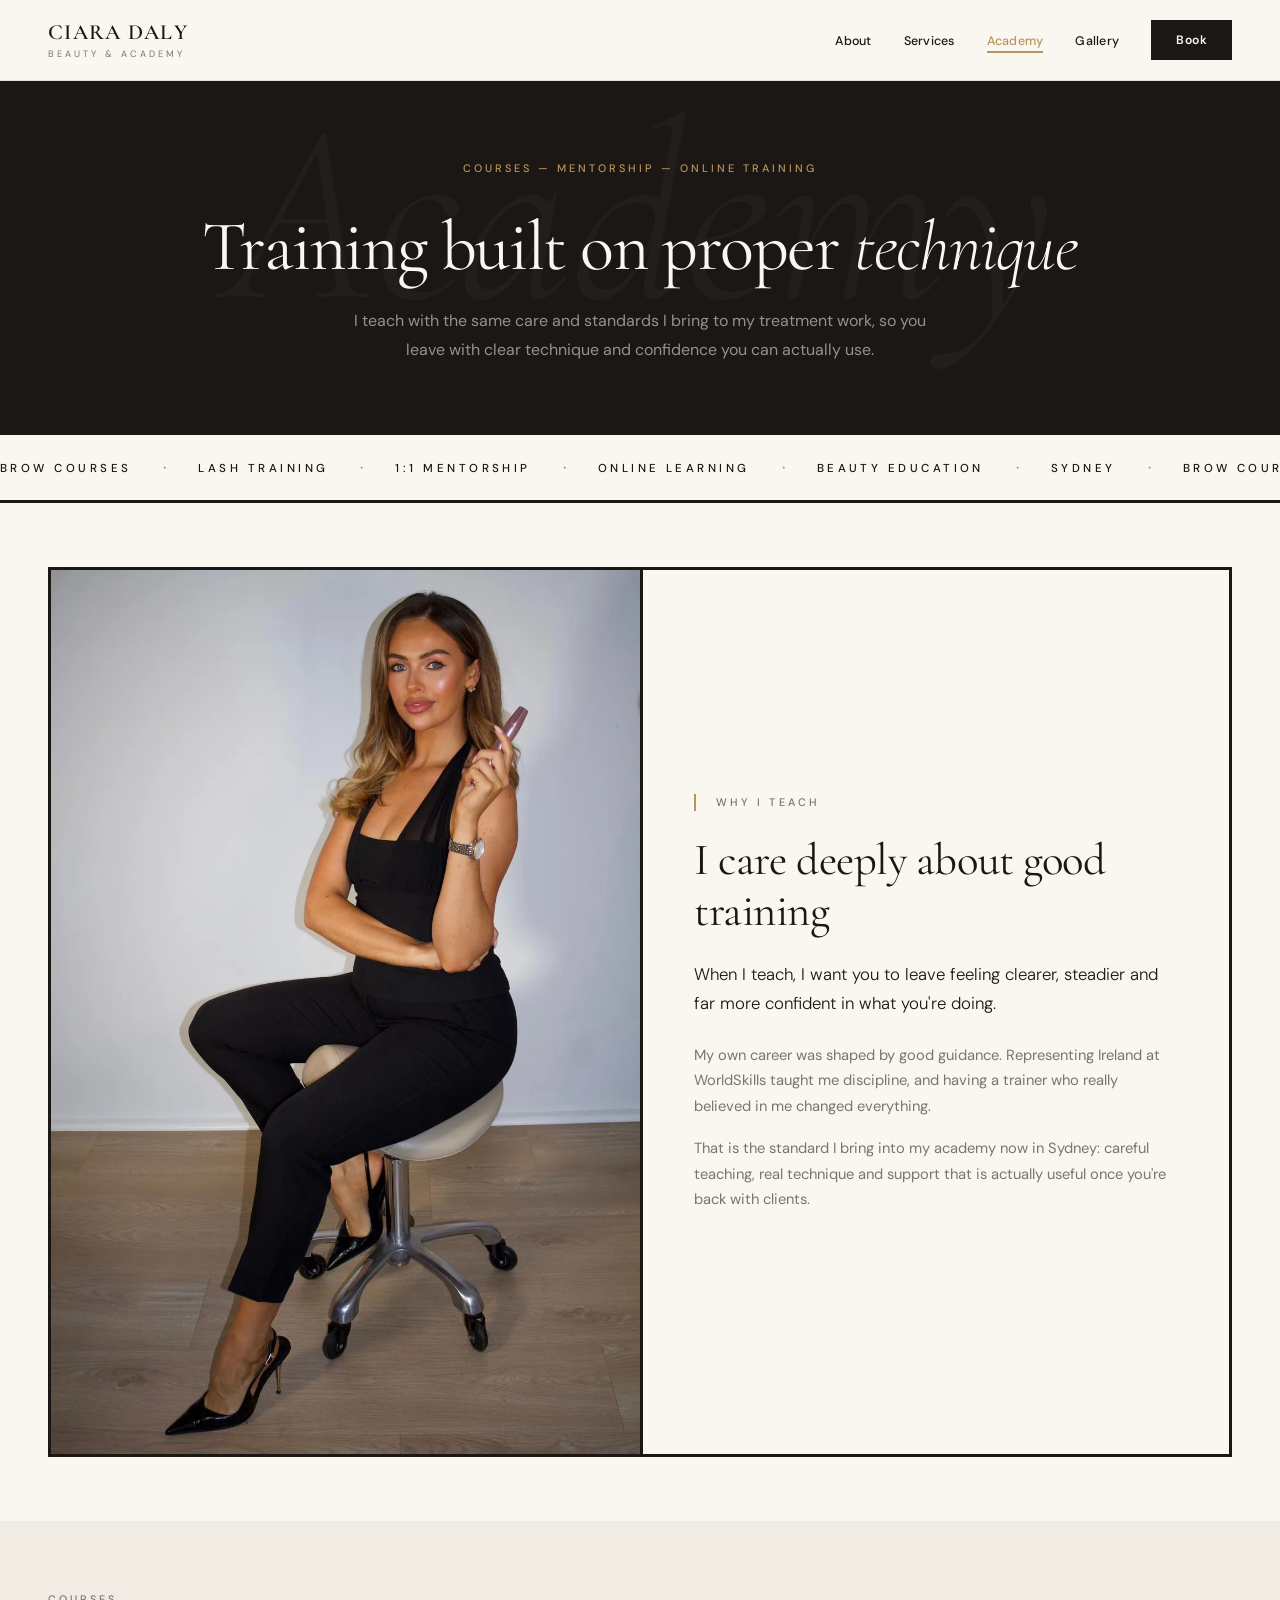
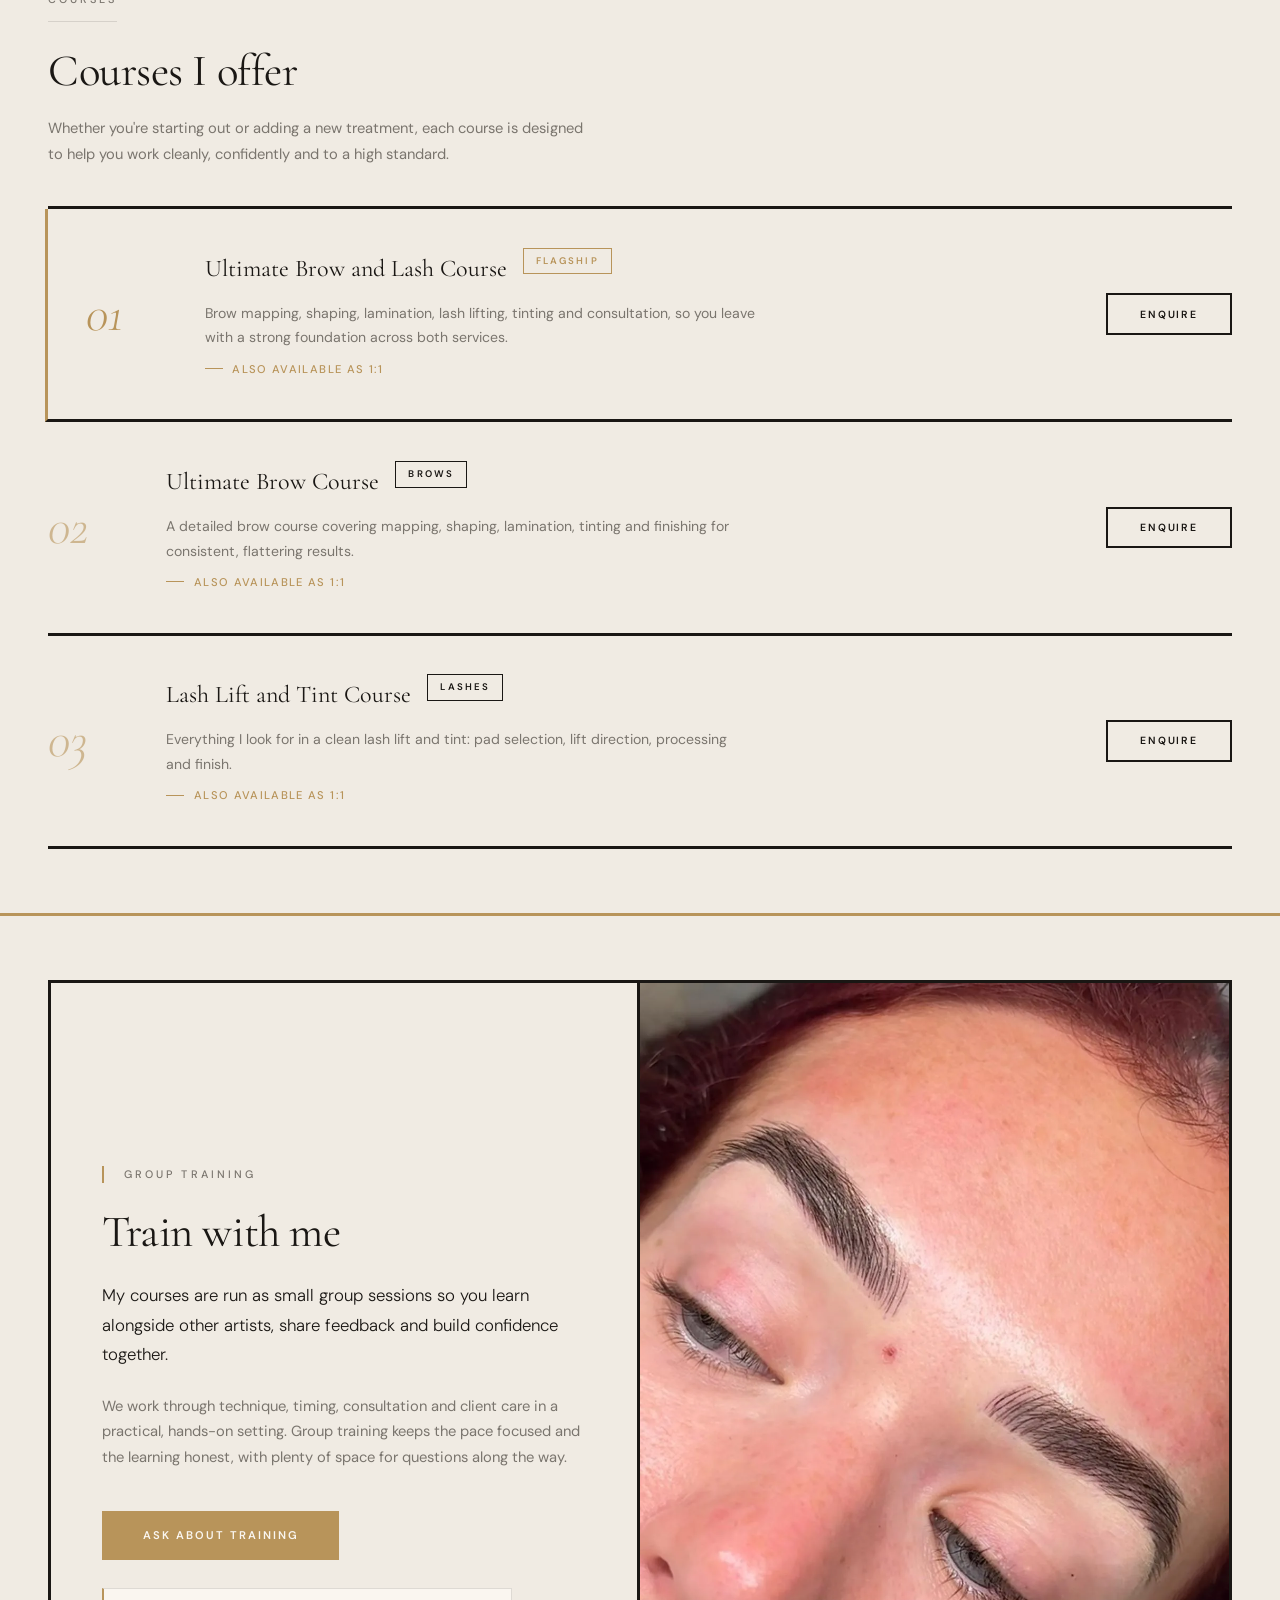
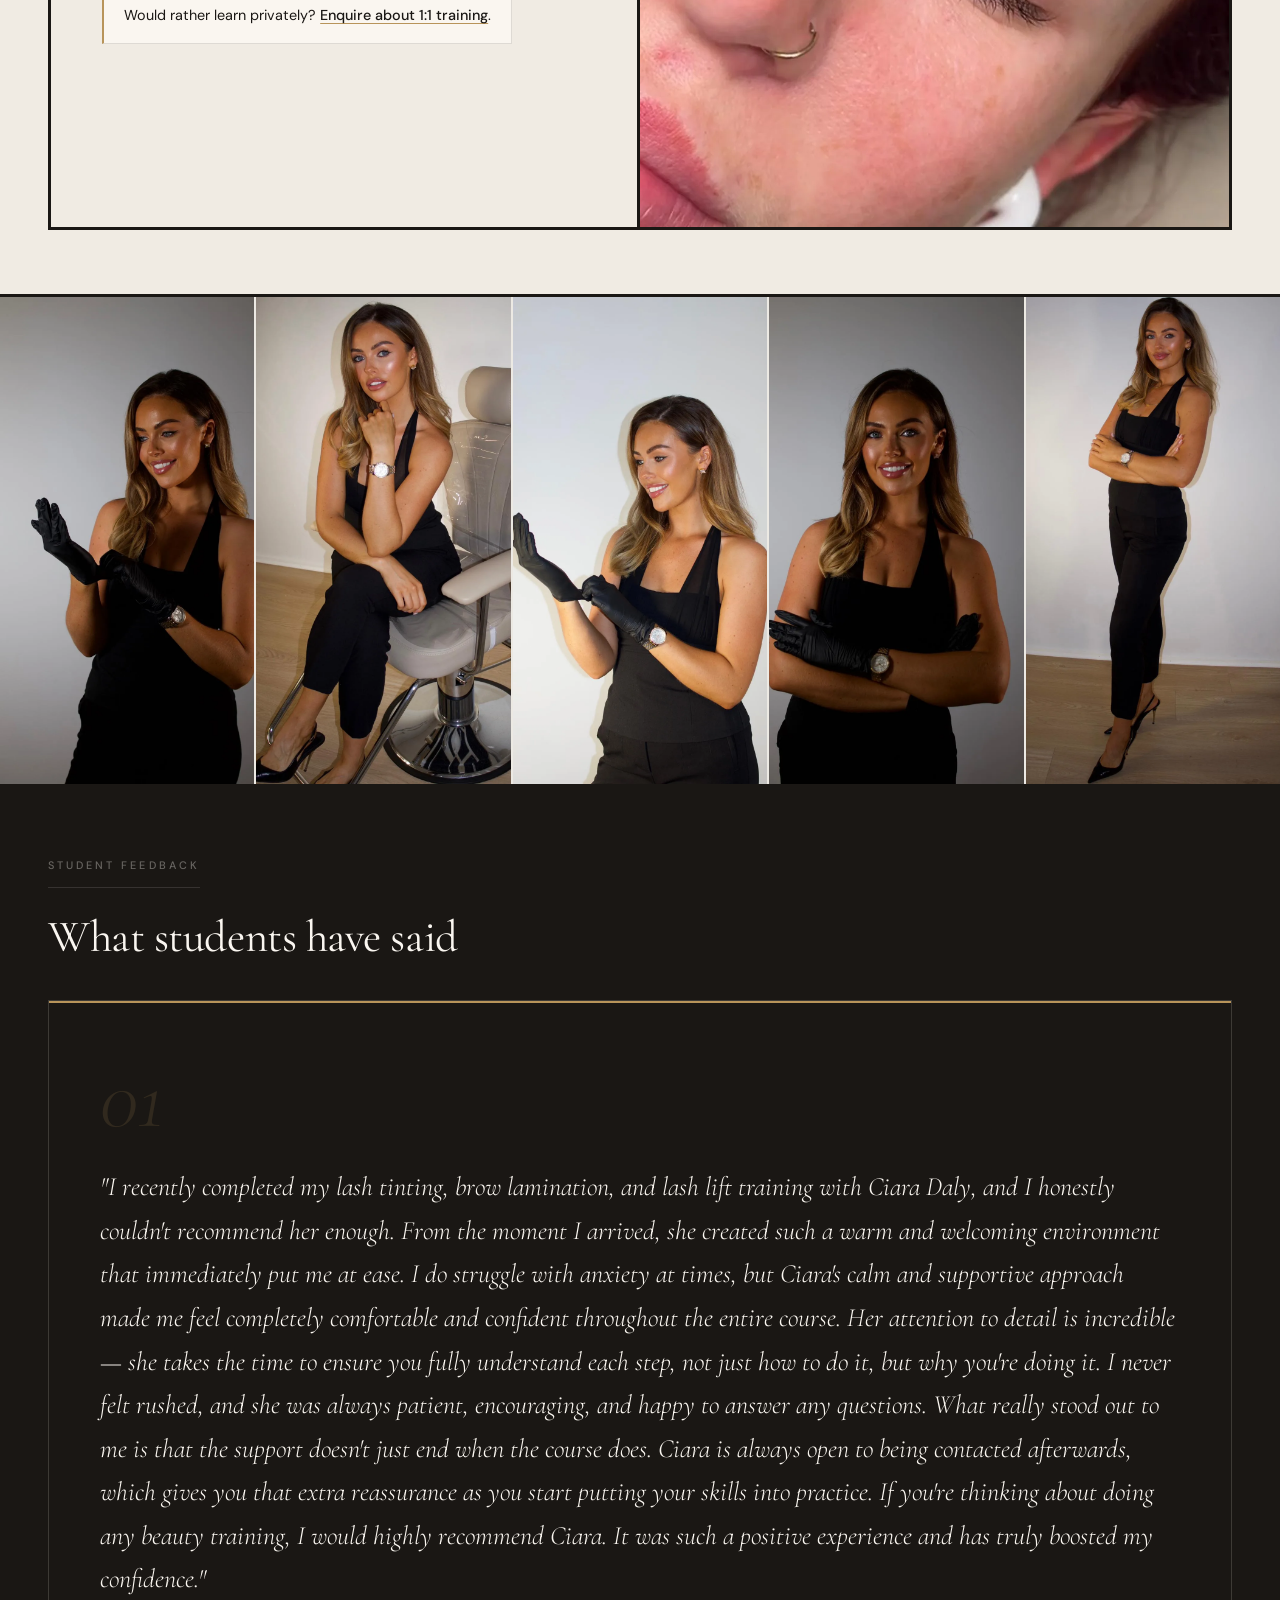
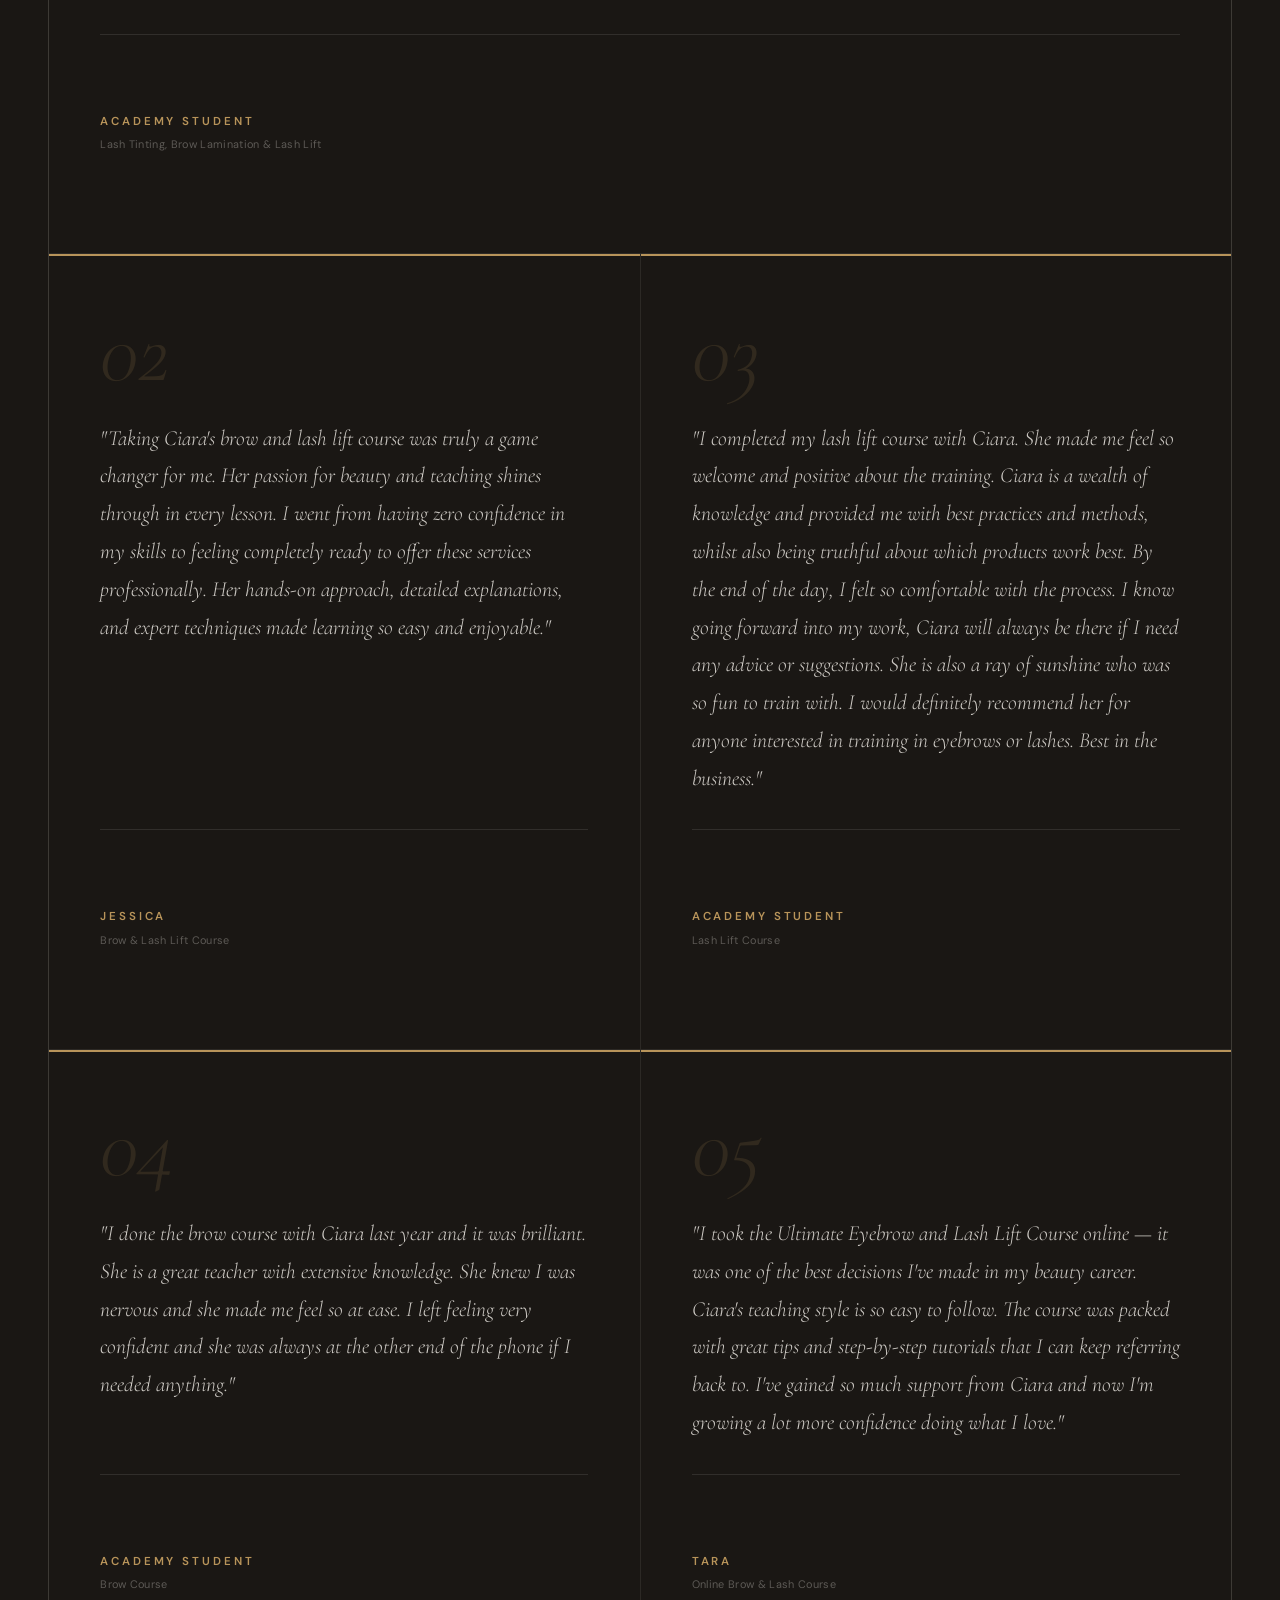
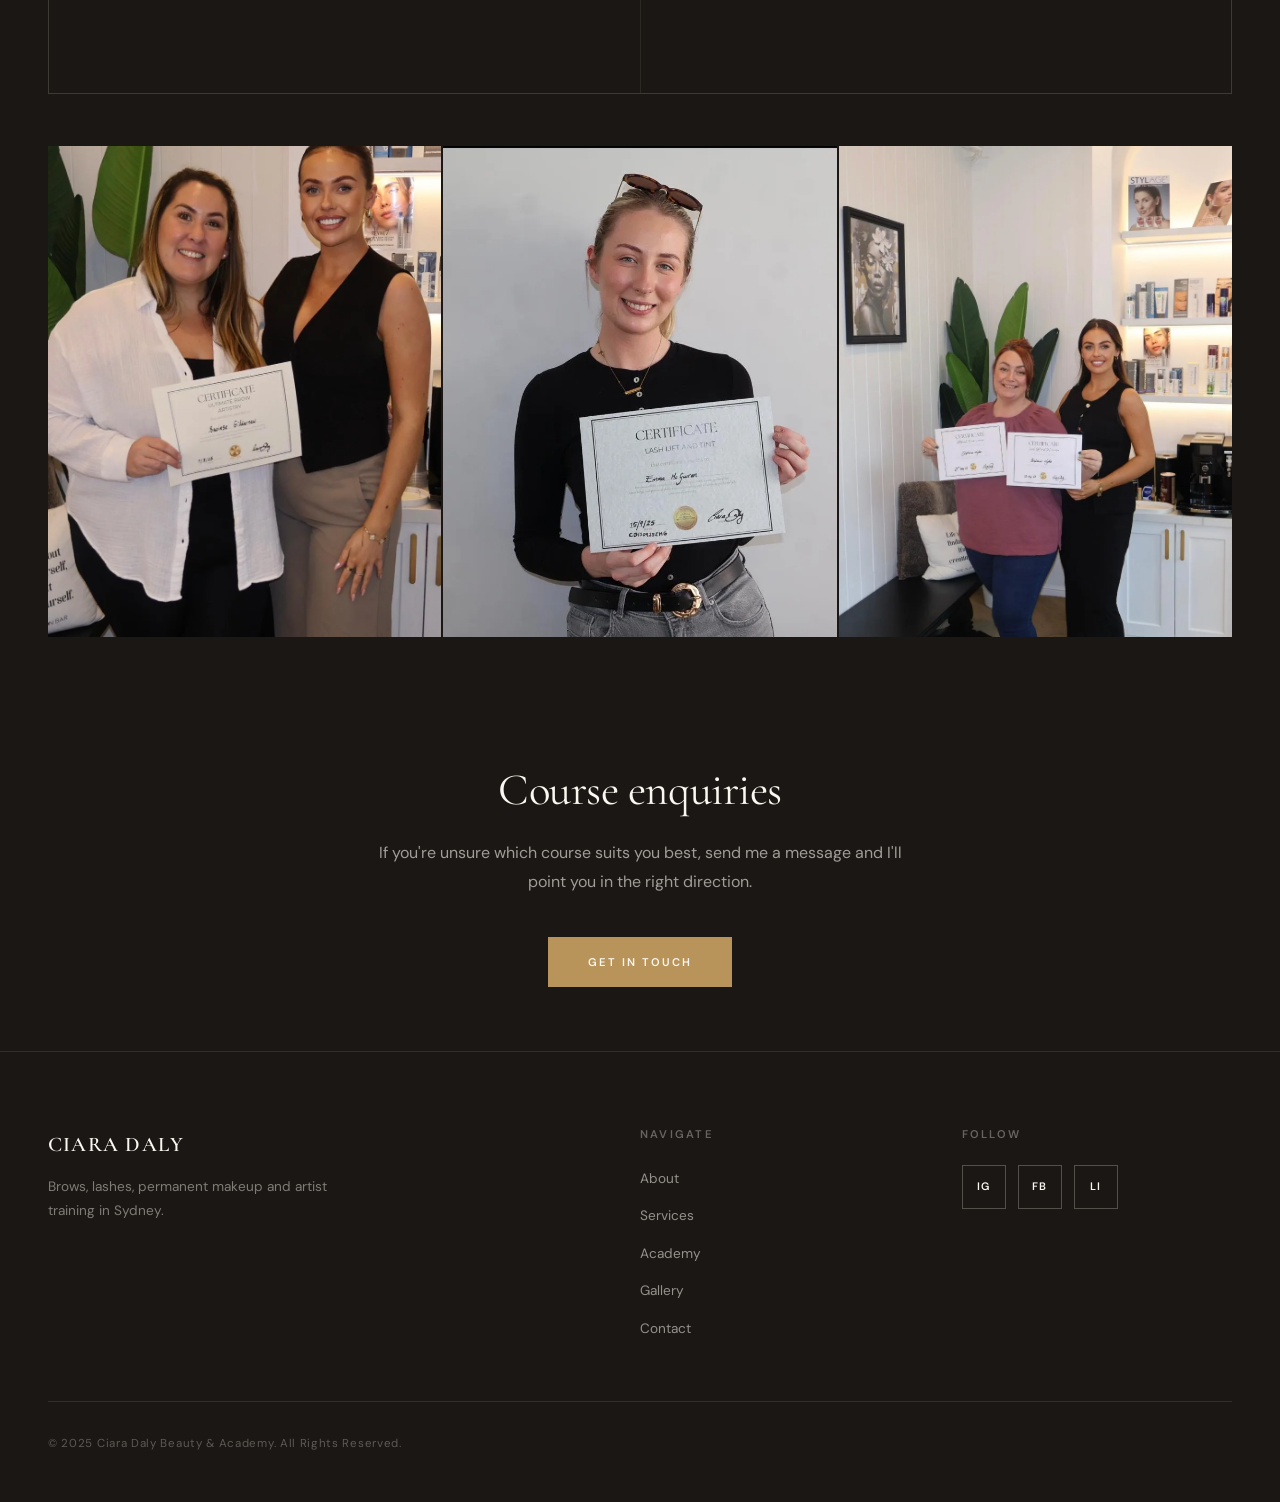
==== academy.html @ 151bfe12 "Reframe academy training section around group courses, fix mobile service image crop - Academy: swap" ====
<!DOCTYPE html>
<html lang="en-AU">
<head>
    <meta charset="UTF-8">
    <meta name="viewport" content="width=device-width, initial-scale=1.0">
    <title>Academy | Ciara Daly Beauty & Academy</title>
    <meta name="description" content="Train with Ciara Daly in Sydney through brow and lash courses or one-to-one mentoring. Clear technique, strong foundations and practical support.">
    <link rel="icon" href="favicon.ico" sizes="any">
    <link rel="apple-touch-icon" href="apple-touch-icon.png">
    <link rel="stylesheet" href="style.css">
    <link rel="preconnect" href="https://fonts.googleapis.com">
    <link rel="preconnect" href="https://fonts.gstatic.com" crossorigin>
    <link href="https://fonts.googleapis.com/css2?family=Cormorant+Garamond:ital,wght@0,300;0,400;0,500;0,600;0,700;1,300;1,400;1,500;1,600&family=DM+Sans:ital,wght@0,300;0,400;0,500;0,600;1,300;1,400&display=swap" rel="stylesheet">
</head>
<body>
    <!-- Preloader -->
    <div class="preloader" id="preloader">
        <div class="preloader-inner">
            <div class="preloader-line"></div>
            <div class="preloader-brand">
                <div class="preloader-name-mask">
                    <span class="preloader-name">Ciara Daly</span>
                </div>
                <div class="preloader-sub">Beauty & Academy</div>
            </div>
        </div>
    </div>

    <header>
        <nav class="container">
            <div class="logo">
                <a href="index.html">CIARA DALY<span>BEAUTY & ACADEMY</span></a>
            </div>
            <ul class="nav-links" id="site-nav">
                <li><a href="index.html#about">About</a></li>
                <li><a href="services.html">Services</a></li>
                <li><a href="academy.html" class="active">Academy</a></li>
                <li><a href="index.html#gallery">Gallery</a></li>
                <li><a href="index.html#contact" class="btn-book">Book</a></li>
            </ul>
            <button class="mobile-menu-toggle" type="button" aria-expanded="false" aria-controls="site-nav" aria-label="Toggle navigation">
                <span></span>
                <span></span>
                <span></span>
            </button>
        </nav>
    </header>

    <main>
        <section class="page-hero" data-deco="Academy">
            <div class="container">
                <span class="eyebrow">Courses — Mentorship — Online Training</span>
                <h1>Training built on proper <em>technique</em></h1>
                <p>I teach with the same care and standards I bring to my treatment work, so you leave with clear technique and confidence you can actually use.</p>
            </div>
        </section>

        <div class="ticker" aria-hidden="true">
            <div class="ticker-track">
                <span>BROW COURSES</span><span class="dot">&middot;</span>
                <span>LASH TRAINING</span><span class="dot">&middot;</span>
                <span>1:1 MENTORSHIP</span><span class="dot">&middot;</span>
                <span>ONLINE LEARNING</span><span class="dot">&middot;</span>
                <span>BEAUTY EDUCATION</span><span class="dot">&middot;</span>
                <span>SYDNEY</span><span class="dot">&middot;</span>
                <span>BROW COURSES</span><span class="dot">&middot;</span>
                <span>LASH TRAINING</span><span class="dot">&middot;</span>
                <span>1:1 MENTORSHIP</span><span class="dot">&middot;</span>
                <span>ONLINE LEARNING</span><span class="dot">&middot;</span>
                <span>BEAUTY EDUCATION</span><span class="dot">&middot;</span>
                <span>SYDNEY</span><span class="dot">&middot;</span>
                <span>BROW COURSES</span><span class="dot">&middot;</span>
                <span>LASH TRAINING</span><span class="dot">&middot;</span>
                <span>1:1 MENTORSHIP</span><span class="dot">&middot;</span>
                <span>ONLINE LEARNING</span><span class="dot">&middot;</span>
                <span>BEAUTY EDUCATION</span><span class="dot">&middot;</span>
                <span>SYDNEY</span><span class="dot">&middot;</span>
            </div>
        </div>

        <section class="mentor-section">
            <div class="container">
                <div class="about-grid fade-up">
                    <div class="about-image">
                        <img
                            src="assets/images/ciara-daly-beauty-sydney-brand-portrait-product-seated.webp"
                            alt="Ciara Daly — beauty trainer and academy founder seated in her Sydney studio"
                            width="872"
                            height="1290"
                            loading="lazy"
                        >
                    </div>
                    <div class="about-text">
                        <span class="eyebrow">Why I teach</span>
                        <h2>I care deeply about good training</h2>
                        <p class="lead">When I teach, I want you to leave feeling clearer, steadier and far more confident in what you're doing.</p>
                        <p>My own career was shaped by good guidance. Representing Ireland at WorldSkills taught me discipline, and having a trainer who really believed in me changed everything.</p>
                        <p>That is the standard I bring into my academy now in Sydney: careful teaching, real technique and support that is actually useful once you're back with clients.</p>
                    </div>
                </div>
            </div>
        </section>

        <section class="courses-section">
            <div class="container">
                <div class="section-label fade-up">Courses</div>
                <div class="section-header fade-up">
                    <h2>Courses I offer</h2>
                    <p>Whether you're starting out or adding a new treatment, each course is designed to help you work cleanly, confidently and to a high standard.</p>
                </div>
                <div class="course-list fade-up">
                    <div class="course-list-item">
                        <div class="course-list-number">01</div>
                        <div class="course-list-content">
                            <div class="course-list-header">
                                <h3>Ultimate Brow and Lash Course</h3>
                                <span class="tag">Flagship</span>
                            </div>
                            <p>Brow mapping, shaping, lamination, lash lifting, tinting and consultation, so you leave with a strong foundation across both services.</p>
                            <span class="card-note">Also available as 1:1</span>
                        </div>
                        <a href="index.html#contact" class="btn-outline">Enquire</a>
                    </div>
                    <div class="course-list-item">
                        <div class="course-list-number">02</div>
                        <div class="course-list-content">
                            <div class="course-list-header">
                                <h3>Ultimate Brow Course</h3>
                                <span class="tag">Brows</span>
                            </div>
                            <p>A detailed brow course covering mapping, shaping, lamination, tinting and finishing for consistent, flattering results.</p>
                            <span class="card-note">Also available as 1:1</span>
                        </div>
                        <a href="index.html#contact" class="btn-outline">Enquire</a>
                    </div>
                    <div class="course-list-item">
                        <div class="course-list-number">03</div>
                        <div class="course-list-content">
                            <div class="course-list-header">
                                <h3>Lash Lift and Tint Course</h3>
                                <span class="tag">Lashes</span>
                            </div>
                            <p>Everything I look for in a clean lash lift and tint: pad selection, lift direction, processing and finish.</p>
                            <span class="card-note">Also available as 1:1</span>
                        </div>
                        <a href="index.html#contact" class="btn-outline">Enquire</a>
                    </div>
                </div>
            </div>
        </section>

        <section class="one-on-one">
            <div class="container">
                <div class="about-grid fade-up">
                    <div class="about-image">
                        <img
                            src="assets/images/ciara-daly-beauty-sydney-soft-brow-shaping.webp"
                            alt="Ciara Daly Academy — soft brow shaping technique during 1:1 training in Sydney"
                            width="1116"
                            height="1600"
                            loading="lazy"
                        >
                    </div>
                    <div class="about-text">
                        <span class="eyebrow">Group training</span>
                        <h2>Train with me</h2>
                        <p class="lead">My courses are run as small group sessions so you learn alongside other artists, share feedback and build confidence together.</p>
                        <p>We work through technique, timing, consultation and client care in a practical, hands-on setting. Group training keeps the pace focused and the learning honest, with plenty of space for questions along the way.</p>
                        <a href="index.html#contact" class="btn-gold">Ask about training</a>
                        <aside class="training-alt-note">
                            <p>Would rather learn privately? <a href="index.html#contact">Enquire about 1:1 training</a>.</p>
                        </aside>
                    </div>
                </div>
            </div>
        </section>

        <section class="portrait-strip">
            <div class="portrait-strip-track">
                <div class="portrait-strip-item">
                    <img src="assets/images/ciara-daly-beauty-sydney-brand-portrait-glove-detail.webp" alt="Ciara Daly — close-up detail preparing for beauty treatment in Sydney" loading="lazy">
                </div>
                <div class="portrait-strip-item">
                    <img src="assets/images/ciara-daly-beauty-sydney-brand-portrait-treatment-chair.webp" alt="Ciara Daly — at the treatment chair in her Sydney beauty studio" loading="lazy">
                </div>
                <div class="portrait-strip-item">
                    <img src="assets/images/ciara-daly-beauty-sydney-brand-portrait-pulling-on-glove.webp" alt="Ciara Daly — preparing for treatment in her Sydney beauty studio" loading="lazy">
                </div>
                <div class="portrait-strip-item">
                    <img src="assets/images/ciara-daly-beauty-sydney-brand-portrait-gloves-crossed.webp" alt="Ciara Daly — professional portrait with gloves in Sydney studio" loading="lazy">
                </div>
                <div class="portrait-strip-item">
                    <img src="assets/images/ciara-daly-beauty-sydney-brand-portrait-full-length.webp" alt="Ciara Daly — full-length portrait in her Sydney beauty and academy studio" loading="lazy">
                </div>
            </div>
        </section>

        <section class="testimonials">
            <div class="container">
                <div class="section-label fade-up">Student Feedback</div>
                <div class="section-header fade-up">
                    <h2>What students have said</h2>
                </div>
                <div class="testimonials-grid fade-up">
                    <div class="testimonial-card testimonial-featured">
                        <span class="testimonial-index">01</span>
                        <blockquote>
                            <p class="quote">"I recently completed my lash tinting, brow lamination, and lash lift training with Ciara Daly, and I honestly couldn't recommend her enough. From the moment I arrived, she created such a warm and welcoming environment that immediately put me at ease. I do struggle with anxiety at times, but Ciara's calm and supportive approach made me feel completely comfortable and confident throughout the entire course. Her attention to detail is incredible — she takes the time to ensure you fully understand each step, not just how to do it, but why you're doing it. I never felt rushed, and she was always patient, encouraging, and happy to answer any questions. What really stood out to me is that the support doesn't just end when the course does. Ciara is always open to being contacted afterwards, which gives you that extra reassurance as you start putting your skills into practice. If you're thinking about doing any beauty training, I would highly recommend Ciara. It was such a positive experience and has truly boosted my confidence."</p>
                            <footer>
                                <cite>Academy Student</cite>
                                <span class="testimonial-detail">Lash Tinting, Brow Lamination & Lash Lift</span>
                            </footer>
                        </blockquote>
                    </div>
                    <div class="testimonial-card">
                        <span class="testimonial-index">02</span>
                        <blockquote>
                            <p class="quote">"Taking Ciara's brow and lash lift course was truly a game changer for me. Her passion for beauty and teaching shines through in every lesson. I went from having zero confidence in my skills to feeling completely ready to offer these services professionally. Her hands-on approach, detailed explanations, and expert techniques made learning so easy and enjoyable."</p>
                            <footer>
                                <cite>Jessica</cite>
                                <span class="testimonial-detail">Brow & Lash Lift Course</span>
                            </footer>
                        </blockquote>
                    </div>
                    <div class="testimonial-card">
                        <span class="testimonial-index">03</span>
                        <blockquote>
                            <p class="quote">"I completed my lash lift course with Ciara. She made me feel so welcome and positive about the training. Ciara is a wealth of knowledge and provided me with best practices and methods, whilst also being truthful about which products work best. By the end of the day, I felt so comfortable with the process. I know going forward into my work, Ciara will always be there if I need any advice or suggestions. She is also a ray of sunshine who was so fun to train with. I would definitely recommend her for anyone interested in training in eyebrows or lashes. Best in the business."</p>
                            <footer>
                                <cite>Academy Student</cite>
                                <span class="testimonial-detail">Lash Lift Course</span>
                            </footer>
                        </blockquote>
                    </div>
                    <div class="testimonial-card">
                        <span class="testimonial-index">04</span>
                        <blockquote>
                            <p class="quote">"I done the brow course with Ciara last year and it was brilliant. She is a great teacher with extensive knowledge. She knew I was nervous and she made me feel so at ease. I left feeling very confident and she was always at the other end of the phone if I needed anything."</p>
                            <footer>
                                <cite>Academy Student</cite>
                                <span class="testimonial-detail">Brow Course</span>
                            </footer>
                        </blockquote>
                    </div>
                    <div class="testimonial-card">
                        <span class="testimonial-index">05</span>
                        <blockquote>
                            <p class="quote">"I took the Ultimate Eyebrow and Lash Lift Course online — it was one of the best decisions I've made in my beauty career. Ciara's teaching style is so easy to follow. The course was packed with great tips and step-by-step tutorials that I can keep referring back to. I've gained so much support from Ciara and now I'm growing a lot more confidence doing what I love."</p>
                            <footer>
                                <cite>Tara</cite>
                                <span class="testimonial-detail">Online Brow & Lash Course</span>
                            </footer>
                        </blockquote>
                    </div>
                </div>
                <div class="testimonial-photos fade-up">
                    <div class="testimonial-photo">
                        <img src="assets/images/ciara-daly-beauty-sydney-academy-certificate-presentation.webp" alt="Ciara Daly Academy — student receiving beauty training certificate in Sydney" loading="lazy">
                    </div>
                    <div class="testimonial-photo">
                        <img src="assets/images/ciara-daly-beauty-sydney-lash-lift-certificate-portrait.webp" alt="Ciara Daly Academy — lash lift and tint course graduate with certificate" loading="lazy">
                    </div>
                    <div class="testimonial-photo">
                        <img src="assets/images/ciara-daly-beauty-sydney-academy-certificates-studio.webp" alt="Ciara Daly Academy — beauty course certificates displayed in Sydney studio" loading="lazy">
                    </div>
                </div>
            </div>
        </section>

        <section class="cta-banner">
            <div class="container">
                <h2>Course enquiries</h2>
                <p>If you're unsure which course suits you best, send me a message and I'll point you in the right direction.</p>
                <a href="index.html#contact" class="btn-gold">Get in touch</a>
            </div>
        </section>
    </main>

    <footer>
        <div class="container">
            <div class="footer-content">
                <div class="footer-logo">
                    <a href="index.html">CIARA DALY</a>
                    <p>Brows, lashes, permanent makeup and artist training in Sydney.</p>
                </div>
                <div class="footer-links">
                    <h4>Navigate</h4>
                    <ul>
                        <li><a href="index.html#about">About</a></li>
                        <li><a href="services.html">Services</a></li>
                        <li><a href="academy.html">Academy</a></li>
                        <li><a href="index.html#gallery">Gallery</a></li>
                        <li><a href="index.html#contact">Contact</a></li>
                    </ul>
                </div>
                <div class="footer-social">
                    <h4>Follow</h4>
                    <div class="social-icons">
                        <a href="#" aria-label="Instagram">IG</a>
                        <a href="#" aria-label="Facebook">FB</a>
                        <a href="#" aria-label="LinkedIn">LI</a>
                    </div>
                </div>
            </div>
            <div class="footer-bottom">
                <p>&copy; 2025 Ciara Daly Beauty & Academy. All Rights Reserved.</p>
            </div>
        </div>
    </footer>

    <script src="main.js"></script>
</body>
</html>
---- style.css ----
/* ==============================================
   CIARA DALY BEAUTY & ACADEMY
   Editorial Luxury Hospitality
   with Soft Neo-Brutalist Touches
   ============================================== */

/* --- Reset & Custom Properties --- */
*, *::before, *::after {
    margin: 0;
    padding: 0;
    box-sizing: border-box;
}

:root {
    --cream: #FAF6F0;
    --cream-dark: #F0EBE3;
    --charcoal: #1A1714;
    --gold: #B8945A;
    --gold-light: #D4B87A;
    --muted: #7A756E;
    --white: #FAF6F0;

    --border-thick: 3px solid var(--charcoal);
    --border-thin: 1px solid var(--charcoal);
    --border-muted: 1px solid rgba(26, 23, 20, 0.12);

    --font-display: 'Cormorant Garamond', 'Georgia', serif;
    --font-body: 'DM Sans', 'Helvetica Neue', Arial, sans-serif;

    --ease: cubic-bezier(0.25, 0.1, 0.25, 1);
    --ease-out: cubic-bezier(0.16, 1, 0.3, 1);
    --container: 1280px;
}

html {
    scroll-behavior: smooth;
    font-size: 16px;
    background-color: var(--charcoal);
    overscroll-behavior: none;
}

body {
    font-family: var(--font-body);
    font-weight: 400;
    line-height: 1.65;
    color: var(--charcoal);
    background-color: var(--cream);
    -webkit-font-smoothing: antialiased;
    -moz-osx-font-smoothing: grayscale;
    overflow-x: hidden;
}

body.preloader-active {
    overflow: hidden;
}


/* ==============================================
   PRELOADER
   ============================================== */
.preloader {
    position: fixed;
    inset: 0;
    z-index: 9999;
    background: var(--cream);
    display: flex;
    align-items: center;
    justify-content: center;
    will-change: transform;
}

.preloader::after {
    content: '';
    position: absolute;
    bottom: 0;
    left: 0;
    right: 0;
    height: 3px;
    background: var(--charcoal);
}

.preloader-exit {
    animation: preloader-lift 0.85s cubic-bezier(0.76, 0, 0.24, 1) forwards;
}

@keyframes preloader-lift {
    to {
        transform: translateY(-100%);
    }
}

.preloader-inner {
    text-align: center;
}

/* Gold line — draws from center like a precise artist's stroke */
.preloader-line {
    width: 0;
    height: 1px;
    background: linear-gradient(90deg, var(--gold), var(--gold-light), var(--gold));
    margin: 0 auto 1.6rem;
    animation: preloader-stroke 0.65s cubic-bezier(0.16, 1, 0.3, 1) 0.15s forwards;
}

@keyframes preloader-stroke {
    to { width: 56px; }
}

/* Brand name — mask reveal, rising into frame */
.preloader-name-mask {
    overflow: hidden;
    padding-bottom: 3px;
}

.preloader-name {
    display: block;
    font-family: var(--font-display);
    font-size: clamp(1.6rem, 3.5vw, 2.4rem);
    font-weight: 500;
    letter-spacing: 0.14em;
    color: var(--charcoal);
    text-transform: uppercase;
    transform: translateY(120%);
    animation: preloader-rise 0.65s cubic-bezier(0.16, 1, 0.3, 1) 0.5s forwards;
}

@keyframes preloader-rise {
    to { transform: translateY(0); }
}

/* Subtitle — fades in with letter-spacing settling into place */
.preloader-sub {
    font-family: var(--font-body);
    font-size: 0.58rem;
    font-weight: 400;
    letter-spacing: 0.5em;
    color: var(--muted);
    text-transform: uppercase;
    margin-top: 0.35rem;
    opacity: 0;
    animation: preloader-settle 0.5s var(--ease) 0.95s forwards;
}

@keyframes preloader-settle {
    to {
        opacity: 1;
        letter-spacing: 0.32em;
    }
}

img, video {
    display: block;
    max-width: 100%;
    height: auto;
}

a {
    color: inherit;
    text-decoration: none;
}

ul {
    list-style: none;
}

button {
    font-family: inherit;
    cursor: pointer;
}

figure {
    margin: 0;
}


/* --- Typography Scale --- */
h1, h2, h3, h4 {
    font-family: var(--font-display);
    font-weight: 400;
    line-height: 1.1;
    color: var(--charcoal);
}

h1 {
    font-size: clamp(2.8rem, 5.5vw, 5.2rem);
    letter-spacing: -0.02em;
    line-height: 1.05;
}

h1 em {
    font-style: italic;
    font-weight: 300;
}

h2 {
    font-size: clamp(2rem, 3.5vw, 3.2rem);
    letter-spacing: -0.01em;
    line-height: 1.12;
}

h3 {
    font-size: clamp(1.25rem, 1.8vw, 1.5rem);
    line-height: 1.25;
}

h4 {
    font-size: 0.7rem;
    font-family: var(--font-body);
    font-weight: 600;
    text-transform: uppercase;
    letter-spacing: 0.2em;
}

p {
    font-size: 0.92rem;
    color: var(--muted);
    max-width: 540px;
    line-height: 1.75;
}

.eyebrow {
    font-family: var(--font-body);
    font-size: 0.68rem;
    font-weight: 500;
    text-transform: uppercase;
    letter-spacing: 0.28em;
    color: var(--muted);
    display: inline-block;
}


/* --- Layout --- */
.container {
    max-width: var(--container);
    margin: 0 auto;
    padding: 0 clamp(1.5rem, 4vw, 3rem);
}


/* --- Section Label (Editorial Numbering) --- */
.section-label {
    font-family: var(--font-body);
    font-size: 0.68rem;
    font-weight: 500;
    text-transform: uppercase;
    letter-spacing: 0.28em;
    color: var(--muted);
    margin-bottom: 1.5rem;
    padding-bottom: 0.75rem;
    border-bottom: var(--border-muted);
    display: inline-block;
}


/* --- Section Header --- */
.section-header {
    margin-bottom: clamp(1.5rem, 3vw, 2.5rem);
    max-width: 640px;
}

.section-header h2 {
    margin-bottom: 1.2rem;
}

.section-header p {
    line-height: 1.8;
}


/* =========================================
   HEADER / NAVIGATION
   ========================================= */
header {
    position: fixed;
    top: 0;
    left: 0;
    width: 100%;
    z-index: 1000;
    background: var(--cream);
    border-bottom: 1px solid rgba(26, 23, 20, 0.1);
    transition: transform 0.4s cubic-bezier(0.16, 1, 0.3, 1);
}

header.header-hidden {
    transform: translateY(-100%);
}

header nav {
    display: flex;
    align-items: center;
    justify-content: space-between;
    height: 80px;
}

.logo a {
    font-family: var(--font-display);
    font-size: 1.35rem;
    font-weight: 600;
    letter-spacing: 0.06em;
    text-transform: uppercase;
    line-height: 1.2;
}

.logo span {
    display: block;
    font-family: var(--font-body);
    font-size: 0.58rem;
    font-weight: 400;
    letter-spacing: 0.32em;
    text-transform: uppercase;
    color: var(--muted);
    margin-top: 1px;
}

.nav-links {
    display: flex;
    align-items: center;
    gap: 2rem;
}

.nav-links li a {
    font-size: 0.78rem;
    font-weight: 500;
    letter-spacing: 0.02em;
    position: relative;
}

.nav-links li a::after {
    content: '';
    position: absolute;
    bottom: -4px;
    left: 0;
    width: 0;
    height: 1.5px;
    background: var(--charcoal);
}

.nav-links li a.active::after {
    width: 100%;
}

.nav-links li a.active {
    color: var(--gold);
}

.nav-links li a.active::after {
    background: var(--gold);
}

.btn-book {
    display: inline-block;
    background: var(--charcoal);
    color: var(--cream);
    border: 1.5px solid var(--charcoal);
    padding: 0.58rem 1.5rem;
    font-size: 0.76rem !important;
    font-weight: 600 !important;
    letter-spacing: 0.04em !important;
    transition: background 0.35s var(--ease-out), color 0.35s var(--ease-out);
}

.btn-book:hover {
    background: var(--gold);
    color: var(--cream);
    border-color: var(--gold);
}

.btn-book::after {
    display: none !important;
}

/* Mobile Toggle */
.mobile-menu-toggle {
    display: none;
    flex-direction: column;
    gap: 6px;
    background: none;
    border: none;
    cursor: pointer;
    padding: 6px;
    z-index: 10;
}

.mobile-menu-toggle span {
    display: block;
    width: 28px;
    height: 2px;
    background: var(--charcoal);
    transition: all 0.35s var(--ease);
    transform-origin: center;
}

.mobile-menu-toggle.active span:nth-child(1) {
    transform: rotate(45deg) translate(5.5px, 5.5px);
}

.mobile-menu-toggle.active span:nth-child(2) {
    opacity: 0;
    transform: scaleX(0);
}

.mobile-menu-toggle.active span:nth-child(3) {
    transform: rotate(-45deg) translate(5.5px, -5.5px);
}


/* =========================================
   HERO — Buttons (shared)
   ========================================= */
.btn-gold {
    display: inline-block;
    background: var(--gold);
    color: var(--white);
    padding: 0.85rem 2.4rem;
    font-family: var(--font-body);
    font-size: 0.7rem;
    font-weight: 600;
    text-transform: uppercase;
    letter-spacing: 0.18em;
    border: 2px solid var(--gold);
    text-align: center;
    cursor: pointer;
}

.btn-outline {
    display: inline-block;
    background: transparent;
    color: var(--charcoal);
    padding: 0.85rem 2.4rem;
    font-family: var(--font-body);
    font-size: 0.7rem;
    font-weight: 600;
    text-transform: uppercase;
    letter-spacing: 0.18em;
    border: 2px solid var(--charcoal);
    text-align: center;
    cursor: pointer;
}

.visually-hidden {
    position: absolute;
    width: 1px; height: 1px;
    padding: 0; margin: -1px;
    overflow: hidden;
    clip: rect(0, 0, 0, 0);
    white-space: nowrap;
    border: 0;
}


/* =========================================
   HERO — EDITORIAL APPOINTMENT COVER
   One goal: book an appointment. Face-visible portrait, warm grade.
   Calm cream canvas · charcoal type · restrained luxe.
   ========================================= */
.hero {
    position: relative;
    min-height: calc(100vh - 80px);
    margin-top: 80px;
    padding: clamp(1.5rem, 3.5vh, 2.5rem) 0 clamp(1.5rem, 4vh, 3rem);
    background: var(--cream);
    overflow: hidden;
    isolation: isolate;
}

/* Tiny warm atmosphere so the canvas has depth */
.hero::before {
    content: '';
    position: absolute;
    inset: 0;
    background-image:
        radial-gradient(900px 600px at 8% 0%, rgba(184, 148, 90, 0.07), transparent 60%),
        radial-gradient(800px 500px at 100% 100%, rgba(184, 148, 90, 0.04), transparent 62%);
    pointer-events: none;
    z-index: 0;
}

.hero-grid {
    position: relative;
    z-index: 1;
    display: grid;
    grid-template-columns: minmax(0, 1.1fr) minmax(0, 1fr);
    gap: clamp(2rem, 4vw, 4.5rem);
    align-items: center;
    min-height: calc(100vh - 80px - 4.5rem);
}

/* ---------- Copy column ---------- */
.hero-copy {
    position: relative;
    display: flex;
    flex-direction: column;
    gap: clamp(1rem, 2vh, 1.5rem);
    max-width: 620px;
}

.hero-copy-top,
.hero-copy-bottom {
    display: flex;
    flex-direction: column;
    gap: clamp(1rem, 2vh, 1.5rem);
}

/* Mobile-only trust line — hidden on desktop (the richer .hero-proof covers it) */
.hero-trustline {
    display: none;
}

.hero-kicker {
    display: inline-flex;
    align-items: center;
    gap: 0.9rem;
    font-family: var(--font-display);
    font-style: italic;
    font-weight: 400;
    font-size: 1.02rem;
    color: var(--gold);
    letter-spacing: 0.01em;
    margin-bottom: 0.1rem;
}

.hero-kicker-rule {
    display: inline-block;
    width: 36px;
    height: 1px;
    background: var(--gold);
}

.hero-headline {
    font-family: var(--font-display);
    font-weight: 400;
    font-size: clamp(2.6rem, 5.4vw, 4.6rem);
    line-height: 1.02;
    letter-spacing: -0.018em;
    color: var(--charcoal);
    margin: 0.2rem 0 0.4rem;
    max-width: 14ch;
}

.hero-amp {
    font-style: italic;
    color: var(--gold);
    margin: 0 0.05em;
    font-weight: 400;
}

.hero-headline-line {
    display: block;
}

.hero-headline-tail {
    display: block;
    color: var(--charcoal);
    font-weight: 400;
    margin-top: 0.08em;
}

.hero-lede {
    font-family: var(--font-body);
    font-size: clamp(1rem, 1.1vw, 1.1rem);
    line-height: 1.62;
    color: rgba(26, 23, 20, 0.8);
    max-width: 48ch;
    margin: 0.1rem 0 0.4rem;
}

.hero-lede strong {
    color: var(--charcoal);
    font-weight: 600;
}

/* ---------- CTAs ---------- */
.hero-ctas {
    display: flex;
    gap: 0.85rem;
    flex-wrap: wrap;
    margin-top: 0.2rem;
}

.btn-primary {
    position: relative;
    display: inline-flex;
    align-items: center;
    gap: 1rem;
    background: var(--charcoal);
    color: var(--cream);
    padding: 1.2rem 2.5rem;
    font-family: var(--font-body);
    font-size: 0.8rem;
    font-weight: 600;
    letter-spacing: 0.1em;
    border: 1.5px solid var(--charcoal);
    text-decoration: none;
    overflow: hidden;
    transition: color 0.45s var(--ease-out), border-color 0.45s var(--ease-out);
    z-index: 0;
}

.btn-primary::before {
    content: '';
    position: absolute;
    inset: 0;
    background: var(--gold);
    transform: translateY(100%);
    transition: transform 0.55s var(--ease-out);
    z-index: -1;
}

.btn-primary:hover::before,
.btn-primary:focus-visible::before {
    transform: translateY(0);
}

.btn-primary:hover,
.btn-primary:focus-visible {
    border-color: var(--gold);
}

.btn-primary-arrow {
    display: inline-block;
    font-size: 0.95rem;
    transition: transform 0.45s var(--ease-out);
}

.btn-primary:hover .btn-primary-arrow,
.btn-primary:focus-visible .btn-primary-arrow {
    transform: translateX(6px);
}

.btn-ghost {
    display: inline-flex;
    align-items: center;
    background: transparent;
    color: var(--charcoal);
    padding: 1.2rem 2rem;
    font-family: var(--font-body);
    font-size: 0.8rem;
    font-weight: 500;
    letter-spacing: 0.08em;
    border: 1px solid rgba(26, 23, 20, 0.28);
    text-decoration: none;
    transition: border-color 0.4s var(--ease-out), color 0.4s var(--ease-out);
}

.btn-ghost:hover,
.btn-ghost:focus-visible {
    border-color: var(--charcoal);
    color: var(--gold);
}

/* ---------- Social proof — two bold, readable items ---------- */
.hero-proof {
    display: grid;
    grid-template-columns: auto 1fr;
    gap: 1.2rem 1.8rem;
    margin: clamp(1rem, 2.5vh, 1.6rem) 0 0;
    padding-top: clamp(1.1rem, 2.5vh, 1.6rem);
    border-top: 1px solid rgba(26, 23, 20, 0.16);
}

.hero-proof-item {
    display: contents;
}

.hero-proof-num {
    font-family: var(--font-display);
    font-weight: 500;
    font-size: clamp(2.4rem, 3vw, 3rem);
    line-height: 0.95;
    color: var(--charcoal);
    letter-spacing: -0.01em;
    align-self: center;
}

.hero-proof-num sup {
    font-size: 0.4em;
    color: var(--gold);
    margin-left: 2px;
    font-weight: 400;
    top: -0.8em;
    font-style: italic;
}

.hero-proof-lbl {
    margin: 0;
    align-self: center;
    display: flex;
    flex-direction: column;
    gap: 2px;
}

.hero-proof-headline {
    font-family: var(--font-body);
    font-size: 0.98rem;
    font-weight: 600;
    line-height: 1.2;
    letter-spacing: -0.005em;
    color: var(--charcoal);
}

.hero-proof-sub {
    font-family: var(--font-display);
    font-style: italic;
    font-size: 0.92rem;
    font-weight: 400;
    line-height: 1.3;
    color: var(--muted);
}

.hero-proof-item--featured .hero-proof-num {
    color: var(--charcoal);
}

.hero-proof-item--featured .hero-proof-headline {
    color: var(--charcoal);
}

/* ---------- Portrait column — warm editorial grade ---------- */
.hero-figure {
    position: relative;
    margin: 0;
    justify-self: end;
    align-self: center;
    width: 100%;
    max-width: 540px;
    display: flex;
    align-items: center;
}

.hero-figure-frame {
    position: relative;
    width: 100%;
    aspect-ratio: 1034 / 1600;   /* exact source ratio — virtually no crop */
    max-height: calc(100vh - 80px - 5rem);
    overflow: hidden;
    background: var(--cream-dark);
    isolation: isolate;
    box-shadow:
        0 0 0 1px rgba(26, 23, 20, 0.06),
        0 50px 90px -40px rgba(26, 23, 20, 0.38),
        0 14px 30px -16px rgba(26, 23, 20, 0.22);
}

.hero-figure-frame img {
    width: 100%;
    height: 100%;
    object-fit: cover;
    object-position: 50% 30%;   /* favors head + shoulders */
    display: block;
    /* Warm editorial grade — lifts a flat studio snap toward magazine feel */
    filter:
        saturate(0.78)
        contrast(1.09)
        brightness(0.99)
        sepia(0.08);
    transition: transform 2.4s var(--ease-out), filter 1.2s var(--ease-out);
}

.hero-figure:hover .hero-figure-frame img {
    transform: scale(1.025);
}

/* Warm tint + vignette overlay — the grade is the polish */
.hero-figure-grade {
    position: absolute;
    inset: 0;
    z-index: 2;
    pointer-events: none;
    background:
        linear-gradient(180deg,
            rgba(26, 23, 20, 0.0) 55%,
            rgba(26, 23, 20, 0.18) 85%,
            rgba(26, 23, 20, 0.38) 100%),
        radial-gradient(120% 80% at 50% 40%,
            rgba(184, 148, 90, 0.0) 55%,
            rgba(26, 23, 20, 0.18) 100%),
        linear-gradient(180deg,
            rgba(212, 184, 122, 0.09) 0%,
            rgba(26, 23, 20, 0.00) 40%);
    mix-blend-mode: multiply;
}

/* Vertical rail caption — integrated, elegant, not a badge */
.hero-figure-rail {
    position: absolute;
    top: 0;
    left: -1.4rem;
    bottom: 0;
    display: flex;
    align-items: center;
    justify-content: center;
    gap: 0.9rem;
    writing-mode: vertical-rl;
    transform: rotate(180deg);
    font-family: var(--font-display);
    font-style: italic;
    font-size: 0.88rem;
    font-weight: 400;
    color: var(--muted);
    letter-spacing: 0.06em;
    white-space: nowrap;
    pointer-events: none;
}

.hero-figure-rail-dot {
    display: inline-block;
    width: 5px;
    height: 5px;
    background: var(--gold);
    border-radius: 50%;
    writing-mode: horizontal-tb;
}

/* ---------- Entrance ---------- */
.hero-copy-top > *,
.hero-copy-bottom > *   { animation: heroCopyUp 0.85s var(--ease-out) both; }
.hero-copy-top > *:nth-child(1)    { animation-delay: 0.15s; }
.hero-copy-top > *:nth-child(2)    { animation-delay: 0.28s; }
.hero-copy-top > *:nth-child(3)    { animation-delay: 0.40s; }
.hero-copy-top > *:nth-child(4)    { animation-delay: 0.52s; }
.hero-copy-bottom > *:nth-child(1) { animation-delay: 0.62s; }
.hero-copy-bottom > *:nth-child(2) { animation-delay: 0.74s; }
.hero-figure-frame      { animation: heroFrameIn 1.15s var(--ease-out) 0.25s both; }
.hero-figure-rail       { animation: heroFadeIn  0.9s var(--ease-out) 1s both; }

@keyframes heroCopyUp {
    from { opacity: 0; transform: translateY(22px); }
    to   { opacity: 1; transform: translateY(0); }
}
@keyframes heroFrameIn {
    from { opacity: 0; clip-path: inset(0 0 100% 0); }
    to   { opacity: 1; clip-path: inset(0 0 0 0); }
}
@keyframes heroFadeIn {
    from { opacity: 0; }
    to   { opacity: 1; }
}


/* =========================================
   TICKER / MARQUEE
   ========================================= */
.ticker {
    border-top: var(--border-thick);
    border-bottom: var(--border-thick);
    padding: 1.15rem 0;
    overflow: hidden;
    white-space: nowrap;
    background: var(--cream);
}

.ticker-track {
    display: inline-flex;
    align-items: center;
    gap: 2rem;
    animation: tickerScroll 35s linear infinite;
    will-change: transform;
}

.ticker-track span {
    flex-shrink: 0;
    font-family: var(--font-body);
    font-size: 0.72rem;
    font-weight: 500;
    text-transform: uppercase;
    letter-spacing: 0.3em;
    color: var(--charcoal);
}

.ticker-track .dot {
    font-size: 1rem;
    color: var(--gold);
    letter-spacing: 0;
}

@keyframes tickerScroll {
    from { transform: translateX(0); }
    to { transform: translateX(-33.333%); }
}


/* =========================================
   ABOUT
   ========================================= */
.about {
    padding: clamp(3.5rem, 5vw, 5.5rem) 0;
}

.about-grid {
    display: grid;
    grid-template-columns: 1fr 1fr;
    border: var(--border-thick);
}

.about-image {
    position: relative;
    overflow: hidden;
}

.about-image img {
    width: 100%;
    height: 100%;
    object-fit: cover;
    object-position: top center;
}

.about-text {
    padding: clamp(2.5rem, 4vw, 4rem);
    display: flex;
    flex-direction: column;
    justify-content: center;
    border-left: var(--border-thick);
}

.about-text .eyebrow {
    margin-bottom: 1.5rem;
}

.about-text h2 {
    margin-bottom: 1.5rem;
}

.about-text .lead {
    font-size: 1.05rem;
    color: var(--charcoal);
    font-weight: 300;
    line-height: 1.75;
    margin-bottom: 1.5rem;
    max-width: 480px;
}

.about-text > p {
    margin-bottom: 1rem;
}

.stats {
    display: grid;
    grid-template-columns: repeat(3, 1fr);
    gap: 0;
    margin-top: 1.5rem;
}

.stat-item {
    border-top: var(--border-thick);
    padding-top: 1.5rem;
    padding-right: 1rem;
}

.stat-item .number {
    font-family: var(--font-display);
    font-size: clamp(2rem, 3vw, 2.8rem);
    font-weight: 300;
    display: block;
    line-height: 1;
    margin-bottom: 0.5rem;
    color: var(--charcoal);
}

.stat-item .label {
    font-size: 0.65rem;
    font-weight: 500;
    text-transform: uppercase;
    letter-spacing: 0.2em;
    color: var(--muted);
}


/* =========================================
   SERVICES — Editorial Index
   ========================================= */
.services {
    padding: clamp(4.5rem, 7vw, 7rem) 0 clamp(4rem, 6vw, 6rem);
    background: var(--cream-dark);
    position: relative;
}

/* Faint vertical hairline on far right as editorial marginalia */
.services::after {
    content: '';
    position: absolute;
    top: clamp(3rem, 6vw, 5rem);
    right: clamp(1.5rem, 3vw, 2.5rem);
    width: 1px;
    height: clamp(60px, 8vw, 100px);
    background: rgba(26, 23, 20, 0.15);
    pointer-events: none;
}

/* --- Header --- */
.services-header {
    margin-bottom: clamp(2.5rem, 5vw, 4rem);
}

.services-header-top {
    display: flex;
    align-items: baseline;
    justify-content: space-between;
    gap: 2rem;
    padding-bottom: clamp(1rem, 2vw, 1.4rem);
    margin-bottom: clamp(1.5rem, 3vw, 2.25rem);
    border-bottom: 1px solid rgba(26, 23, 20, 0.16);
}

.services-header-label {
    margin-bottom: 0;
    padding-bottom: 0;
    border-bottom: none;
}

.services-header-aside {
    display: inline-flex;
    align-items: center;
    gap: 0.8rem;
    font-family: var(--font-display);
    font-style: italic;
    font-weight: 400;
    font-size: clamp(0.95rem, 1.1vw, 1.05rem);
    color: var(--muted);
    letter-spacing: 0.005em;
    white-space: nowrap;
}

.services-header-aside-rule {
    display: block;
    width: clamp(28px, 5vw, 56px);
    height: 1px;
    background: currentColor;
    opacity: 0.55;
}

.services-header-main {
    display: grid;
    grid-template-columns: minmax(0, 1.25fr) minmax(0, 1fr);
    gap: clamp(2rem, 4.5vw, 4.5rem);
    align-items: end;
}

.services-headline {
    font-family: var(--font-display);
    font-weight: 400;
    font-size: clamp(2.6rem, 6vw, 4.5rem);
    line-height: 0.98;
    letter-spacing: -0.012em;
    margin: 0;
    color: var(--charcoal);
    max-width: 13ch;
}

.services-headline em {
    font-style: italic;
    color: var(--gold);
    font-weight: 400;
}

.services-lede {
    font-size: clamp(0.92rem, 1vw, 0.98rem);
    line-height: 1.75;
    color: var(--muted);
    max-width: 40ch;
    margin: 0;
    padding-left: clamp(0rem, 2vw, 1.75rem);
    border-left: 1px solid rgba(26, 23, 20, 0.18);
}

/* --- Grid --- */
.services-grid {
    display: grid;
    grid-template-columns: repeat(3, 1fr);
    border-top: var(--border-thick);
    border-left: var(--border-thick);
}

.service-card {
    position: relative;
    display: flex;
    flex-direction: column;
    border-right: var(--border-thick);
    border-bottom: var(--border-thick);
    background: var(--cream);
    transition: background 0.5s var(--ease-out);
}

.service-card:hover {
    background: #F7F2EA;
}

/* --- Media --- */
.service-media {
    position: relative;
    overflow: hidden;
    aspect-ratio: 4 / 5;
    max-height: 44vh;
    border-bottom: var(--border-thick);
    flex-shrink: 0;
}

.service-media img {
    width: 100%;
    height: 100%;
    object-fit: cover;
    object-position: center center;
    transition: transform 1.4s var(--ease-out), filter 0.8s var(--ease-out);
    will-change: transform;
}

.service-card:hover .service-media img {
    transform: scale(1.035);
}

/* --- Body --- */
.card-body {
    position: relative;
    padding: clamp(2rem, 3.4vw, 2.75rem) clamp(1.6rem, 3vw, 2.25rem) clamp(1.75rem, 3vw, 2.25rem);
    flex: 1;
    display: flex;
    flex-direction: column;
}

/* Numbered plate — tabs across the seam between image and body */
.service-plate {
    position: absolute;
    top: 0;
    left: clamp(1.4rem, 3vw, 2rem);
    transform: translateY(-50%);
    display: inline-flex;
    align-items: baseline;
    gap: 0.45rem;
    padding: 0.55rem 0.95rem 0.5rem;
    background: var(--cream);
    border: 1px solid var(--charcoal);
    line-height: 1;
    z-index: 3;
    transition: transform 0.55s var(--ease-out), background 0.5s var(--ease-out);
    pointer-events: none;
}

.service-card:hover .service-plate {
    background: var(--cream-dark);
    transform: translateY(-50%) translateY(-2px);
}

.service-plate-label {
    font-family: var(--font-body);
    font-size: 0.6rem;
    font-weight: 500;
    letter-spacing: 0.24em;
    text-transform: uppercase;
    color: var(--muted);
}

.service-plate-num {
    font-family: var(--font-display);
    font-style: italic;
    font-weight: 500;
    font-size: 1.2rem;
    color: var(--gold);
    letter-spacing: 0.01em;
}

/* Kicker — small rule + eyebrow */
.card-kicker {
    display: inline-flex;
    align-items: center;
    gap: 0.7rem;
    font-family: var(--font-body);
    font-size: 0.62rem;
    font-weight: 500;
    letter-spacing: 0.26em;
    text-transform: uppercase;
    color: var(--muted);
    margin-bottom: 1.1rem;
}

.card-kicker-rule {
    display: block;
    width: clamp(18px, 3vw, 28px);
    height: 1px;
    background: currentColor;
    opacity: 0.55;
}

.card-title {
    font-family: var(--font-display);
    font-weight: 400;
    font-size: clamp(1.85rem, 2.4vw, 2.3rem);
    line-height: 1.05;
    letter-spacing: -0.008em;
    margin: 0;
    color: var(--charcoal);
    position: relative;
    display: inline-block;
}

.card-title::after {
    content: '';
    position: absolute;
    left: 0;
    bottom: -0.5rem;
    width: 0;
    height: 1px;
    background: var(--gold);
    transition: width 0.7s var(--ease-out);
}

.service-card:hover .card-title::after {
    width: clamp(28px, 4.5vw, 44px);
}

.card-tagline {
    font-family: var(--font-display);
    font-style: italic;
    font-weight: 400;
    font-size: clamp(1rem, 1.15vw, 1.1rem);
    line-height: 1.4;
    color: var(--muted);
    margin: 1.15rem 0 1.1rem;
    max-width: 22ch;
}

.card-tagline em {
    font-style: italic;
}

.card-desc {
    font-family: var(--font-body);
    font-size: 0.88rem;
    line-height: 1.72;
    color: var(--charcoal);
    margin: 0 0 1.9rem;
    flex: 1;
    max-width: 34ch;
}

/* Refined link */
.card-link {
    position: relative;
    display: inline-flex;
    align-items: center;
    gap: 0.85rem;
    align-self: flex-start;
    margin-top: auto;
    padding-bottom: 0.4rem;
    font-family: var(--font-body);
    font-size: 0.68rem;
    font-weight: 600;
    letter-spacing: 0.22em;
    text-transform: uppercase;
    color: var(--charcoal);
    isolation: isolate;
}

.card-link::after {
    content: '';
    position: absolute;
    left: 0;
    right: 0;
    bottom: 0;
    height: 1.5px;
    background: var(--charcoal);
    transform-origin: left center;
    transition: transform 0.45s var(--ease-out);
}

.service-card:hover .card-link::after {
    animation: card-link-swap 0.75s var(--ease-out) forwards;
}

@keyframes card-link-swap {
    0%   { transform: scaleX(1); transform-origin: right center; }
    45%  { transform: scaleX(0); transform-origin: right center; }
    55%  { transform: scaleX(0); transform-origin: left center; }
    100% { transform: scaleX(1); transform-origin: left center; }
}

.card-link-arrow {
    display: inline-flex;
    width: 22px;
    line-height: 0;
    color: var(--charcoal);
    transform: translateX(0);
    transition: transform 0.45s var(--ease-out), color 0.45s var(--ease-out);
}

.card-link-arrow svg {
    width: 100%;
    height: auto;
    display: block;
}

.service-card:hover .card-link-arrow {
    transform: translateX(6px);
    color: var(--gold);
}

/* Section-level CTA */
.services .section-cta {
    margin-top: clamp(2.25rem, 4vw, 3.25rem);
    text-align: center;
}

.price {
    font-family: var(--font-body);
    font-size: 0.7rem;
    font-weight: 600;
    text-transform: uppercase;
    letter-spacing: 0.2em;
}


/* =========================================
   ACADEMY
   ========================================= */
.academy {
    padding: clamp(3.5rem, 5vw, 5.5rem) 0;
}

.academy-grid {
    display: grid;
    grid-template-columns: repeat(3, 1fr);
    gap: clamp(1.5rem, 2.5vw, 2rem);
}

.academy-card {
    border: var(--border-thick);
    overflow: hidden;
    display: flex;
    flex-direction: column;
}

.card-image {
    overflow: hidden;
    aspect-ratio: 3 / 4;
    max-height: 38vh;
    border-bottom: var(--border-thick);
    flex-shrink: 0;
}

.card-image img {
    width: 100%;
    height: 100%;
    object-fit: cover;
    object-position: top center;
}

.card-content {
    padding: clamp(1.5rem, 3vw, 2rem);
    flex: 1;
    display: flex;
    flex-direction: column;
}

.tag {
    display: inline-block;
    font-family: var(--font-body);
    font-size: 0.6rem;
    font-weight: 600;
    text-transform: uppercase;
    letter-spacing: 0.22em;
    border: 1.5px solid var(--charcoal);
    padding: 0.28rem 0.75rem;
    margin-bottom: 1rem;
}

/* Flagship tag in course list */
.course-list-item:first-child .tag {
    border-color: var(--gold);
    color: var(--gold);
}

.card-content h3 {
    margin-bottom: 0.75rem;
}

.card-content p {
    font-size: 0.88rem;
    margin-bottom: 1.5rem;
    flex: 1;
}

.card-content .link-btn {
    margin-top: auto;
}

.card-note {
    display: inline-block;
    font-family: var(--font-body);
    font-size: 0.7rem;
    font-weight: 500;
    letter-spacing: 0.12em;
    text-transform: uppercase;
    color: var(--gold);
    margin: -0.5rem 0 1.4rem;
}

.card-note::before {
    content: "";
    display: inline-block;
    width: 18px;
    height: 1px;
    background: var(--gold);
    vertical-align: middle;
    margin-right: 0.6rem;
    transform: translateY(-1px);
}

.course-list-item .card-note {
    display: inline-block;
    margin: 0.6rem 0 0;
}

.link-btn {
    font-family: var(--font-body);
    font-size: 0.7rem;
    font-weight: 600;
    text-transform: uppercase;
    letter-spacing: 0.15em;
    padding-bottom: 0.3rem;
    border-bottom: 2px solid var(--charcoal);
    display: inline-block;
}


/* =========================================
   PHOTO WALL (GALLERY)
   ========================================= */
.photo-wall-section {
    padding-top: clamp(3.5rem, 5vw, 5.5rem);
    padding-bottom: 0;
    background: var(--cream-dark);
}

.photo-wall-intro {
    margin-bottom: clamp(1.5rem, 3vw, 2.5rem);
}

.photo-wall-copy h2 {
    margin-bottom: 0;
}

.photo-wall-bleed {
    width: 100%;
}

.photo-wall {
    display: grid;
    grid-template-columns: repeat(4, 1fr);
    grid-auto-rows: min(260px, 26vh);
    border-top: var(--border-thick);
    border-left: var(--border-thick);
}

.photo-wall-item {
    position: relative;
    overflow: hidden;
    border-right: var(--border-thick);
    border-bottom: var(--border-thick);
}

.photo-wall-item img,
.photo-wall-item video {
    width: 100%;
    height: 100%;
    object-fit: cover;
}

/* Varied spans — 12 items + 4 extra cells = 16 = 4 clean rows of 4 */
.photo-wall-item:nth-child(1)  { grid-row: span 2; }
.photo-wall-item:nth-child(3)  { grid-column: span 2; }
.photo-wall-item:nth-child(8)  { grid-row: span 2; }
.photo-wall-item:nth-child(9)  { grid-column: span 2; }


/* =========================================
   PORTRAIT STRIP
   ========================================= */
.portrait-strip {
    padding: 0;
    overflow: hidden;
    border-top: var(--border-thick);
    border-bottom: var(--border-thick);
}

.portrait-strip-track {
    display: grid;
    grid-auto-flow: column;
    grid-auto-columns: 1fr;
    height: clamp(320px, 38vw, 520px);
    gap: 2px;
    background: rgba(26, 23, 20, 0.06);
}

.portrait-strip-item {
    overflow: hidden;
    position: relative;
}

.portrait-strip-item img {
    width: 100%;
    height: 100%;
    display: block;
    object-fit: cover;
    object-position: top center;
}


/* =========================================
   TESTIMONIALS
   ========================================= */
.testimonials {
    padding: clamp(3.5rem, 5vw, 5.5rem) 0;
    background: var(--charcoal);
    color: var(--cream);
    position: relative;
    overflow: hidden;
}

.testimonials .section-label {
    color: rgba(250, 246, 240, 0.35);
    border-color: rgba(250, 246, 240, 0.12);
}

.testimonials .section-header h2 {
    color: var(--cream);
}

.testimonials-grid {
    display: grid;
    grid-template-columns: repeat(2, 1fr);
    gap: 1px;
    background: rgba(250, 246, 240, 0.08);
    border: 1px solid rgba(250, 246, 240, 0.08);
}

.testimonial-card {
    padding: clamp(2rem, 4vw, 3.5rem);
    position: relative;
    border-top: 2px solid var(--gold);
    display: flex;
    flex-direction: column;
    background: var(--charcoal);
}

.testimonial-featured {
    grid-column: 1 / -1;
}

.testimonial-index {
    font-family: var(--font-display);
    font-size: clamp(3.5rem, 7vw, 5.5rem);
    font-weight: 300;
    font-style: italic;
    color: rgba(184, 148, 90, 0.15);
    line-height: 1;
    margin-bottom: 1.5rem;
    display: block;
}

.testimonial-card blockquote {
    margin: 0;
    flex: 1;
    display: flex;
    flex-direction: column;
}

.testimonial-card .quote {
    font-family: var(--font-display);
    font-size: clamp(1.05rem, 1.8vw, 1.35rem);
    font-weight: 300;
    font-style: italic;
    line-height: 1.75;
    color: rgba(250, 246, 240, 0.8);
    margin-bottom: 2rem;
    max-width: none;
    flex: 1;
}

.testimonial-featured .quote {
    font-size: clamp(1.15rem, 2.2vw, 1.65rem);
    color: var(--cream);
    line-height: 1.65;
}

.testimonial-card blockquote footer {
    margin-top: auto;
}

.testimonial-card cite {
    font-family: var(--font-body);
    font-style: normal;
    font-size: 0.72rem;
    font-weight: 600;
    text-transform: uppercase;
    letter-spacing: 0.25em;
    color: var(--gold);
    display: block;
    margin-bottom: 0.35rem;
}

.testimonial-detail {
    font-family: var(--font-body);
    font-size: 0.68rem;
    color: rgba(250, 246, 240, 0.3);
    letter-spacing: 0.03em;
    display: block;
}

.testimonial-photos {
    display: grid;
    grid-template-columns: repeat(3, 1fr);
    gap: 2px;
    margin-top: clamp(2rem, 4vw, 3.5rem);
}

.testimonial-photo {
    overflow: hidden;
    aspect-ratio: 4 / 5;
}

.testimonial-photo img {
    width: 100%;
    height: 100%;
    object-fit: cover;
    object-position: center 25%;
    display: block;
}


/* =========================================
   CONTACT
   ========================================= */
.contact {
    padding: clamp(3.5rem, 5vw, 5.5rem) 0;
    background: var(--charcoal);
    color: var(--cream);
    border-top: 2px solid var(--gold);
    position: relative;
    overflow: hidden;
}

.contact::before {
    content: '';
    position: absolute;
    bottom: -8%;
    right: -3%;
    font-family: var(--font-display);
    font-size: clamp(10rem, 22vw, 26rem);
    font-weight: 300;
    font-style: italic;
    color: rgba(250, 246, 240, 0.02);
    pointer-events: none;
    user-select: none;
    line-height: 1;
    white-space: nowrap;
}

.contact .section-label {
    color: rgba(250, 246, 240, 0.35);
    border-color: rgba(250, 246, 240, 0.12);
}

.contact-intro {
    margin-bottom: clamp(1.5rem, 3vw, 2.5rem);
    max-width: 600px;
}

.contact-intro .eyebrow {
    margin-bottom: 1.5rem;
    color: var(--gold);
}

.contact-intro h2 {
    margin-bottom: 1.2rem;
    color: var(--cream);
}

.contact-intro h2 em {
    font-style: italic;
    font-weight: 300;
}

.contact-intro p {
    color: rgba(250, 246, 240, 0.5);
    line-height: 1.8;
}

.contact-grid {
    display: grid;
    grid-template-columns: 1fr 1.2fr;
    border: 1px solid rgba(250, 246, 240, 0.12);
}

.contact-info {
    padding: clamp(2.5rem, 4vw, 4rem);
    border-right: 1px solid rgba(250, 246, 240, 0.12);
    display: flex;
    flex-direction: column;
    justify-content: center;
}

.contact-list li {
    padding: 1.2rem 0;
    border-bottom: 1px solid rgba(250, 246, 240, 0.08);
    display: flex;
    flex-direction: column;
    gap: 0.35rem;
}

.contact-list li:first-child {
    border-top: 1px solid rgba(250, 246, 240, 0.08);
}

.contact-label {
    font-family: var(--font-body);
    font-size: 0.62rem;
    font-weight: 600;
    text-transform: uppercase;
    letter-spacing: 0.22em;
    color: rgba(250, 246, 240, 0.3);
}

.contact-value {
    font-size: 0.92rem;
    color: var(--cream);
    letter-spacing: 0.01em;
}

.contact-hours {
    margin-top: 1.5rem;
    padding-top: 1.5rem;
    display: flex;
    flex-direction: column;
    gap: 0.35rem;
}

.contact-form {
    padding: clamp(2.5rem, 4vw, 4rem);
    display: flex;
    flex-direction: column;
    justify-content: center;
}

.form-row {
    display: grid;
    grid-template-columns: 1fr 1fr;
    gap: 1.5rem;
}

.form-group {
    margin-bottom: 1.5rem;
}

.form-group input,
.form-group select,
.form-group textarea {
    width: 100%;
    font-family: var(--font-body);
    font-size: 0.88rem;
    padding: 0.8rem 0;
    background: transparent;
    border: none;
    border-bottom: 1px solid rgba(250, 246, 240, 0.18);
    color: var(--cream);
    outline: none;
    border-radius: 0;
}

.form-group input:focus,
.form-group select:focus,
.form-group textarea:focus {
    border-bottom-width: 2px;
    border-bottom-color: var(--gold);
}

.form-group input::placeholder,
.form-group textarea::placeholder {
    color: rgba(250, 246, 240, 0.4);
    font-size: 0.8rem;
    letter-spacing: 0.04em;
}

.form-group select {
    -webkit-appearance: none;
    -moz-appearance: none;
    appearance: none;
    cursor: pointer;
    color: rgba(250, 246, 240, 0.4);
    font-size: 0.8rem;
    letter-spacing: 0.04em;
    background-image: url("data:image/svg+xml,%3Csvg xmlns='http://www.w3.org/2000/svg' width='12' height='7'%3E%3Cpath d='M1 1l5 5 5-5' stroke='%23968f85' fill='none' stroke-width='1.5'/%3E%3C/svg%3E");
    background-repeat: no-repeat;
    background-position: right 0 center;
    padding-right: 1.5rem;
}

.form-group textarea {
    resize: vertical;
    min-height: 100px;
}

.full-width {
    width: 100%;
}


/* =========================================
   FOOTER
   ========================================= */
footer {
    border-top: 1px solid rgba(250, 246, 240, 0.1);
    padding: clamp(3rem, 6vw, 5rem) 0 clamp(2rem, 4vw, 3rem);
    background: var(--charcoal);
    color: var(--cream);
}

.footer-content {
    display: grid;
    grid-template-columns: 2fr 1fr 1fr;
    gap: clamp(2rem, 4vw, 4rem);
    padding-bottom: 3rem;
    margin-bottom: 2rem;
    border-bottom: 1px solid rgba(250, 246, 240, 0.1);
}

.footer-logo a {
    font-family: var(--font-display);
    font-size: 1.3rem;
    font-weight: 600;
    letter-spacing: 0.06em;
    text-transform: uppercase;
    display: inline-block;
    margin-bottom: 0.75rem;
    color: var(--cream);
}

.footer-logo p {
    font-size: 0.85rem;
    max-width: 320px;
    color: rgba(250, 246, 240, 0.45);
}

.footer-links h4,
.footer-social h4 {
    margin-bottom: 1.5rem;
    color: rgba(250, 246, 240, 0.35);
}

.footer-links ul li {
    margin-bottom: 0.7rem;
}

.footer-links ul li a {
    font-size: 0.85rem;
    color: rgba(250, 246, 240, 0.55);
}

.social-icons {
    display: flex;
    gap: 0.75rem;
}

.social-icons a {
    display: flex;
    align-items: center;
    justify-content: center;
    width: 44px;
    height: 44px;
    border: 1px solid rgba(250, 246, 240, 0.25);
    font-size: 0.68rem;
    font-weight: 600;
    letter-spacing: 0.08em;
    color: var(--cream);
}

.footer-bottom p {
    font-size: 0.72rem;
    color: rgba(250, 246, 240, 0.3);
    letter-spacing: 0.06em;
}


/* =========================================
   SCROLL REVEAL ANIMATIONS
   ========================================= */
.fade-up {
    opacity: 0;
    transform: translateY(30px);
    transition: opacity 0.8s var(--ease-out), transform 0.8s var(--ease-out);
}

.fade-up.visible {
    opacity: 1;
    transform: translateY(0);
}

/* Staggered children reveal */
.stagger > * {
    opacity: 0;
    transform: translateY(25px);
    transition: opacity 0.65s var(--ease-out), transform 0.65s var(--ease-out);
}

.stagger.visible > *:nth-child(1) { transition-delay: 0s; }
.stagger.visible > *:nth-child(2) { transition-delay: 0.12s; }
.stagger.visible > *:nth-child(3) { transition-delay: 0.24s; }
.stagger.visible > *:nth-child(4) { transition-delay: 0.36s; }

.stagger.visible > * {
    opacity: 1;
    transform: translateY(0);
}


/* =========================================
   SECTION CTA (link after grid sections)
   ========================================= */
.section-cta {
    text-align: center;
    margin-top: clamp(1.5rem, 3vw, 2.5rem);
}


/* =========================================
   PAGE HERO (Inner Pages)
   ========================================= */
.page-hero {
    padding: clamp(8rem, 12vw, 10rem) 0 clamp(3rem, 5vw, 4.5rem);
    text-align: center;
    border-bottom: var(--border-thick);
    background: var(--charcoal);
    position: relative;
    overflow: hidden;
}

.page-hero::before {
    content: attr(data-deco);
    position: absolute;
    top: 50%;
    left: 50%;
    transform: translate(-50%, -50%);
    font-family: var(--font-display);
    font-size: clamp(8rem, 20vw, 22rem);
    font-weight: 300;
    font-style: italic;
    color: rgba(250, 246, 240, 0.03);
    white-space: nowrap;
    pointer-events: none;
    user-select: none;
    line-height: 1;
}

.page-hero .eyebrow {
    margin-bottom: 2rem;
    color: var(--gold);
}

.page-hero h1 {
    margin-bottom: 1.5rem;
    color: var(--cream);
}

.page-hero p {
    max-width: 600px;
    margin: 0 auto;
    font-size: 1rem;
    line-height: 1.8;
    color: rgba(250, 246, 240, 0.55);
}


/* =========================================
   SERVICE BLOCKS (Services Page)
   ========================================= */
.service-blocks {
    background: var(--cream);
}

.service-block {
    border-bottom: var(--border-thick);
}

.service-block:nth-child(even) {
    background: var(--cream-dark);
}

.service-block-grid {
    display: grid;
    grid-template-columns: 1fr 1fr;
    min-height: min(520px, 60vh);
}

.service-block:nth-child(even) .service-block-grid {
    direction: rtl;
}

.service-block:nth-child(even) .service-block-grid > * {
    direction: ltr;
}

.service-block-image {
    overflow: hidden;
    position: relative;
}

.service-block-image img {
    width: 100%;
    height: 100%;
    object-fit: cover;
    object-position: center;
}

.service-block-text {
    padding: clamp(3rem, 5vw, 5rem);
    display: flex;
    flex-direction: column;
    justify-content: center;
    border-left: var(--border-thick);
}

.service-block:nth-child(even) .service-block-text {
    border-left: none;
    border-right: var(--border-thick);
}

.service-block-number {
    font-family: var(--font-display);
    font-size: clamp(4rem, 7vw, 6rem);
    font-weight: 300;
    color: rgba(26, 23, 20, 0.06);
    line-height: 1;
    display: block;
    margin-bottom: 1rem;
}

.service-block-text .eyebrow {
    margin-bottom: 1rem;
    padding-left: 1.25rem;
    border-left: 2px solid var(--gold);
    line-height: 1.6;
}

.service-block-text h2 {
    margin-bottom: 1.5rem;
    font-size: clamp(2.2rem, 4vw, 3.5rem);
}

.service-block-text p {
    margin-bottom: 1rem;
    max-width: 480px;
}

.service-block-text .btn-gold {
    margin-top: 1.5rem;
    align-self: flex-start;
}

.treatment-list {
    list-style: none;
    padding: 0;
    margin: 1.2rem 0 0.4rem;
    border-top: 1px solid rgba(26, 23, 20, 0.14);
    max-width: 480px;
}

.treatment-list li {
    position: relative;
    padding: 0.7rem 0 0.7rem 1.6rem;
    border-bottom: 1px solid rgba(26, 23, 20, 0.1);
    font-family: var(--font-body);
    font-size: 0.95rem;
    font-weight: 500;
    letter-spacing: 0.01em;
    color: var(--charcoal);
}

.treatment-list li::before {
    content: "";
    position: absolute;
    left: 0;
    top: 50%;
    width: 8px;
    height: 1px;
    background: var(--gold);
    transform: translateY(-0.5px);
}


/* =========================================
   COURSE LIST (Academy Page)
   ========================================= */
.courses-section {
    padding: clamp(3.5rem, 5vw, 5.5rem) 0;
    background: var(--cream-dark);
}

.course-list {
    border-top: var(--border-thick);
}

.course-list-item {
    display: grid;
    grid-template-columns: 80px 1fr auto;
    align-items: center;
    gap: clamp(1.5rem, 3vw, 3rem);
    padding: clamp(1.5rem, 3vw, 2.5rem) 0;
    border-bottom: var(--border-thick);
}

.course-list-number {
    font-family: var(--font-display);
    font-size: clamp(2.2rem, 4vw, 3.5rem);
    font-weight: 300;
    font-style: italic;
    color: var(--gold);
    line-height: 1;
    opacity: 0.6;
}

/* Flagship course — first item gets gold accent */
.course-list-item:first-child {
    border-left: 3px solid var(--gold);
    padding-left: clamp(1.5rem, 3vw, 2.5rem);
    margin-left: -3px;
}

.course-list-item:first-child .course-list-number {
    opacity: 1;
}

.course-list-content {
    flex: 1;
}

.course-list-header {
    display: flex;
    align-items: center;
    gap: 1rem;
    margin-bottom: 0.65rem;
    flex-wrap: wrap;
}

.course-list-header h3 {
    font-family: var(--font-display);
    font-size: clamp(1.2rem, 2vw, 1.5rem);
    line-height: 1.25;
}

.course-list-content p {
    font-size: 0.88rem;
    max-width: 580px;
}

.course-list-item .btn-outline {
    flex-shrink: 0;
    padding: 0.65rem 2rem;
    font-size: 0.65rem;
    white-space: nowrap;
}


/* =========================================
   MENTOR & 1:1 SECTIONS (Academy Page)
   ========================================= */
.mentor-section {
    padding: clamp(3.5rem, 5vw, 5.5rem) 0;
}

.mentor-section .eyebrow,
.one-on-one .eyebrow {
    padding-left: 1.25rem;
    border-left: 2px solid var(--gold);
    line-height: 1.6;
}

.one-on-one {
    padding: clamp(3.5rem, 5vw, 5.5rem) 0;
    background: var(--cream-dark);
    border-top: 3px solid var(--gold);
}

.one-on-one .about-grid {
    direction: rtl;
}

.one-on-one .about-grid > * {
    direction: ltr;
}

.one-on-one .about-text {
    border-left: none;
    border-right: var(--border-thick);
}

.about-text .btn-gold {
    margin-top: 1.5rem;
    align-self: flex-start;
}

.training-alt-note {
    margin-top: 1.75rem;
    padding: 1rem 1.25rem;
    background: var(--cream);
    border: 1px solid rgba(26, 23, 20, 0.12);
    border-left: 2px solid var(--gold);
    max-width: 460px;
    align-self: flex-start;
}

.training-alt-note p {
    margin: 0;
    font-size: 0.9rem;
    color: var(--charcoal);
    line-height: 1.5;
}

.training-alt-note a {
    color: var(--charcoal);
    text-decoration: underline;
    text-decoration-color: var(--gold);
    text-decoration-thickness: 1px;
    text-underline-offset: 3px;
    font-weight: 500;
}

.training-alt-note a:hover {
    color: var(--gold);
}


/* =========================================
   CTA BANNER
   ========================================= */
.cta-banner {
    padding: clamp(3.5rem, 5vw, 5.5rem) 0;
    background: var(--charcoal);
    color: var(--cream);
    text-align: center;
}

.cta-banner h2 {
    color: var(--cream);
    margin-bottom: 1.5rem;
}

.cta-banner p {
    max-width: 560px;
    margin: 0 auto 2.5rem;
    color: rgba(250, 246, 240, 0.6);
    font-size: 1rem;
    line-height: 1.8;
}


/* =========================================
   RESPONSIVE — TABLET (max 1024px)
   ========================================= */
@media (max-width: 1024px) {
    /* Hero — stack copy above portrait */
    .hero {
        min-height: 0;
        padding: clamp(2rem, 5vw, 3rem) 0 clamp(2.5rem, 6vw, 4rem);
    }

    .hero-grid {
        grid-template-columns: 1fr;
        gap: clamp(2rem, 5vw, 3rem);
        min-height: 0;
    }

    .hero-copy {
        max-width: 720px;
    }

    .hero-figure {
        justify-self: stretch;
        max-width: none;
        order: 2;
    }

    .hero-figure-frame {
        max-height: 620px;
        max-width: 500px;
        margin: 0 auto;
    }

    .hero-figure-rail {
        left: -1rem;
    }

    .about-grid {
        grid-template-columns: 1fr;
    }

    .about-image {
        max-height: 40vh;
    }

    .about-text {
        border-left: none;
        border-top: var(--border-thick);
    }

    .services-grid {
        grid-template-columns: repeat(2, 1fr);
    }

    .service-card:last-child {
        grid-column: span 2;
    }

    .services-header-main {
        grid-template-columns: 1fr;
        gap: clamp(1.25rem, 2.5vw, 2rem);
        align-items: start;
    }

    .services-lede {
        padding-left: 0;
        border-left: none;
        padding-top: 1rem;
        border-top: 1px solid rgba(26, 23, 20, 0.16);
        max-width: 56ch;
    }

    .academy-grid {
        grid-template-columns: repeat(2, 1fr);
    }

    .academy-card:last-child {
        grid-column: span 2;
    }

    .portrait-strip-track {
        height: clamp(240px, 30vw, 360px);
    }

    .photo-wall {
        grid-template-columns: repeat(3, 1fr);
        grid-auto-rows: min(220px, 24vh);
    }

    .photo-wall-item:nth-child(3)  { grid-column: span 1; }
    .photo-wall-item:nth-child(7)  { grid-column: span 1; }

    .testimonials-grid {
        grid-template-columns: repeat(2, 1fr);
    }

    .contact-grid {
        grid-template-columns: 1fr;
    }

    .contact-info {
        border-right: none;
        border-bottom: 1px solid rgba(250, 246, 240, 0.12);
    }

    .footer-content {
        grid-template-columns: 1fr 1fr;
    }

    /* Service Blocks — tablet */
    .service-block-grid {
        grid-template-columns: 1fr;
        min-height: auto;
    }

    .service-block:nth-child(even) .service-block-grid {
        direction: ltr;
    }

    .service-block-text {
        border-left: none;
        border-top: var(--border-thick);
    }

    .service-block:nth-child(even) .service-block-text {
        border-right: none;
        border-top: var(--border-thick);
    }

    .service-block-image {
        aspect-ratio: 4 / 5;
        max-height: none;
    }

    /* Course List — tablet */
    .course-list-item {
        grid-template-columns: 60px 1fr auto;
    }

    /* 1:1 Section — tablet */
    .one-on-one .about-grid {
        direction: ltr;
    }

    .one-on-one .about-text {
        border-right: none;
        border-top: var(--border-thick);
    }
}


/* =========================================
   RESPONSIVE — MOBILE (max 768px)
   ========================================= */
@media (max-width: 768px) {
    .nav-links {
        display: none;
        flex-direction: column;
        position: absolute;
        top: 100%;
        left: 0;
        width: 100%;
        background: var(--cream);
        padding: 2rem clamp(1.5rem, 4vw, 3rem);
        border-bottom: var(--border-thick);
        gap: 1.5rem;
        z-index: 999;
    }

    .nav-links.open {
        display: flex;
    }

    .nav-links li a::after {
        display: none;
    }

    .mobile-menu-toggle {
        display: flex;
    }

    /* ======= MOBILE HERO — editorial booking cover ======= */

    /* Slim header — 52px on mobile */
    header nav { height: 52px; }
    .mobile-menu-toggle { padding: 4px; }
    .logo a { font-size: 1.12rem; }
    .logo span { font-size: 0.5rem; letter-spacing: 0.28em; }
    .btn-book {
        padding: 0.4rem 1.05rem;
        font-size: 0.68rem !important;
    }

    .hero {
        padding: 0;
        min-height: 0;
        margin-top: 52px;
    }

    .hero::before { display: none; }

    .hero > .container.hero-grid {
        padding-left: 0;
        padding-right: 0;
        max-width: none;
    }

    .hero-grid {
        display: grid;
        grid-template-columns: 1fr;
        grid-template-areas:
            "media"
            "below";
        grid-template-rows: min(82vh, 760px) auto;
        gap: 0;
        min-height: 0;
        align-items: stretch;
    }

    /* Portrait — full-bleed canvas */
    .hero-figure {
        grid-area: media;
        margin: 0;
        width: 100%;
        max-width: none;
        align-self: stretch;
        justify-self: stretch;
        position: relative;
        order: 0;
    }

    .hero-figure-frame {
        aspect-ratio: auto;
        width: 100%;
        height: 100%;
        max-width: none;
        max-height: none;
        box-shadow: none;
        overflow: hidden;
    }

    /* Tight face crop — eyes in upper third, brows clearly visible */
    .hero-figure-frame img {
        object-fit: cover;
        object-position: 50% 0%;
        transform: scale(1.42);
        transform-origin: 50% 18%;
        filter: saturate(0.82) contrast(1.08) brightness(0.97) sepia(0.05);
    }

    .hero-figure-rail { display: none; }

    /* Warm shadow focused bottom-left — gives white serif real contrast
       without reading as "club poster." */
    .hero-figure-grade {
        background:
            linear-gradient(180deg,
                rgba(26, 23, 20, 0.00) 40%,
                rgba(30, 22, 16, 0.22) 64%,
                rgba(22, 17, 13, 0.58) 86%,
                rgba(16, 12, 9, 0.80) 100%),
            radial-gradient(130% 80% at 18% 100%,
                rgba(14, 10, 7, 0.62) 0%,
                rgba(14, 10, 7, 0.18) 48%,
                rgba(14, 10, 7, 0.00) 72%);
        mix-blend-mode: normal;
    }

    /* Overlay — bottom-left, compact, intentional */
    .hero-copy {
        display: contents;
    }

    .hero-copy-top {
        grid-area: media;
        align-self: end;
        justify-self: start;
        z-index: 2;
        padding: 0 1.4rem 1.4rem;
        gap: 0.8rem;
        color: var(--cream);
        pointer-events: none;
        max-width: 28rem;
        width: 100%;
    }

    .hero-copy-top > * { pointer-events: auto; }

    .hero-copy-top .hero-kicker {
        color: var(--gold-light);
        font-size: 0.82rem;
        gap: 0.65rem;
        margin: 0;
    }

    .hero-copy-top .hero-kicker-rule {
        background: var(--gold-light);
        width: 24px;
    }

    /* Headline — two clean lines, strong contrast against warm shadow */
    .hero-copy-top .hero-headline {
        font-size: clamp(2rem, 8.4vw, 2.6rem);
        line-height: 1.04;
        letter-spacing: -0.02em;
        color: var(--cream);
        margin: 0;
        max-width: none;
        text-shadow:
            0 1px 2px rgba(0, 0, 0, 0.35),
            0 8px 32px rgba(0, 0, 0, 0.35);
    }

    .hero-copy-top .hero-headline-line {
        display: block;
    }

    .hero-copy-top .hero-amp {
        color: var(--gold-light);
        font-style: italic;
        font-weight: 400;
    }

    /* CTAs — refined service-grade pair, not ecommerce */
    .hero-copy-top .hero-ctas {
        flex-direction: row;
        align-items: center;
        gap: 1.2rem;
        margin: 0.55rem 0 0;
        flex-wrap: wrap;
    }

    .hero-copy-top .btn-primary {
        width: auto;
        min-height: 54px;
        background: var(--cream);
        color: var(--charcoal);
        border-color: var(--cream);
        padding: 0 1.5rem;
        font-size: 0.76rem;
        letter-spacing: 0.045em;
        font-weight: 600;
        border-radius: 0;
        justify-content: center;
        gap: 0.55rem;
        box-shadow: 0 16px 36px -16px rgba(0, 0, 0, 0.6);
    }

    .hero-copy-top .btn-primary::before { background: var(--gold); }

    .hero-copy-top .btn-primary .btn-primary-arrow {
        font-size: 0.95rem;
        transition: transform 0.4s var(--ease-out);
    }

    .hero-copy-top .btn-primary:hover .btn-primary-arrow,
    .hero-copy-top .btn-primary:focus-visible .btn-primary-arrow {
        transform: translateX(4px);
    }

    .hero-copy-top .btn-primary:hover,
    .hero-copy-top .btn-primary:focus-visible {
        color: var(--cream);
        border-color: var(--gold);
    }

    /* Secondary — understated link with arrow, clear hierarchy */
    .hero-copy-top .btn-ghost {
        display: inline-flex;
        align-items: center;
        gap: 0.5rem;
        width: auto;
        min-height: 0;
        background: transparent;
        border: none;
        color: rgba(250, 246, 240, 0.9);
        padding: 0;
        font-family: var(--font-body);
        font-size: 0.78rem;
        font-weight: 500;
        letter-spacing: 0.02em;
        text-transform: none;
        transition: color 0.4s var(--ease-out), gap 0.4s var(--ease-out);
    }

    .hero-copy-top .btn-ghost > span:first-child {
        border-bottom: 1px solid rgba(250, 246, 240, 0.45);
        padding-bottom: 2px;
    }

    .hero-copy-top .btn-ghost-arrow {
        font-size: 0.95rem;
        color: var(--gold-light);
        line-height: 1;
        transition: transform 0.4s var(--ease-out);
    }

    .hero-copy-top .btn-ghost:hover,
    .hero-copy-top .btn-ghost:focus-visible {
        color: var(--cream);
    }

    .hero-copy-top .btn-ghost:hover .btn-ghost-arrow,
    .hero-copy-top .btn-ghost:focus-visible .btn-ghost-arrow {
        transform: translateX(3px);
    }

    /* Trust line — sits on a clean dark band, not noisy image */
    .hero-copy-top .hero-trustline {
        position: relative;
        display: flex;
        align-items: baseline;
        justify-content: flex-start;
        flex-wrap: wrap;
        gap: 0.35rem 0.55rem;
        margin: 0.9rem -1.4rem 0;
        padding: 0.85rem 1.4rem 0.1rem;
        border-top: 1px solid rgba(250, 246, 240, 0.22);
        font-family: var(--font-body);
        font-size: 0.84rem;
        font-weight: 500;
        letter-spacing: 0.005em;
        color: var(--cream);
        text-align: left;
    }

    .hero-copy-top .hero-trustline::before {
        content: "";
        position: absolute;
        inset: 0 0 -1.4rem 0;
        background: linear-gradient(180deg,
            rgba(10, 8, 6, 0.55) 0%,
            rgba(10, 8, 6, 0.78) 100%);
        z-index: -1;
    }

    .hero-trustline-item {
        display: inline-flex;
        align-items: baseline;
        gap: 0.3rem;
    }

    .hero-trustline em {
        font-family: var(--font-display);
        font-style: italic;
        font-weight: 500;
        font-size: 1rem;
        color: var(--gold-light);
        line-height: 1;
    }

    .hero-trustline-dot {
        color: var(--gold-light);
        font-size: 0.9rem;
        line-height: 1;
    }

    /* Editorial content — below the image */
    .hero-copy-bottom {
        grid-area: below;
        padding: clamp(1.8rem, 6vw, 2.4rem) clamp(1.25rem, 5vw, 2rem) clamp(1rem, 3vw, 1.5rem);
        gap: 1.3rem;
        max-width: none;
    }

    .hero-proof {
        grid-template-columns: auto 1fr;
        gap: 1rem 1.4rem;
        padding-top: 1.25rem;
        margin-top: 0;
    }

    .services-grid {
        grid-template-columns: 1fr;
        border-left: none;
        border-top: none;
    }

    .service-card {
        border-left: var(--border-thick);
    }

    .service-card:last-child {
        grid-column: auto;
    }

    /* Controlled image frame — no more full-screen blowups */
    .service-media {
        aspect-ratio: 1.15 / 1;
        max-height: none;
    }

    /* Per-card crop positions for intentional composition */
    .service-card--brows .service-media img {
        object-position: center 38%;
    }

    .service-card--lashes .service-media img {
        object-position: center 30%;
    }

    .service-card--pmu .service-media img {
        object-position: center 45%;
    }

    /* Tighter card text */
    .card-body {
        padding: 2rem 1.4rem 1.8rem;
    }

    .card-title {
        font-size: clamp(1.55rem, 5vw, 1.85rem);
    }

    .card-tagline {
        font-size: 1rem;
        margin: 0.9rem 0 0.9rem;
    }

    .card-desc {
        font-size: 0.92rem;
        line-height: 1.6;
        margin-bottom: 1.5rem;
    }

    .card-kicker {
        font-size: 0.6rem;
        letter-spacing: 0.22em;
        margin-bottom: 0.9rem;
    }

    .service-plate {
        left: 1.15rem;
        padding: 0.45rem 0.8rem 0.4rem;
    }

    .service-plate-num {
        font-size: 1.1rem;
    }

    .services-headline {
        font-size: clamp(2.1rem, 8.5vw, 3rem);
        max-width: 14ch;
    }

    .services-header-top {
        flex-wrap: wrap;
        row-gap: 0.5rem;
    }

    .services-header-aside {
        font-size: 0.9rem;
    }

    .academy-grid {
        grid-template-columns: 1fr;
        gap: 0;
    }

    .academy-card {
        display: grid;
        grid-template-columns: 120px 1fr;
        border-left: var(--border-thick);
        border-right: var(--border-thick);
        border-bottom: none;
    }

    .academy-card:first-child {
        border-top: var(--border-thick);
    }

    .academy-card:last-child {
        grid-column: auto;
        border-bottom: var(--border-thick);
    }

    .academy-card .card-image {
        aspect-ratio: auto;
        border-bottom: none;
        min-height: 100%;
    }

    .academy-card .card-content {
        padding: 1.2rem 1.25rem;
        border-left: var(--border-thick);
        display: flex;
        flex-direction: column;
        justify-content: center;
    }

    .academy-card .card-content .tag {
        font-size: 0.5rem;
        padding: 0.2rem 0.5rem;
        margin-bottom: 0.6rem;
    }

    .academy-card .card-content h3 {
        font-size: 1.1rem;
        margin-bottom: 0.4rem;
    }

    .academy-card .card-content p {
        font-size: 0.82rem;
        margin-bottom: 0.8rem;
        line-height: 1.6;
    }

    .academy-card .link-btn {
        font-size: 0.62rem;
    }

    .photo-wall {
        grid-template-columns: repeat(2, 1fr);
        grid-auto-rows: 200px;
        grid-auto-flow: dense;
    }

    .photo-wall-item:nth-child(1)  { grid-row: span 2; }
    .photo-wall-item:nth-child(3)  { grid-column: span 1; }
    .photo-wall-item:nth-child(5)  { grid-row: span 1; }
    .photo-wall-item:nth-child(7)  { grid-column: span 2; }
    .photo-wall-item:nth-child(8)  { grid-row: span 1; }
    .photo-wall-item:nth-child(9)  { grid-column: span 1; }
    .photo-wall-item:nth-child(10) { grid-row: span 1; }

    .footer-content {
        grid-template-columns: 1fr;
        gap: 2rem;
    }

    .ticker-track span {
        font-size: 0.65rem;
        letter-spacing: 0.22em;
    }

    .ticker-track {
        gap: 1.5rem;
    }

    /* Page Hero — mobile */
    .page-hero {
        padding: clamp(7.5rem, 12vw, 10rem) 0 clamp(2.5rem, 5vw, 4rem);
    }

    .page-hero p {
        font-size: 0.9rem;
    }

    .service-block-number {
        font-size: 2.5rem;
        margin-bottom: 0.75rem;
    }

    .service-block-text .eyebrow {
        padding-left: 1rem;
        margin-bottom: 0.75rem;
    }

    /* Flagship course — mobile */
    .course-list-item:first-child {
        padding-left: 1rem;
    }

    /* Course List — mobile */
    .course-list-item {
        grid-template-columns: 1fr;
        gap: 1rem;
    }

    .course-list-number {
        font-size: 1.5rem;
    }

    .course-list-item .btn-outline {
        justify-self: start;
    }

    /* Service Blocks — mobile */
    .service-block-grid {
        grid-template-columns: 1fr;
        min-height: auto;
    }

    .service-block:nth-child(even) .service-block-grid {
        direction: ltr;
    }

    .service-block-image {
        aspect-ratio: 4 / 5;
        max-height: none;
    }

    .service-block-text {
        border-left: none;
        border-top: var(--border-thick);
        padding: 2rem clamp(1.5rem, 4vw, 2rem);
    }

    .service-block:nth-child(even) .service-block-text {
        border-right: none;
        border-top: var(--border-thick);
    }

    .service-block-number {
        font-size: 2.5rem;
        margin-bottom: 1rem;
    }

    .service-block-text .eyebrow {
        margin-bottom: 1rem;
    }

    .service-block-text h2 {
        margin-bottom: 1rem;
    }

    .service-block-text p {
        font-size: 0.85rem;
        margin-bottom: 0.75rem;
    }

    .service-block-text .btn-gold {
        margin-top: 1rem;
    }

    /* About Grid — mobile (used on academy mentor + 1:1) */
    .about-grid {
        border-width: 2px;
    }

    .about-image {
        max-height: 280px;
    }

    .about-text {
        padding: 2rem clamp(1.25rem, 4vw, 2rem);
    }

    .about-text .lead {
        font-size: 0.95rem;
        margin-bottom: 1rem;
    }

    .about-text > p {
        font-size: 0.85rem;
        margin-bottom: 0.75rem;
    }

    .about-text .btn-gold {
        margin-top: 1rem;
    }

    /* Course List — mobile refinements */
    .course-list-item {
        padding: 1.25rem 0;
    }

    .course-list-header {
        margin-bottom: 0.5rem;
    }

    .course-list-header h3 {
        font-size: 1.1rem;
    }

    .course-list-content p {
        font-size: 0.82rem;
        line-height: 1.65;
    }

    .course-list-item .btn-outline {
        padding: 0.6rem 1.6rem;
        font-size: 0.6rem;
    }

    /* Section headers — mobile */
    .section-header {
        margin-bottom: clamp(1.25rem, 3vw, 2rem);
    }

    .section-label {
        margin-bottom: 1.25rem;
    }

    /* Testimonials — mobile: stack cards */
    .testimonials-grid {
        grid-template-columns: 1fr;
    }

    .testimonial-featured .quote {
        font-size: clamp(1.1rem, 2vw, 1.4rem);
    }

    /* Testimonial photos — mobile */
    .testimonial-photos {
        grid-template-columns: 1fr;
    }

    /* Portrait strip — mobile: horizontal scroll */
    .portrait-strip-track {
        grid-auto-columns: 45vw;
        height: 260px;
        overflow-x: auto;
        -webkit-overflow-scrolling: touch;
        scrollbar-width: none;
    }

    .portrait-strip-track::-webkit-scrollbar {
        display: none;
    }

    /* Contact — mobile */
    .contact-grid {
        grid-template-columns: 1fr;
    }

    .contact-info {
        border-right: none;
        border-bottom: 1px solid rgba(250, 246, 240, 0.12);
    }

    .form-row {
        grid-template-columns: 1fr;
        gap: 0;
    }

    /* Stats — mobile */
    .stats {
        grid-template-columns: 1fr;
        gap: 0;
    }

    .stat-item {
        padding: 1.2rem 0;
        border-top: var(--border-thick);
    }

    /* Testimonials — mobile */
    .testimonial-card .quote {
        font-size: 1.1rem;
        line-height: 1.7;
    }

    /* Section spacing — mobile */
    .about,
    .services,
    .academy,
    .contact,
    .mentor-section,
    .one-on-one,
    .courses-section {
        padding: clamp(2.5rem, 6vw, 4rem) 0;
    }

    .testimonials {
        padding: clamp(2.5rem, 6vw, 4rem) 0;
    }

    /* Buttons — full width on mobile */
    .service-block-text .btn-gold,
    .about-text .btn-gold,
    .section-cta .btn-outline,
    .cta-banner .btn-gold {
        width: 100%;
    }

    /* CTA Banner — mobile */
    .cta-banner {
        padding: clamp(2.5rem, 6vw, 4rem) 0;
    }
}


/* =========================================
   RESPONSIVE — SMALL PHONES (max 480px)
   ========================================= */
@media (max-width: 480px) {
    h1 {
        font-size: 2.2rem;
    }

    h2 {
        font-size: 1.7rem;
    }

    /* Hero — small phone */
    .hero-headline {
        font-size: clamp(2.1rem, 11vw, 3rem);
    }

    .hero-lede {
        font-size: 0.96rem;
    }

    .hero-kicker {
        font-size: 0.9rem;
    }

    .hero-proof {
        gap: 0.8rem 1rem;
    }

    .hero-proof-num {
        font-size: 2rem;
    }

    .hero-proof-headline {
        font-size: 0.92rem;
    }

    .hero-proof-sub {
        font-size: 0.84rem;
    }

    .hero-figure-rail {
        display: none;
    }

    /* Ticker — smaller */
    .ticker {
        padding: 0.85rem 0;
    }

    .ticker-track span {
        font-size: 0.58rem;
        letter-spacing: 0.18em;
    }

    .ticker-track {
        gap: 1rem;
    }

    /* Page Hero — small phone */
    .page-hero {
        padding: 7rem 0 2rem;
    }

    .page-hero .eyebrow {
        font-size: 0.58rem;
    }

    /* Academy cards — tighter thumbnail */
    .academy-card {
        grid-template-columns: 100px 1fr;
    }

    .academy-card .card-content {
        padding: 1rem;
    }

    .academy-card .card-content h3 {
        font-size: 1rem;
    }

    .academy-card .card-content p {
        font-size: 0.78rem;
        margin-bottom: 0.6rem;
    }

    /* Photo Wall — smaller rows */
    .photo-wall {
        grid-auto-rows: 160px;
    }

    /* Service blocks — tighter */
    .service-block-image {
        max-height: 200px;
    }

    .service-block-text {
        padding: 1.5rem 1.25rem;
    }

    .service-block-number {
        font-size: 2rem;
        margin-bottom: 0.5rem;
    }

    .service-block-text h2 {
        font-size: 1.6rem;
    }

    /* Course list — compact */
    .course-list-header h3 {
        font-size: 1rem;
    }

    .course-list-content p {
        font-size: 0.78rem;
    }

    .course-list-item .btn-outline {
        padding: 0.5rem 1.2rem;
        font-size: 0.58rem;
    }

    .course-list-item:first-child {
        padding-left: 0.75rem;
    }

    /* Contact form — bigger tap targets */
    .form-group input,
    .form-group select,
    .form-group textarea {
        padding: 1rem 0;
        font-size: 1rem;
    }

    /* Footer social — smaller icons */
    .social-icons a {
        width: 38px;
        height: 38px;
        font-size: 0.6rem;
    }

    /* About grid — tighter */
    .about-image {
        max-height: 220px;
    }

    .about-text {
        padding: 1.5rem 1.25rem;
    }

    .about-text .lead {
        font-size: 0.9rem;
    }

    /* Buttons — slightly smaller text */
    .btn-gold,
    .btn-outline {
        padding: 0.75rem 2rem;
        font-size: 0.65rem;
    }

    /* Stats — compact */
    .stat-item .number {
        font-size: 1.8rem;
    }

    /* Testimonials */
    .testimonial-card .quote {
        font-size: 1rem;
    }

    .testimonial-index {
        font-size: 2.8rem;
        margin-bottom: 1rem;
    }

    /* Portrait strip — small phones */
    .portrait-strip-track {
        grid-auto-columns: 55vw;
        height: 220px;
    }
}


/* =========================================
   RESPONSIVE — LARGE SCREENS (min 1440px)
   ========================================= */
@media (min-width: 1440px) {
    :root {
        --container: 1400px;
    }

    /* Hero — tighter copy column on very wide screens */
    .hero-grid {
        gap: clamp(4rem, 6vw, 7rem);
    }

    .hero-figure {
        max-width: 600px;
    }

    /* Photo wall — taller rows */
    .photo-wall {
        grid-auto-rows: min(300px, 28vh);
    }

    /* Service blocks — viewport-friendly minimum */
    .service-block-grid {
        min-height: min(600px, 60vh);
    }

    /* Course list — more breathing room */
    .course-list-item {
        grid-template-columns: 100px 1fr auto;
        gap: 3.5rem;
    }

    /* Portrait strip — large screens */
    .portrait-strip-track {
        height: clamp(480px, 36vw, 600px);
    }
}
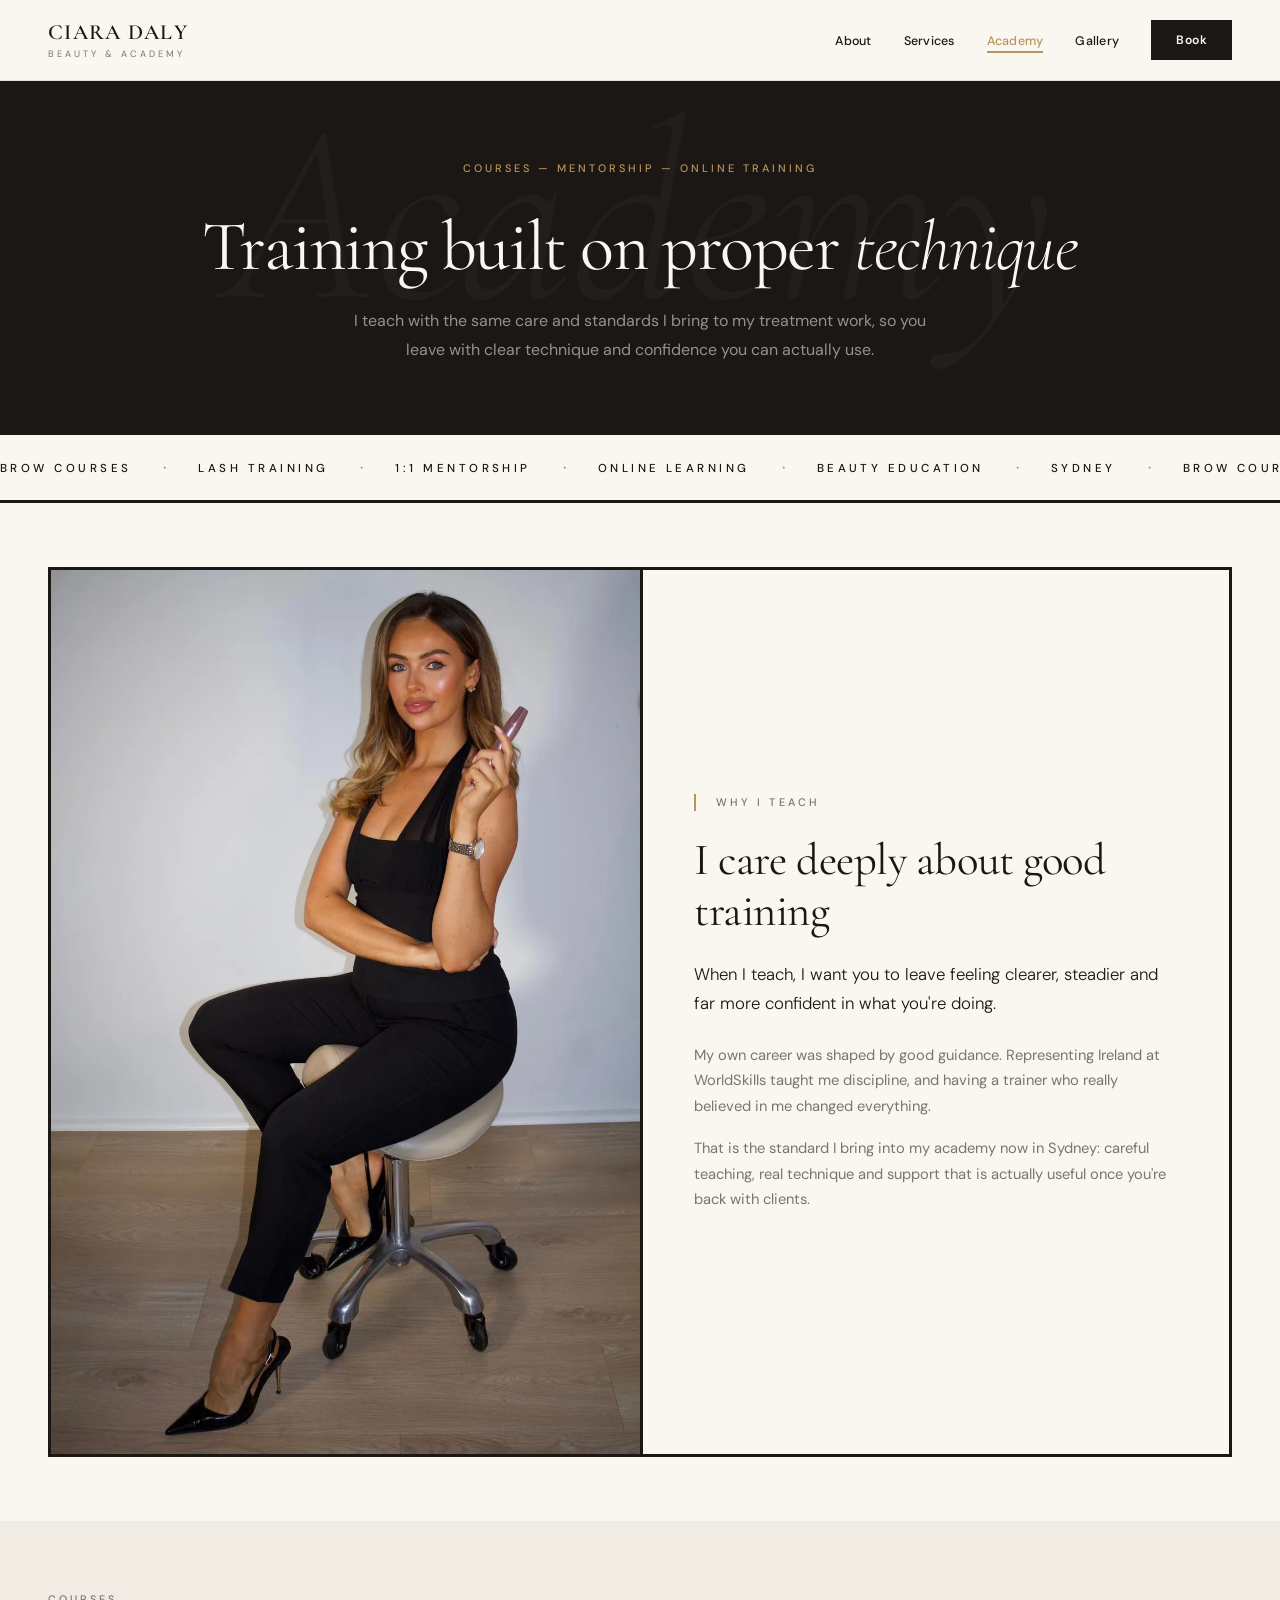
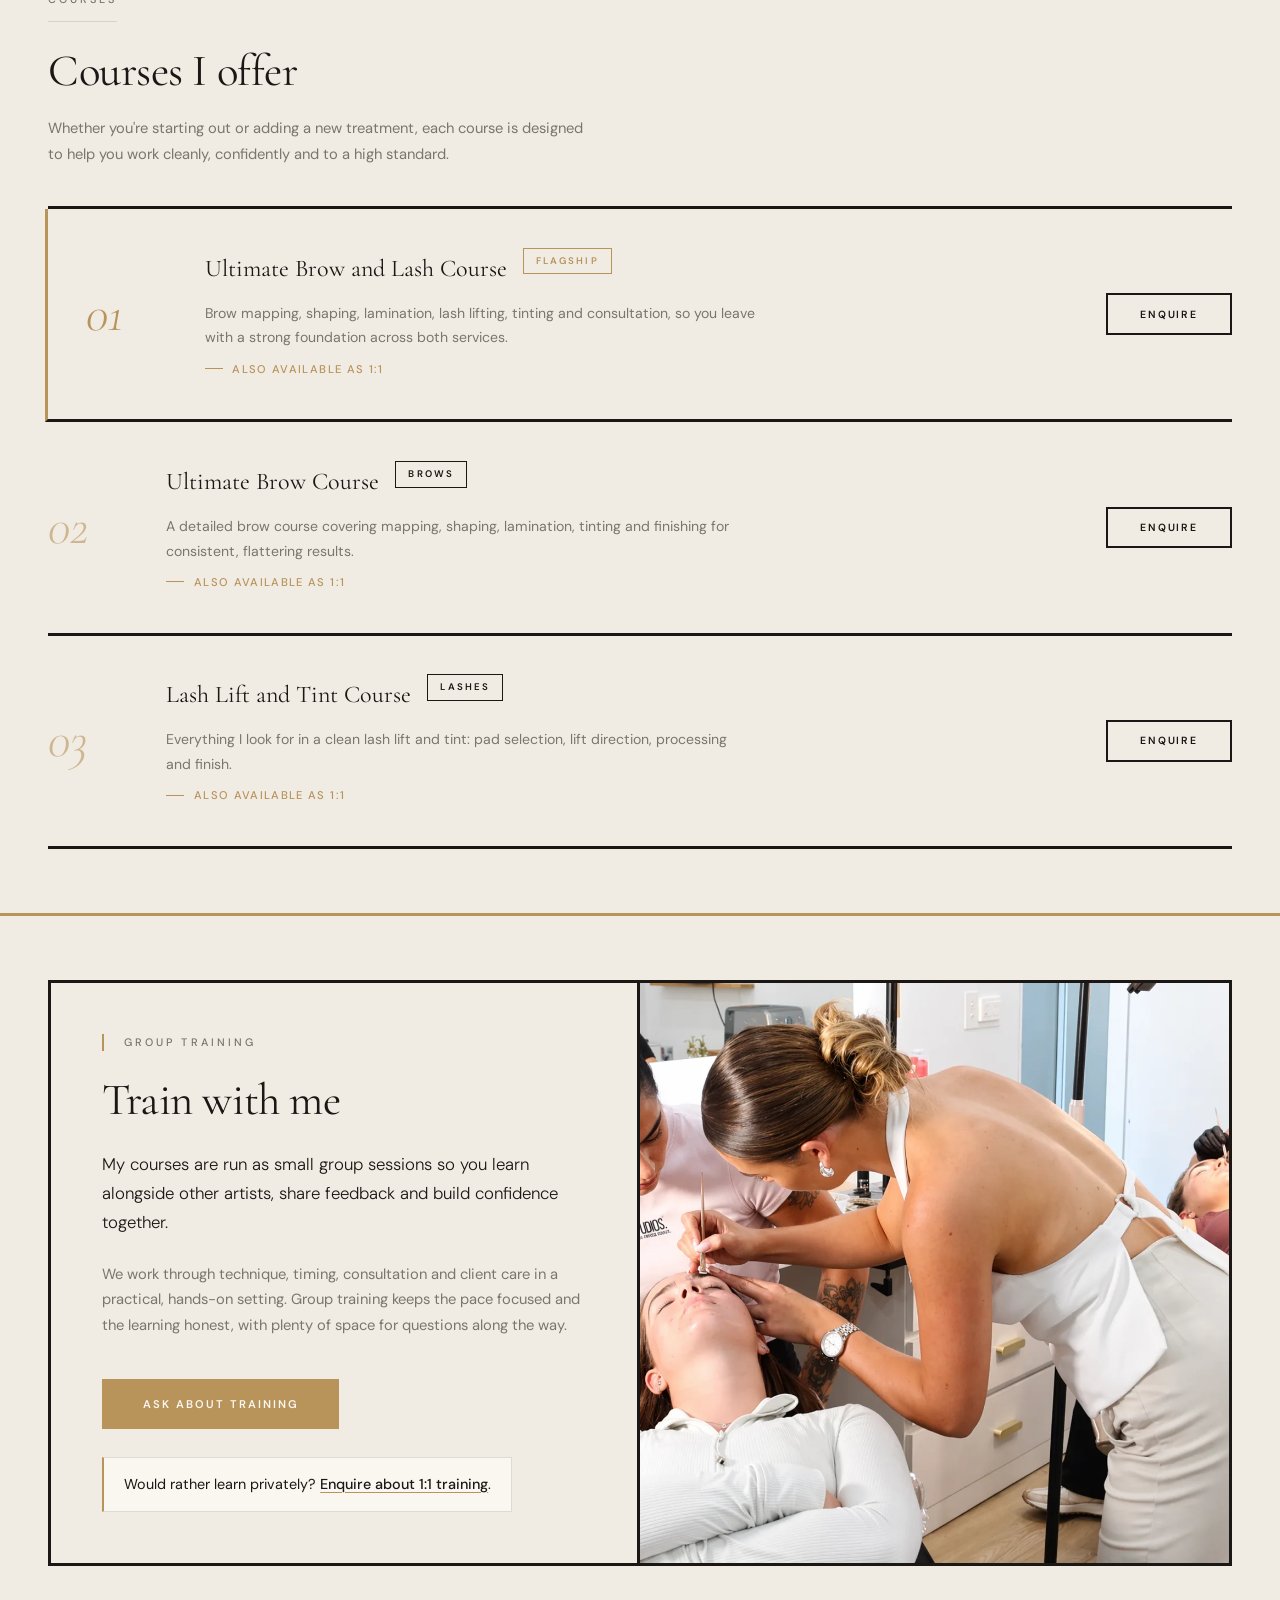
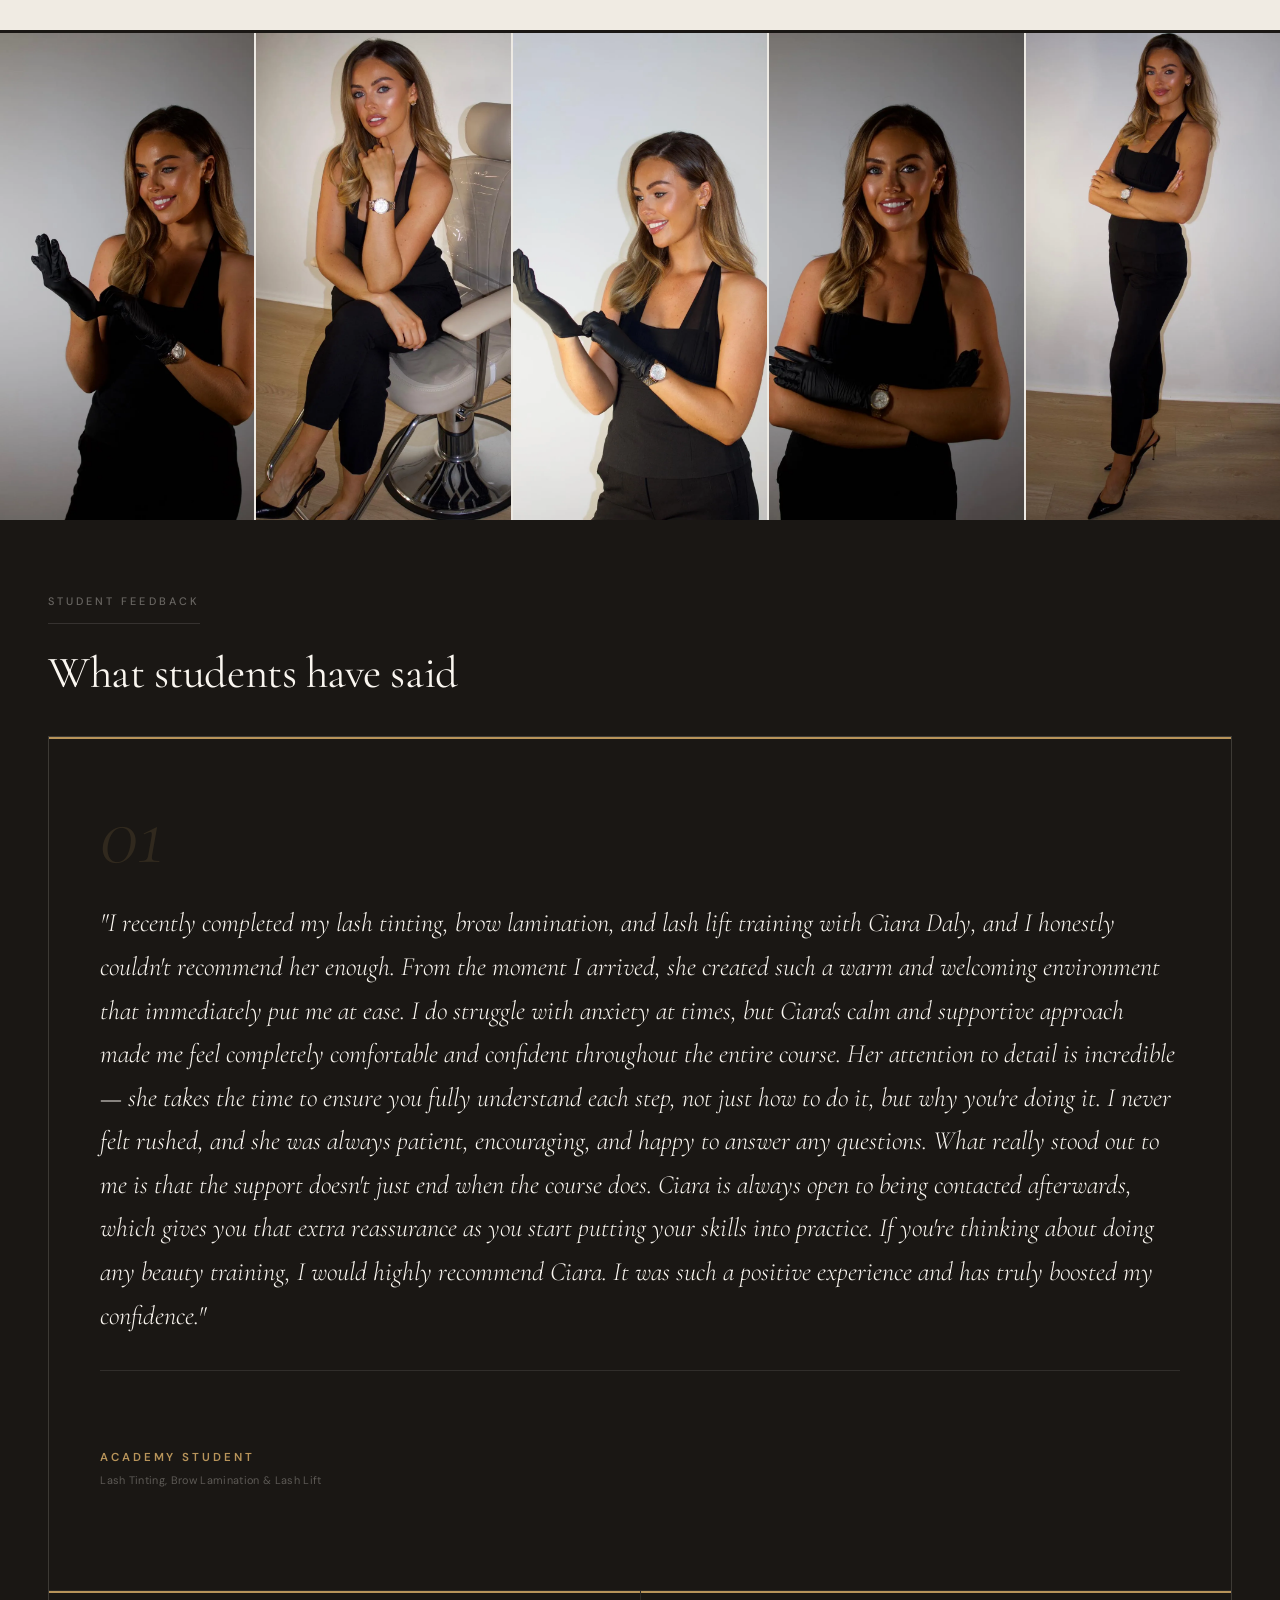
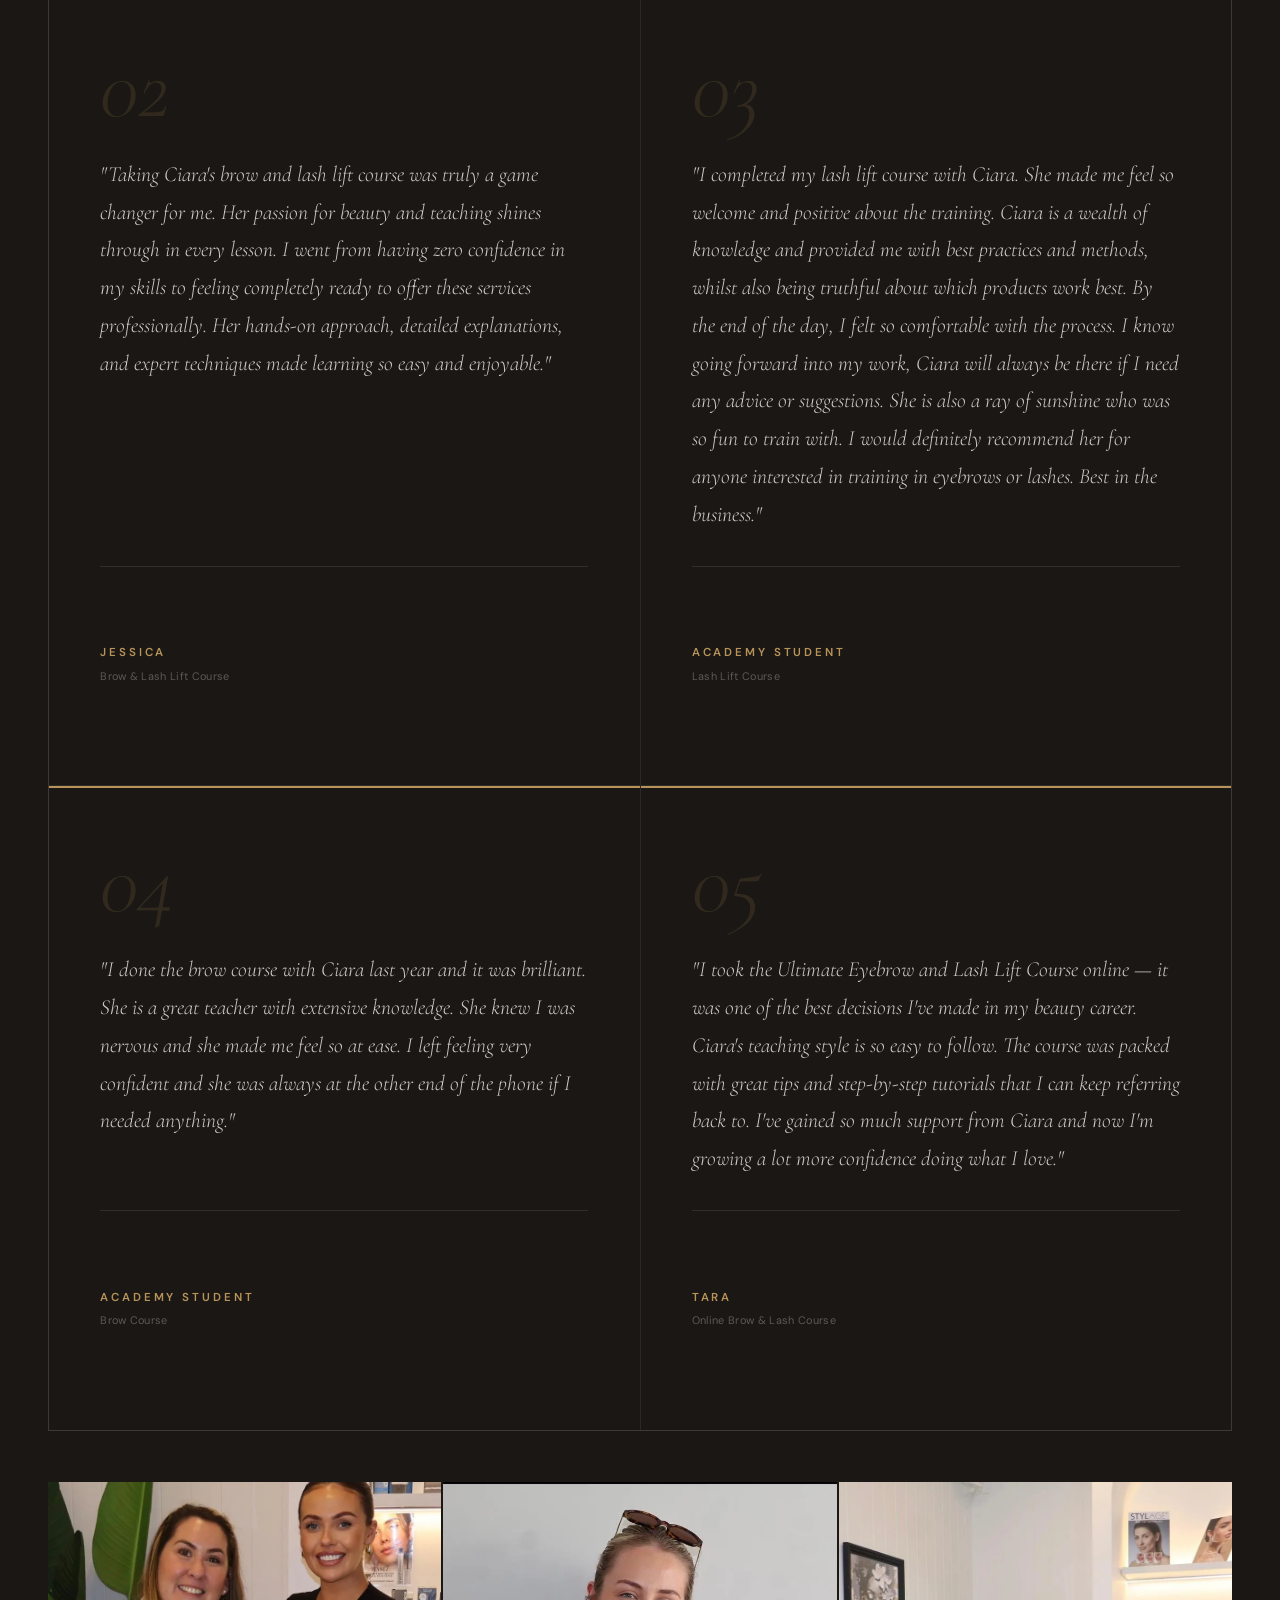
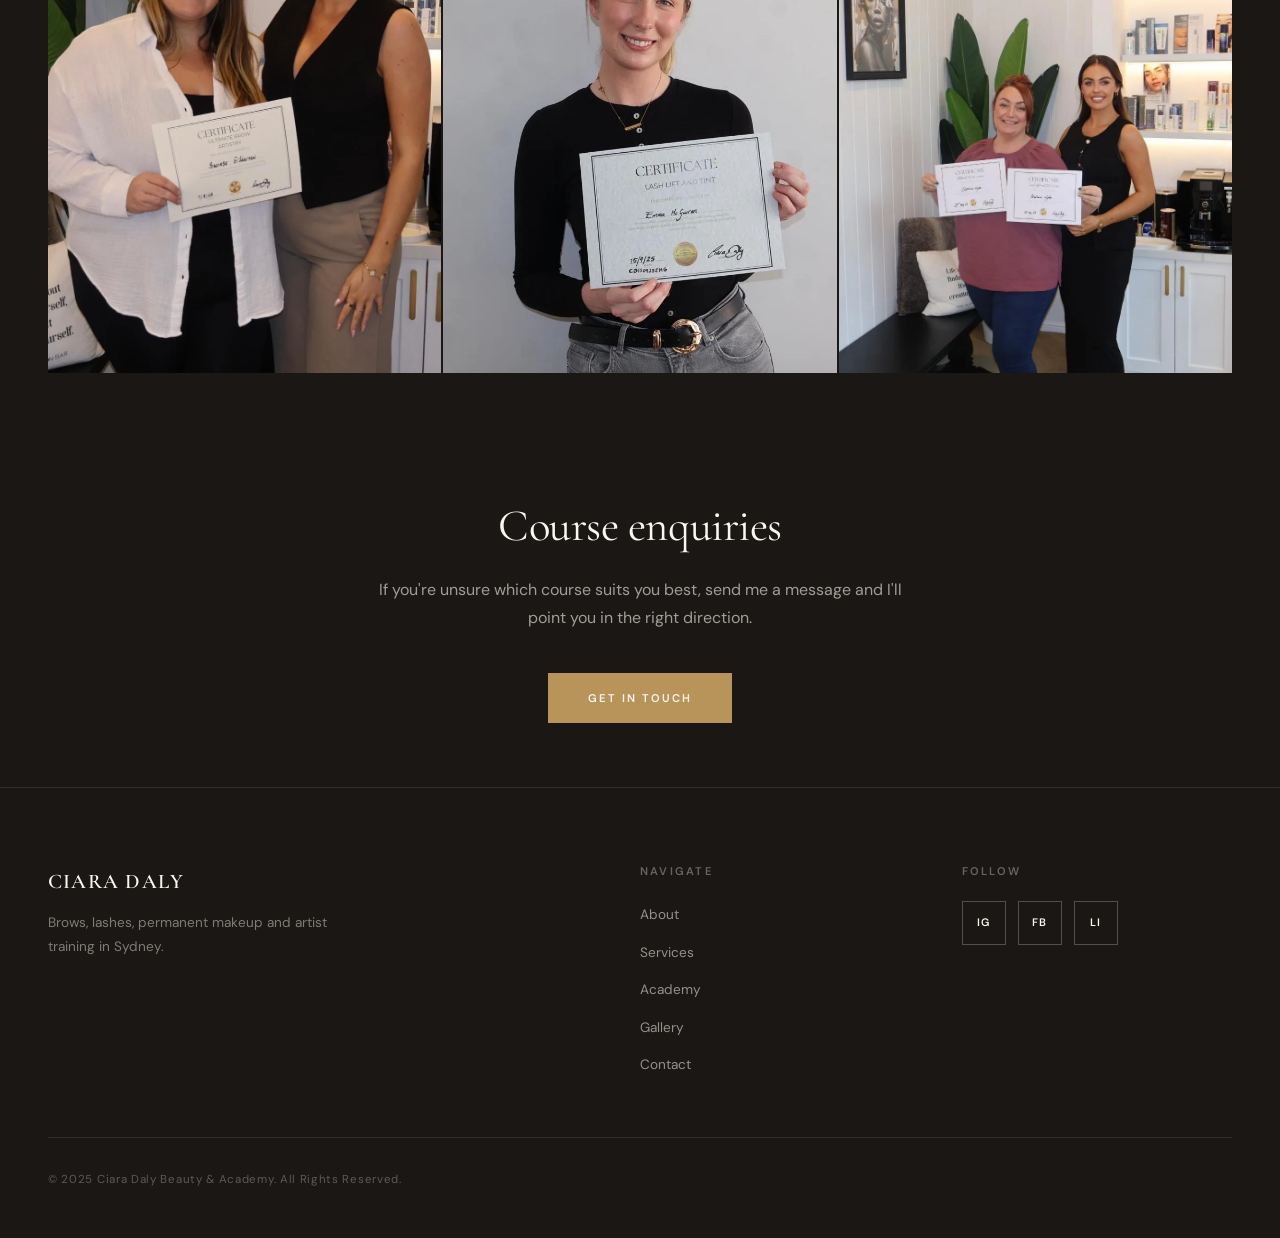
==== commit e90c411c: "Swap academy group-training image for real group session photo Replaces the solo brow-shaping close-" ====
--- a/academy.html
+++ b/academy.html
@@ -154,10 +154,10 @@
                 <div class="about-grid fade-up">
                     <div class="about-image">
                         <img
-                            src="assets/images/ciara-daly-beauty-sydney-soft-brow-shaping.webp"
-                            alt="Ciara Daly Academy — soft brow shaping technique during 1:1 training in Sydney"
-                            width="1116"
-                            height="1600"
+                            src="assets/images/ciara-daly-beauty-sydney-academy-group-training.webp"
+                            alt="Ciara Daly Academy — group brow and lash training session in Sydney studio"
+                            width="1487"
+                            height="1058"
                             loading="lazy"
                         >
                     </div>
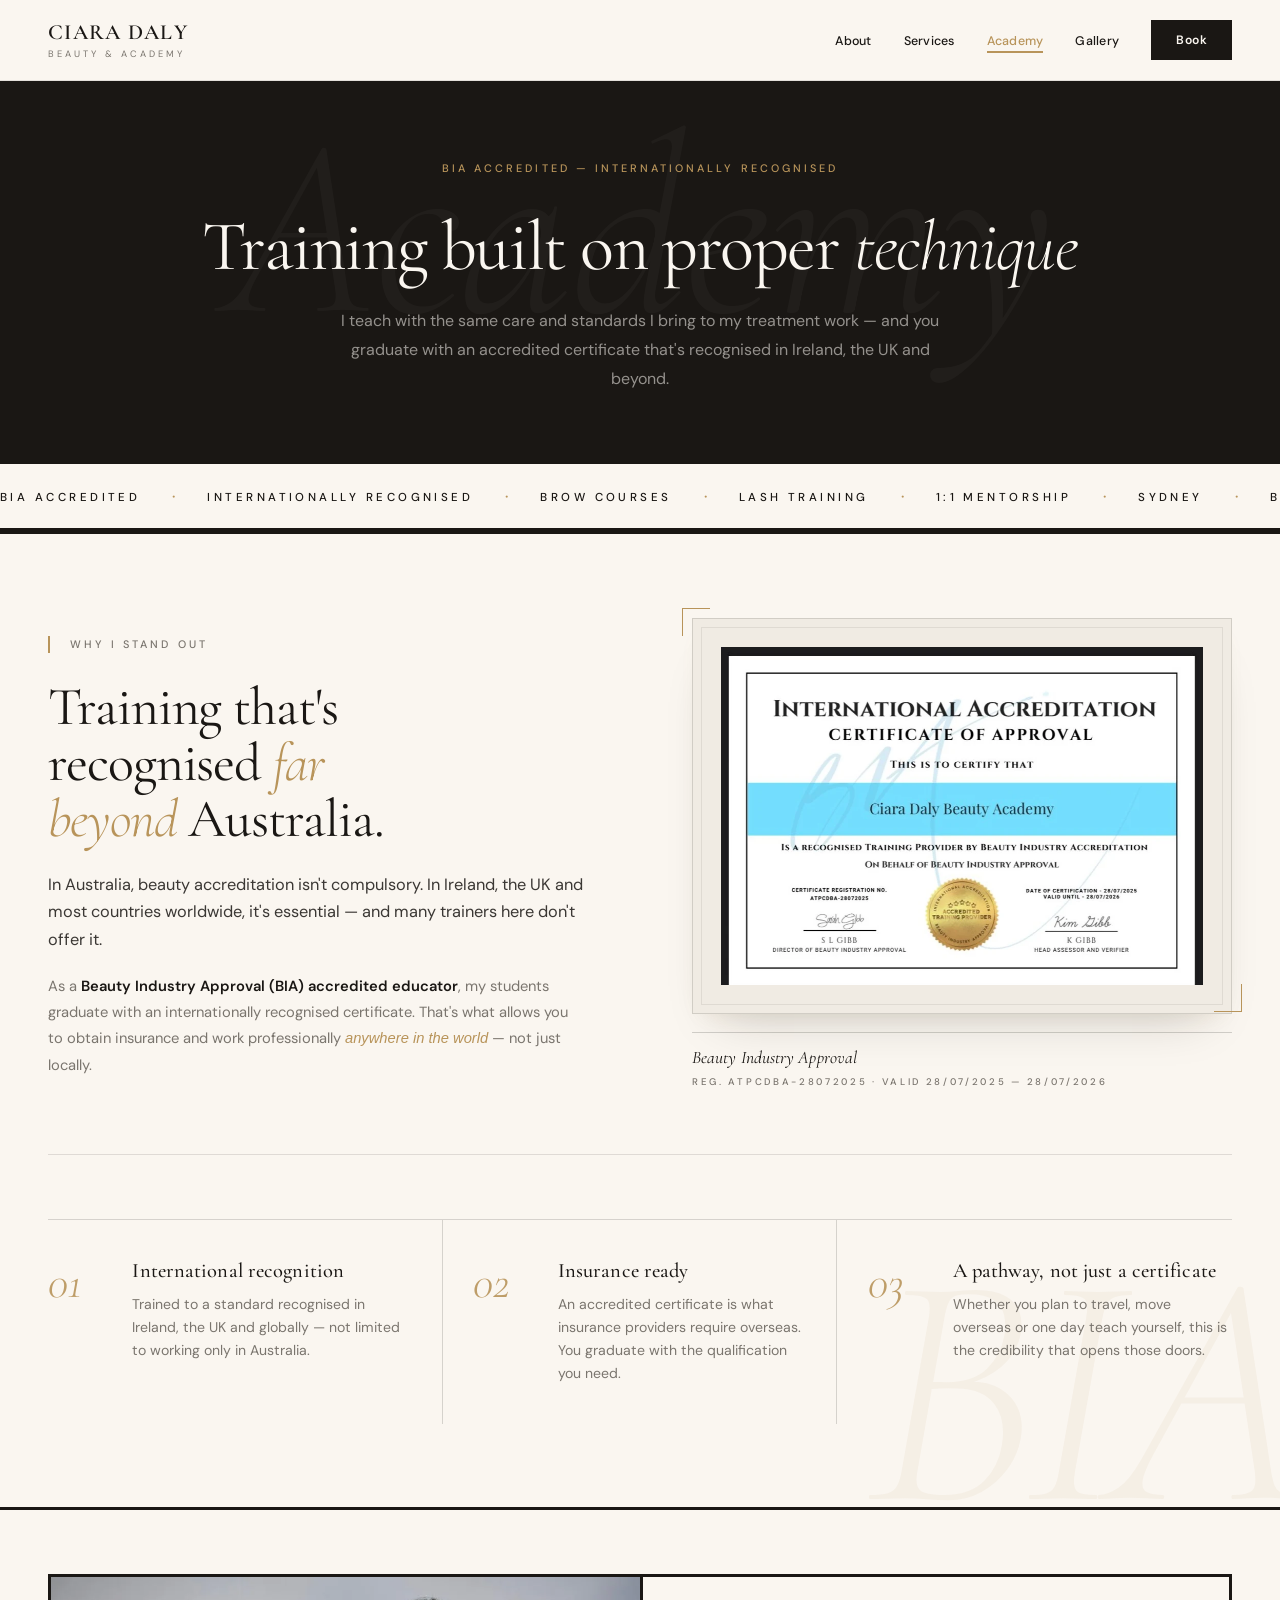
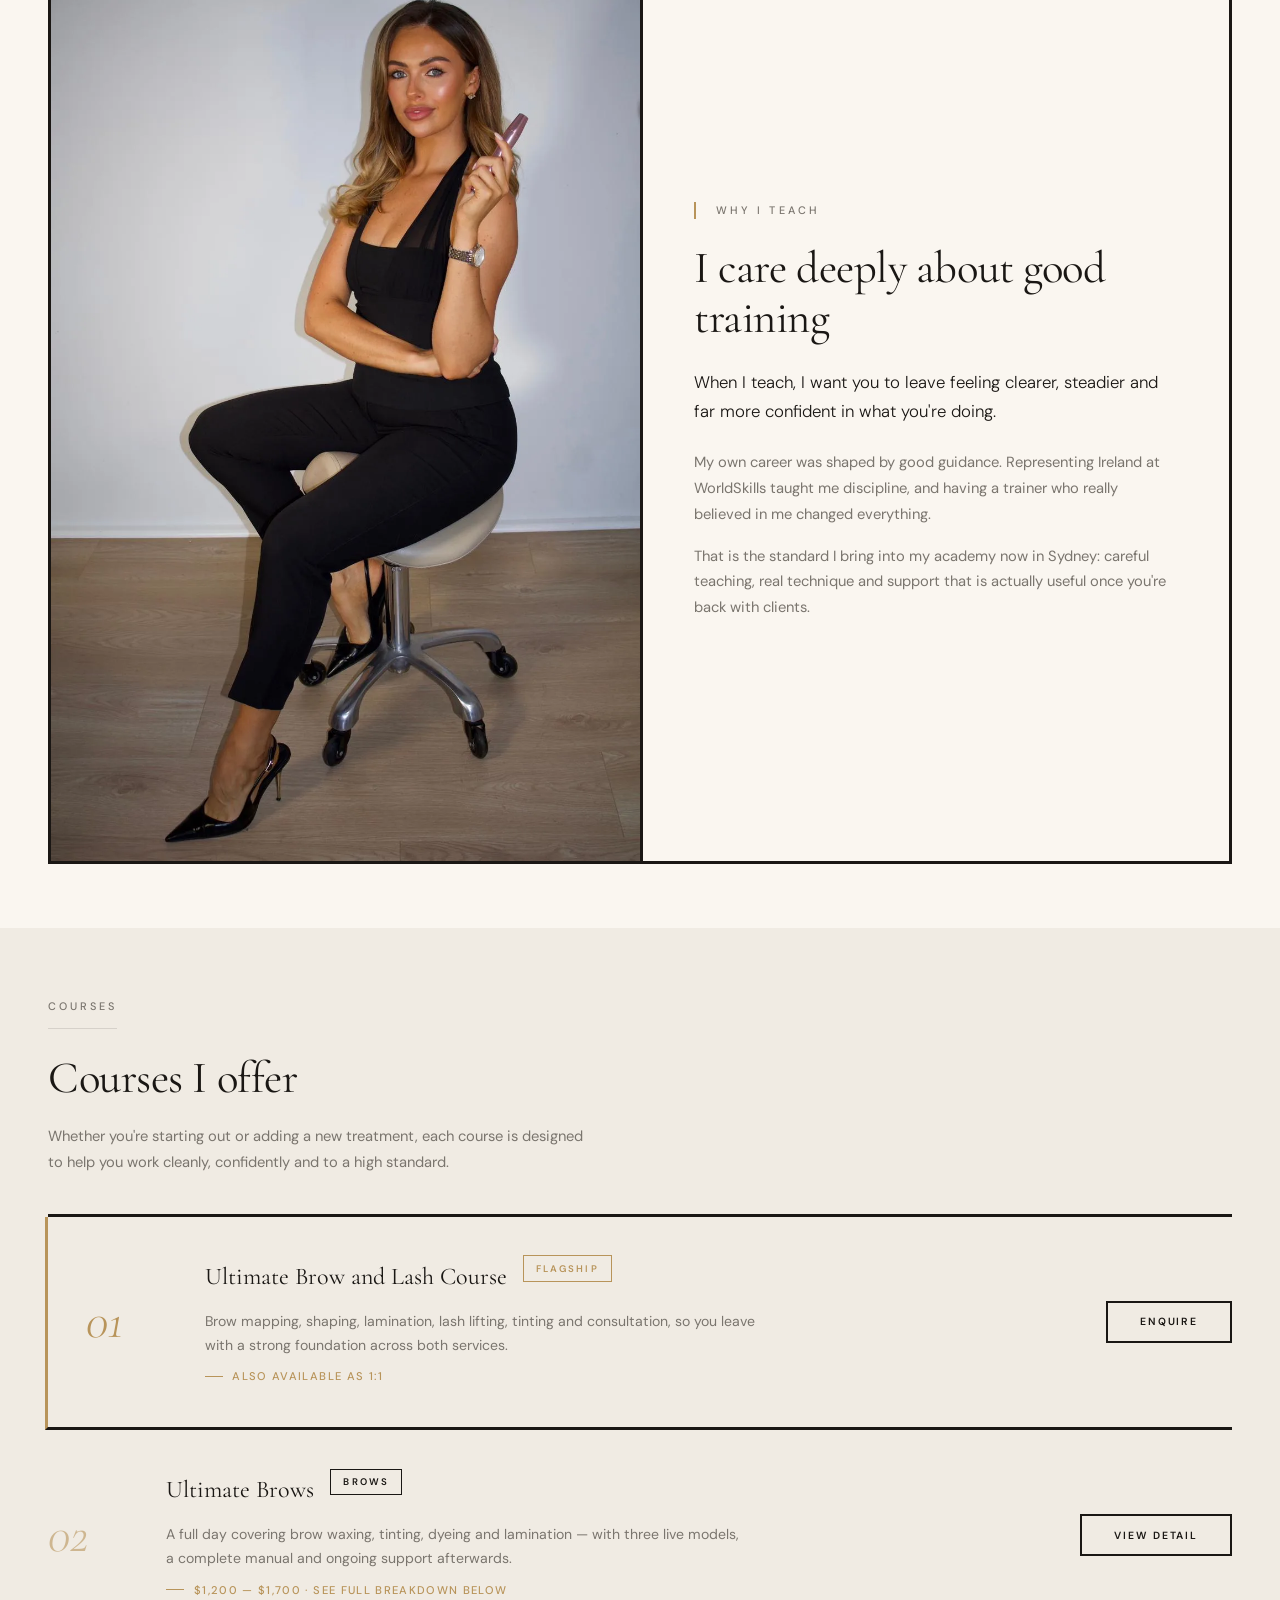
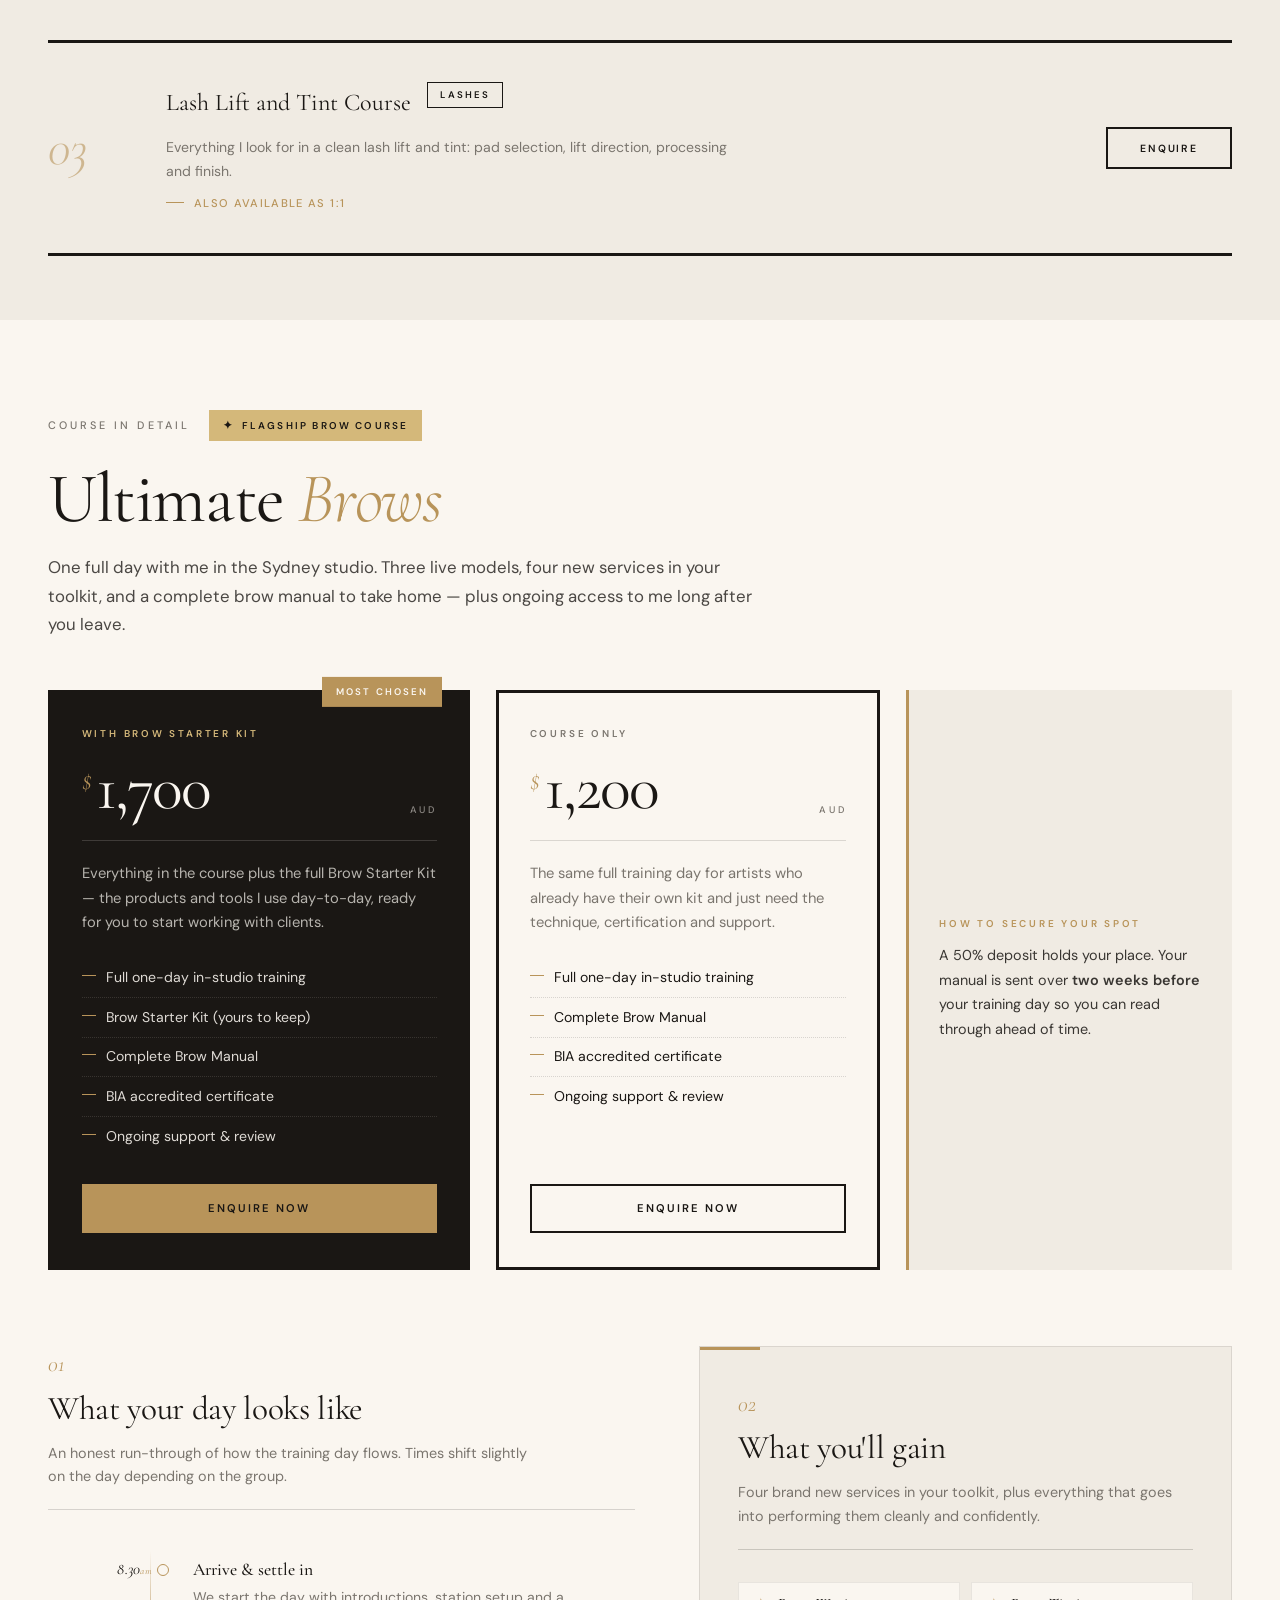
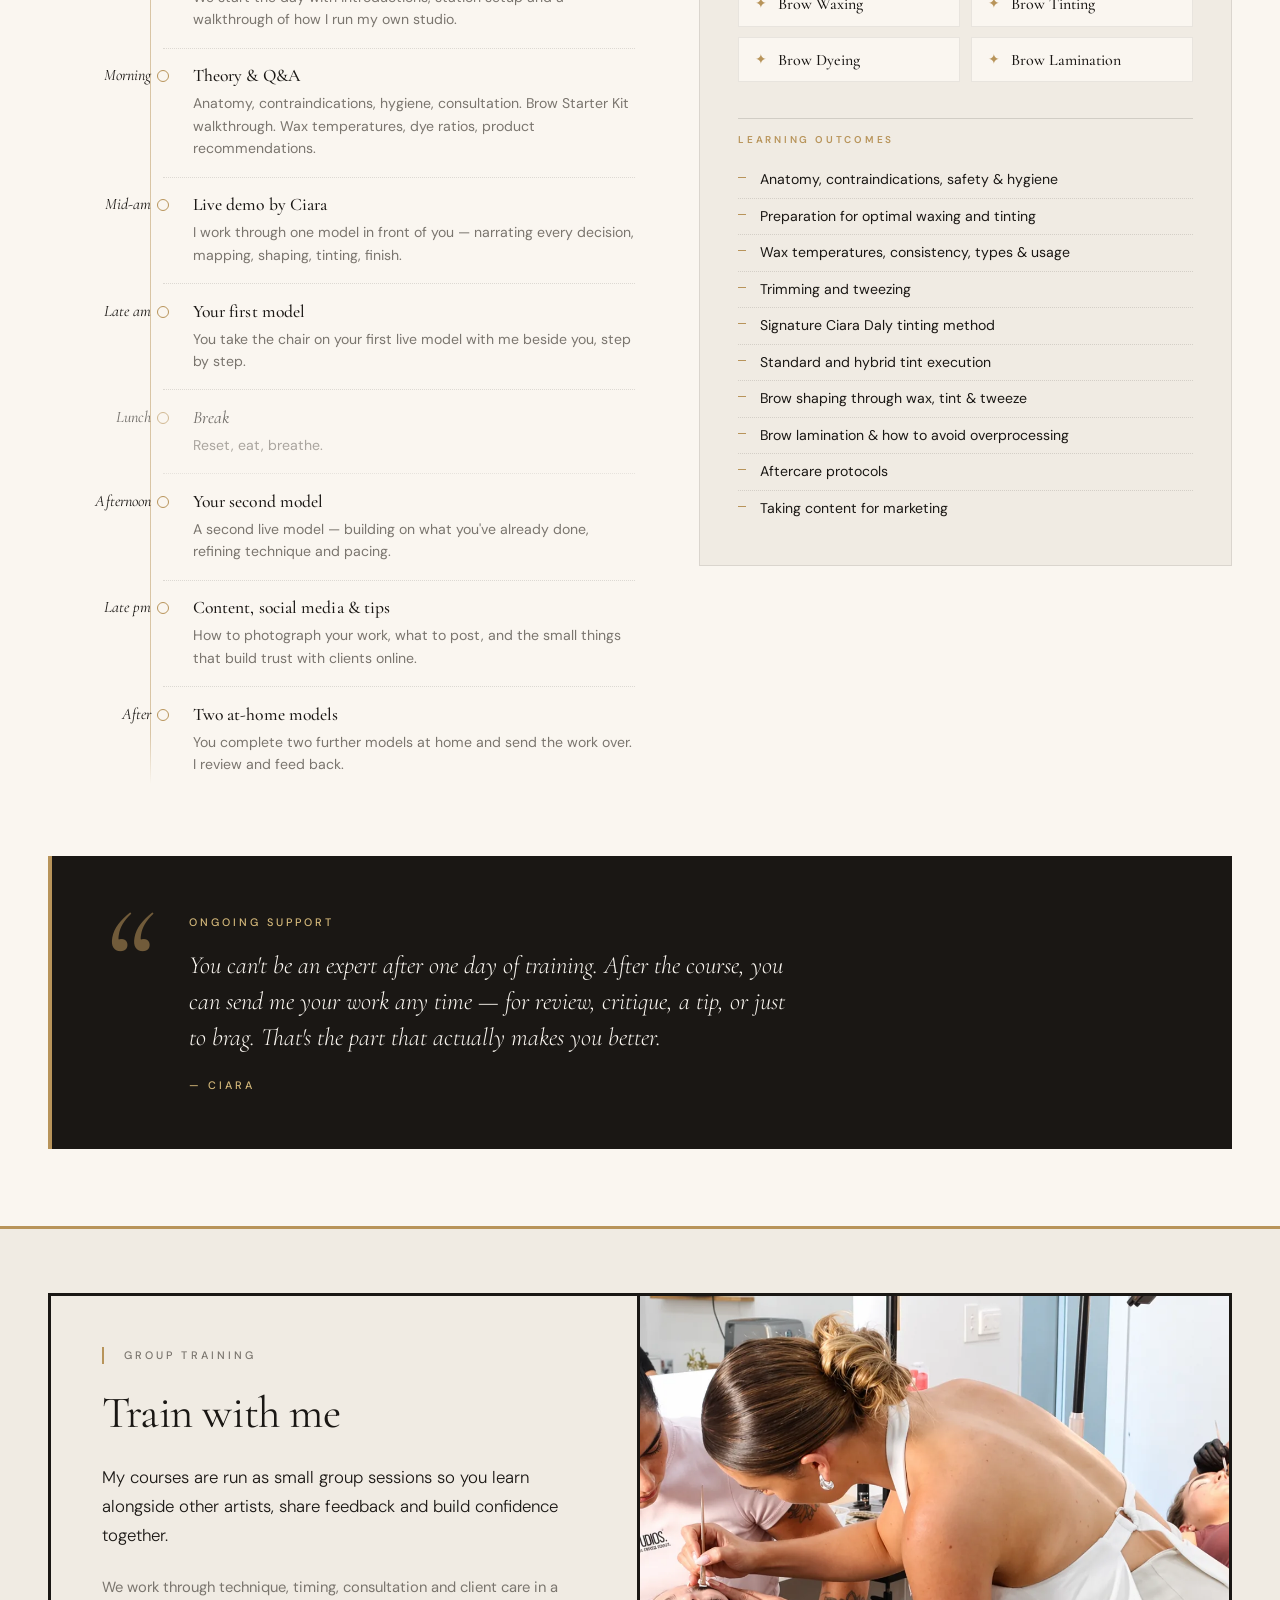
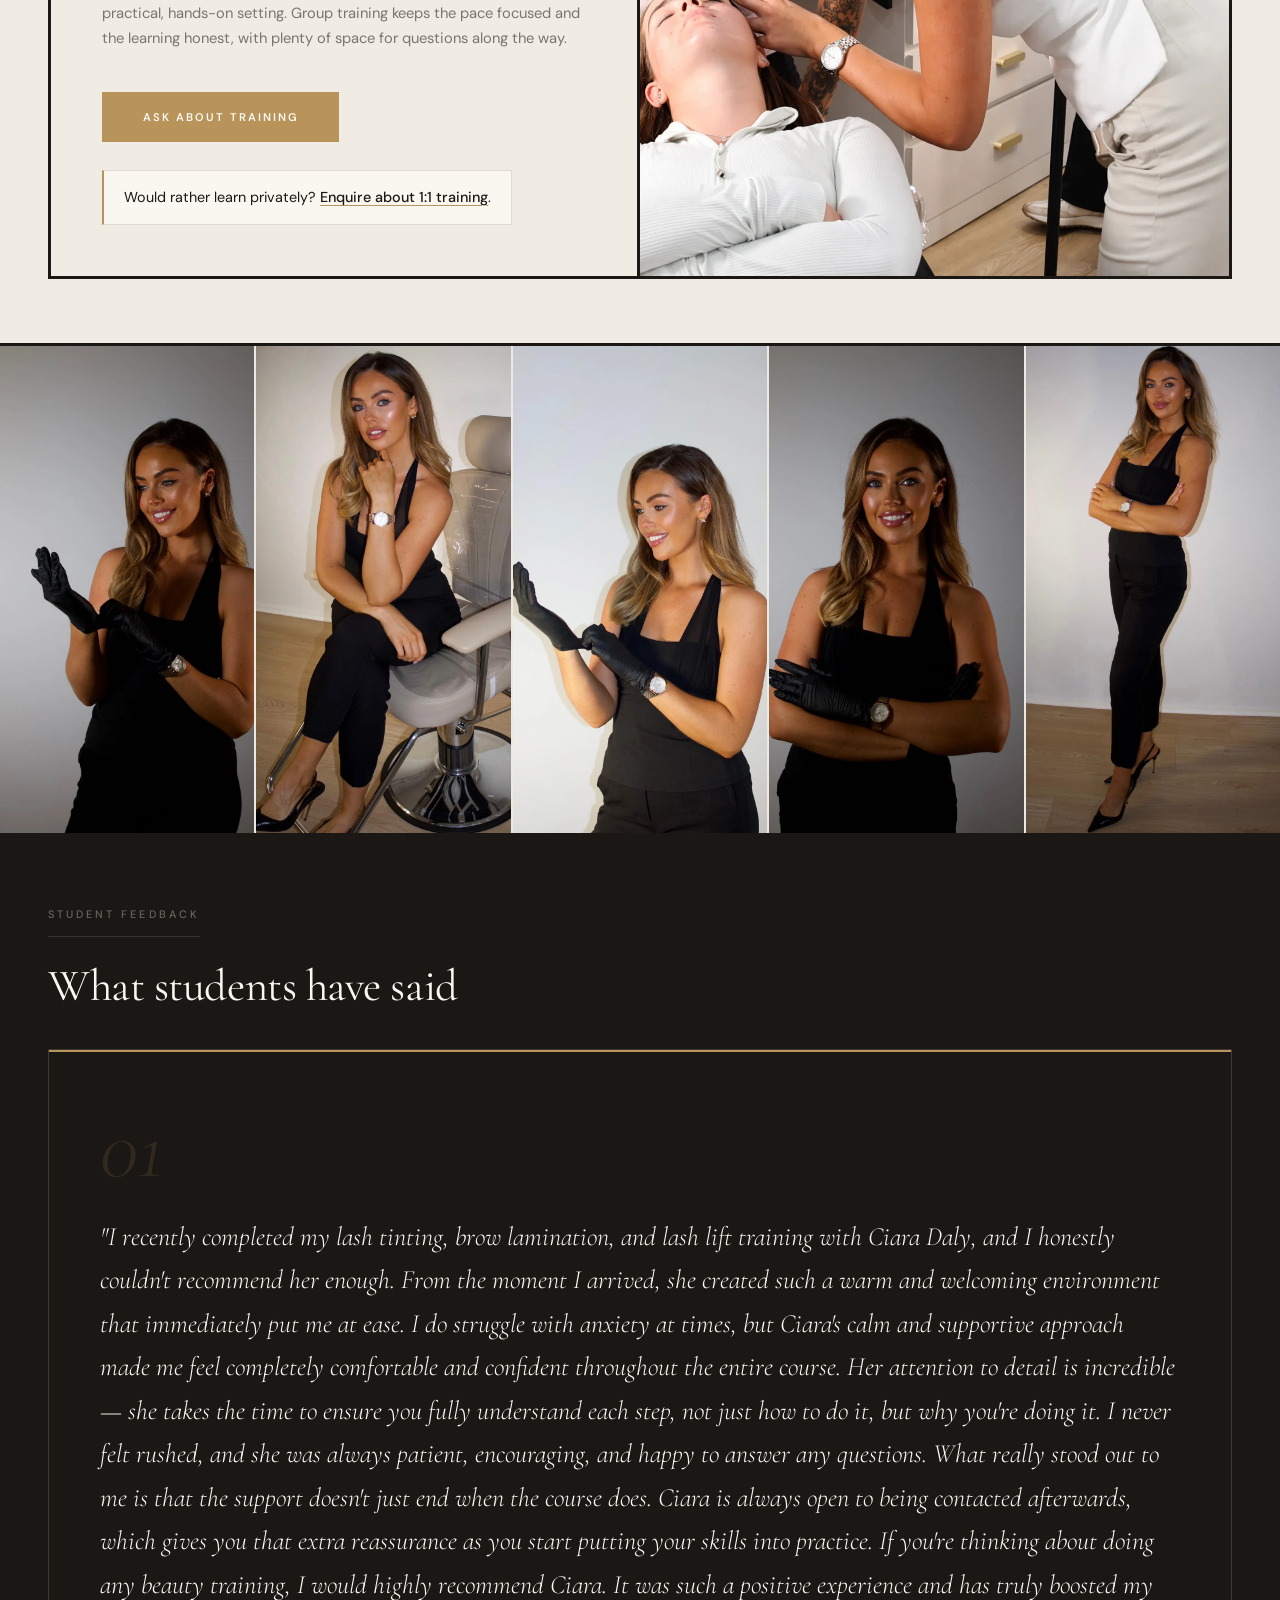
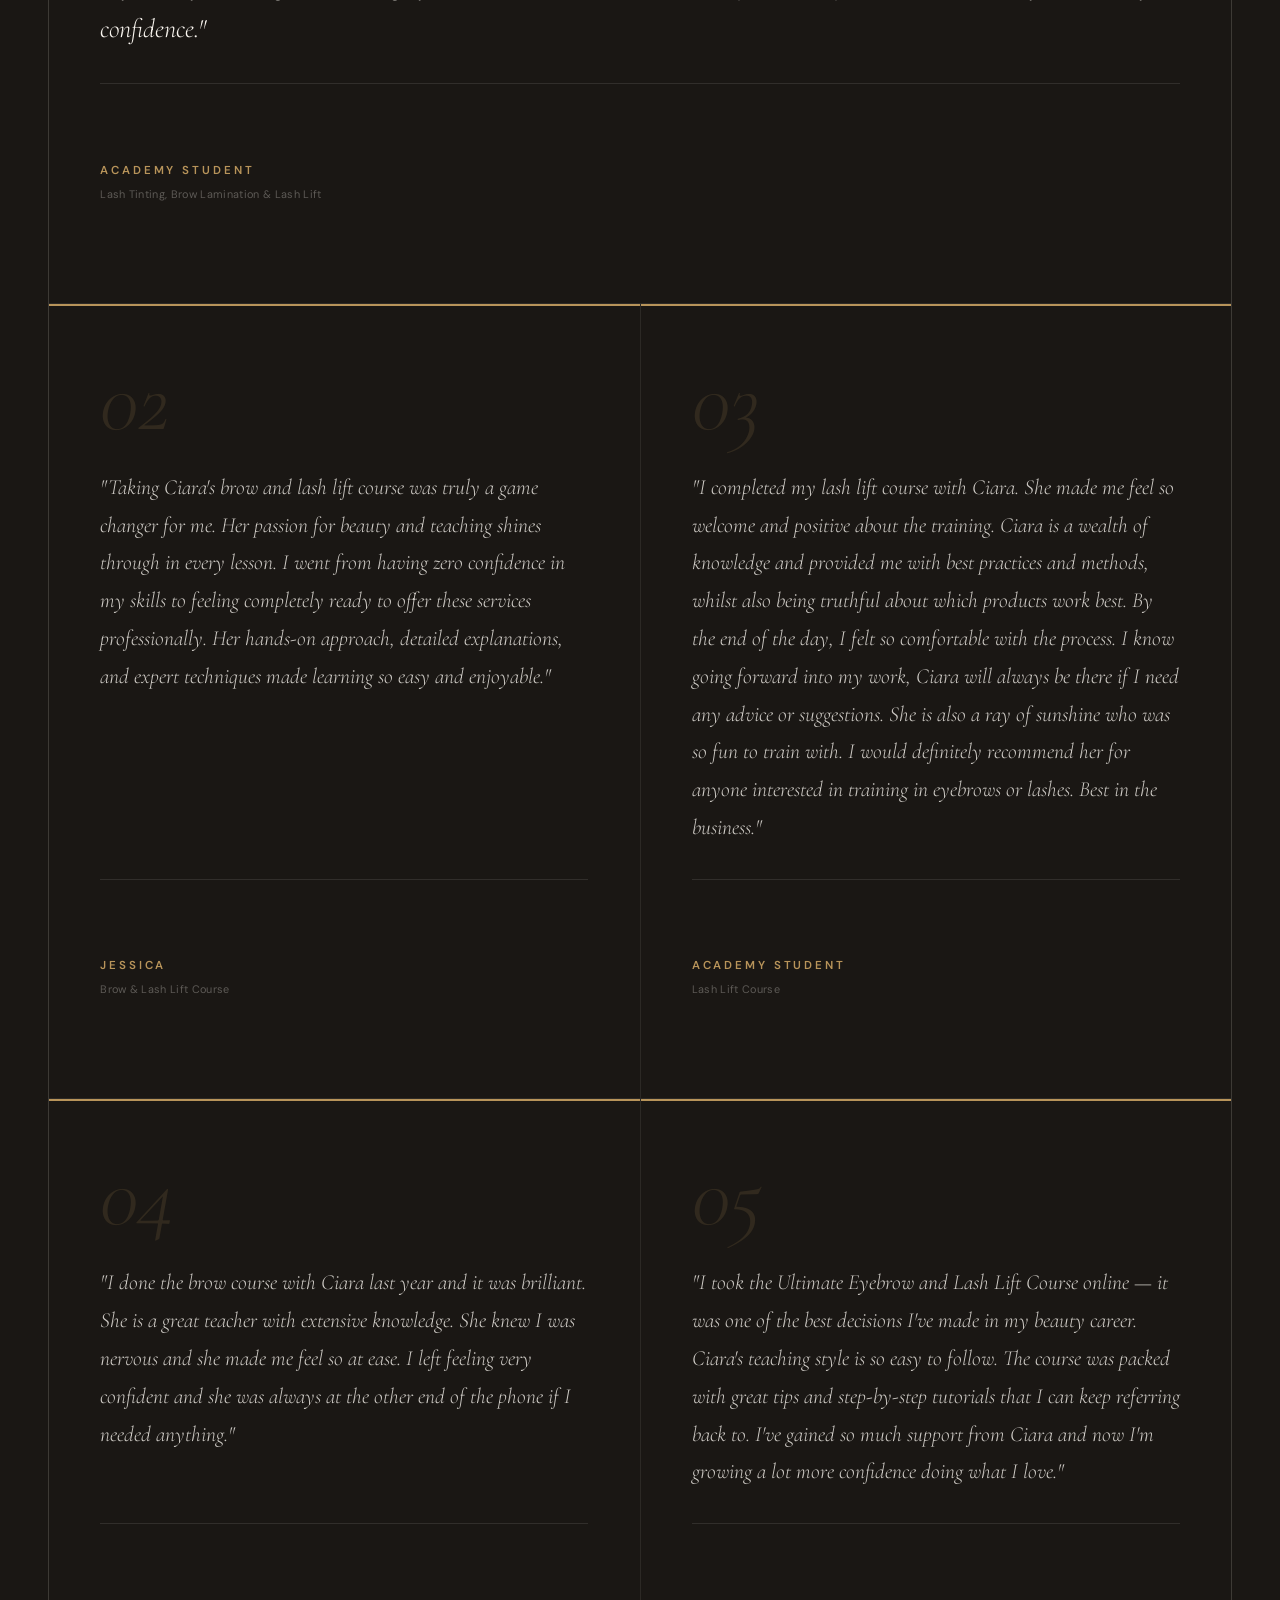
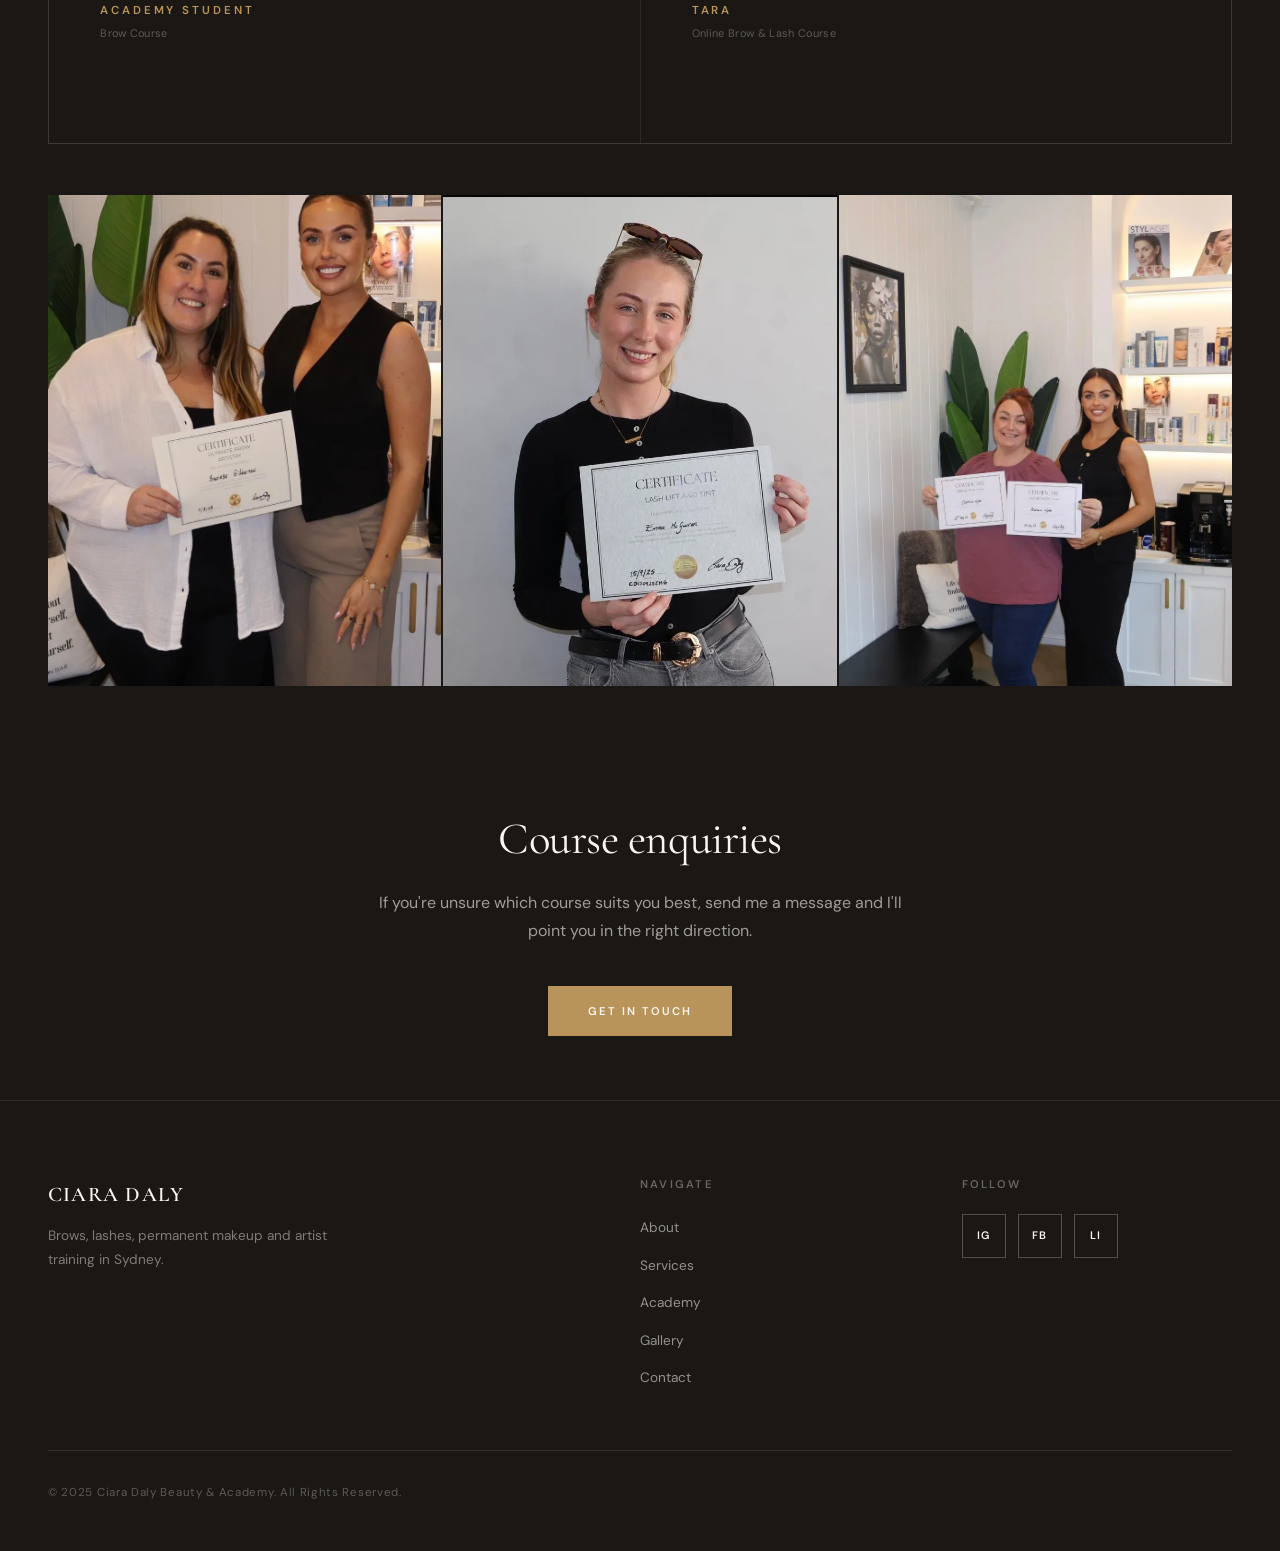
==== commit 9b958980: "Add academy course detail with international accreditation spotlight Build out the academy page so p" ====
--- a/academy.html
+++ b/academy.html
@@ -4,7 +4,7 @@
     <meta charset="UTF-8">
     <meta name="viewport" content="width=device-width, initial-scale=1.0">
     <title>Academy | Ciara Daly Beauty & Academy</title>
-    <meta name="description" content="Train with Ciara Daly in Sydney through brow and lash courses or one-to-one mentoring. Clear technique, strong foundations and practical support.">
+    <meta name="description" content="Train with Ciara Daly in Sydney. BIA accredited brow, lash and 1:1 courses with internationally recognised certification — recognised in Ireland, the UK and beyond. Full Ultimate Brows day from $1,200.">
     <link rel="icon" href="favicon.ico" sizes="any">
     <link rel="apple-touch-icon" href="apple-touch-icon.png">
     <link rel="stylesheet" href="style.css">
@@ -49,34 +49,91 @@
     <main>
         <section class="page-hero" data-deco="Academy">
             <div class="container">
-                <span class="eyebrow">Courses — Mentorship — Online Training</span>
+                <span class="eyebrow">BIA Accredited — Internationally Recognised</span>
                 <h1>Training built on proper <em>technique</em></h1>
-                <p>I teach with the same care and standards I bring to my treatment work, so you leave with clear technique and confidence you can actually use.</p>
+                <p>I teach with the same care and standards I bring to my treatment work — and you graduate with an accredited certificate that's recognised in Ireland, the UK and beyond.</p>
             </div>
         </section>
 
         <div class="ticker" aria-hidden="true">
             <div class="ticker-track">
+                <span>BIA ACCREDITED</span><span class="dot">&middot;</span>
+                <span>INTERNATIONALLY RECOGNISED</span><span class="dot">&middot;</span>
                 <span>BROW COURSES</span><span class="dot">&middot;</span>
                 <span>LASH TRAINING</span><span class="dot">&middot;</span>
                 <span>1:1 MENTORSHIP</span><span class="dot">&middot;</span>
-                <span>ONLINE LEARNING</span><span class="dot">&middot;</span>
-                <span>BEAUTY EDUCATION</span><span class="dot">&middot;</span>
                 <span>SYDNEY</span><span class="dot">&middot;</span>
+                <span>BIA ACCREDITED</span><span class="dot">&middot;</span>
+                <span>INTERNATIONALLY RECOGNISED</span><span class="dot">&middot;</span>
                 <span>BROW COURSES</span><span class="dot">&middot;</span>
                 <span>LASH TRAINING</span><span class="dot">&middot;</span>
                 <span>1:1 MENTORSHIP</span><span class="dot">&middot;</span>
-                <span>ONLINE LEARNING</span><span class="dot">&middot;</span>
-                <span>BEAUTY EDUCATION</span><span class="dot">&middot;</span>
                 <span>SYDNEY</span><span class="dot">&middot;</span>
+                <span>BIA ACCREDITED</span><span class="dot">&middot;</span>
+                <span>INTERNATIONALLY RECOGNISED</span><span class="dot">&middot;</span>
                 <span>BROW COURSES</span><span class="dot">&middot;</span>
                 <span>LASH TRAINING</span><span class="dot">&middot;</span>
                 <span>1:1 MENTORSHIP</span><span class="dot">&middot;</span>
-                <span>ONLINE LEARNING</span><span class="dot">&middot;</span>
-                <span>BEAUTY EDUCATION</span><span class="dot">&middot;</span>
                 <span>SYDNEY</span><span class="dot">&middot;</span>
             </div>
         </div>
+
+        <!-- ============================================
+             ACCREDITATION SPOTLIGHT
+             Editorial spread: why training with CDBA is recognised internationally.
+             Cream canvas, thick rules, gold accents, museum-style certificate.
+             ============================================ -->
+        <section class="accreditation-spotlight" data-deco="BIA">
+            <div class="container">
+                <div class="accreditation-intro fade-up">
+                    <div class="accreditation-copy">
+                        <span class="eyebrow">Why I stand out</span>
+                        <h2>Training that's recognised <em>far beyond</em> Australia.</h2>
+                        <p class="lead">In Australia, beauty accreditation isn't compulsory. In Ireland, the UK and most countries worldwide, it's essential — and many trainers here don't offer it.</p>
+                        <p>As a <strong>Beauty Industry Approval (BIA) accredited educator</strong>, my students graduate with an internationally recognised certificate. That's what allows you to obtain insurance and work professionally <em>anywhere in the world</em> — not just locally.</p>
+                    </div>
+                    <figure class="accreditation-cert">
+                        <div class="accreditation-cert-mat">
+                            <img
+                                src="assets/images/ciara-daly-beauty-academy-international-accreditation-certificate.webp"
+                                alt="Ciara Daly Beauty Academy — International Accreditation Certificate of Approval, Beauty Industry Approval"
+                                width="940"
+                                height="660"
+                                loading="lazy"
+                            >
+                        </div>
+                        <figcaption>
+                            <span class="cert-credential">Beauty Industry Approval</span>
+                            <span class="cert-meta">Reg. ATPCDBA-28072025 · Valid 28/07/2025 — 28/07/2026</span>
+                        </figcaption>
+                    </figure>
+                </div>
+
+                <ol class="accreditation-tenets fade-up">
+                    <li>
+                        <span class="tenet-number">01</span>
+                        <div class="tenet-content">
+                            <h3>International recognition</h3>
+                            <p>Trained to a standard recognised in Ireland, the UK and globally — not limited to working only in Australia.</p>
+                        </div>
+                    </li>
+                    <li>
+                        <span class="tenet-number">02</span>
+                        <div class="tenet-content">
+                            <h3>Insurance ready</h3>
+                            <p>An accredited certificate is what insurance providers require overseas. You graduate with the qualification you need.</p>
+                        </div>
+                    </li>
+                    <li>
+                        <span class="tenet-number">03</span>
+                        <div class="tenet-content">
+                            <h3>A pathway, not just a certificate</h3>
+                            <p>Whether you plan to travel, move overseas or one day teach yourself, this is the credibility that opens those doors.</p>
+                        </div>
+                    </li>
+                </ol>
+            </div>
+        </section>
 
         <section class="mentor-section">
             <div class="container">
@@ -125,13 +182,13 @@
                         <div class="course-list-number">02</div>
                         <div class="course-list-content">
                             <div class="course-list-header">
-                                <h3>Ultimate Brow Course</h3>
+                                <h3>Ultimate Brows</h3>
                                 <span class="tag">Brows</span>
                             </div>
-                            <p>A detailed brow course covering mapping, shaping, lamination, tinting and finishing for consistent, flattering results.</p>
-                            <span class="card-note">Also available as 1:1</span>
-                        </div>
-                        <a href="index.html#contact" class="btn-outline">Enquire</a>
+                            <p>A full day covering brow waxing, tinting, dyeing and lamination — with three live models, a complete manual and ongoing support afterwards.</p>
+                            <span class="card-note">$1,200 — $1,700 · See full breakdown below</span>
+                        </div>
+                        <a href="#ultimate-brows" class="btn-outline">View detail</a>
                     </div>
                     <div class="course-list-item">
                         <div class="course-list-number">03</div>
@@ -146,6 +203,181 @@
                         <a href="index.html#contact" class="btn-outline">Enquire</a>
                     </div>
                 </div>
+            </div>
+        </section>
+
+        <!-- ============================================
+             ULTIMATE BROWS — COURSE DETAIL
+             Schedule, learning outcomes, pricing
+             ============================================ -->
+        <section class="course-detail" id="ultimate-brows">
+            <div class="container">
+                <div class="course-detail-head fade-up">
+                    <div class="course-detail-eyebrow">
+                        <span class="eyebrow">Course in detail</span>
+                        <span class="course-detail-flag">Flagship Brow Course</span>
+                    </div>
+                    <h2 class="course-detail-title">Ultimate <em>Brows</em></h2>
+                    <p class="course-detail-lede">One full day with me in the Sydney studio. Three live models, four new services in your toolkit, and a complete brow manual to take home — plus ongoing access to me long after you leave.</p>
+                </div>
+
+                <!-- Pricing -->
+                <div class="course-pricing fade-up">
+                    <article class="price-card price-card-feature">
+                        <div class="price-card-tag">Most chosen</div>
+                        <div class="price-card-head">
+                            <span class="price-eyebrow">With Brow Starter Kit</span>
+                            <h3 class="price-amount"><sup>$</sup>1,700<span class="price-currency">AUD</span></h3>
+                        </div>
+                        <p class="price-desc">Everything in the course plus the full Brow Starter Kit — the products and tools I use day-to-day, ready for you to start working with clients.</p>
+                        <ul class="price-includes">
+                            <li>Full one-day in-studio training</li>
+                            <li>Brow Starter Kit (yours to keep)</li>
+                            <li>Complete Brow Manual</li>
+                            <li>BIA accredited certificate</li>
+                            <li>Ongoing support &amp; review</li>
+                        </ul>
+                        <a href="index.html#contact" class="btn-gold price-cta">Enquire now</a>
+                    </article>
+                    <article class="price-card">
+                        <div class="price-card-head">
+                            <span class="price-eyebrow">Course only</span>
+                            <h3 class="price-amount"><sup>$</sup>1,200<span class="price-currency">AUD</span></h3>
+                        </div>
+                        <p class="price-desc">The same full training day for artists who already have their own kit and just need the technique, certification and support.</p>
+                        <ul class="price-includes">
+                            <li>Full one-day in-studio training</li>
+                            <li>Complete Brow Manual</li>
+                            <li>BIA accredited certificate</li>
+                            <li>Ongoing support &amp; review</li>
+                        </ul>
+                        <a href="index.html#contact" class="btn-outline price-cta">Enquire now</a>
+                    </article>
+                    <aside class="price-deposit">
+                        <h4>How to secure your spot</h4>
+                        <p>A 50% deposit holds your place. Your manual is sent over <strong>two weeks before</strong> your training day so you can read through ahead of time.</p>
+                    </aside>
+                </div>
+
+                <!-- Schedule + outcomes split -->
+                <div class="course-detail-grid fade-up">
+                    <!-- Day schedule -->
+                    <div class="course-schedule">
+                        <div class="course-block-head">
+                            <span class="course-block-label">01</span>
+                            <h3>What your day looks like</h3>
+                            <p class="course-block-note">An honest run-through of how the training day flows. Times shift slightly on the day depending on the group.</p>
+                        </div>
+                        <ol class="schedule-timeline">
+                            <li>
+                                <span class="schedule-time">8.30<small>am</small></span>
+                                <div class="schedule-content">
+                                    <h4>Arrive &amp; settle in</h4>
+                                    <p>We start the day with introductions, station setup and a walkthrough of how I run my own studio.</p>
+                                </div>
+                            </li>
+                            <li>
+                                <span class="schedule-time">Morning</span>
+                                <div class="schedule-content">
+                                    <h4>Theory &amp; Q&amp;A</h4>
+                                    <p>Anatomy, contraindications, hygiene, consultation. Brow Starter Kit walkthrough. Wax temperatures, dye ratios, product recommendations.</p>
+                                </div>
+                            </li>
+                            <li>
+                                <span class="schedule-time">Mid-am</span>
+                                <div class="schedule-content">
+                                    <h4>Live demo by Ciara</h4>
+                                    <p>I work through one model in front of you — narrating every decision, mapping, shaping, tinting, finish.</p>
+                                </div>
+                            </li>
+                            <li>
+                                <span class="schedule-time">Late am</span>
+                                <div class="schedule-content">
+                                    <h4>Your first model</h4>
+                                    <p>You take the chair on your first live model with me beside you, step by step.</p>
+                                </div>
+                            </li>
+                            <li class="schedule-break">
+                                <span class="schedule-time">Lunch</span>
+                                <div class="schedule-content">
+                                    <h4>Break</h4>
+                                    <p>Reset, eat, breathe.</p>
+                                </div>
+                            </li>
+                            <li>
+                                <span class="schedule-time">Afternoon</span>
+                                <div class="schedule-content">
+                                    <h4>Your second model</h4>
+                                    <p>A second live model — building on what you've already done, refining technique and pacing.</p>
+                                </div>
+                            </li>
+                            <li>
+                                <span class="schedule-time">Late pm</span>
+                                <div class="schedule-content">
+                                    <h4>Content, social media &amp; tips</h4>
+                                    <p>How to photograph your work, what to post, and the small things that build trust with clients online.</p>
+                                </div>
+                            </li>
+                            <li>
+                                <span class="schedule-time">After</span>
+                                <div class="schedule-content">
+                                    <h4>Two at-home models</h4>
+                                    <p>You complete two further models at home and send the work over. I review and feed back.</p>
+                                </div>
+                            </li>
+                        </ol>
+                    </div>
+
+                    <!-- What you'll gain -->
+                    <div class="course-outcomes">
+                        <div class="course-block-head">
+                            <span class="course-block-label">02</span>
+                            <h3>What you'll gain</h3>
+                            <p class="course-block-note">Four brand new services in your toolkit, plus everything that goes into performing them cleanly and confidently.</p>
+                        </div>
+                        <div class="outcomes-services">
+                            <div class="outcome-service">
+                                <span class="outcome-service-mark">✦</span>
+                                <h4>Brow Waxing</h4>
+                            </div>
+                            <div class="outcome-service">
+                                <span class="outcome-service-mark">✦</span>
+                                <h4>Brow Tinting</h4>
+                            </div>
+                            <div class="outcome-service">
+                                <span class="outcome-service-mark">✦</span>
+                                <h4>Brow Dyeing</h4>
+                            </div>
+                            <div class="outcome-service">
+                                <span class="outcome-service-mark">✦</span>
+                                <h4>Brow Lamination</h4>
+                            </div>
+                        </div>
+                        <h4 class="outcomes-subhead">Learning outcomes</h4>
+                        <ul class="outcomes-list">
+                            <li>Anatomy, contraindications, safety &amp; hygiene</li>
+                            <li>Preparation for optimal waxing and tinting</li>
+                            <li>Wax temperatures, consistency, types &amp; usage</li>
+                            <li>Trimming and tweezing</li>
+                            <li>Signature Ciara Daly tinting method</li>
+                            <li>Standard and hybrid tint execution</li>
+                            <li>Brow shaping through wax, tint &amp; tweeze</li>
+                            <li>Brow lamination &amp; how to avoid overprocessing</li>
+                            <li>Aftercare protocols</li>
+                            <li>Taking content for marketing</li>
+                        </ul>
+                    </div>
+                </div>
+
+                <!-- Ongoing support -->
+                <aside class="ongoing-support fade-up">
+                    <div class="ongoing-support-mark" aria-hidden="true">“</div>
+                    <div class="ongoing-support-content">
+                        <span class="eyebrow">Ongoing support</span>
+                        <p class="ongoing-support-quote">You can't be an expert after one day of training. After the course, you can send me your work any time — for review, critique, a tip, or just to brag. That's the part that actually makes you better.</p>
+                        <span class="ongoing-support-attr">— Ciara</span>
+                    </div>
+                </aside>
             </div>
         </section>
 
--- a/style.css
+++ b/style.css
@@ -2251,6 +2251,829 @@
 
 
 /* =========================================
+   ACCREDITATION SPOTLIGHT (Academy Page)
+   Editorial cream spread on why training with CDBA travels —
+   matching the mentor / one-on-one / course-list pattern language.
+   ========================================= */
+.accreditation-spotlight {
+    position: relative;
+    padding: clamp(4rem, 6.5vw, 6.5rem) 0 clamp(4rem, 6.5vw, 6.5rem);
+    background: var(--cream);
+    border-top: var(--border-thick);
+    border-bottom: var(--border-thick);
+    overflow: hidden;
+    isolation: isolate;
+}
+
+/* Decorative oversized "BIA" — same editorial trick as .page-hero::before */
+.accreditation-spotlight::before {
+    content: attr(data-deco);
+    position: absolute;
+    bottom: clamp(-1rem, -1vw, -1.5rem);
+    right: clamp(-1rem, -2vw, -3rem);
+    font-family: var(--font-display);
+    font-style: italic;
+    font-weight: 300;
+    font-size: clamp(10rem, 26vw, 30rem);
+    line-height: 0.78;
+    letter-spacing: -0.04em;
+    color: rgba(184, 148, 90, 0.07);
+    pointer-events: none;
+    user-select: none;
+    z-index: 0;
+    white-space: nowrap;
+}
+
+.accreditation-spotlight .container {
+    position: relative;
+    z-index: 1;
+}
+
+/* ---- Editorial intro: copy + certificate ---- */
+.accreditation-intro {
+    display: grid;
+    grid-template-columns: minmax(0, 1.05fr) minmax(0, 1fr);
+    gap: clamp(2.5rem, 5vw, 5rem);
+    align-items: center;
+    margin-bottom: clamp(3rem, 5vw, 4.5rem);
+    padding-bottom: clamp(3rem, 5vw, 4.5rem);
+    border-bottom: var(--border-muted);
+}
+
+.accreditation-copy {
+    max-width: 580px;
+}
+
+/* Eyebrow with gold rule — matches mentor-section / one-on-one pattern */
+.accreditation-copy .eyebrow {
+    padding-left: 1.25rem;
+    border-left: 2px solid var(--gold);
+    line-height: 1.6;
+    margin-bottom: 1.6rem;
+}
+
+.accreditation-copy h2 {
+    font-family: var(--font-display);
+    font-weight: 400;
+    font-size: clamp(2.2rem, 4.2vw, 3.6rem);
+    line-height: 1.04;
+    letter-spacing: -0.02em;
+    color: var(--charcoal);
+    margin-bottom: 1.5rem;
+    max-width: 14ch;
+}
+
+.accreditation-copy h2 em {
+    font-style: italic;
+    font-weight: 300;
+    color: var(--gold);
+}
+
+.accreditation-copy .lead {
+    font-size: 1.02rem;
+    line-height: 1.7;
+    color: var(--charcoal);
+    opacity: 0.85;
+    max-width: 50ch;
+    margin-bottom: 1.2rem;
+    font-family: var(--font-body);
+    font-weight: 400;
+}
+
+.accreditation-copy p:not(.lead) {
+    font-size: 0.92rem;
+    line-height: 1.78;
+    color: var(--muted);
+    max-width: 52ch;
+}
+
+.accreditation-copy p strong {
+    font-weight: 600;
+    color: var(--charcoal);
+}
+
+.accreditation-copy p em {
+    font-style: italic;
+    color: var(--gold);
+    font-weight: 400;
+}
+
+/* ---- Museum-style certificate display ---- */
+.accreditation-cert {
+    position: relative;
+    margin: 0;
+    max-width: 540px;
+    justify-self: end;
+    width: 100%;
+}
+
+.accreditation-cert::before {
+    /* Gold corner mark — small editorial detail */
+    content: '';
+    position: absolute;
+    top: -10px;
+    left: -10px;
+    width: 28px;
+    height: 28px;
+    border-top: 1.5px solid var(--gold);
+    border-left: 1.5px solid var(--gold);
+    z-index: 2;
+    pointer-events: none;
+}
+
+.accreditation-cert::after {
+    content: '';
+    position: absolute;
+    bottom: 78px;
+    right: -10px;
+    width: 28px;
+    height: 28px;
+    border-bottom: 1.5px solid var(--gold);
+    border-right: 1.5px solid var(--gold);
+    z-index: 2;
+    pointer-events: none;
+}
+
+.accreditation-cert-mat {
+    position: relative;
+    background: var(--cream-dark);
+    padding: clamp(1rem, 2.2vw, 1.75rem);
+    border: 1px solid rgba(26, 23, 20, 0.14);
+    box-shadow:
+        0 28px 48px -28px rgba(26, 23, 20, 0.22),
+        0 10px 22px -14px rgba(184, 148, 90, 0.18);
+}
+
+.accreditation-cert-mat::before {
+    content: '';
+    position: absolute;
+    inset: 8px;
+    border: 1px solid rgba(26, 23, 20, 0.08);
+    pointer-events: none;
+    z-index: 1;
+}
+
+.accreditation-cert-mat img {
+    width: 100%;
+    height: auto;
+    display: block;
+    position: relative;
+    z-index: 0;
+}
+
+.accreditation-cert figcaption {
+    margin-top: 1.1rem;
+    padding-top: 0.9rem;
+    border-top: 1px solid rgba(26, 23, 20, 0.18);
+    display: flex;
+    flex-direction: column;
+    gap: 0.4rem;
+}
+
+.cert-credential {
+    font-family: var(--font-display);
+    font-style: italic;
+    font-weight: 400;
+    font-size: 1.1rem;
+    color: var(--charcoal);
+    letter-spacing: 0.005em;
+    line-height: 1.2;
+}
+
+.cert-meta {
+    font-family: var(--font-body);
+    font-size: 0.6rem;
+    font-weight: 500;
+    letter-spacing: 0.28em;
+    text-transform: uppercase;
+    color: var(--muted);
+}
+
+/* ---- Three tenets — same visual language as .course-list ---- */
+.accreditation-tenets {
+    list-style: none;
+    display: grid;
+    grid-template-columns: repeat(3, minmax(0, 1fr));
+    gap: 0;
+    border-top: 1px solid rgba(26, 23, 20, 0.16);
+}
+
+.accreditation-tenets li {
+    display: grid;
+    grid-template-columns: clamp(48px, 5vw, 70px) 1fr;
+    gap: clamp(0.85rem, 1.6vw, 1.3rem);
+    padding: clamp(1.75rem, 3vw, 2.4rem) clamp(1.5rem, 2.4vw, 2.25rem);
+    align-items: start;
+    border-right: 1px solid rgba(26, 23, 20, 0.16);
+    position: relative;
+}
+
+.accreditation-tenets li:first-child {
+    padding-left: 0;
+}
+
+.accreditation-tenets li:last-child {
+    padding-right: 0;
+    border-right: none;
+}
+
+.tenet-number {
+    font-family: var(--font-display);
+    font-style: italic;
+    font-weight: 300;
+    font-size: clamp(2.2rem, 3.6vw, 3.2rem);
+    color: var(--gold);
+    line-height: 0.95;
+    opacity: 0.9;
+    padding-top: 0.05em;
+}
+
+.tenet-content h3 {
+    font-family: var(--font-display);
+    font-size: clamp(1.15rem, 1.6vw, 1.35rem);
+    font-weight: 500;
+    letter-spacing: 0.005em;
+    color: var(--charcoal);
+    margin-bottom: 0.6rem;
+    line-height: 1.2;
+}
+
+.tenet-content p {
+    font-size: 0.88rem;
+    line-height: 1.65;
+    color: var(--muted);
+    max-width: 36ch;
+}
+
+
+/* =========================================
+   ULTIMATE BROWS — COURSE DETAIL
+   Schedule, learning outcomes, pricing tiers.
+   ========================================= */
+.course-detail {
+    padding: clamp(4rem, 7vw, 7rem) 0 clamp(4rem, 6vw, 6rem);
+    background: var(--cream);
+    scroll-margin-top: 100px;
+}
+
+.course-detail-head {
+    max-width: 720px;
+    margin-bottom: clamp(2.5rem, 4vw, 3.5rem);
+}
+
+.course-detail-eyebrow {
+    display: flex;
+    align-items: center;
+    gap: 1.2rem;
+    margin-bottom: 1.4rem;
+    flex-wrap: wrap;
+}
+
+.course-detail-flag {
+    display: inline-flex;
+    align-items: center;
+    gap: 0.5rem;
+    font-family: var(--font-body);
+    font-size: 0.62rem;
+    font-weight: 600;
+    letter-spacing: 0.22em;
+    text-transform: uppercase;
+    color: var(--charcoal);
+    background: var(--gold-light);
+    padding: 0.4rem 0.85rem;
+}
+
+.course-detail-flag::before {
+    content: '✦';
+    color: var(--charcoal);
+    font-size: 0.7rem;
+}
+
+.course-detail-title {
+    font-family: var(--font-display);
+    font-size: clamp(2.6rem, 5.5vw, 4.8rem);
+    font-weight: 400;
+    line-height: 1;
+    letter-spacing: -0.02em;
+    margin-bottom: 1.2rem;
+}
+
+.course-detail-title em {
+    font-style: italic;
+    font-weight: 300;
+    color: var(--gold);
+}
+
+.course-detail-lede {
+    font-size: 1.05rem;
+    line-height: 1.7;
+    max-width: 60ch;
+    color: var(--charcoal);
+    opacity: 0.78;
+}
+
+/* ---- Pricing block ---- */
+.course-pricing {
+    display: grid;
+    grid-template-columns: minmax(0, 1.1fr) minmax(0, 1fr) minmax(0, 0.85fr);
+    gap: clamp(1.25rem, 2vw, 1.75rem);
+    margin-bottom: clamp(3.5rem, 6vw, 5.5rem);
+    align-items: stretch;
+}
+
+.price-card {
+    position: relative;
+    display: flex;
+    flex-direction: column;
+    background: var(--cream);
+    border: var(--border-thick);
+    padding: clamp(1.75rem, 2.6vw, 2.25rem) clamp(1.5rem, 2.4vw, 2rem);
+    transition: transform 0.4s var(--ease-out);
+}
+
+.price-card:hover {
+    transform: translateY(-4px);
+}
+
+.price-card-feature {
+    background: var(--charcoal);
+    color: var(--cream);
+    border-color: var(--charcoal);
+}
+
+.price-card-tag {
+    position: absolute;
+    top: -1px;
+    right: clamp(1.25rem, 2vw, 1.75rem);
+    transform: translateY(-50%);
+    background: var(--gold);
+    color: var(--cream);
+    font-family: var(--font-body);
+    font-size: 0.6rem;
+    font-weight: 600;
+    letter-spacing: 0.22em;
+    text-transform: uppercase;
+    padding: 0.45rem 0.85rem;
+}
+
+.price-card-head {
+    border-bottom: 1px solid rgba(26, 23, 20, 0.14);
+    padding-bottom: 1.25rem;
+    margin-bottom: 1.25rem;
+}
+
+.price-card-feature .price-card-head {
+    border-bottom-color: rgba(250, 246, 240, 0.16);
+}
+
+.price-eyebrow {
+    display: block;
+    font-family: var(--font-body);
+    font-size: 0.62rem;
+    font-weight: 600;
+    letter-spacing: 0.28em;
+    text-transform: uppercase;
+    color: var(--muted);
+    margin-bottom: 0.85rem;
+}
+
+.price-card-feature .price-eyebrow {
+    color: var(--gold-light);
+}
+
+.price-amount {
+    font-family: var(--font-display);
+    font-weight: 400;
+    font-size: clamp(2.8rem, 5vw, 4rem);
+    line-height: 1;
+    letter-spacing: -0.025em;
+    color: var(--charcoal);
+    display: flex;
+    align-items: flex-start;
+    gap: 0.35rem;
+}
+
+.price-card-feature .price-amount {
+    color: var(--cream);
+}
+
+.price-amount sup {
+    font-size: 0.42em;
+    font-weight: 300;
+    margin-top: 0.45em;
+    color: var(--gold);
+    font-style: italic;
+}
+
+.price-currency {
+    font-family: var(--font-body);
+    font-size: 0.6rem;
+    font-weight: 500;
+    letter-spacing: 0.28em;
+    text-transform: uppercase;
+    color: var(--muted);
+    align-self: flex-end;
+    margin-bottom: 0.6em;
+    margin-left: auto;
+}
+
+.price-card-feature .price-currency {
+    color: rgba(250, 246, 240, 0.5);
+}
+
+.price-desc {
+    font-size: 0.92rem;
+    line-height: 1.65;
+    color: var(--muted);
+    margin-bottom: 1.5rem;
+    max-width: 36ch;
+}
+
+.price-card-feature .price-desc {
+    color: rgba(250, 246, 240, 0.7);
+}
+
+.price-includes {
+    list-style: none;
+    margin-bottom: 1.75rem;
+    flex-grow: 1;
+}
+
+.price-includes li {
+    position: relative;
+    font-size: 0.88rem;
+    line-height: 1.5;
+    padding: 0.55rem 0 0.55rem 1.5rem;
+    border-bottom: 1px dotted rgba(26, 23, 20, 0.15);
+    color: var(--charcoal);
+}
+
+.price-card-feature .price-includes li {
+    color: rgba(250, 246, 240, 0.88);
+    border-bottom-color: rgba(250, 246, 240, 0.13);
+}
+
+.price-includes li::before {
+    content: '';
+    position: absolute;
+    left: 0;
+    top: 1.05rem;
+    width: 14px;
+    height: 1px;
+    background: var(--gold);
+}
+
+.price-includes li:last-child {
+    border-bottom: none;
+}
+
+.price-cta {
+    align-self: flex-start;
+    width: 100%;
+    margin-top: auto;
+}
+
+.price-card-feature .btn-gold.price-cta {
+    background: var(--gold);
+    border-color: var(--gold);
+    color: var(--charcoal);
+}
+
+.price-card-feature .btn-outline.price-cta {
+    color: var(--cream);
+    border-color: var(--cream);
+}
+
+.price-deposit {
+    background: var(--cream-dark);
+    border-left: 3px solid var(--gold);
+    padding: clamp(1.5rem, 2.4vw, 2rem);
+    display: flex;
+    flex-direction: column;
+    justify-content: center;
+}
+
+.price-deposit h4 {
+    font-family: var(--font-body);
+    font-size: 0.62rem;
+    font-weight: 600;
+    letter-spacing: 0.28em;
+    text-transform: uppercase;
+    color: var(--gold);
+    margin-bottom: 0.85rem;
+}
+
+.price-deposit p {
+    font-size: 0.9rem;
+    line-height: 1.7;
+    color: var(--charcoal);
+    opacity: 0.85;
+}
+
+.price-deposit strong {
+    font-weight: 600;
+    color: var(--charcoal);
+    opacity: 1;
+}
+
+/* ---- Detail grid ---- */
+.course-detail-grid {
+    display: grid;
+    grid-template-columns: minmax(0, 1.1fr) minmax(0, 1fr);
+    gap: clamp(2.5rem, 5vw, 5rem);
+    align-items: start;
+    margin-bottom: clamp(3rem, 5vw, 4.5rem);
+}
+
+.course-block-head {
+    margin-bottom: 2rem;
+    padding-bottom: 1.25rem;
+    border-bottom: 1px solid rgba(26, 23, 20, 0.16);
+    position: relative;
+}
+
+.course-block-label {
+    font-family: var(--font-display);
+    font-style: italic;
+    font-weight: 300;
+    font-size: 1.4rem;
+    color: var(--gold);
+    display: block;
+    margin-bottom: 0.4rem;
+}
+
+.course-block-head h3 {
+    font-family: var(--font-display);
+    font-weight: 400;
+    font-size: clamp(1.6rem, 2.6vw, 2.1rem);
+    line-height: 1.15;
+    letter-spacing: -0.01em;
+    margin-bottom: 0.85rem;
+}
+
+.course-block-note {
+    font-size: 0.9rem;
+    line-height: 1.65;
+    color: var(--muted);
+    max-width: 48ch;
+}
+
+/* ---- Schedule timeline ---- */
+.schedule-timeline {
+    list-style: none;
+    position: relative;
+    padding-left: clamp(5.5rem, 9vw, 7.5rem);
+}
+
+.schedule-timeline::before {
+    content: '';
+    position: absolute;
+    top: 0.55rem;
+    bottom: 0.55rem;
+    left: clamp(5rem, 8vw, 7rem);
+    width: 1px;
+    background: linear-gradient(
+        to bottom,
+        transparent,
+        rgba(184, 148, 90, 0.5) 6%,
+        rgba(184, 148, 90, 0.5) 94%,
+        transparent
+    );
+}
+
+.schedule-timeline li {
+    position: relative;
+    padding: 1.05rem 0 1.05rem 1.85rem;
+}
+
+.schedule-timeline li:not(:last-child) {
+    border-bottom: 1px dotted rgba(26, 23, 20, 0.13);
+}
+
+.schedule-timeline li::before {
+    content: '';
+    position: absolute;
+    top: 1.35rem;
+    left: -6px;
+    width: 12px;
+    height: 12px;
+    background: var(--cream);
+    border: 1.5px solid var(--gold);
+    border-radius: 50%;
+    z-index: 1;
+    transition: background 0.35s var(--ease-out);
+}
+
+.schedule-timeline li:hover::before {
+    background: var(--gold);
+}
+
+.schedule-time {
+    position: absolute;
+    top: 1.1rem;
+    left: clamp(-5.5rem, -9vw, -7.5rem);
+    width: clamp(4.2rem, 7vw, 5.8rem);
+    text-align: right;
+    padding-right: 0.85rem;
+    font-family: var(--font-display);
+    font-style: italic;
+    font-weight: 400;
+    font-size: 1rem;
+    line-height: 1.15;
+    color: var(--charcoal);
+    letter-spacing: 0.005em;
+    white-space: nowrap;
+}
+
+.schedule-time small {
+    font-size: 0.6em;
+    letter-spacing: 0.05em;
+    color: var(--gold);
+    margin-left: 0.05em;
+}
+
+.schedule-content h4 {
+    font-family: var(--font-display);
+    font-size: 1.1rem;
+    font-weight: 500;
+    letter-spacing: 0.005em;
+    text-transform: none;
+    color: var(--charcoal);
+    margin-bottom: 0.3rem;
+    line-height: 1.25;
+}
+
+.schedule-content p {
+    font-size: 0.88rem;
+    line-height: 1.6;
+    color: var(--muted);
+    max-width: 48ch;
+}
+
+.schedule-break {
+    opacity: 0.62;
+}
+
+.schedule-break .schedule-content h4 {
+    font-style: italic;
+    font-weight: 400;
+}
+
+/* ---- Outcomes ---- */
+.course-outcomes {
+    background: var(--cream-dark);
+    padding: clamp(1.75rem, 3vw, 2.5rem);
+    border: 1px solid rgba(26, 23, 20, 0.1);
+    position: relative;
+}
+
+.course-outcomes::before {
+    content: '';
+    position: absolute;
+    top: 0;
+    left: 0;
+    width: 60px;
+    height: 3px;
+    background: var(--gold);
+}
+
+.course-outcomes .course-block-head {
+    border-bottom-color: rgba(26, 23, 20, 0.18);
+}
+
+.outcomes-services {
+    display: grid;
+    grid-template-columns: repeat(2, 1fr);
+    gap: 0.65rem;
+    margin-bottom: 2.25rem;
+}
+
+.outcome-service {
+    display: flex;
+    align-items: center;
+    gap: 0.7rem;
+    padding: 0.85rem 1rem;
+    background: var(--cream);
+    border: 1px solid rgba(26, 23, 20, 0.08);
+}
+
+.outcome-service-mark {
+    font-size: 0.85rem;
+    color: var(--gold);
+    line-height: 1;
+}
+
+.outcome-service h4 {
+    font-family: var(--font-display);
+    font-size: 1rem;
+    font-weight: 500;
+    letter-spacing: 0;
+    text-transform: none;
+    color: var(--charcoal);
+    line-height: 1;
+}
+
+.outcomes-subhead {
+    font-family: var(--font-body);
+    font-size: 0.62rem;
+    font-weight: 600;
+    letter-spacing: 0.28em;
+    text-transform: uppercase;
+    color: var(--gold);
+    margin-bottom: 1rem;
+    padding-top: 1rem;
+    border-top: 1px solid rgba(26, 23, 20, 0.14);
+}
+
+.outcomes-list {
+    list-style: none;
+    column-count: 1;
+}
+
+.outcomes-list li {
+    position: relative;
+    padding: 0.45rem 0 0.45rem 1.4rem;
+    font-size: 0.88rem;
+    line-height: 1.5;
+    color: var(--charcoal);
+    border-bottom: 1px dotted rgba(26, 23, 20, 0.13);
+}
+
+.outcomes-list li:last-child {
+    border-bottom: none;
+}
+
+.outcomes-list li::before {
+    content: '';
+    position: absolute;
+    left: 0;
+    top: 0.95rem;
+    width: 8px;
+    height: 1px;
+    background: var(--gold);
+}
+
+/* ---- Ongoing support ---- */
+.ongoing-support {
+    position: relative;
+    display: grid;
+    grid-template-columns: auto 1fr;
+    gap: clamp(1.25rem, 3vw, 2.5rem);
+    align-items: center;
+    background: var(--charcoal);
+    color: var(--cream);
+    padding: clamp(2rem, 4vw, 3.5rem) clamp(1.75rem, 4vw, 3.5rem);
+    overflow: hidden;
+}
+
+.ongoing-support::before {
+    content: '';
+    position: absolute;
+    top: 0;
+    left: 0;
+    bottom: 0;
+    width: 4px;
+    background: var(--gold);
+}
+
+.ongoing-support-mark {
+    font-family: var(--font-display);
+    font-style: italic;
+    font-weight: 400;
+    font-size: clamp(6rem, 12vw, 11rem);
+    color: var(--gold);
+    line-height: 0.7;
+    opacity: 0.55;
+    align-self: start;
+}
+
+.ongoing-support-content .eyebrow {
+    color: var(--gold-light);
+    margin-bottom: 1rem;
+}
+
+.ongoing-support-quote {
+    font-family: var(--font-display);
+    font-style: italic;
+    font-weight: 300;
+    font-size: clamp(1.2rem, 2vw, 1.55rem);
+    line-height: 1.45;
+    color: var(--cream);
+    max-width: 56ch;
+    margin-bottom: 1rem;
+}
+
+.ongoing-support-attr {
+    font-family: var(--font-body);
+    font-size: 0.68rem;
+    font-weight: 500;
+    letter-spacing: 0.28em;
+    text-transform: uppercase;
+    color: var(--gold-light);
+}
+
+
+/* =========================================
    RESPONSIVE — TABLET (max 1024px)
    ========================================= */
 @media (max-width: 1024px) {
@@ -2396,6 +3219,53 @@
     .one-on-one .about-text {
         border-right: none;
         border-top: var(--border-thick);
+    }
+
+    /* Accreditation Spotlight — stack copy above certificate, tenets to single column */
+    .accreditation-intro {
+        grid-template-columns: 1fr;
+        gap: clamp(2.5rem, 5vw, 3.5rem);
+        align-items: start;
+    }
+
+    .accreditation-cert {
+        max-width: 580px;
+        margin: 0 auto;
+        justify-self: center;
+    }
+
+    .accreditation-copy {
+        max-width: 720px;
+    }
+
+    .accreditation-tenets {
+        grid-template-columns: 1fr;
+        border-top: none;
+    }
+
+    .accreditation-tenets li {
+        border-right: none;
+        border-bottom: 1px solid rgba(26, 23, 20, 0.16);
+        padding: clamp(1.5rem, 3vw, 2rem) 0;
+    }
+
+    .accreditation-tenets li:last-child {
+        border-bottom: none;
+    }
+
+    /* Course Detail — stack pricing cards with deposit full-width below */
+    .course-pricing {
+        grid-template-columns: repeat(2, 1fr);
+    }
+
+    .price-deposit {
+        grid-column: 1 / -1;
+    }
+
+    /* Course Detail — stack schedule above outcomes */
+    .course-detail-grid {
+        grid-template-columns: 1fr;
+        gap: clamp(2rem, 4vw, 3rem);
     }
 }
 
@@ -3119,6 +3989,87 @@
     .cta-banner {
         padding: clamp(2.5rem, 6vw, 4rem) 0;
     }
+
+    /* Accreditation Spotlight — mobile */
+    .accreditation-spotlight {
+        padding: clamp(3rem, 7vw, 5rem) 0;
+    }
+
+    .accreditation-spotlight::before {
+        font-size: clamp(8rem, 30vw, 14rem);
+    }
+
+    .accreditation-cert::before,
+    .accreditation-cert::after {
+        width: 20px;
+        height: 20px;
+    }
+
+    .accreditation-cert::after {
+        bottom: 64px;
+    }
+
+    .cert-meta {
+        font-size: 0.55rem;
+        letter-spacing: 0.22em;
+    }
+
+    /* Course Detail — mobile */
+    .course-detail {
+        padding: clamp(3rem, 7vw, 5rem) 0;
+    }
+
+    .course-pricing {
+        grid-template-columns: 1fr;
+        gap: 1.25rem;
+    }
+
+    .price-card-tag {
+        right: 1rem;
+        font-size: 0.55rem;
+        padding: 0.4rem 0.7rem;
+    }
+
+    /* Schedule — keep timeline, but tighten time column */
+    .schedule-timeline {
+        padding-left: 4.5rem;
+    }
+
+    .schedule-timeline::before {
+        left: 4rem;
+    }
+
+    .schedule-time {
+        left: -4.2rem;
+        width: 3.5rem;
+        font-size: 0.85rem;
+        padding-right: 0.6rem;
+    }
+
+    .schedule-content h4 {
+        font-size: 1rem;
+    }
+
+    .schedule-content p {
+        font-size: 0.85rem;
+    }
+
+    /* Outcomes — single column services */
+    .outcomes-services {
+        grid-template-columns: 1fr;
+    }
+
+    /* Ongoing support — stack quote-mark above content */
+    .ongoing-support {
+        grid-template-columns: 1fr;
+        gap: 0.5rem;
+        text-align: left;
+    }
+
+    .ongoing-support-mark {
+        font-size: 5rem;
+        line-height: 0.6;
+    }
 }
 
 
@@ -3215,7 +4166,8 @@
 
     /* Service blocks — tighter */
     .service-block-image {
-        max-height: 200px;
+        aspect-ratio: 4 / 5;
+        max-height: none;
     }
 
     .service-block-text {
@@ -3304,6 +4256,59 @@
         grid-auto-columns: 55vw;
         height: 220px;
     }
+
+    /* Accreditation Spotlight — small phone */
+    .accreditation-copy h2 {
+        font-size: 2rem;
+    }
+
+    .accreditation-tenets li {
+        grid-template-columns: 44px 1fr;
+        gap: 0.85rem;
+    }
+
+    .tenet-number {
+        font-size: 2.2rem;
+    }
+
+    .accreditation-cert-mat {
+        padding: 0.85rem;
+    }
+
+    .accreditation-cert-mat::before {
+        inset: 5px;
+    }
+
+    /* Course detail — small phone */
+    .course-detail-title {
+        font-size: 2.4rem;
+    }
+
+    .price-card {
+        padding: 1.5rem 1.25rem;
+    }
+
+    .price-amount {
+        font-size: 2.6rem;
+    }
+
+    .price-includes li {
+        font-size: 0.85rem;
+    }
+
+    .schedule-timeline {
+        padding-left: 4rem;
+    }
+
+    .schedule-timeline::before {
+        left: 3.5rem;
+    }
+
+    .schedule-time {
+        left: -3.7rem;
+        width: 3rem;
+        font-size: 0.78rem;
+    }
 }
 
 
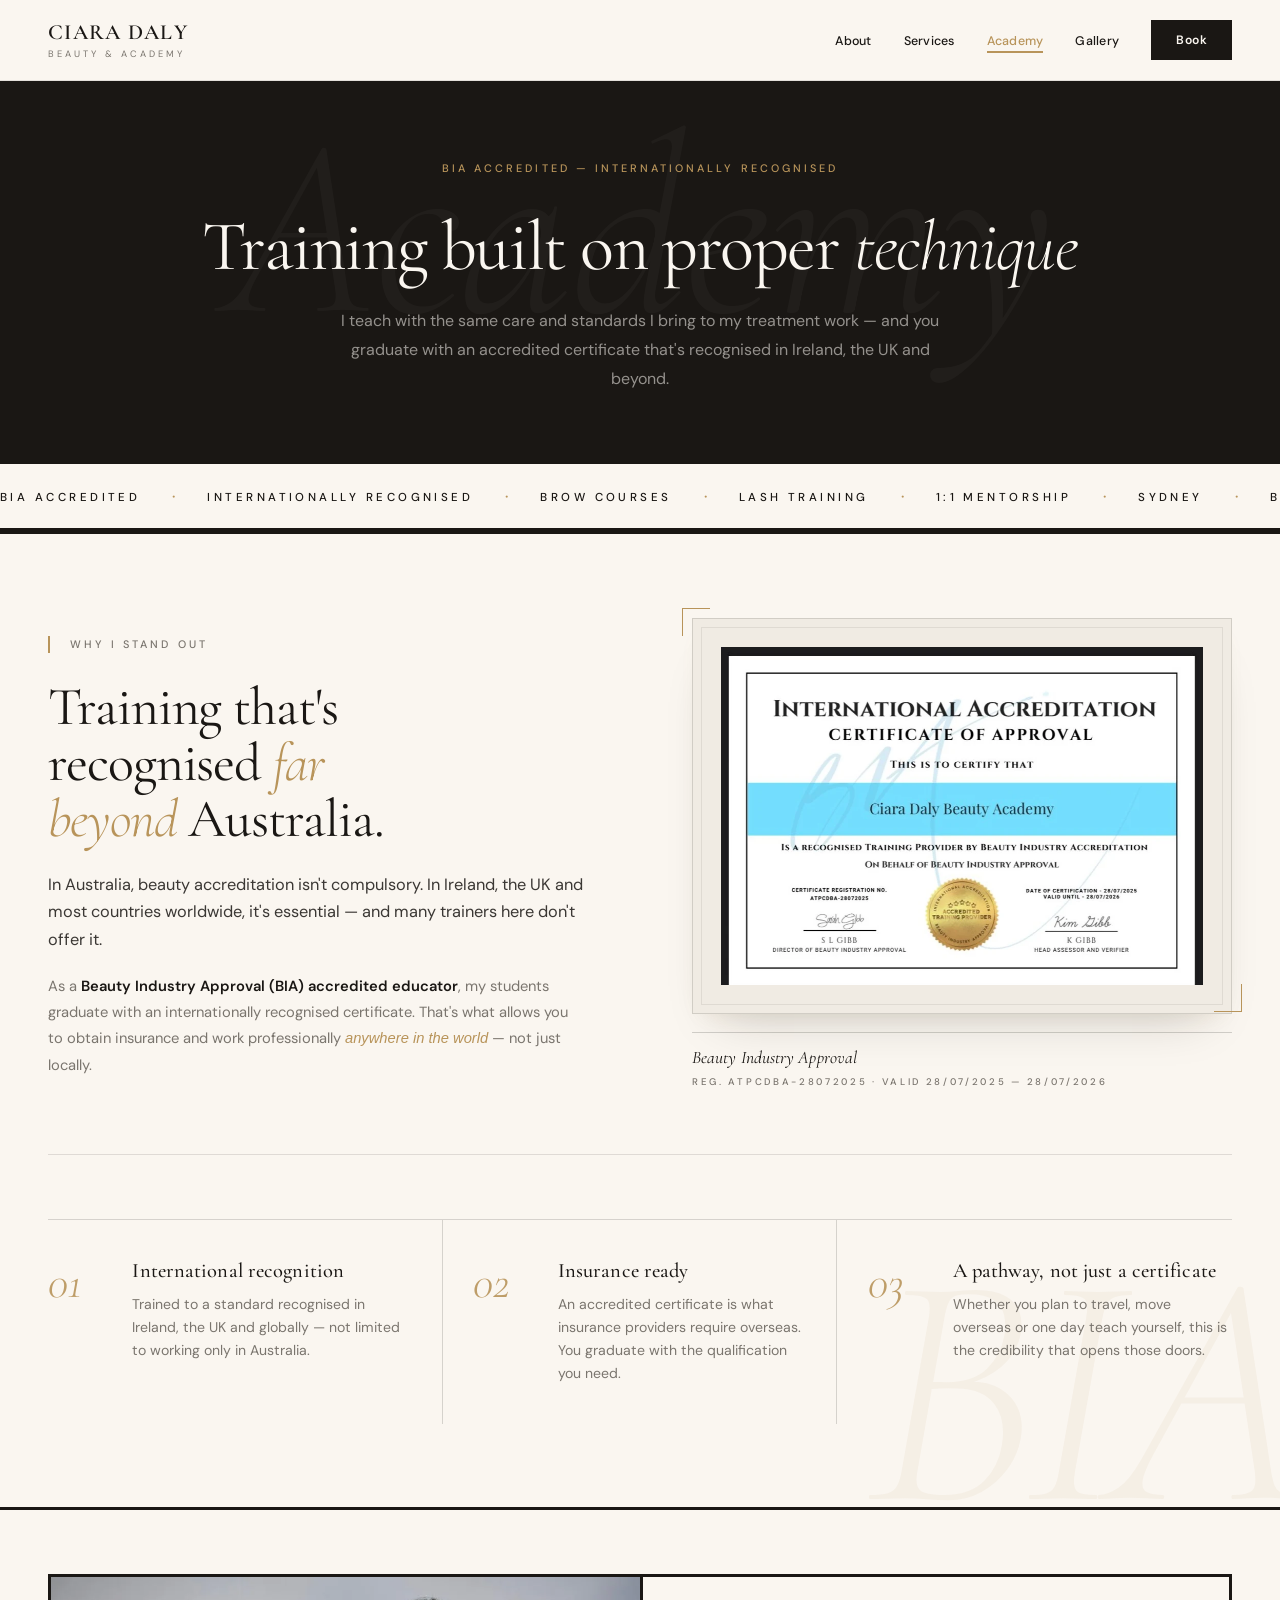
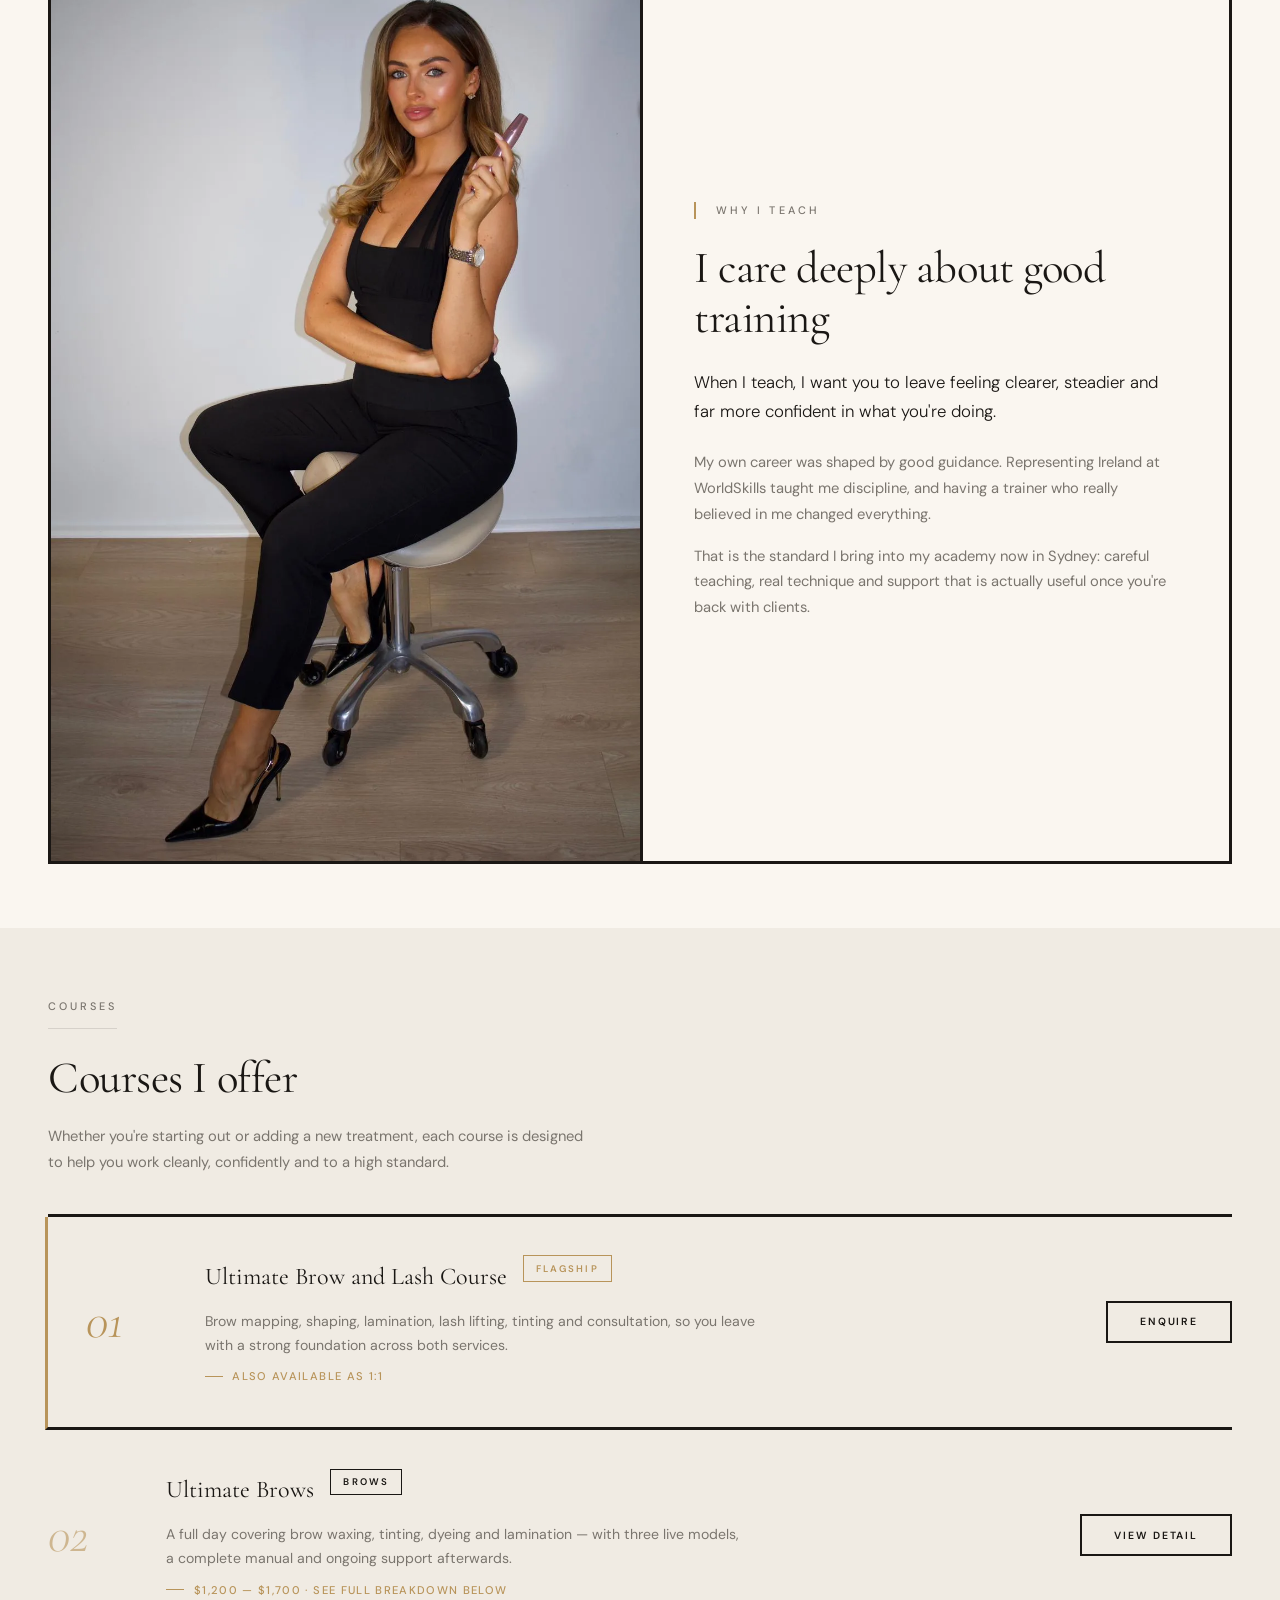
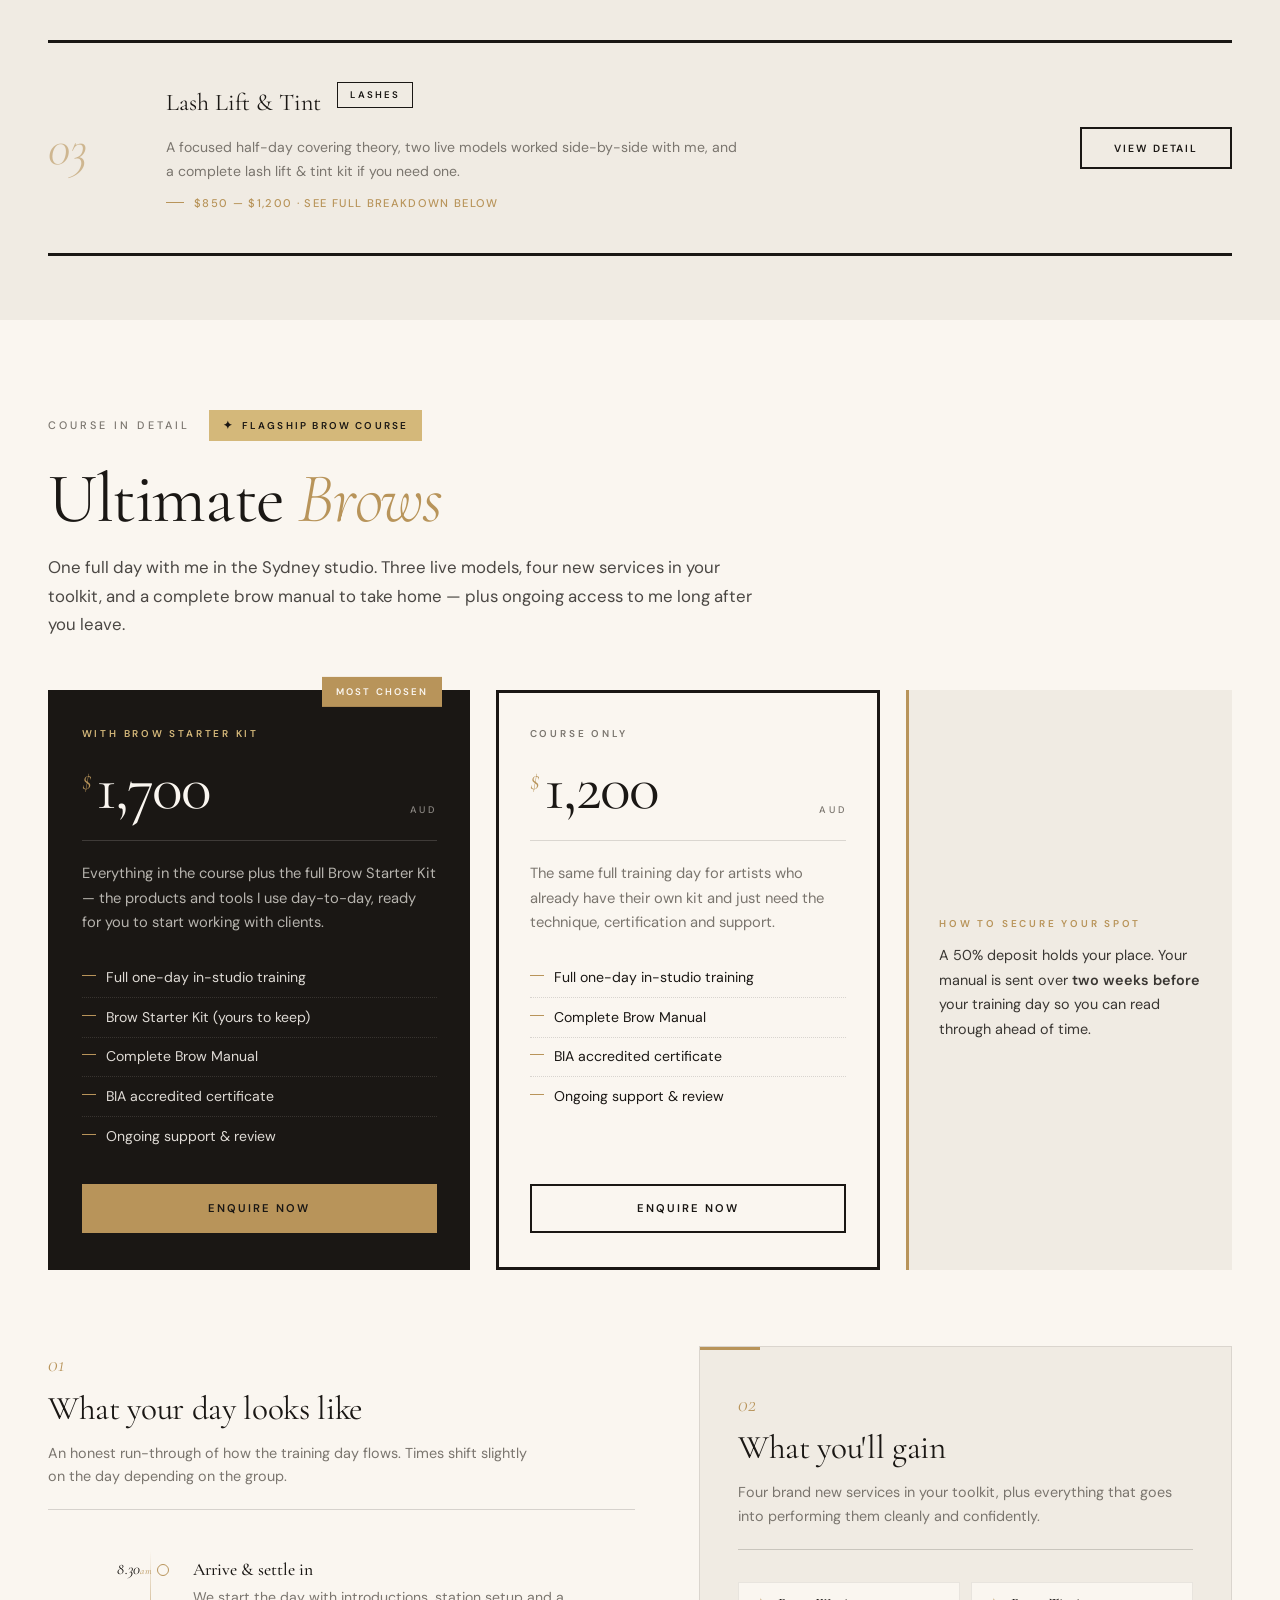
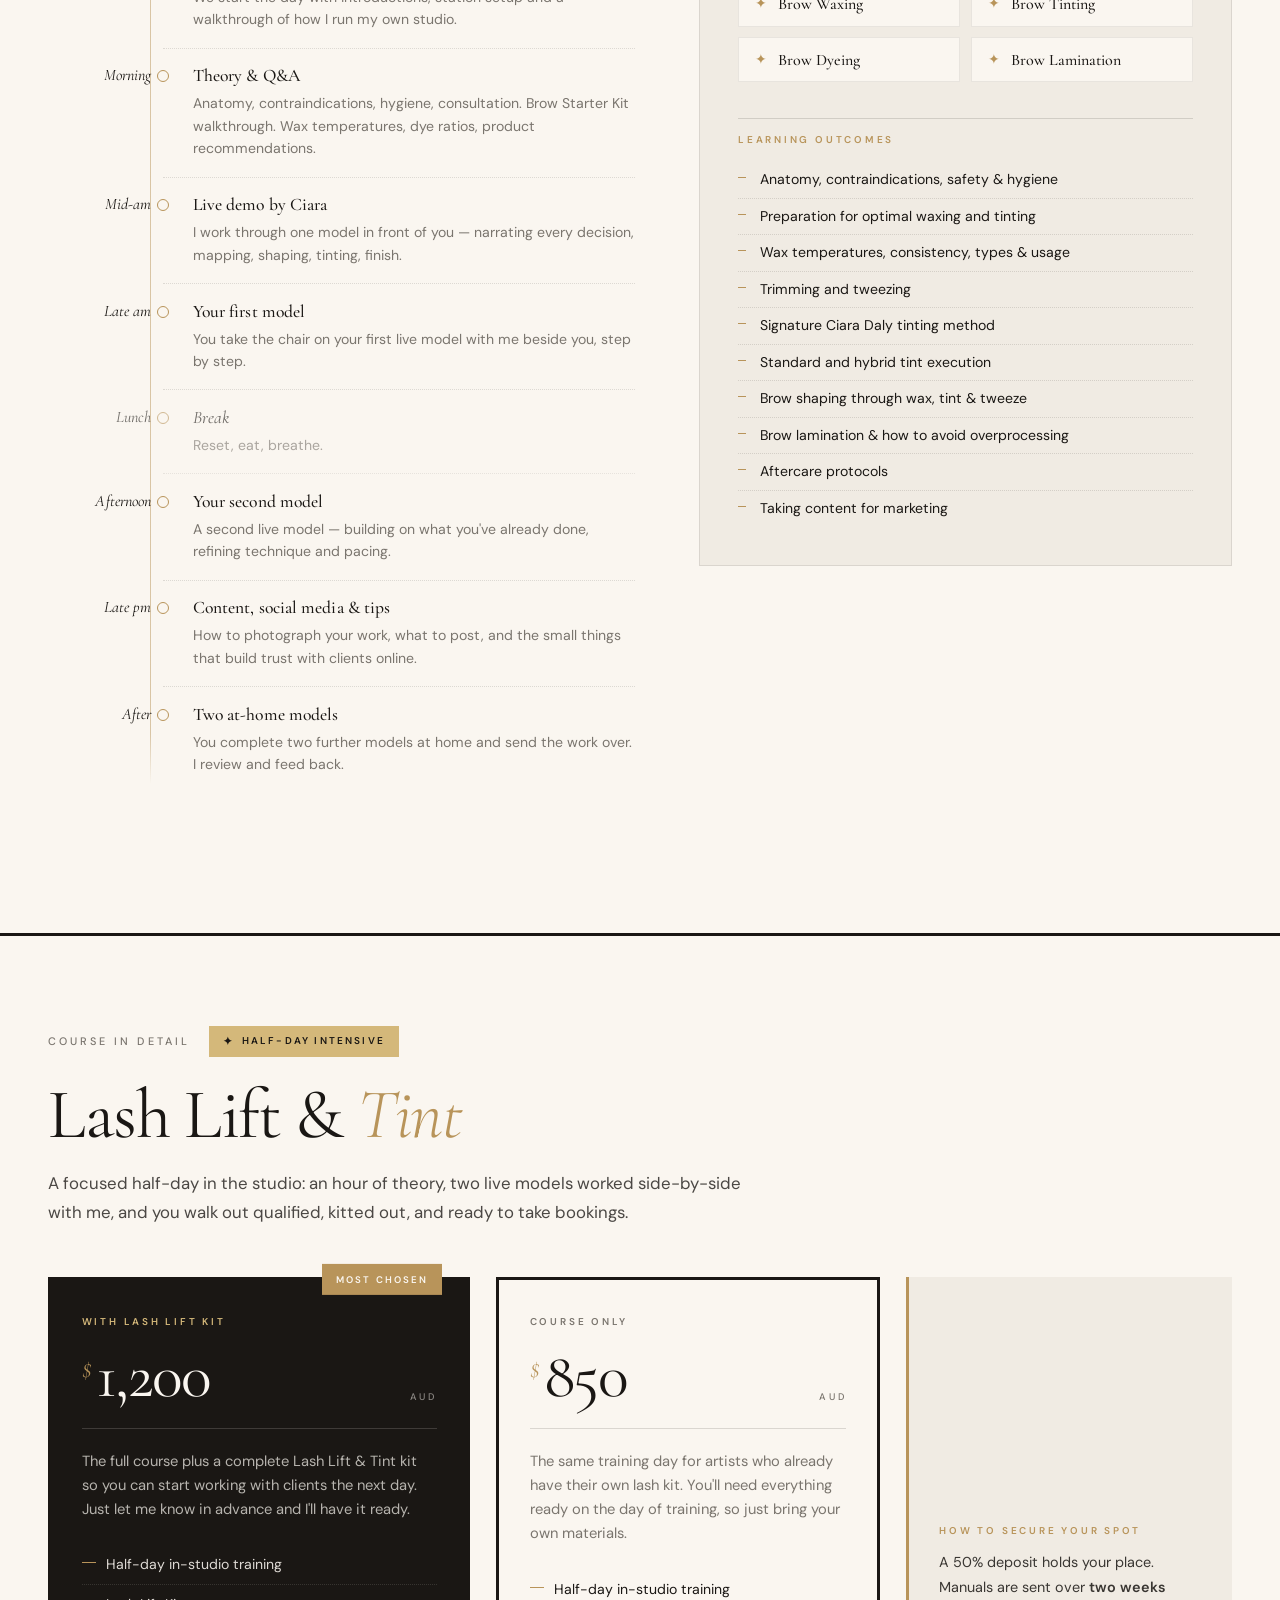
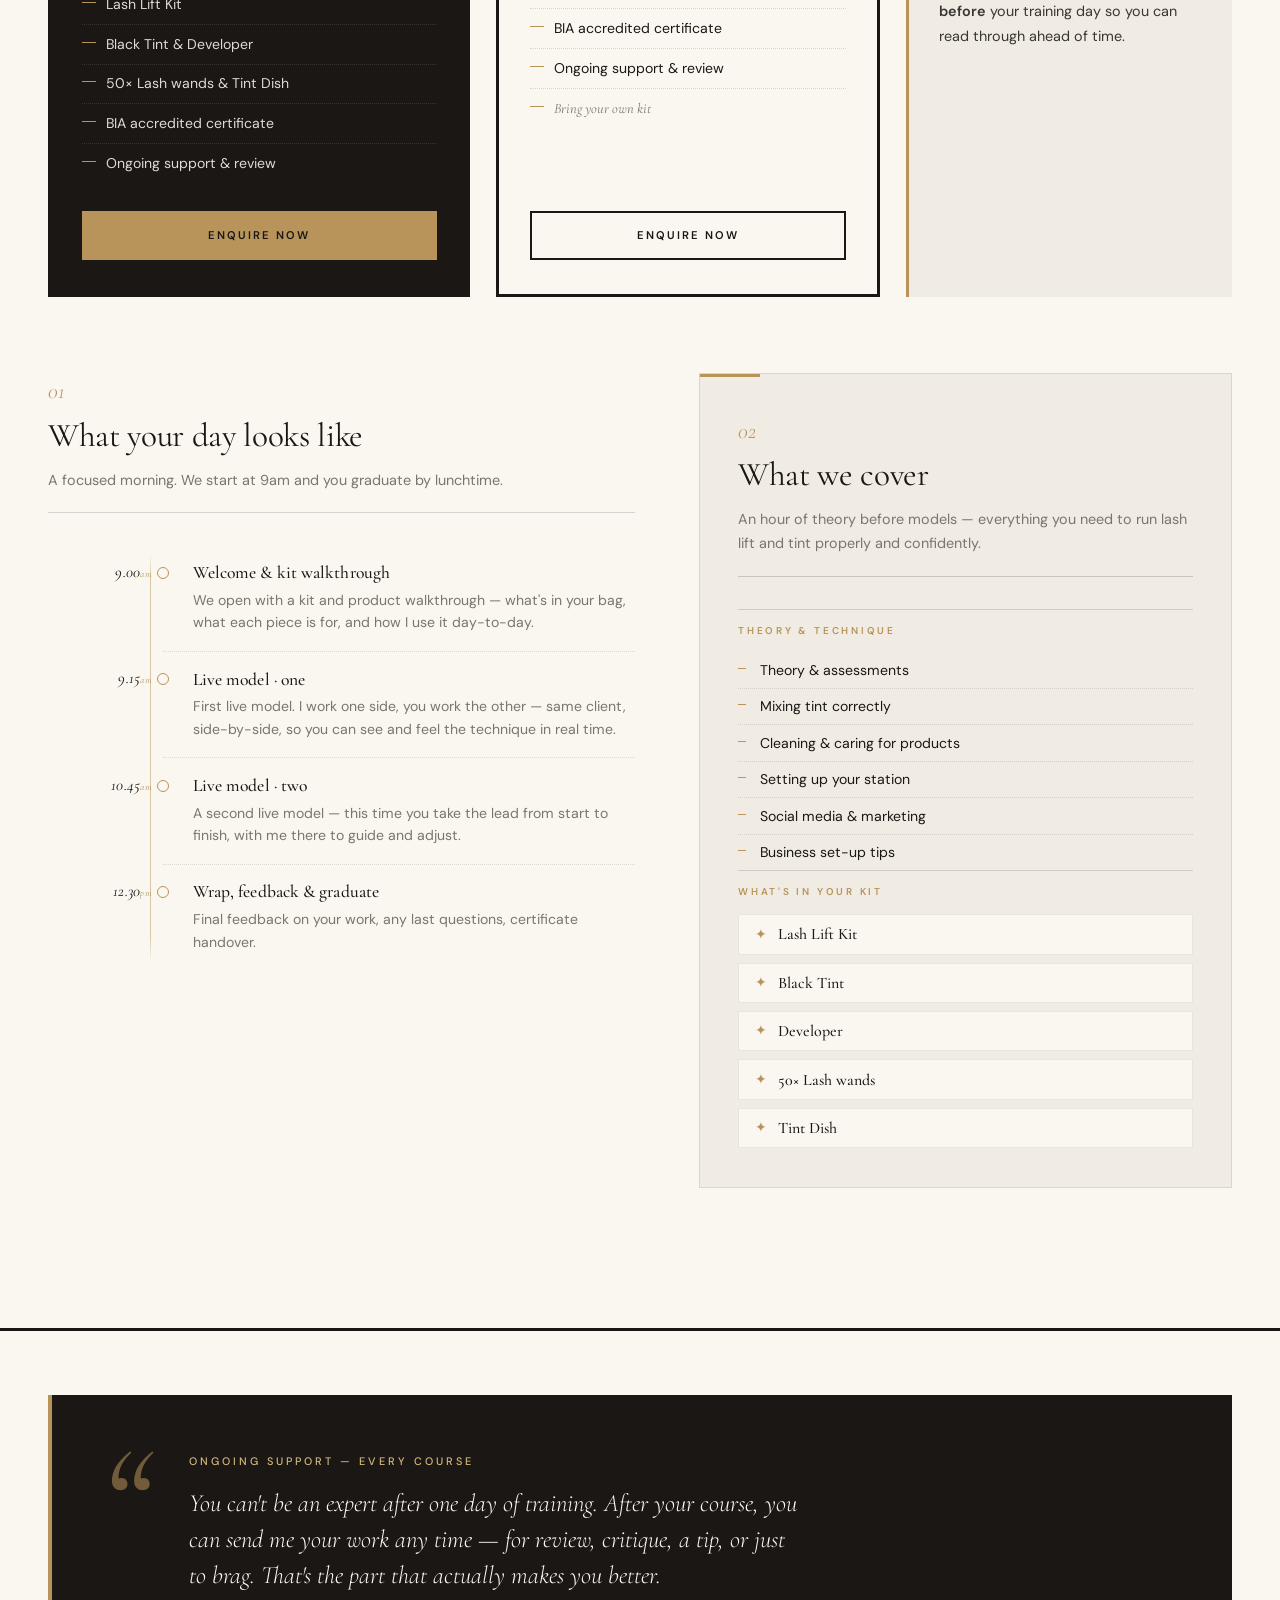
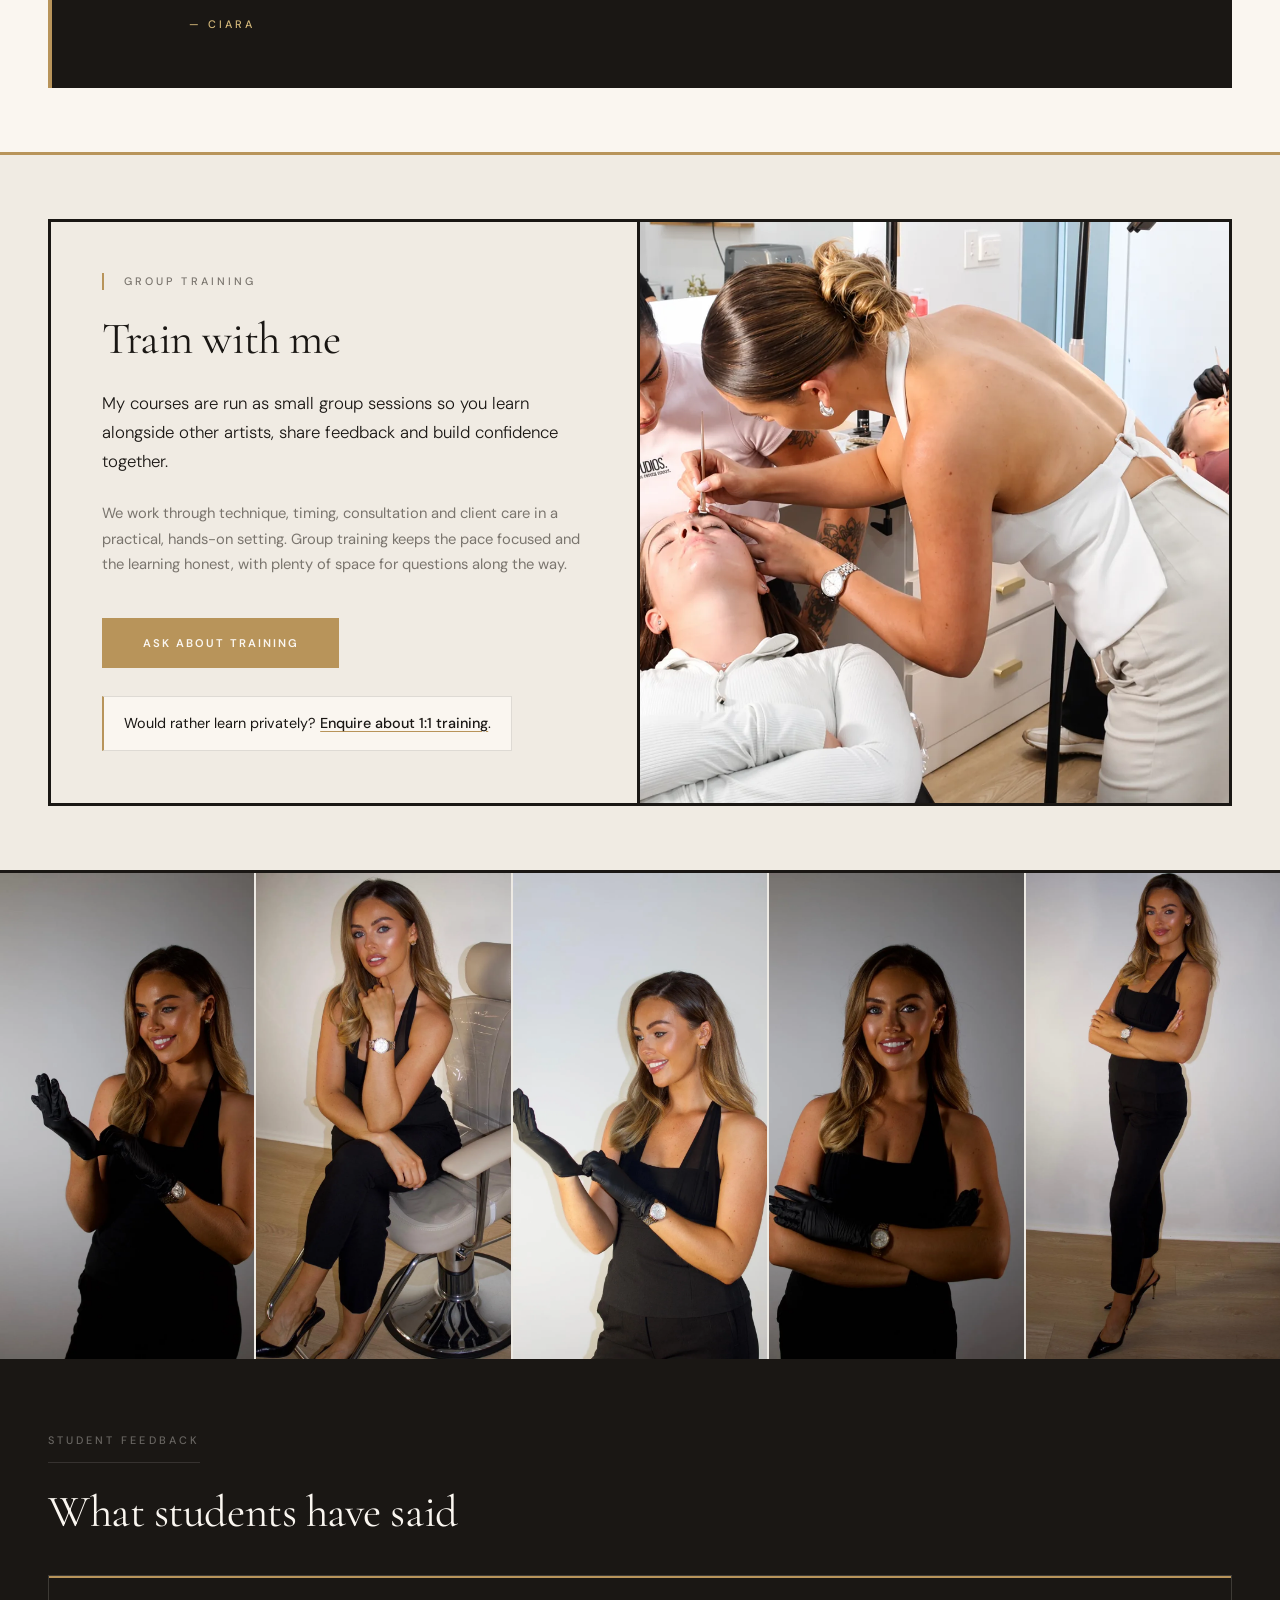
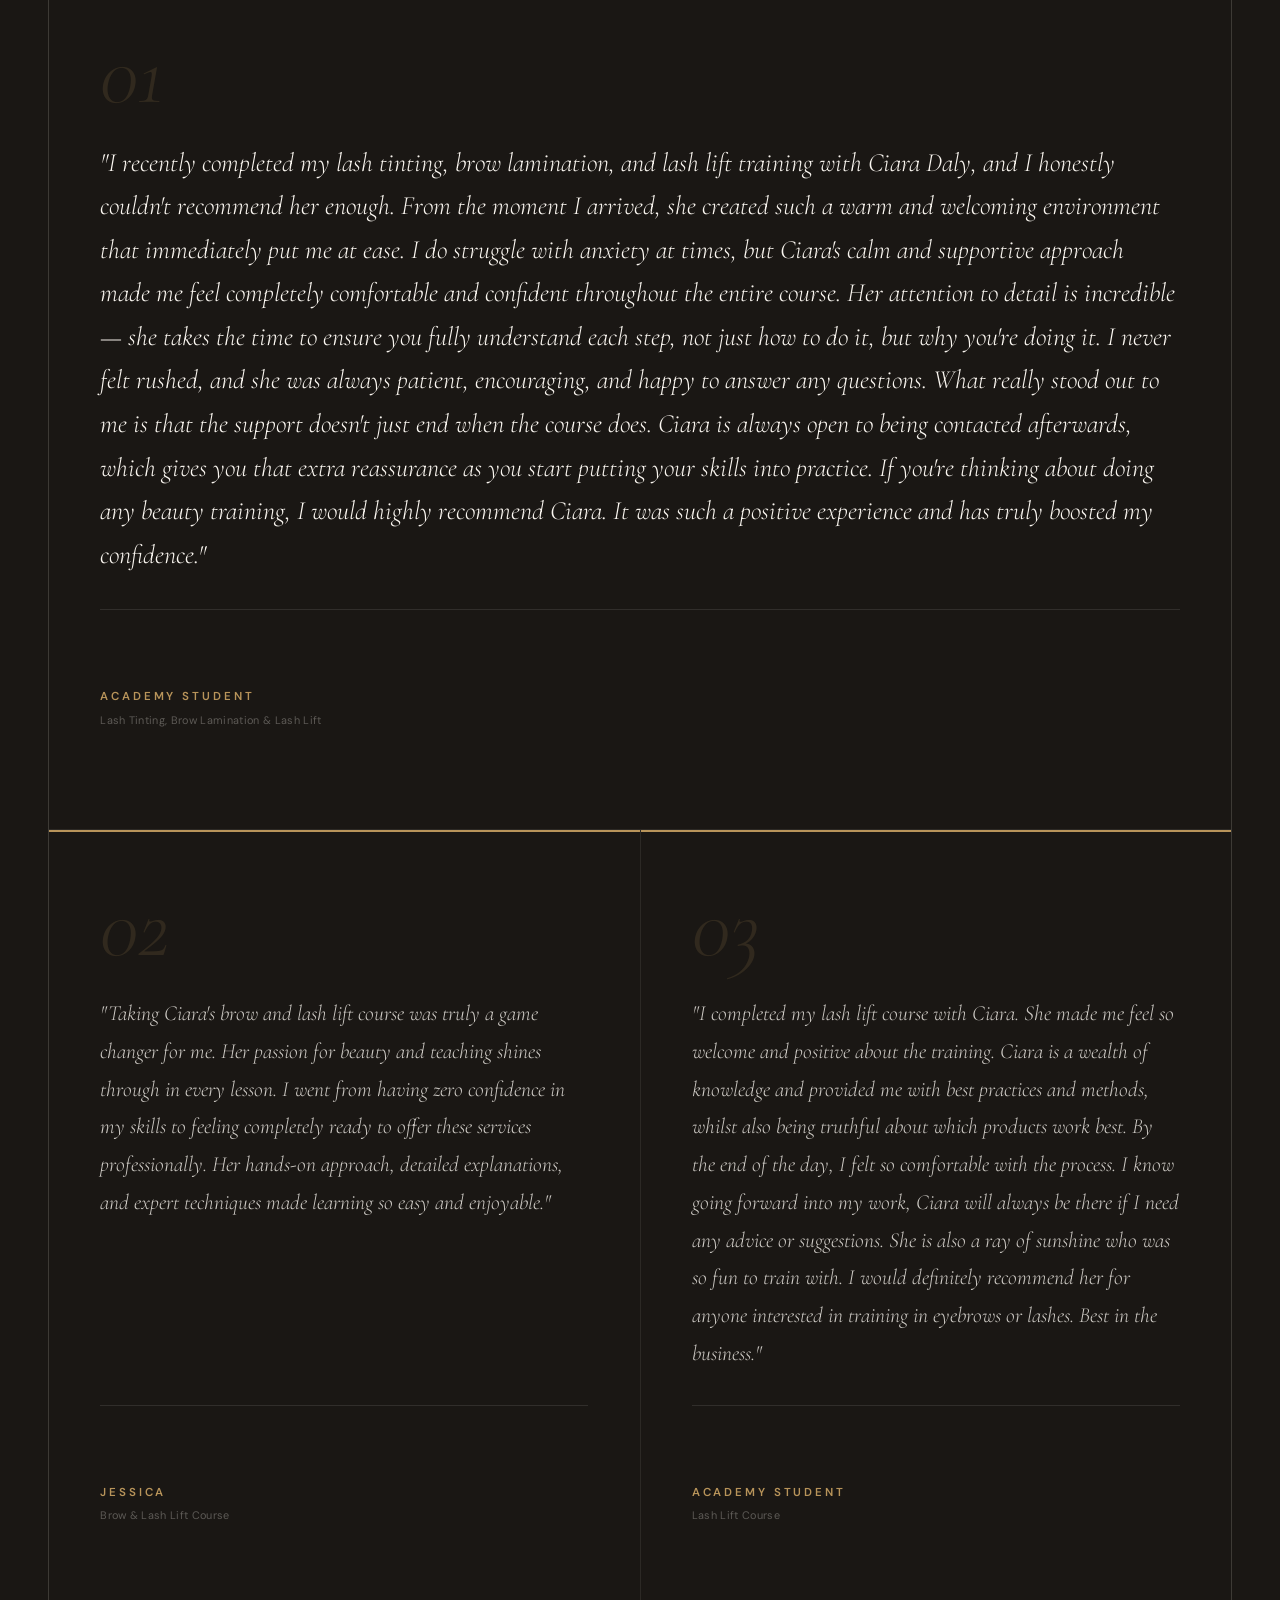
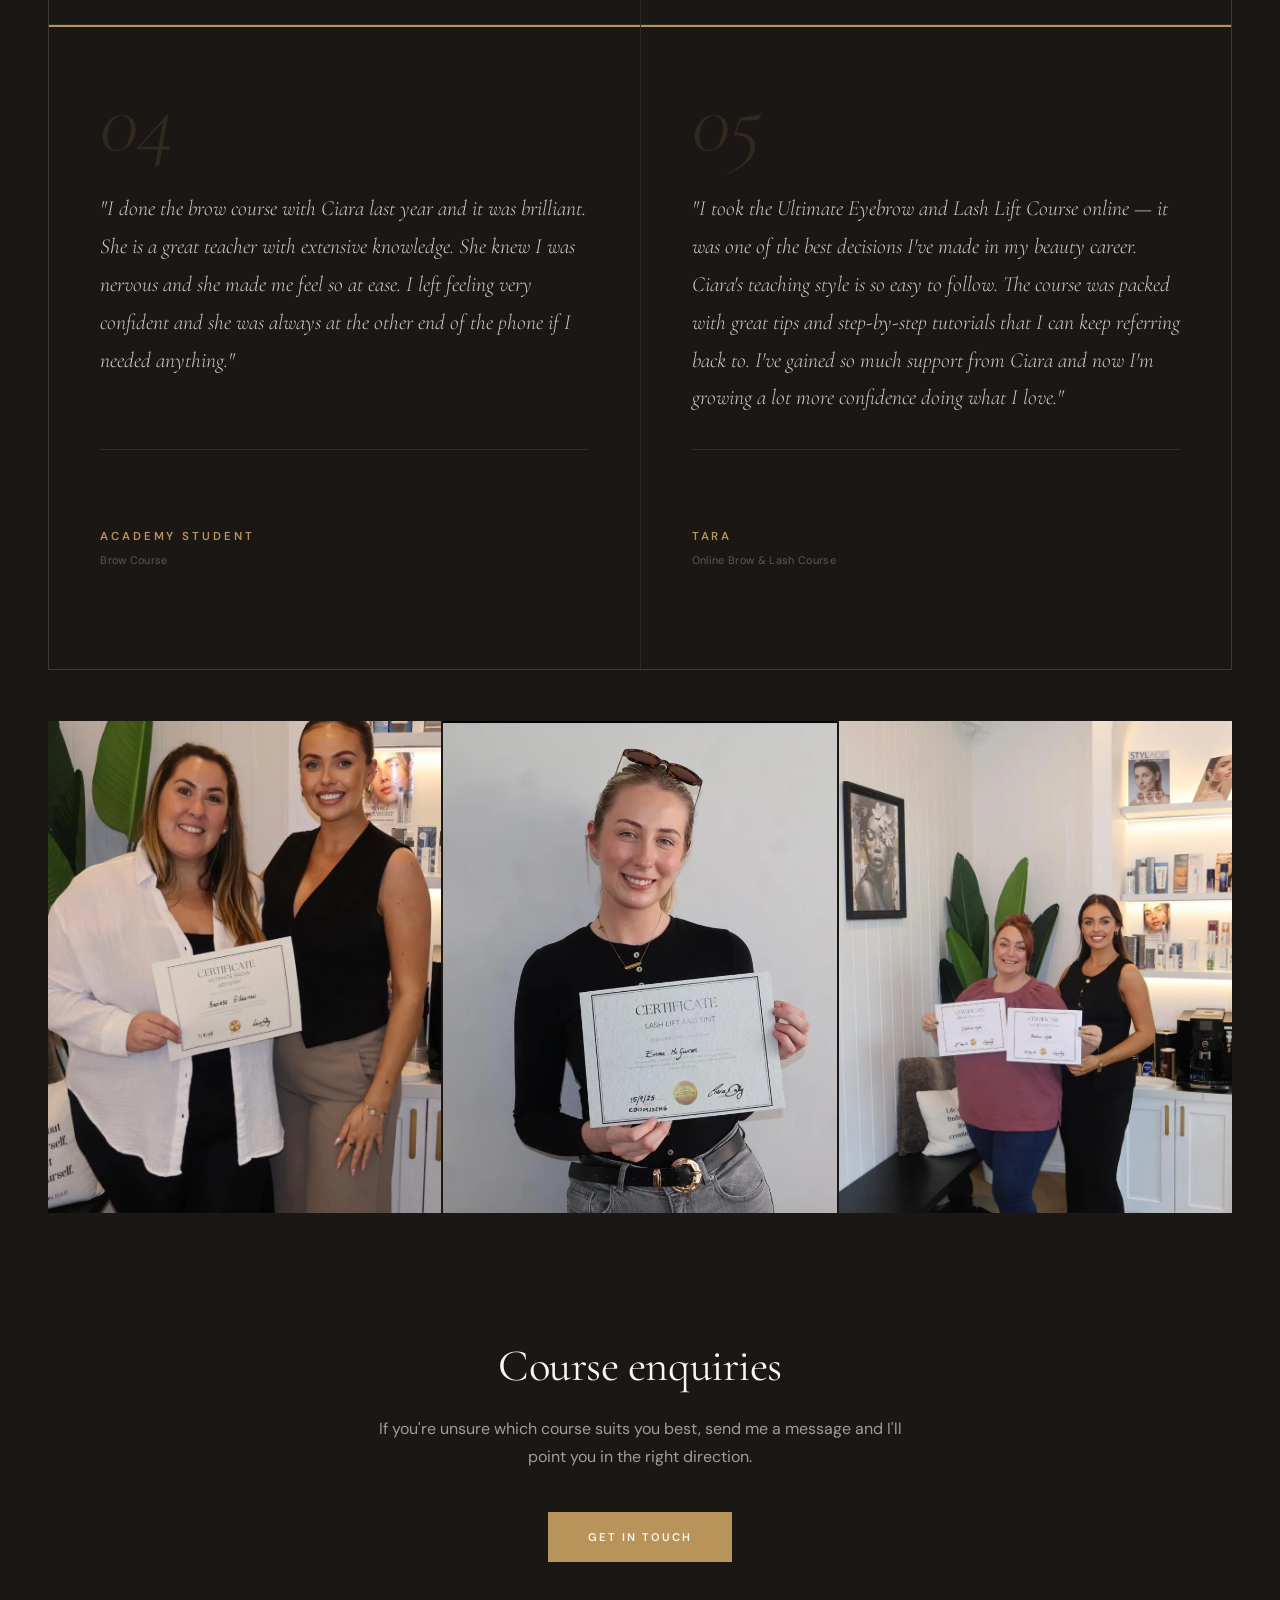
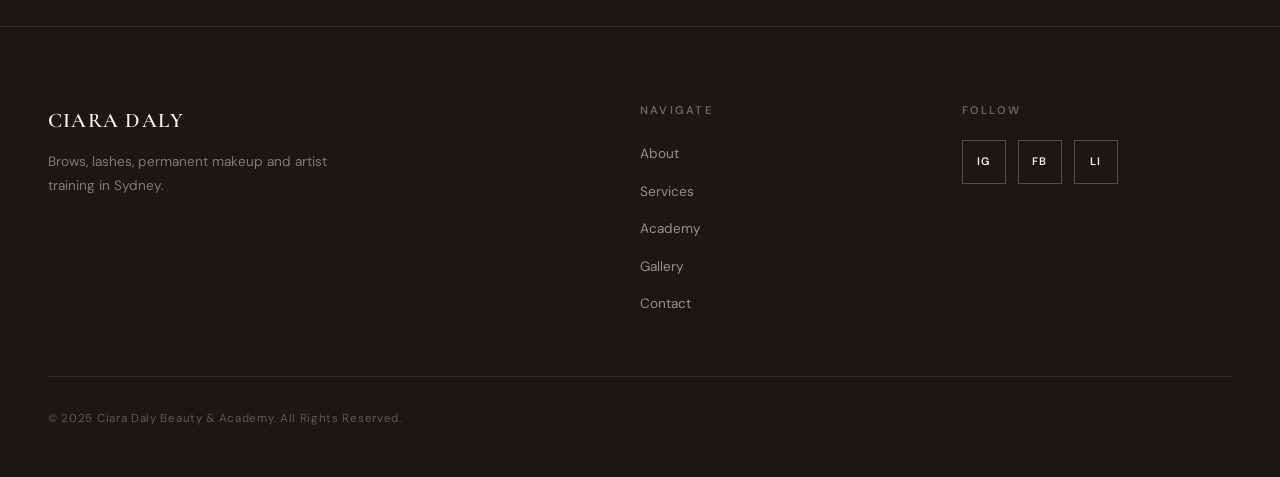
==== commit a200b337: "Add Lash Lift & Tint course detail with shared ongoing-support Mirror the Ultimate Brows breakdown f" ====
--- a/academy.html
+++ b/academy.html
@@ -194,13 +194,13 @@
                         <div class="course-list-number">03</div>
                         <div class="course-list-content">
                             <div class="course-list-header">
-                                <h3>Lash Lift and Tint Course</h3>
+                                <h3>Lash Lift &amp; Tint</h3>
                                 <span class="tag">Lashes</span>
                             </div>
-                            <p>Everything I look for in a clean lash lift and tint: pad selection, lift direction, processing and finish.</p>
-                            <span class="card-note">Also available as 1:1</span>
-                        </div>
-                        <a href="index.html#contact" class="btn-outline">Enquire</a>
+                            <p>A focused half-day covering theory, two live models worked side-by-side with me, and a complete lash lift &amp; tint kit if you need one.</p>
+                            <span class="card-note">$850 — $1,200 · See full breakdown below</span>
+                        </div>
+                        <a href="#lash-lift" class="btn-outline">View detail</a>
                     </div>
                 </div>
             </div>
@@ -369,12 +369,143 @@
                     </div>
                 </div>
 
-                <!-- Ongoing support -->
+            </div>
+        </section>
+
+        <!-- ============================================
+             LASH LIFT & TINT — COURSE DETAIL
+             Half-day intensive: theory, two live models, kit
+             ============================================ -->
+        <section class="course-detail course-detail-bordered" id="lash-lift">
+            <div class="container">
+                <div class="course-detail-head fade-up">
+                    <div class="course-detail-eyebrow">
+                        <span class="eyebrow">Course in detail</span>
+                        <span class="course-detail-flag">Half-day intensive</span>
+                    </div>
+                    <h2 class="course-detail-title">Lash Lift &amp; <em>Tint</em></h2>
+                    <p class="course-detail-lede">A focused half-day in the studio: an hour of theory, two live models worked side-by-side with me, and you walk out qualified, kitted out, and ready to take bookings.</p>
+                </div>
+
+                <!-- Pricing -->
+                <div class="course-pricing fade-up">
+                    <article class="price-card price-card-feature">
+                        <div class="price-card-tag">Most chosen</div>
+                        <div class="price-card-head">
+                            <span class="price-eyebrow">With Lash Lift Kit</span>
+                            <h3 class="price-amount"><sup>$</sup>1,200<span class="price-currency">AUD</span></h3>
+                        </div>
+                        <p class="price-desc">The full course plus a complete Lash Lift &amp; Tint kit so you can start working with clients the next day. Just let me know in advance and I'll have it ready.</p>
+                        <ul class="price-includes">
+                            <li>Half-day in-studio training</li>
+                            <li>Lash Lift Kit</li>
+                            <li>Black Tint &amp; Developer</li>
+                            <li>50× Lash wands &amp; Tint Dish</li>
+                            <li>BIA accredited certificate</li>
+                            <li>Ongoing support &amp; review</li>
+                        </ul>
+                        <a href="index.html#contact" class="btn-gold price-cta">Enquire now</a>
+                    </article>
+                    <article class="price-card">
+                        <div class="price-card-head">
+                            <span class="price-eyebrow">Course only</span>
+                            <h3 class="price-amount"><sup>$</sup>850<span class="price-currency">AUD</span></h3>
+                        </div>
+                        <p class="price-desc">The same training day for artists who already have their own lash kit. You'll need everything ready on the day of training, so just bring your own materials.</p>
+                        <ul class="price-includes">
+                            <li>Half-day in-studio training</li>
+                            <li>BIA accredited certificate</li>
+                            <li>Ongoing support &amp; review</li>
+                            <li><em>Bring your own kit</em></li>
+                        </ul>
+                        <a href="index.html#contact" class="btn-outline price-cta">Enquire now</a>
+                    </article>
+                    <aside class="price-deposit">
+                        <h4>How to secure your spot</h4>
+                        <p>A 50% deposit holds your place. Manuals are sent over <strong>two weeks before</strong> your training day so you can read through ahead of time.</p>
+                    </aside>
+                </div>
+
+                <!-- Schedule + theory split -->
+                <div class="course-detail-grid fade-up">
+                    <!-- Day schedule -->
+                    <div class="course-schedule">
+                        <div class="course-block-head">
+                            <span class="course-block-label">01</span>
+                            <h3>What your day looks like</h3>
+                            <p class="course-block-note">A focused morning. We start at 9am and you graduate by lunchtime.</p>
+                        </div>
+                        <ol class="schedule-timeline">
+                            <li>
+                                <span class="schedule-time">9.00<small>am</small></span>
+                                <div class="schedule-content">
+                                    <h4>Welcome &amp; kit walkthrough</h4>
+                                    <p>We open with a kit and product walkthrough — what's in your bag, what each piece is for, and how I use it day-to-day.</p>
+                                </div>
+                            </li>
+                            <li>
+                                <span class="schedule-time">9.15<small>am</small></span>
+                                <div class="schedule-content">
+                                    <h4>Live model · one</h4>
+                                    <p>First live model. I work one side, you work the other — same client, side-by-side, so you can see and feel the technique in real time.</p>
+                                </div>
+                            </li>
+                            <li>
+                                <span class="schedule-time">10.45<small>am</small></span>
+                                <div class="schedule-content">
+                                    <h4>Live model · two</h4>
+                                    <p>A second live model — this time you take the lead from start to finish, with me there to guide and adjust.</p>
+                                </div>
+                            </li>
+                            <li>
+                                <span class="schedule-time">12.30<small>pm</small></span>
+                                <div class="schedule-content">
+                                    <h4>Wrap, feedback &amp; graduate</h4>
+                                    <p>Final feedback on your work, any last questions, certificate handover.</p>
+                                </div>
+                            </li>
+                        </ol>
+                    </div>
+
+                    <!-- Theory + kit -->
+                    <div class="course-outcomes">
+                        <div class="course-block-head">
+                            <span class="course-block-label">02</span>
+                            <h3>What we cover</h3>
+                            <p class="course-block-note">An hour of theory before models — everything you need to run lash lift and tint properly and confidently.</p>
+                        </div>
+                        <h4 class="outcomes-subhead">Theory &amp; technique</h4>
+                        <ul class="outcomes-list">
+                            <li>Theory &amp; assessments</li>
+                            <li>Mixing tint correctly</li>
+                            <li>Cleaning &amp; caring for products</li>
+                            <li>Setting up your station</li>
+                            <li>Social media &amp; marketing</li>
+                            <li>Business set-up tips</li>
+                        </ul>
+                        <h4 class="outcomes-subhead">What's in your kit</h4>
+                        <ul class="kit-list">
+                            <li><span class="kit-mark">✦</span> Lash Lift Kit</li>
+                            <li><span class="kit-mark">✦</span> Black Tint</li>
+                            <li><span class="kit-mark">✦</span> Developer</li>
+                            <li><span class="kit-mark">✦</span> 50× Lash wands</li>
+                            <li><span class="kit-mark">✦</span> Tint Dish</li>
+                        </ul>
+                    </div>
+                </div>
+            </div>
+        </section>
+
+        <!-- ============================================
+             ONGOING SUPPORT — applies to both courses
+             ============================================ -->
+        <section class="ongoing-support-section">
+            <div class="container">
                 <aside class="ongoing-support fade-up">
                     <div class="ongoing-support-mark" aria-hidden="true">“</div>
                     <div class="ongoing-support-content">
-                        <span class="eyebrow">Ongoing support</span>
-                        <p class="ongoing-support-quote">You can't be an expert after one day of training. After the course, you can send me your work any time — for review, critique, a tip, or just to brag. That's the part that actually makes you better.</p>
+                        <span class="eyebrow">Ongoing support — every course</span>
+                        <p class="ongoing-support-quote">You can't be an expert after one day of training. After your course, you can send me your work any time — for review, critique, a tip, or just to brag. That's the part that actually makes you better.</p>
                         <span class="ongoing-support-attr">— Ciara</span>
                     </div>
                 </aside>
--- a/style.css
+++ b/style.css
@@ -2516,6 +2516,11 @@
     scroll-margin-top: 100px;
 }
 
+/* Variant — second course-detail in a row gets a thick rule above to separate */
+.course-detail-bordered {
+    border-top: var(--border-thick);
+}
+
 .course-detail-head {
     max-width: 720px;
     margin-bottom: clamp(2.5rem, 4vw, 3.5rem);
@@ -2725,6 +2730,13 @@
 
 .price-includes li:last-child {
     border-bottom: none;
+}
+
+.price-includes li em {
+    font-style: italic;
+    color: var(--muted);
+    font-family: var(--font-display);
+    font-size: 1.02em;
 }
 
 .price-cta {
@@ -3013,7 +3025,42 @@
     background: var(--gold);
 }
 
-/* ---- Ongoing support ---- */
+/* ---- Kit contents (lash detail) — same surface as outcomes-services ---- */
+.kit-list {
+    list-style: none;
+    display: grid;
+    grid-template-columns: 1fr;
+    gap: 0.5rem;
+    margin-top: 0.25rem;
+}
+
+.kit-list li {
+    display: flex;
+    align-items: center;
+    gap: 0.7rem;
+    padding: 0.7rem 1rem;
+    background: var(--cream);
+    border: 1px solid rgba(26, 23, 20, 0.08);
+    font-family: var(--font-display);
+    font-size: 1rem;
+    font-weight: 500;
+    color: var(--charcoal);
+    line-height: 1;
+}
+
+.kit-mark {
+    font-size: 0.85rem;
+    color: var(--gold);
+    line-height: 1;
+}
+
+/* ---- Ongoing support — shared section after both course details ---- */
+.ongoing-support-section {
+    padding: clamp(2.5rem, 5vw, 4rem) 0;
+    background: var(--cream);
+    border-top: var(--border-thick);
+}
+
 .ongoing-support {
     position: relative;
     display: grid;
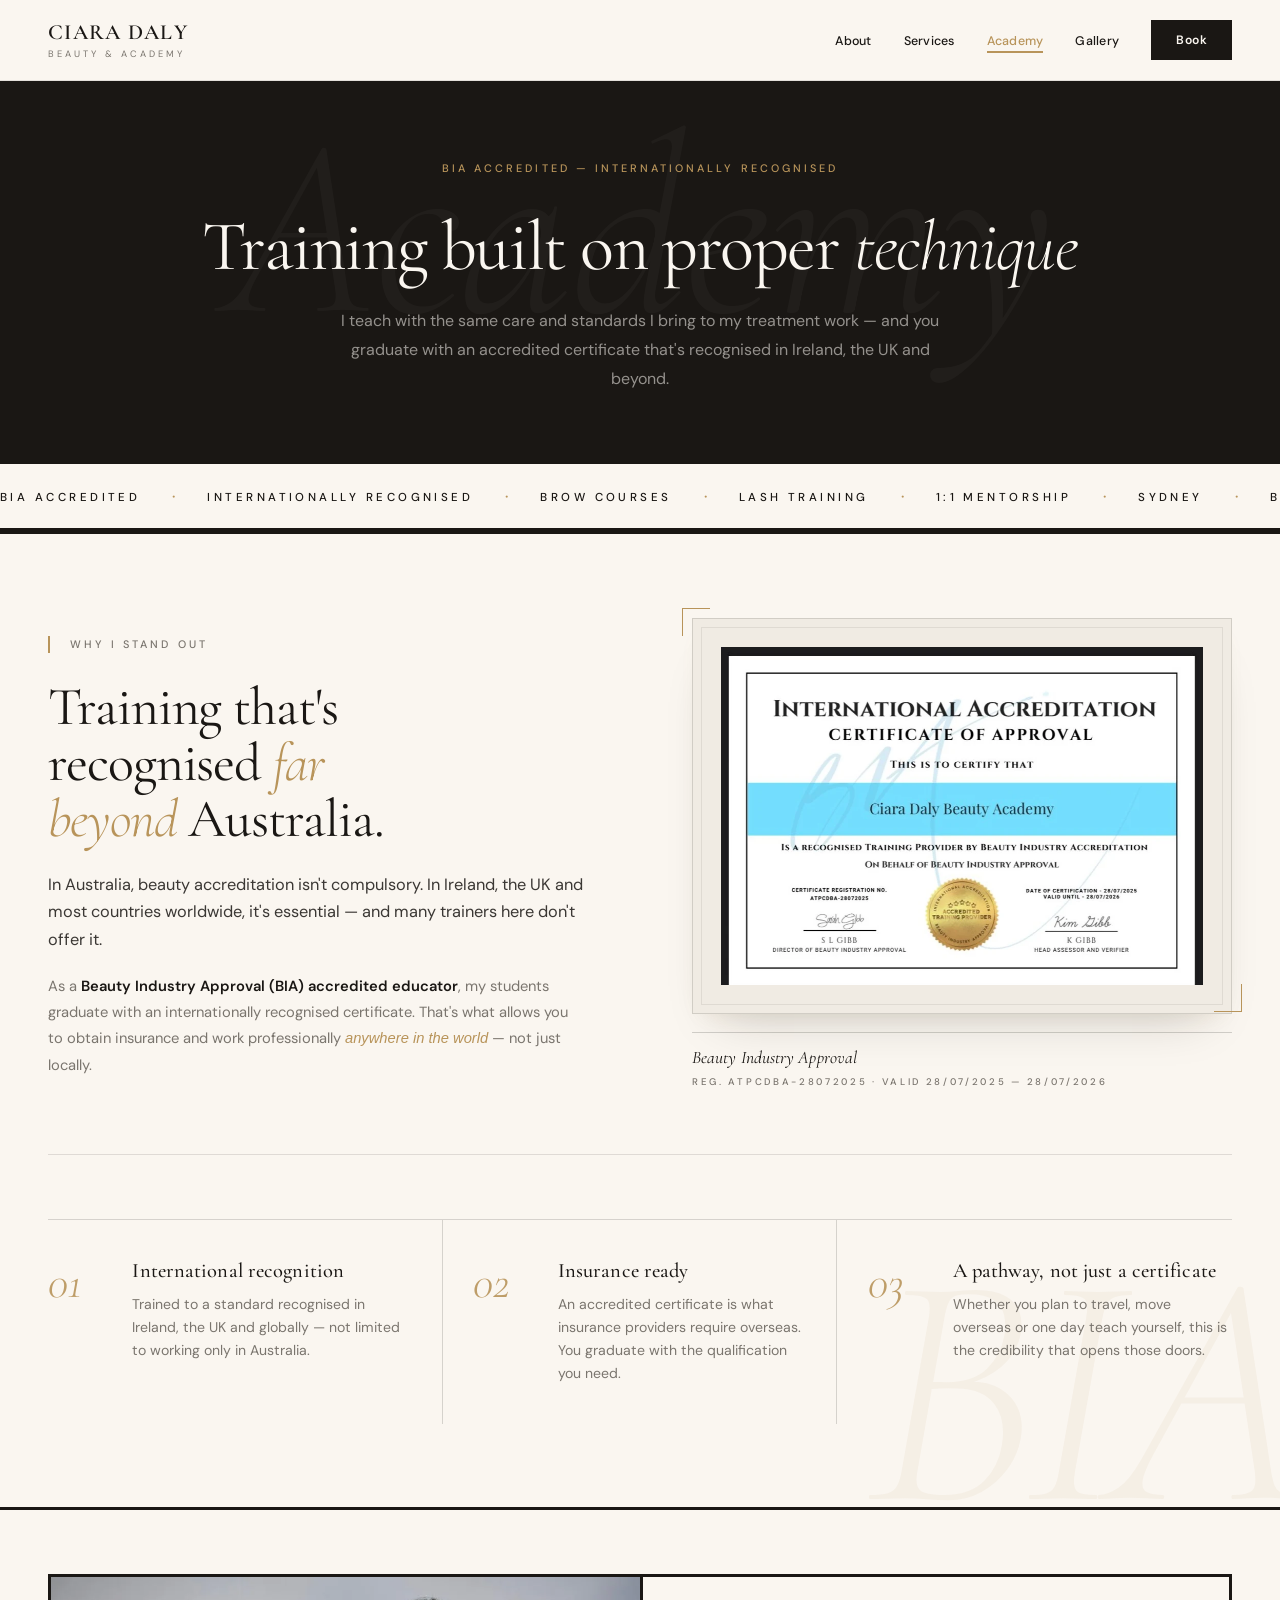
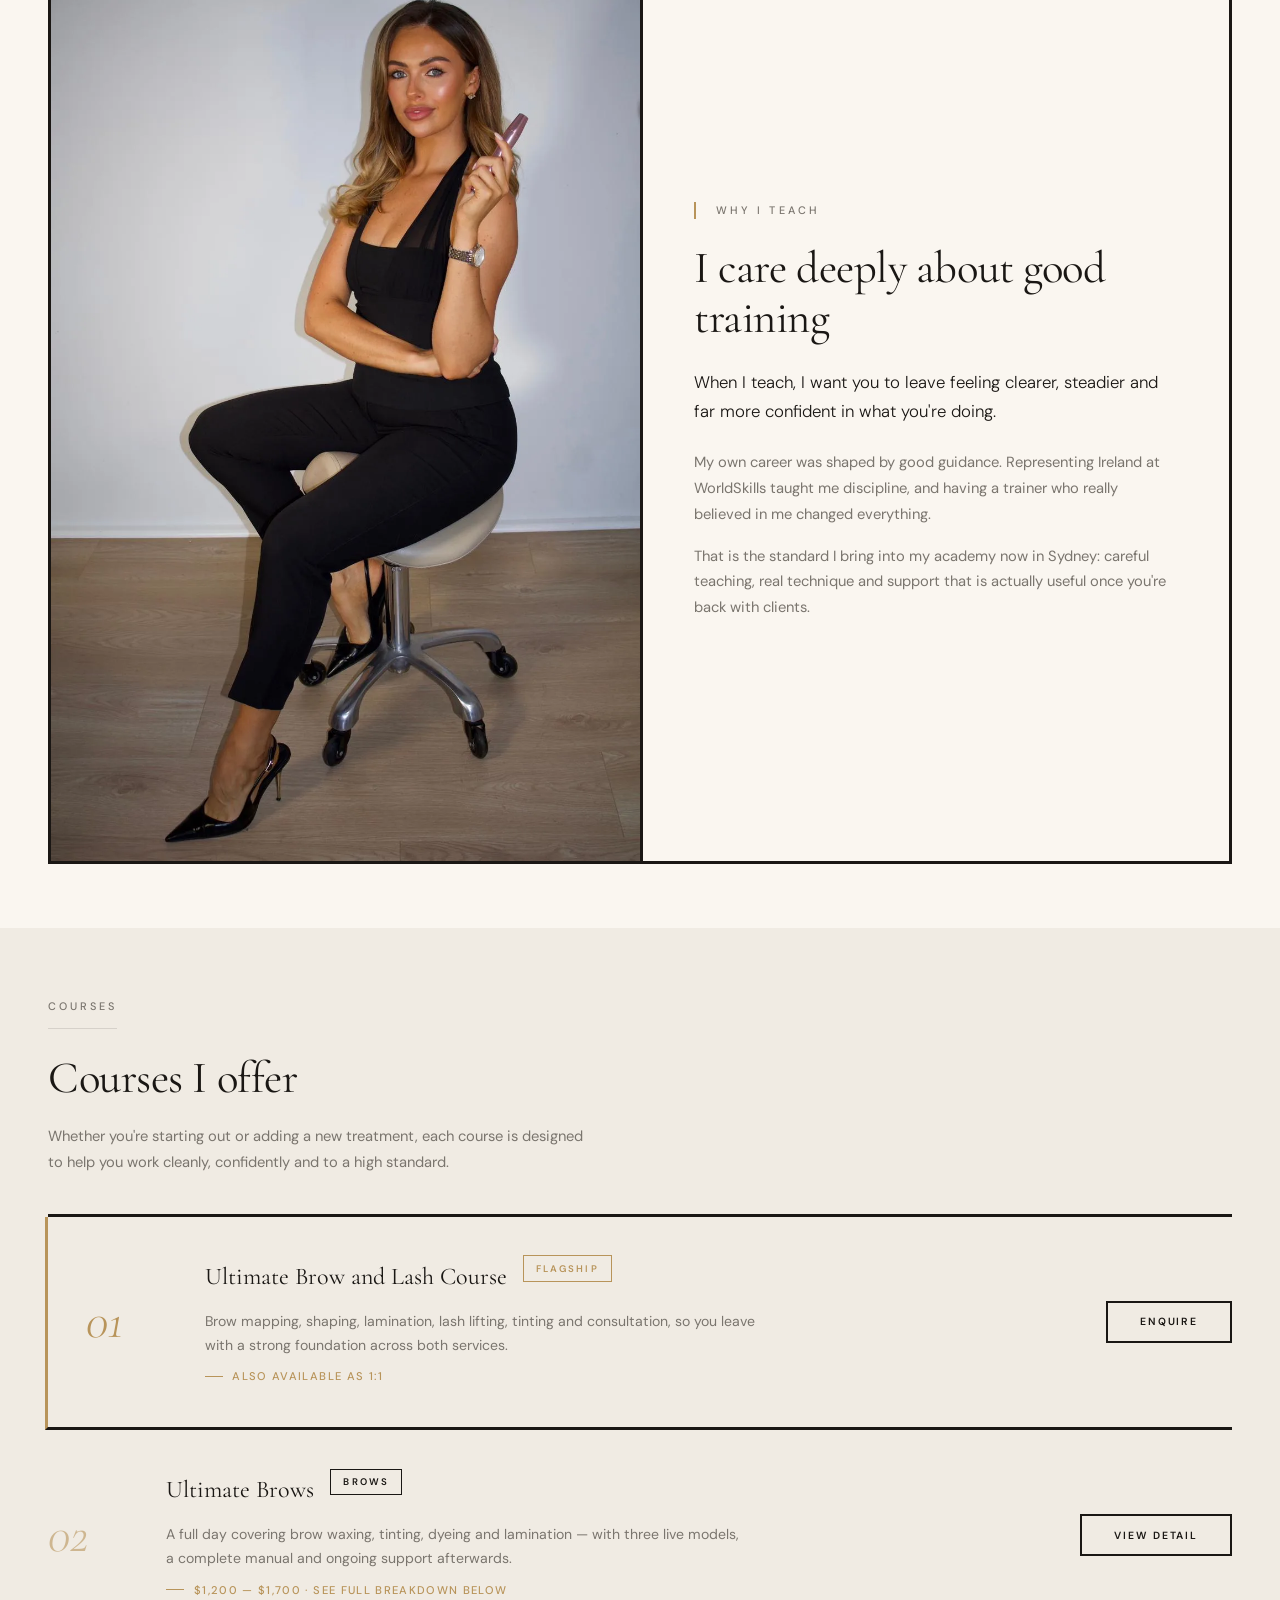
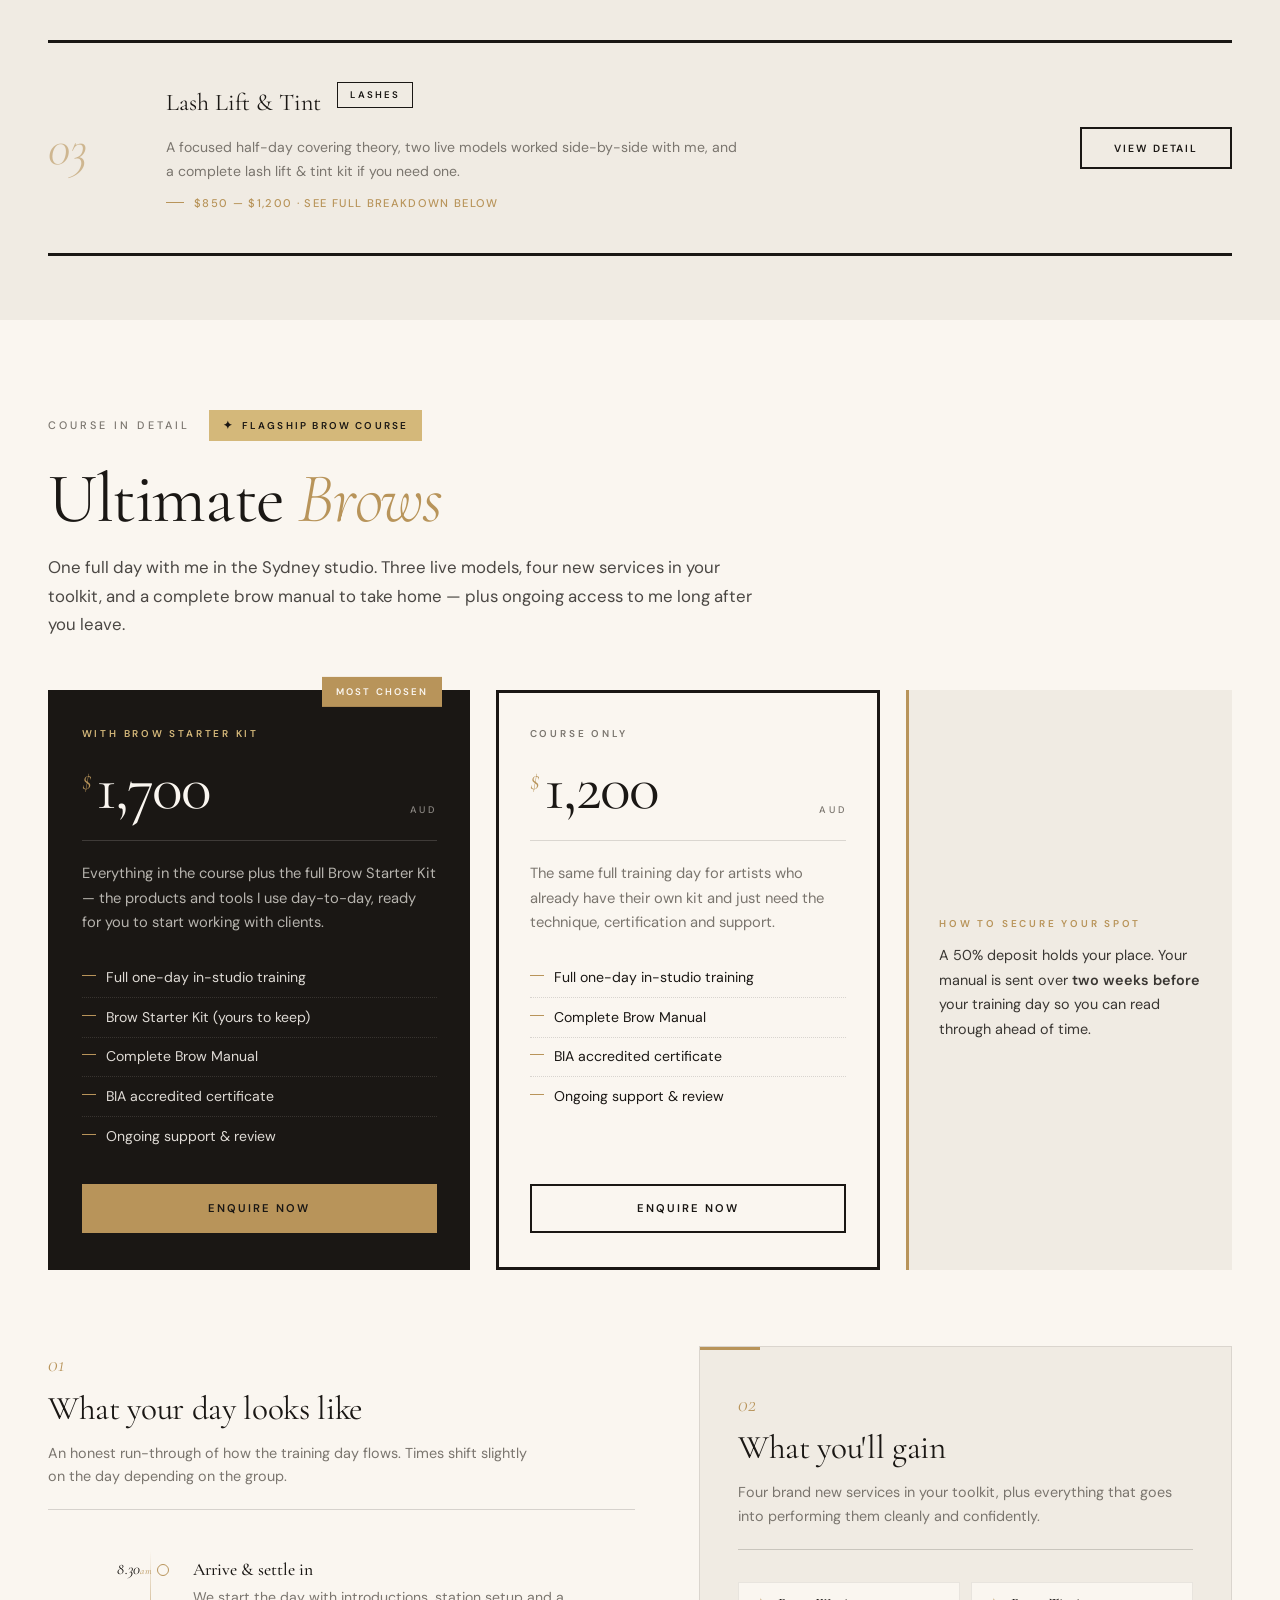
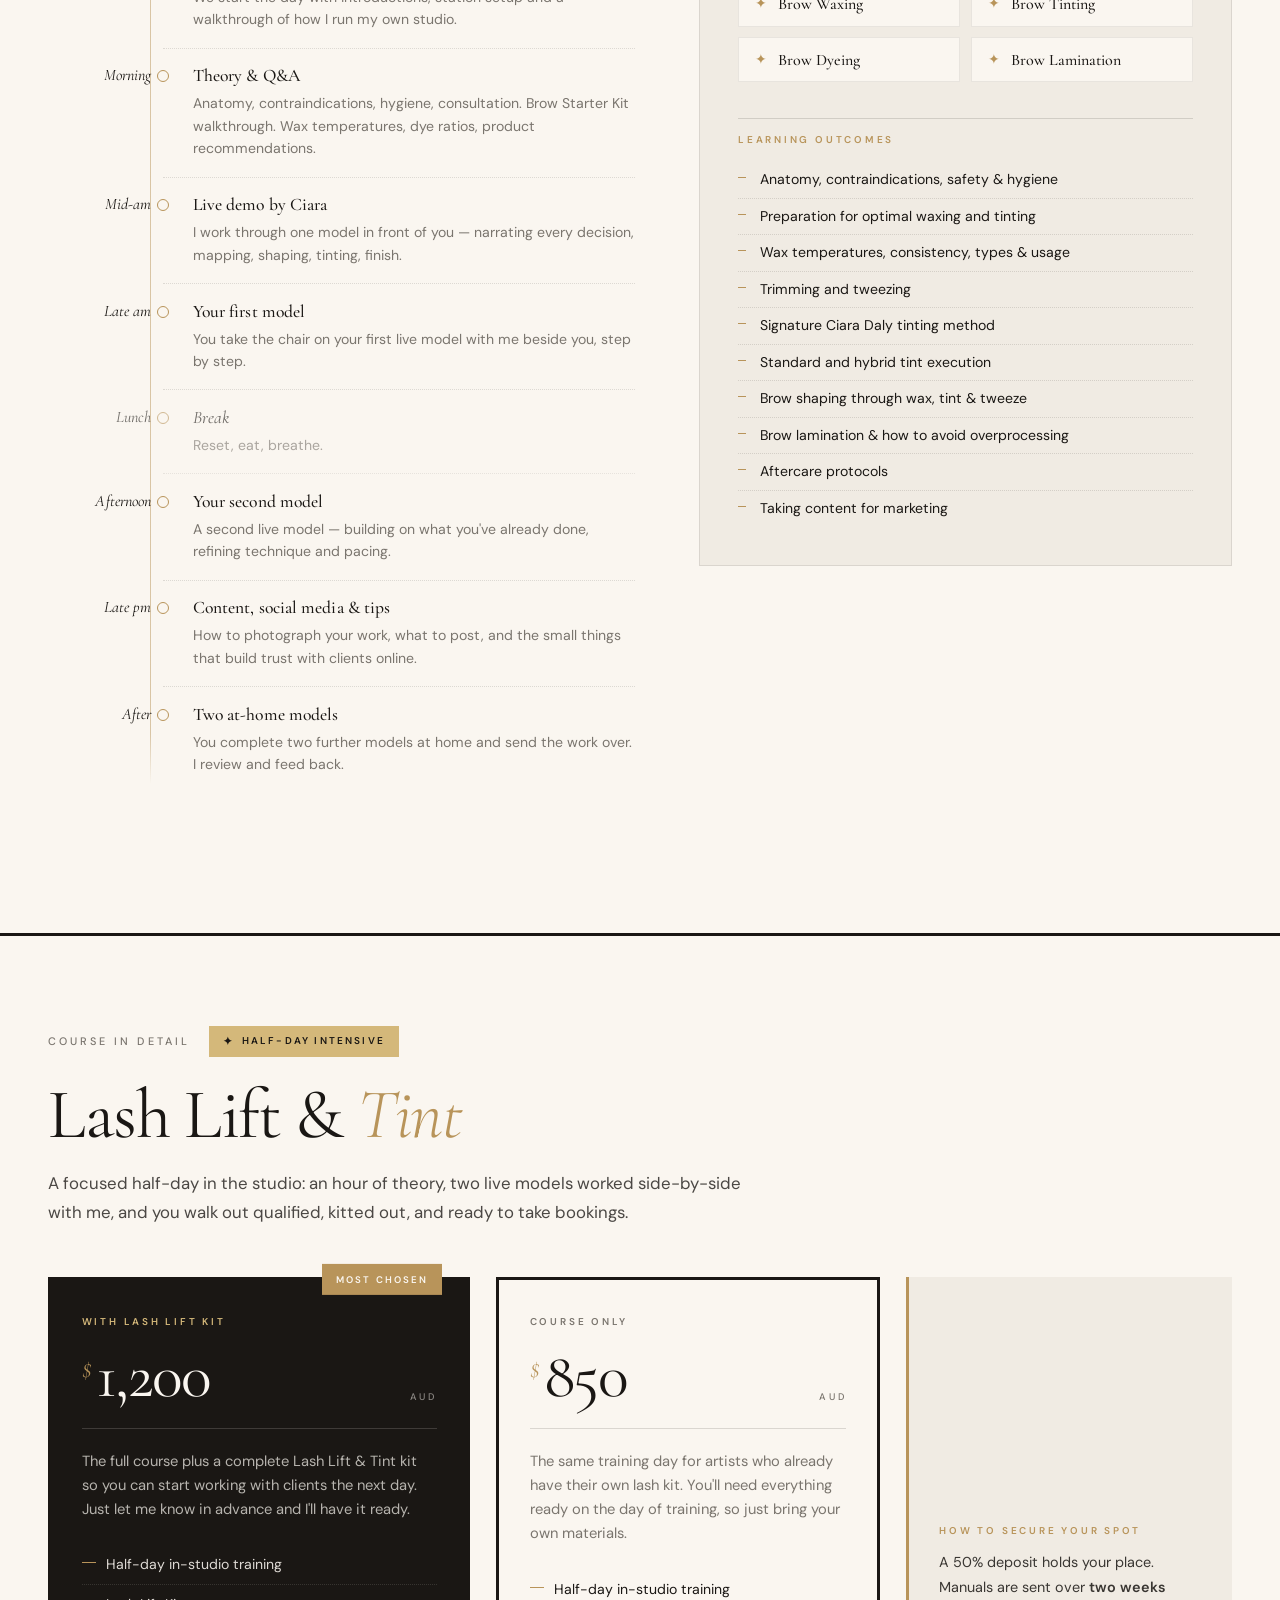
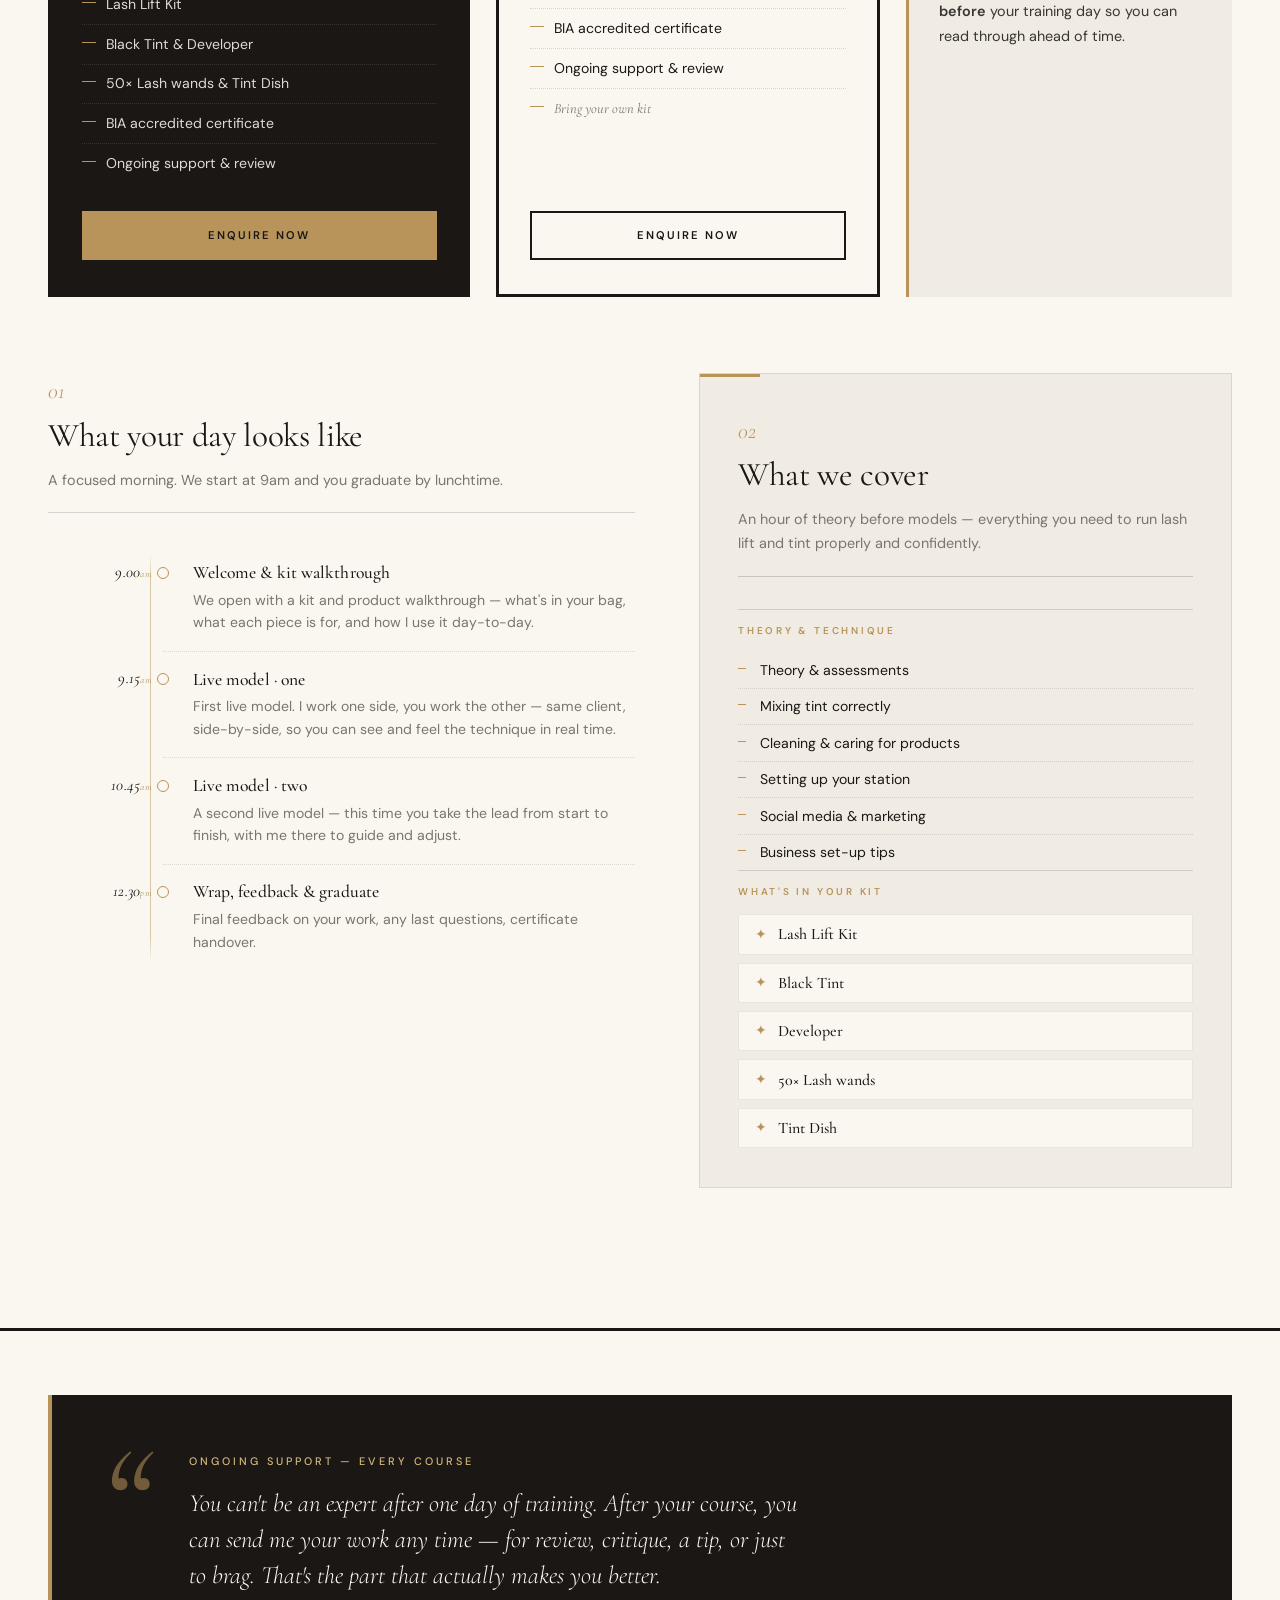
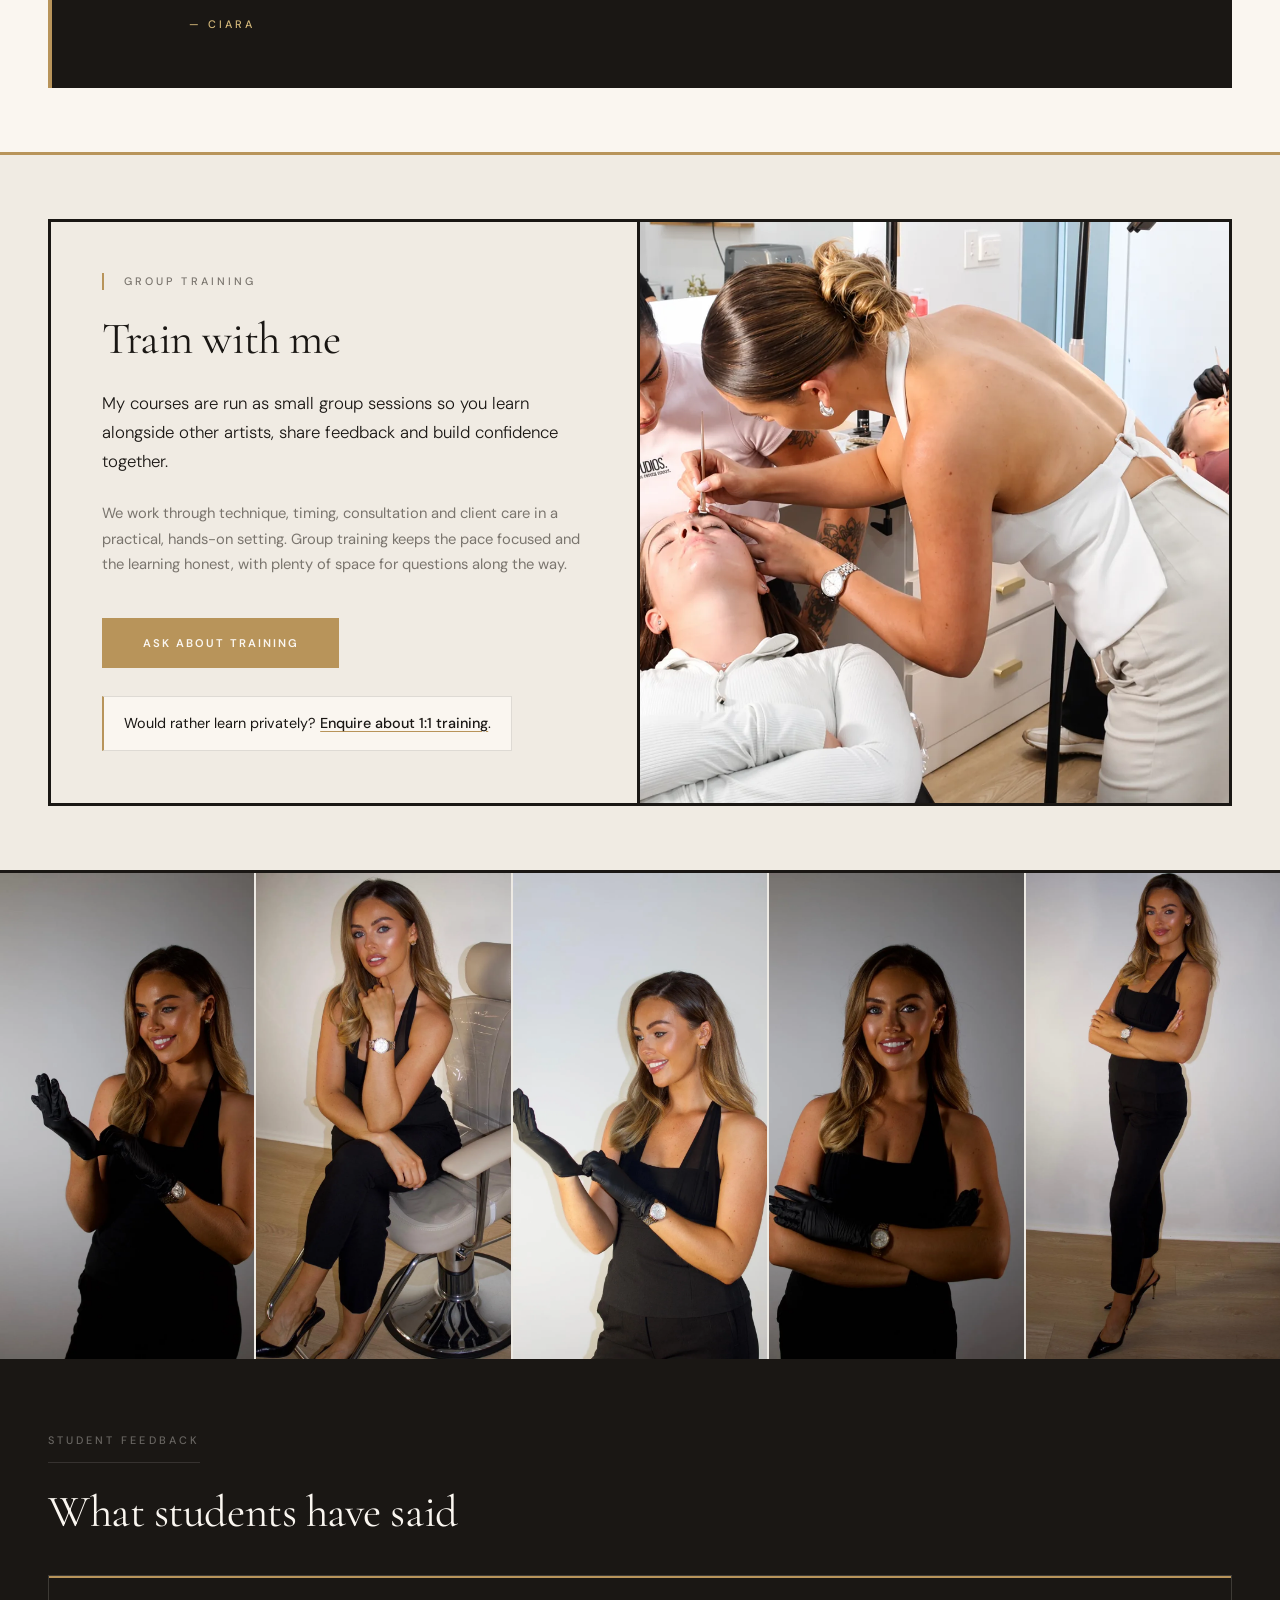
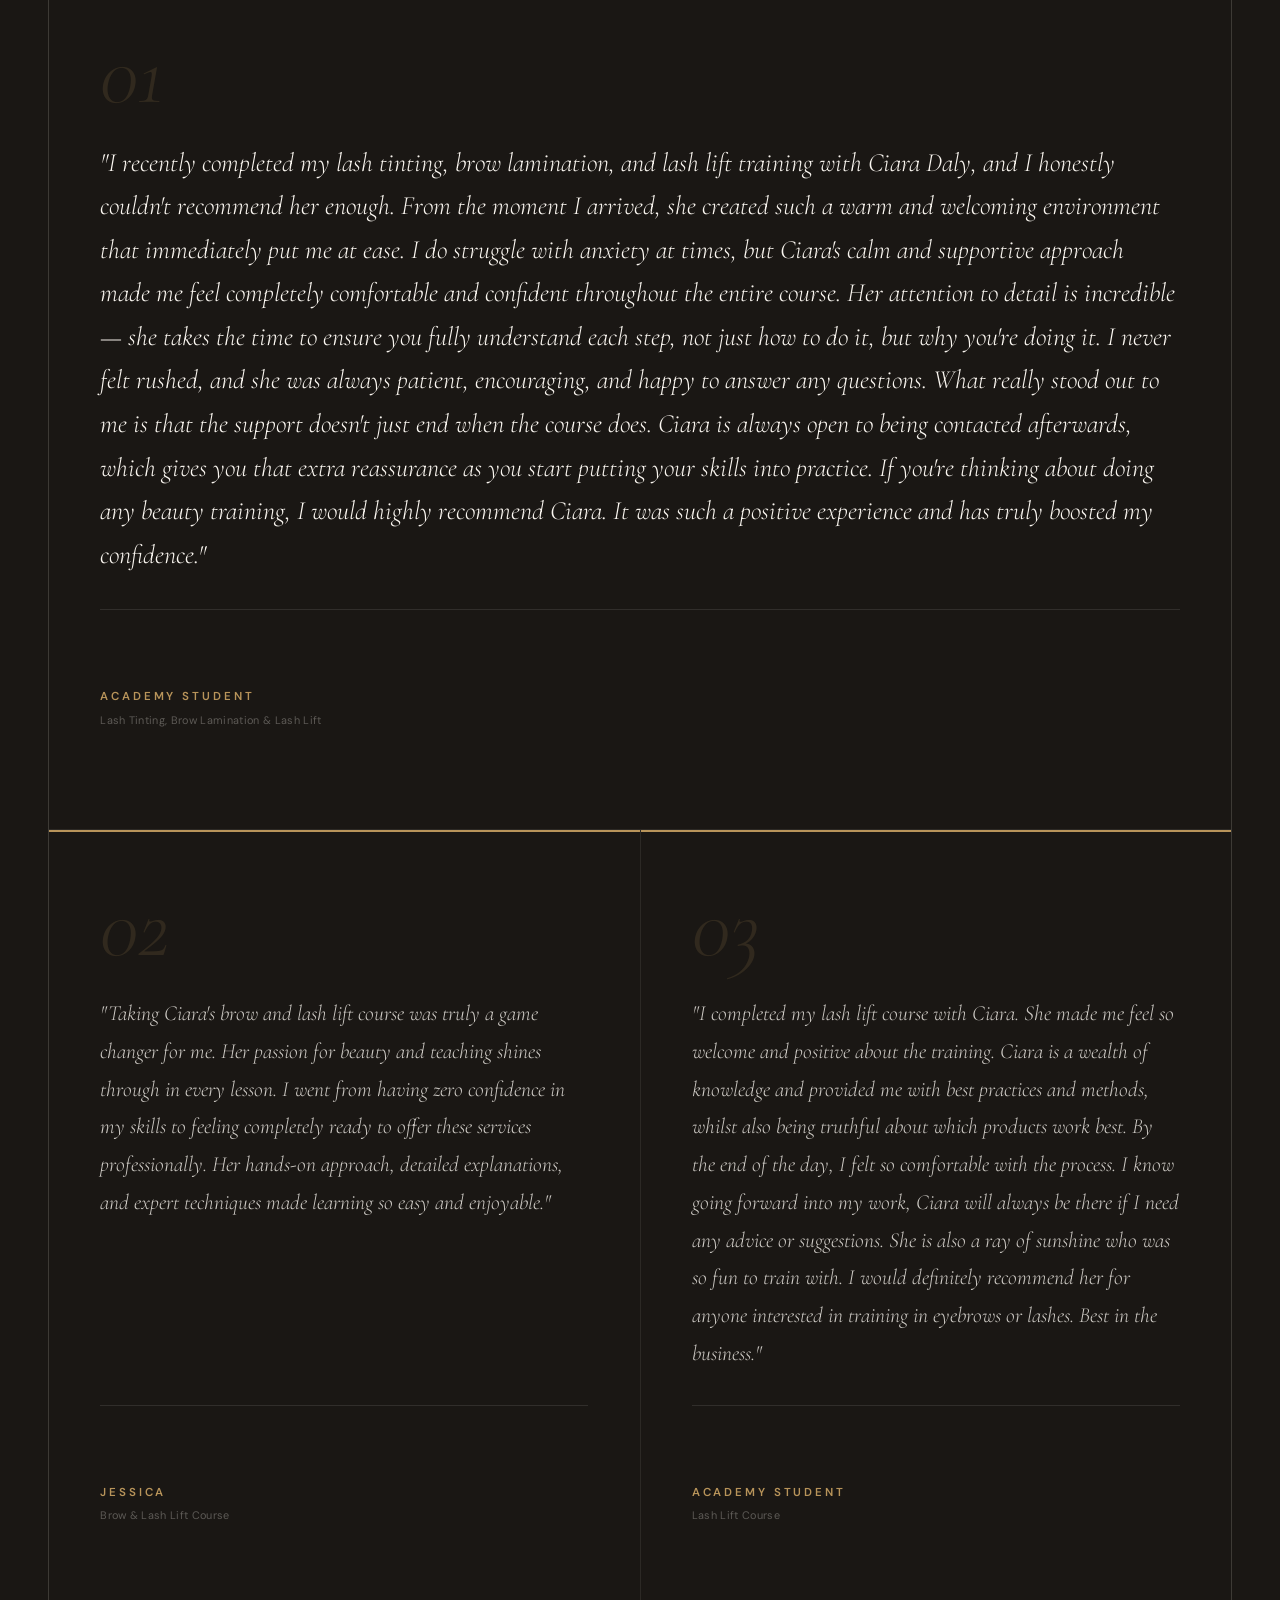
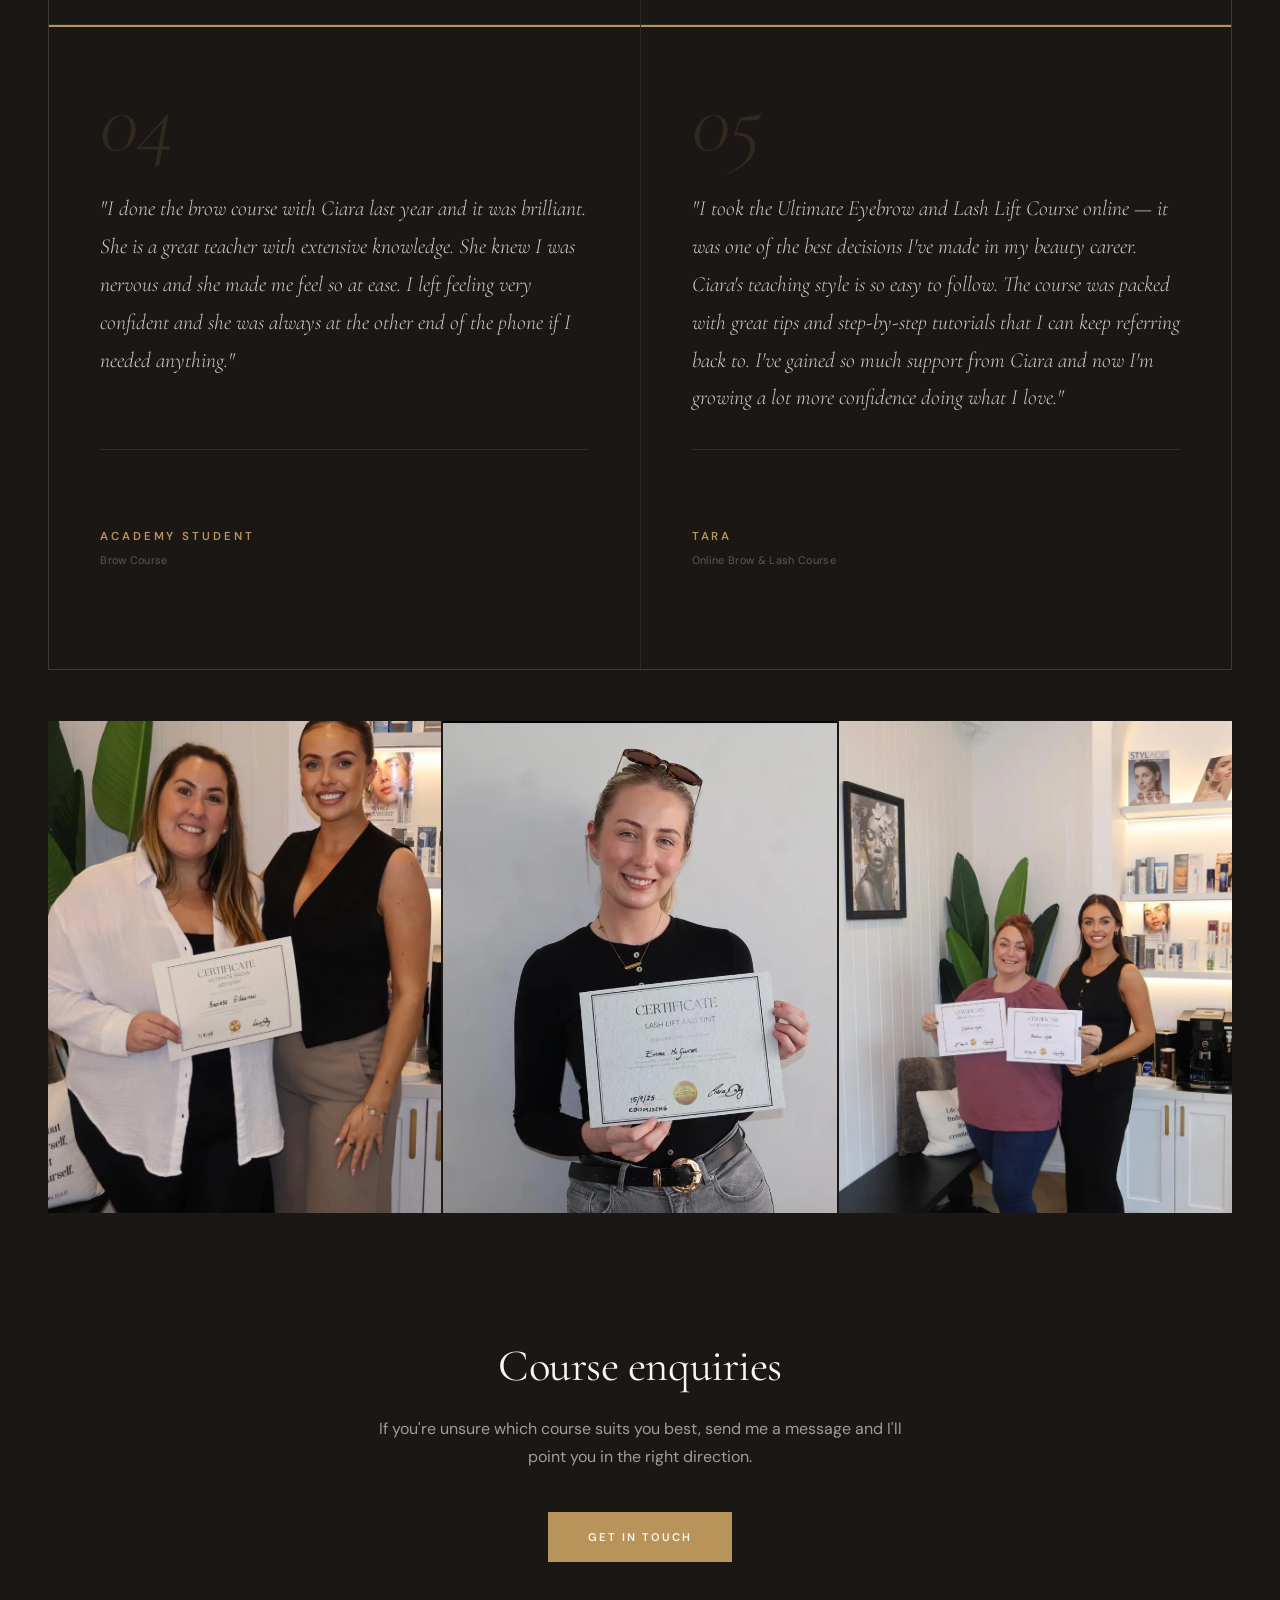
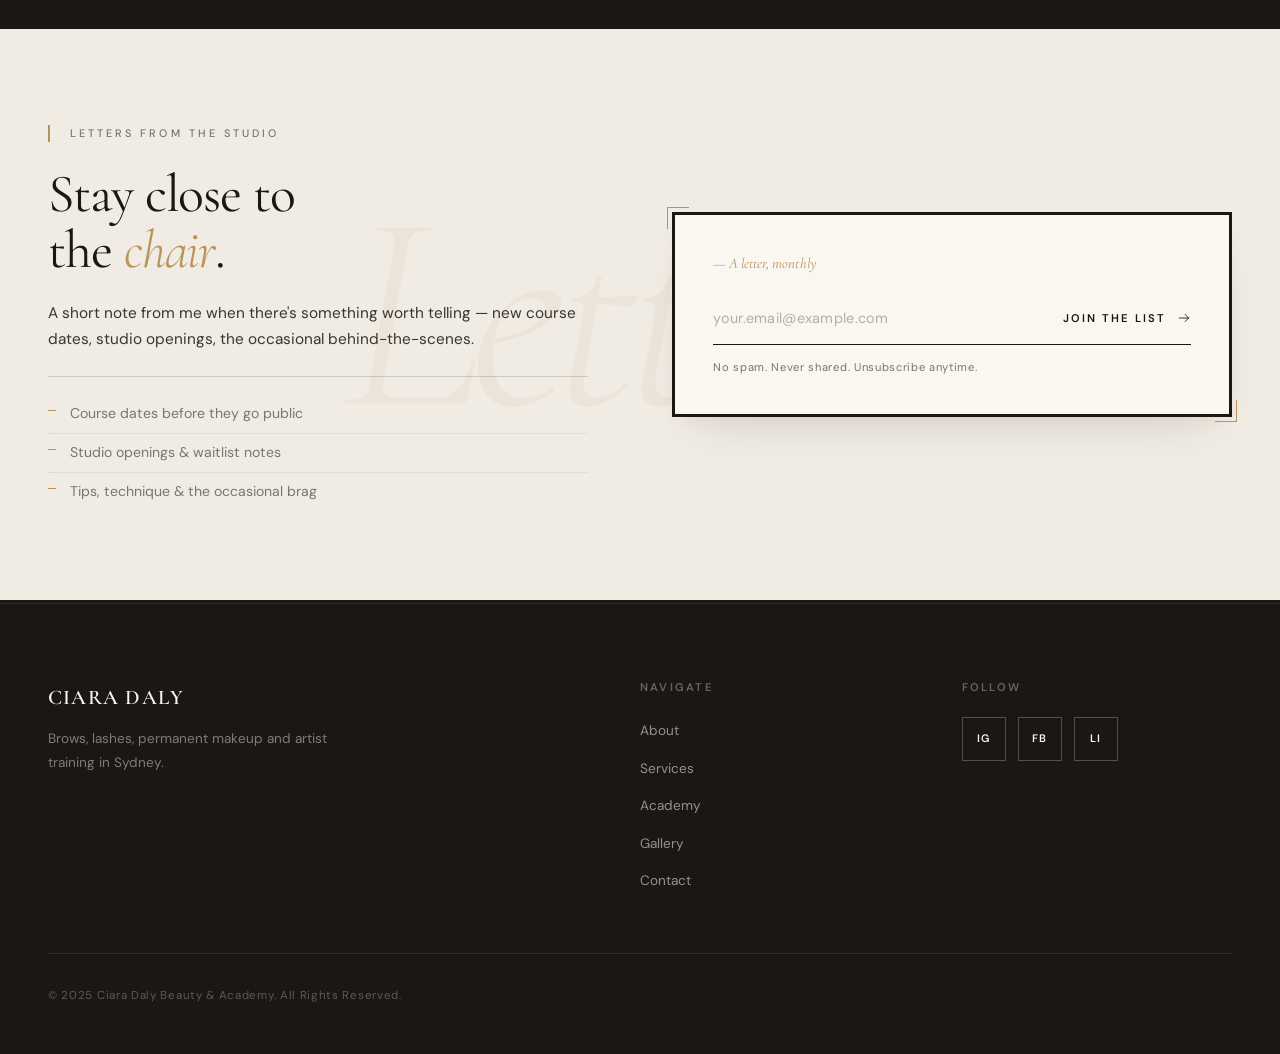
==== commit 55eb0b32: "Add Studio Letters email capture above the footer site-wide Editorial subscription section on cream-" ====
--- a/academy.html
+++ b/academy.html
@@ -637,6 +637,52 @@
                 <a href="index.html#contact" class="btn-gold">Get in touch</a>
             </div>
         </section>
+        <!-- ============================================
+             STUDIO LETTERS — email capture
+             Editorial subscription card. Cream-dark canvas with
+             a faint italic "Letters" watermark and an inline form.
+             ============================================ -->
+        <section class="studio-letters" data-deco="Letters">
+            <div class="container">
+                <div class="studio-letters-grid fade-up">
+                    <div class="studio-letters-copy">
+                        <span class="eyebrow">Letters from the studio</span>
+                        <h2>Stay close to the <em>chair</em>.</h2>
+                        <p class="studio-letters-lede">A short note from me when there's something worth telling — new course dates, studio openings, the occasional behind-the-scenes.</p>
+                        <ul class="studio-letters-bullets">
+                            <li>Course dates before they go public</li>
+                            <li>Studio openings &amp; waitlist notes</li>
+                            <li>Tips, technique &amp; the occasional brag</li>
+                        </ul>
+                    </div>
+                    <div class="studio-letters-card">
+                        <span class="studio-letters-kicker"><em>— A letter, monthly</em></span>
+                        <form class="studio-letters-form" novalidate aria-labelledby="studio-letters-heading">
+                            <div class="studio-letters-field">
+                                <label for="studio-letters-email" class="visually-hidden">Email address</label>
+                                <input type="email" id="studio-letters-email" name="email" placeholder="your.email@example.com" required autocomplete="email" spellcheck="false">
+                                <button type="submit" class="studio-letters-submit">
+                                    <span>Join the list</span>
+                                    <svg viewBox="0 0 24 24" width="14" height="14" fill="none" stroke="currentColor" stroke-width="1.5" stroke-linecap="square" aria-hidden="true">
+                                        <path d="M4 12h16M14 6l6 6-6 6"/>
+                                    </svg>
+                                </button>
+                            </div>
+                            <p class="studio-letters-note">No spam. Never shared. Unsubscribe anytime.</p>
+                            <div class="studio-letters-success" role="status" aria-live="polite" hidden>
+                                <span class="studio-letters-success-mark" aria-hidden="true">
+                                    <svg viewBox="0 0 24 24" width="14" height="14" fill="none" stroke="currentColor" stroke-width="2.2" stroke-linecap="round" stroke-linejoin="round">
+                                        <path d="M5 13l4 4L19 7"/>
+                                    </svg>
+                                </span>
+                                <p><em>Thanks.</em> You're on the list — first letter on its way.</p>
+                            </div>
+                        </form>
+                    </div>
+                </div>
+            </div>
+        </section>
+
     </main>
 
     <footer>
--- a/style.css
+++ b/style.css
@@ -3121,6 +3121,319 @@
 
 
 /* =========================================
+   STUDIO LETTERS — Email capture (site-wide)
+   Editorial subscription card on cream-dark canvas with a faint
+   italic "Letters" watermark. Lives above the footer on every page.
+   ========================================= */
+.studio-letters {
+    position: relative;
+    padding: clamp(4rem, 7vw, 6.5rem) 0 clamp(4rem, 7vw, 6.5rem);
+    background: var(--cream-dark);
+    border-top: var(--border-thick);
+    border-bottom: var(--border-thick);
+    overflow: hidden;
+    isolation: isolate;
+}
+
+/* Decorative oversized italic word — same trick as page-hero / accreditation */
+.studio-letters::before {
+    content: attr(data-deco);
+    position: absolute;
+    top: 50%;
+    left: 50%;
+    transform: translate(-50%, -50%);
+    font-family: var(--font-display);
+    font-style: italic;
+    font-weight: 300;
+    font-size: clamp(8rem, 22vw, 24rem);
+    line-height: 1;
+    letter-spacing: -0.04em;
+    color: rgba(184, 148, 90, 0.07);
+    pointer-events: none;
+    user-select: none;
+    z-index: 0;
+    white-space: nowrap;
+}
+
+.studio-letters .container {
+    position: relative;
+    z-index: 1;
+}
+
+.studio-letters-grid {
+    display: grid;
+    grid-template-columns: minmax(0, 1fr) minmax(0, 1.05fr);
+    gap: clamp(2.5rem, 5vw, 5rem);
+    align-items: center;
+}
+
+/* ---- Copy column ---- */
+.studio-letters-copy {
+    max-width: 540px;
+}
+
+.studio-letters-copy .eyebrow {
+    padding-left: 1.25rem;
+    border-left: 2px solid var(--gold);
+    line-height: 1.6;
+    margin-bottom: 1.5rem;
+}
+
+.studio-letters-copy h2 {
+    font-family: var(--font-display);
+    font-weight: 400;
+    font-size: clamp(2.2rem, 4.2vw, 3.5rem);
+    line-height: 1.04;
+    letter-spacing: -0.02em;
+    color: var(--charcoal);
+    margin-bottom: 1.4rem;
+    max-width: 12ch;
+}
+
+.studio-letters-copy h2 em {
+    font-style: italic;
+    font-weight: 300;
+    color: var(--gold);
+}
+
+.studio-letters-lede {
+    font-size: 0.96rem;
+    line-height: 1.7;
+    color: var(--charcoal);
+    opacity: 0.85;
+    max-width: 50ch;
+    margin-bottom: 1.5rem;
+}
+
+.studio-letters-bullets {
+    list-style: none;
+    border-top: 1px solid rgba(26, 23, 20, 0.16);
+    padding-top: 1.1rem;
+    margin: 0;
+}
+
+.studio-letters-bullets li {
+    position: relative;
+    padding: 0.5rem 0 0.5rem 1.4rem;
+    font-size: 0.88rem;
+    line-height: 1.55;
+    color: var(--muted);
+    border-bottom: 1px dotted rgba(26, 23, 20, 0.13);
+}
+
+.studio-letters-bullets li:last-child {
+    border-bottom: none;
+}
+
+.studio-letters-bullets li::before {
+    content: '';
+    position: absolute;
+    left: 0;
+    top: 0.95rem;
+    width: 8px;
+    height: 1px;
+    background: var(--gold);
+}
+
+/* ---- Form card ---- */
+.studio-letters-card {
+    position: relative;
+    background: var(--cream);
+    border: var(--border-thick);
+    padding: clamp(1.75rem, 3vw, 2.5rem);
+    box-shadow:
+        0 24px 50px -28px rgba(26, 23, 20, 0.18),
+        0 8px 18px -10px rgba(184, 148, 90, 0.16);
+    max-width: 560px;
+    width: 100%;
+    justify-self: end;
+}
+
+/* Editorial corner brackets — same vocabulary as accreditation cert */
+.studio-letters-card::before {
+    content: '';
+    position: absolute;
+    top: -8px;
+    left: -8px;
+    width: 22px;
+    height: 22px;
+    border-top: 1.5px solid var(--gold);
+    border-left: 1.5px solid var(--gold);
+    pointer-events: none;
+}
+
+.studio-letters-card::after {
+    content: '';
+    position: absolute;
+    bottom: -8px;
+    right: -8px;
+    width: 22px;
+    height: 22px;
+    border-bottom: 1.5px solid var(--gold);
+    border-right: 1.5px solid var(--gold);
+    pointer-events: none;
+}
+
+.studio-letters-kicker {
+    display: block;
+    font-family: var(--font-display);
+    font-size: 0.92rem;
+    color: var(--gold);
+    line-height: 1.4;
+    margin-bottom: 1.1rem;
+    letter-spacing: 0.005em;
+}
+
+.studio-letters-kicker em {
+    font-style: italic;
+    font-weight: 400;
+}
+
+/* The input + submit row */
+.studio-letters-form {
+    display: flex;
+    flex-direction: column;
+    gap: 0.85rem;
+    margin: 0;
+}
+
+.studio-letters-field {
+    display: grid;
+    grid-template-columns: 1fr auto;
+    align-items: stretch;
+    border-bottom: 1.5px solid var(--charcoal);
+    transition: border-color 0.4s var(--ease-out);
+}
+
+.studio-letters-field:focus-within {
+    border-bottom-color: var(--gold);
+    border-bottom-width: 2px;
+}
+
+.studio-letters-field input {
+    border: none;
+    background: transparent;
+    padding: 1rem 0;
+    font-family: var(--font-body);
+    font-size: 1rem;
+    color: var(--charcoal);
+    outline: none;
+    border-radius: 0;
+    width: 100%;
+    -webkit-appearance: none;
+    appearance: none;
+}
+
+.studio-letters-field input::placeholder {
+    color: var(--muted);
+    opacity: 0.55;
+    font-size: 0.9rem;
+    letter-spacing: 0.02em;
+}
+
+.studio-letters-field input:invalid:not(:placeholder-shown) {
+    color: #b3554b;
+}
+
+.studio-letters-submit {
+    display: inline-flex;
+    align-items: center;
+    gap: 0.65rem;
+    padding: 0 0 0 1.25rem;
+    background: transparent;
+    border: none;
+    color: var(--charcoal);
+    font-family: var(--font-body);
+    font-size: 0.7rem;
+    font-weight: 600;
+    letter-spacing: 0.18em;
+    text-transform: uppercase;
+    cursor: pointer;
+    white-space: nowrap;
+    transition: color 0.35s var(--ease-out);
+}
+
+.studio-letters-submit svg {
+    transition: transform 0.4s var(--ease-out);
+}
+
+.studio-letters-submit:hover,
+.studio-letters-submit:focus-visible {
+    color: var(--gold);
+    outline: none;
+}
+
+.studio-letters-submit:hover svg,
+.studio-letters-submit:focus-visible svg {
+    transform: translateX(5px);
+}
+
+.studio-letters-note {
+    font-family: var(--font-body);
+    font-size: 0.7rem;
+    letter-spacing: 0.06em;
+    color: var(--muted);
+    line-height: 1.5;
+    margin: 0;
+    max-width: none;
+}
+
+/* Success state — replaces the field + note in place */
+.studio-letters-form.is-success .studio-letters-field,
+.studio-letters-form.is-success .studio-letters-note {
+    display: none;
+}
+
+.studio-letters-success {
+    display: none;
+    align-items: flex-start;
+    gap: 0.85rem;
+}
+
+.studio-letters-success[hidden] {
+    display: none;
+}
+
+.studio-letters-form.is-success .studio-letters-success {
+    display: flex;
+    animation: studio-fade-up 0.55s var(--ease-out) both;
+}
+
+@keyframes studio-fade-up {
+    from { opacity: 0; transform: translateY(8px); }
+    to   { opacity: 1; transform: translateY(0); }
+}
+
+.studio-letters-success-mark {
+    display: inline-flex;
+    align-items: center;
+    justify-content: center;
+    width: 28px;
+    height: 28px;
+    border-radius: 50%;
+    background: var(--gold);
+    color: var(--cream);
+    flex-shrink: 0;
+    margin-top: 2px;
+}
+
+.studio-letters-success p {
+    font-family: var(--font-display);
+    font-size: 1.15rem;
+    line-height: 1.4;
+    color: var(--charcoal);
+    max-width: 32ch;
+    margin: 0;
+}
+
+.studio-letters-success em {
+    font-style: italic;
+    color: var(--gold);
+    font-weight: 400;
+}
+
+
+/* =========================================
    RESPONSIVE — TABLET (max 1024px)
    ========================================= */
 @media (max-width: 1024px) {
@@ -3313,6 +3626,22 @@
     .course-detail-grid {
         grid-template-columns: 1fr;
         gap: clamp(2rem, 4vw, 3rem);
+    }
+
+    /* Studio Letters — stack copy above form card */
+    .studio-letters-grid {
+        grid-template-columns: 1fr;
+        gap: clamp(2rem, 4vw, 3rem);
+    }
+
+    .studio-letters-copy {
+        max-width: 720px;
+    }
+
+    .studio-letters-card {
+        max-width: 640px;
+        justify-self: stretch;
+        margin: 0 auto;
     }
 }
 
@@ -4117,6 +4446,64 @@
         font-size: 5rem;
         line-height: 0.6;
     }
+
+    /* Studio Letters — mobile: full-width input, button below as solid CTA */
+    .studio-letters {
+        padding: clamp(3rem, 7vw, 5rem) 0;
+    }
+
+    .studio-letters::before {
+        font-size: clamp(7rem, 30vw, 13rem);
+    }
+
+    .studio-letters-card {
+        padding: clamp(1.5rem, 4vw, 2rem);
+    }
+
+    .studio-letters-card::before,
+    .studio-letters-card::after {
+        width: 18px;
+        height: 18px;
+    }
+
+    .studio-letters-field {
+        grid-template-columns: 1fr;
+        border-bottom: none;
+        gap: 0.75rem;
+    }
+
+    .studio-letters-field input {
+        border-bottom: 1.5px solid var(--charcoal);
+        padding: 0.85rem 0;
+        font-size: 1rem;
+    }
+
+    .studio-letters-field:focus-within input {
+        border-bottom-color: var(--gold);
+        border-bottom-width: 2px;
+    }
+
+    .studio-letters-submit {
+        background: var(--charcoal);
+        color: var(--cream);
+        padding: 1.05rem 1.5rem;
+        justify-content: center;
+        gap: 0.85rem;
+        font-size: 0.7rem;
+        letter-spacing: 0.18em;
+        transition: background 0.35s var(--ease-out), color 0.35s var(--ease-out);
+    }
+
+    .studio-letters-submit:hover,
+    .studio-letters-submit:focus-visible {
+        background: var(--gold);
+        color: var(--cream);
+    }
+
+    .studio-letters-submit:hover svg,
+    .studio-letters-submit:focus-visible svg {
+        transform: translateX(4px);
+    }
 }
 
 
@@ -4356,6 +4743,19 @@
         width: 3rem;
         font-size: 0.78rem;
     }
+
+    /* Studio Letters — small phone */
+    .studio-letters-copy h2 {
+        font-size: 2rem;
+    }
+
+    .studio-letters-kicker {
+        font-size: 0.85rem;
+    }
+
+    .studio-letters-success p {
+        font-size: 1.05rem;
+    }
 }
 
 
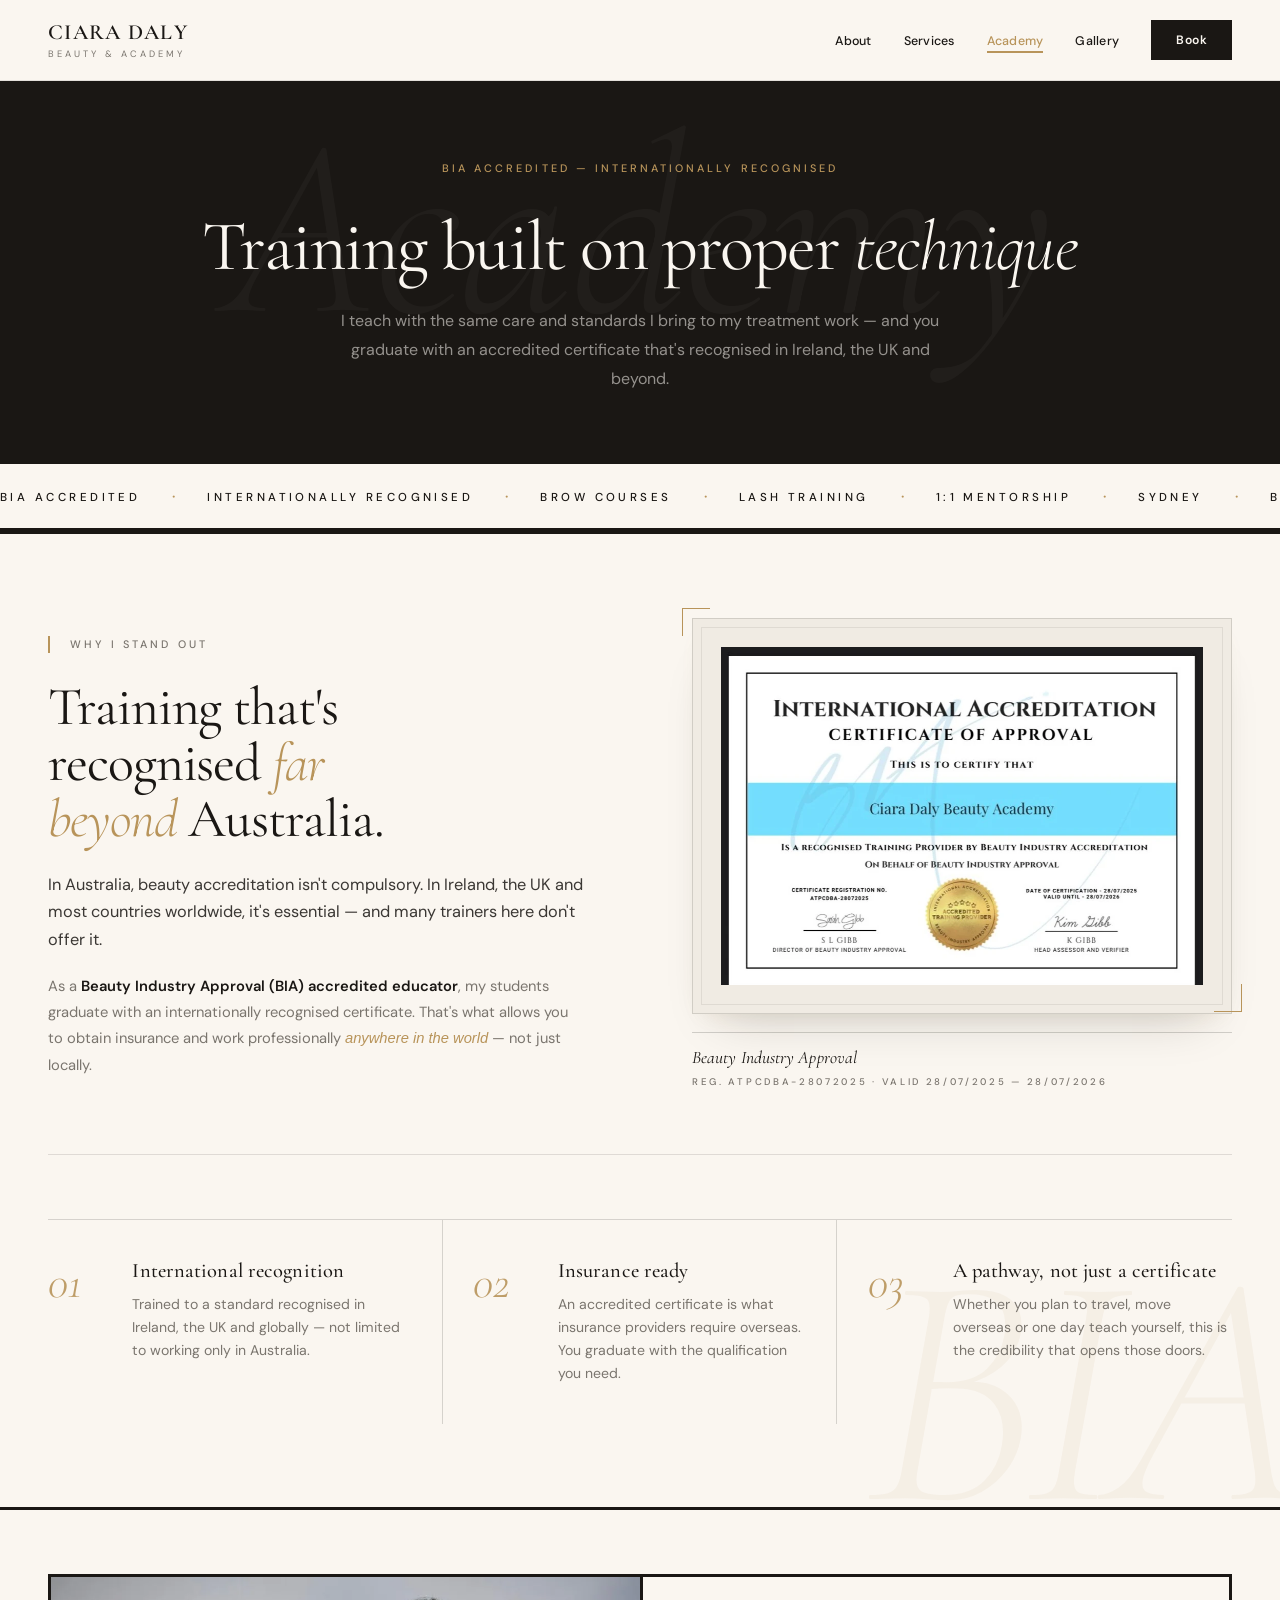
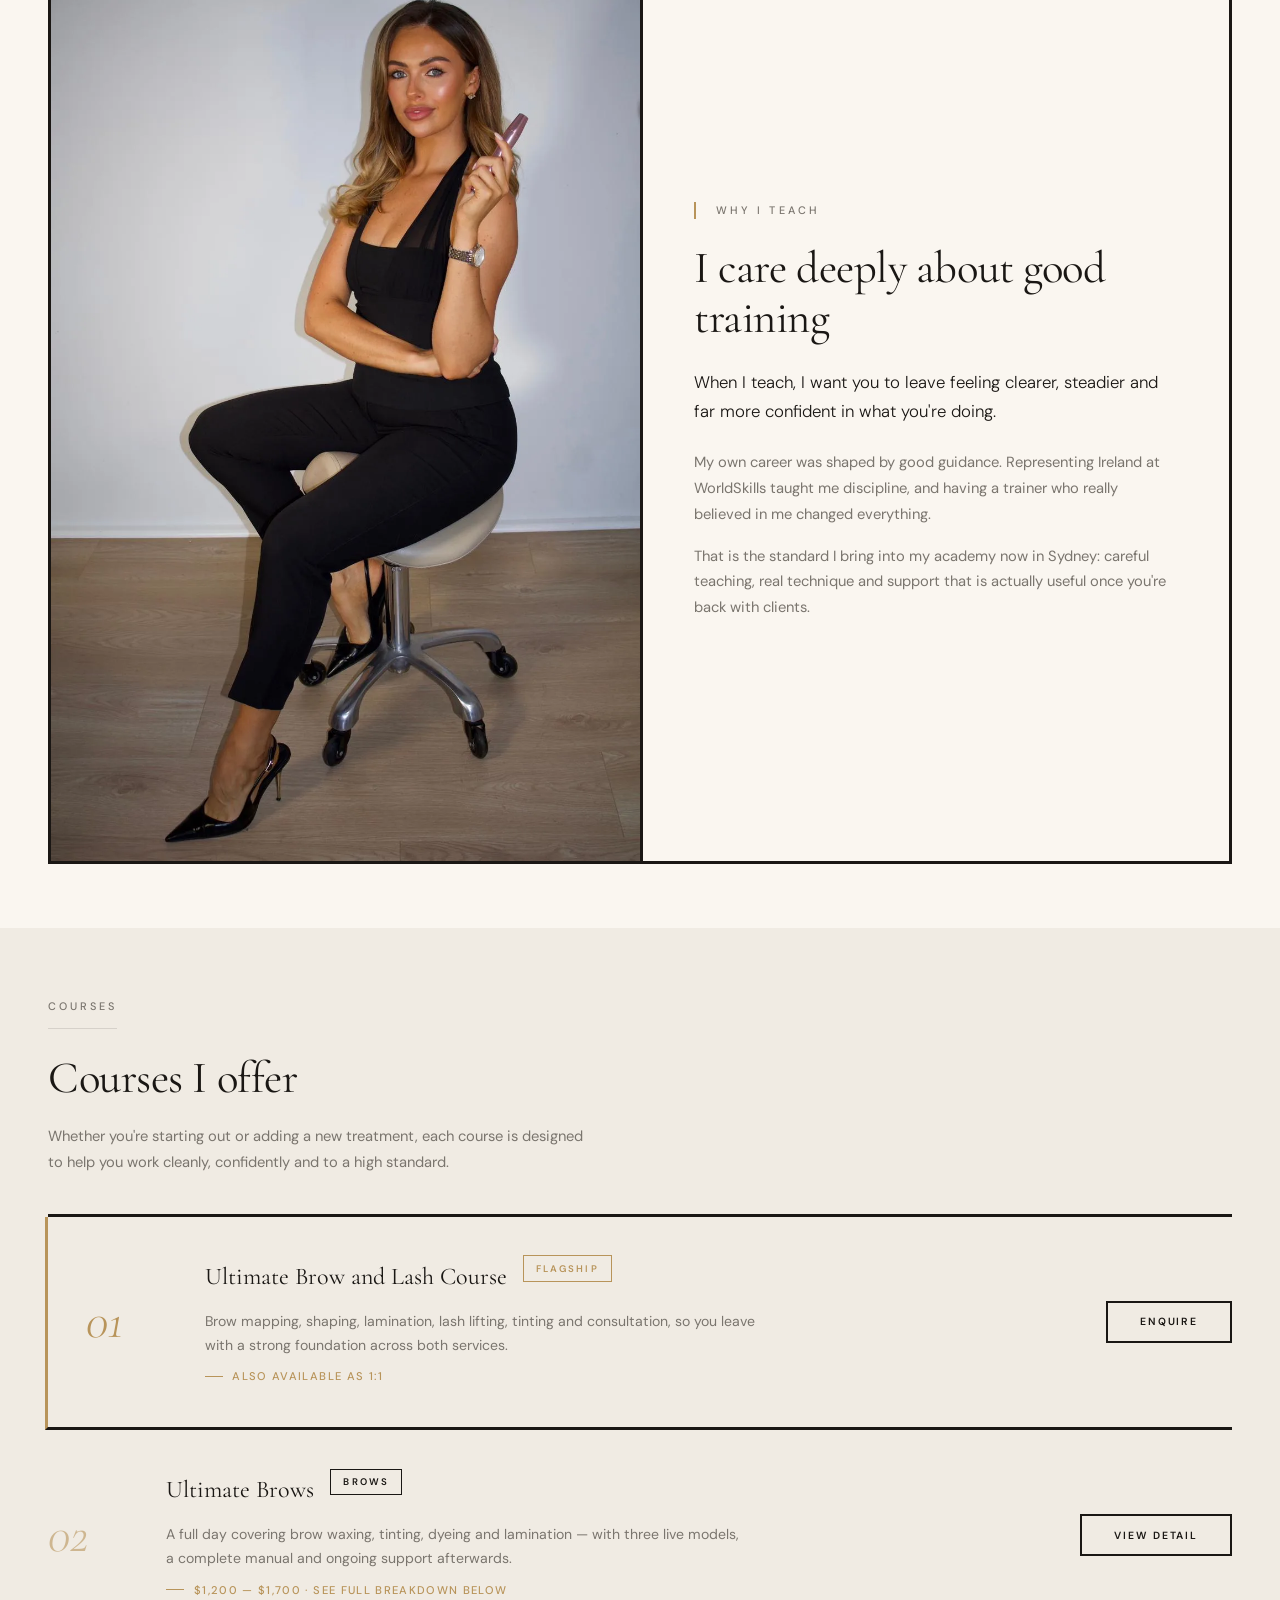
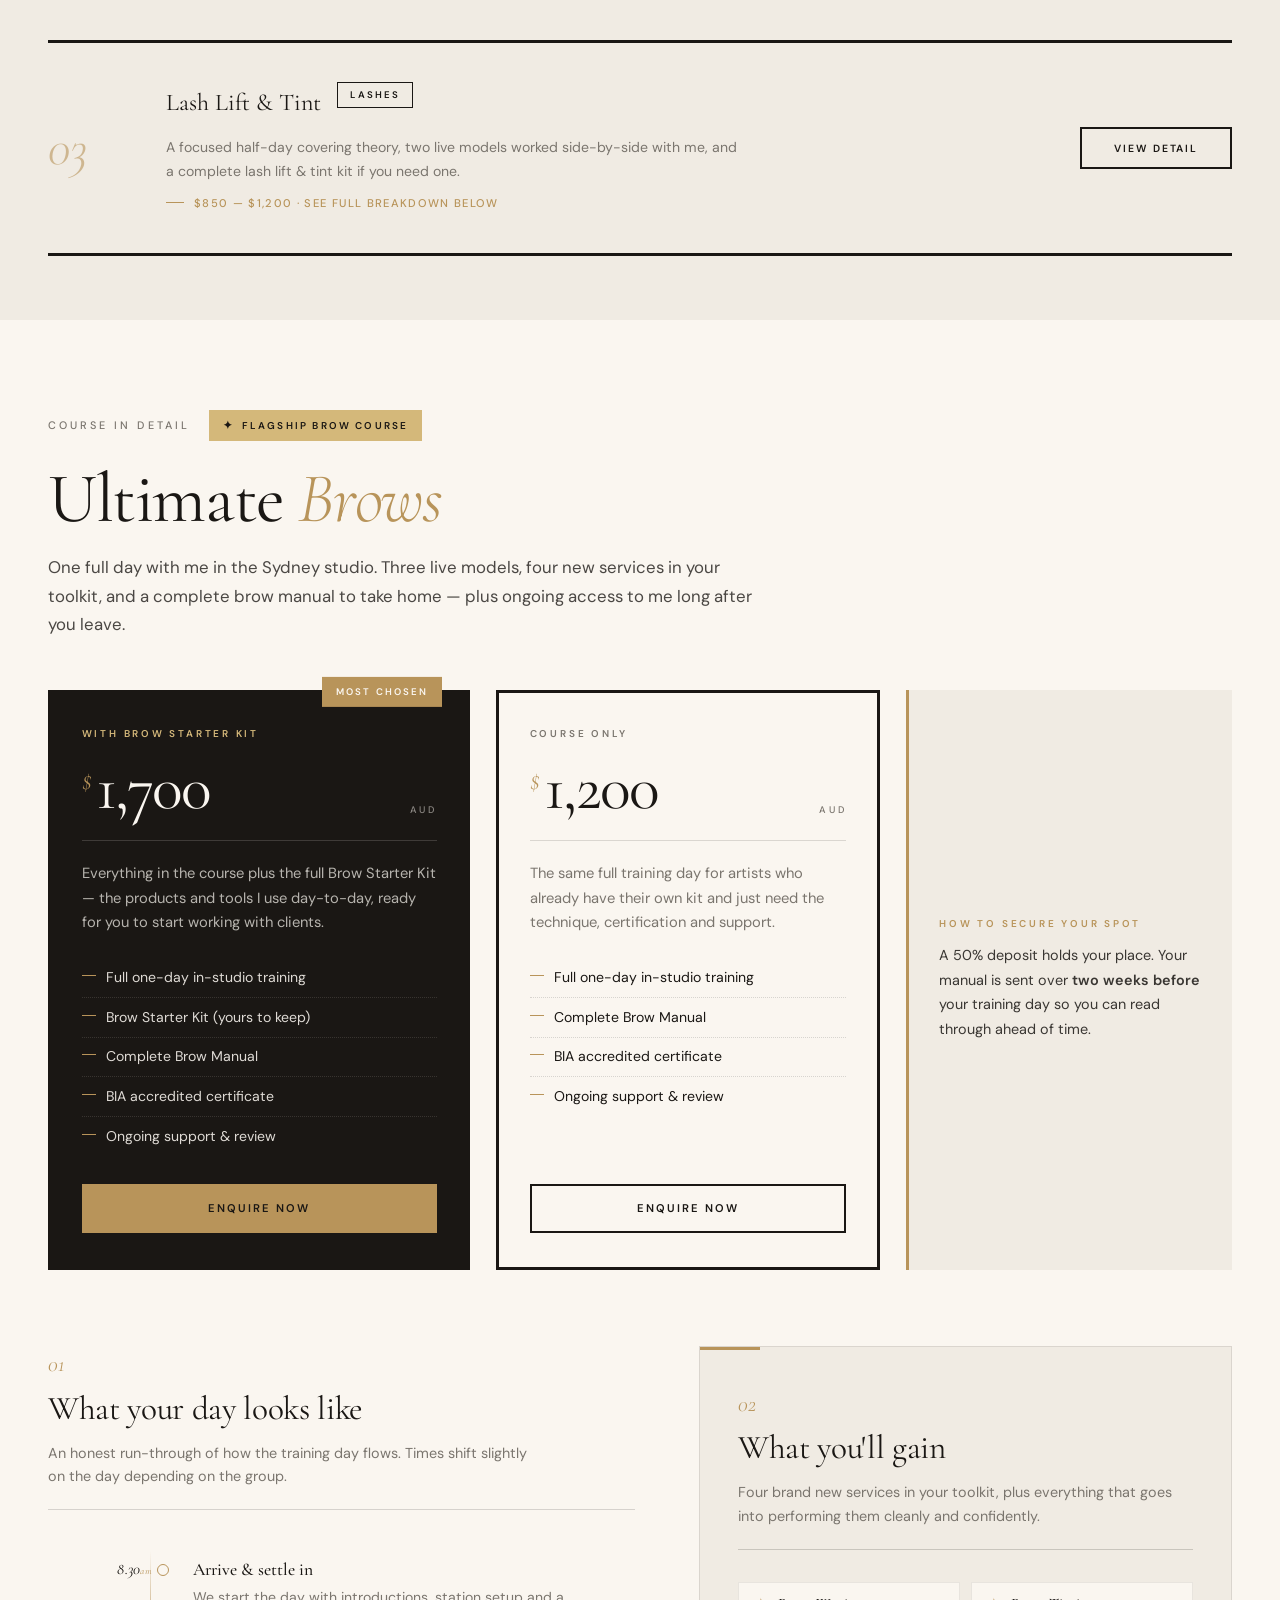
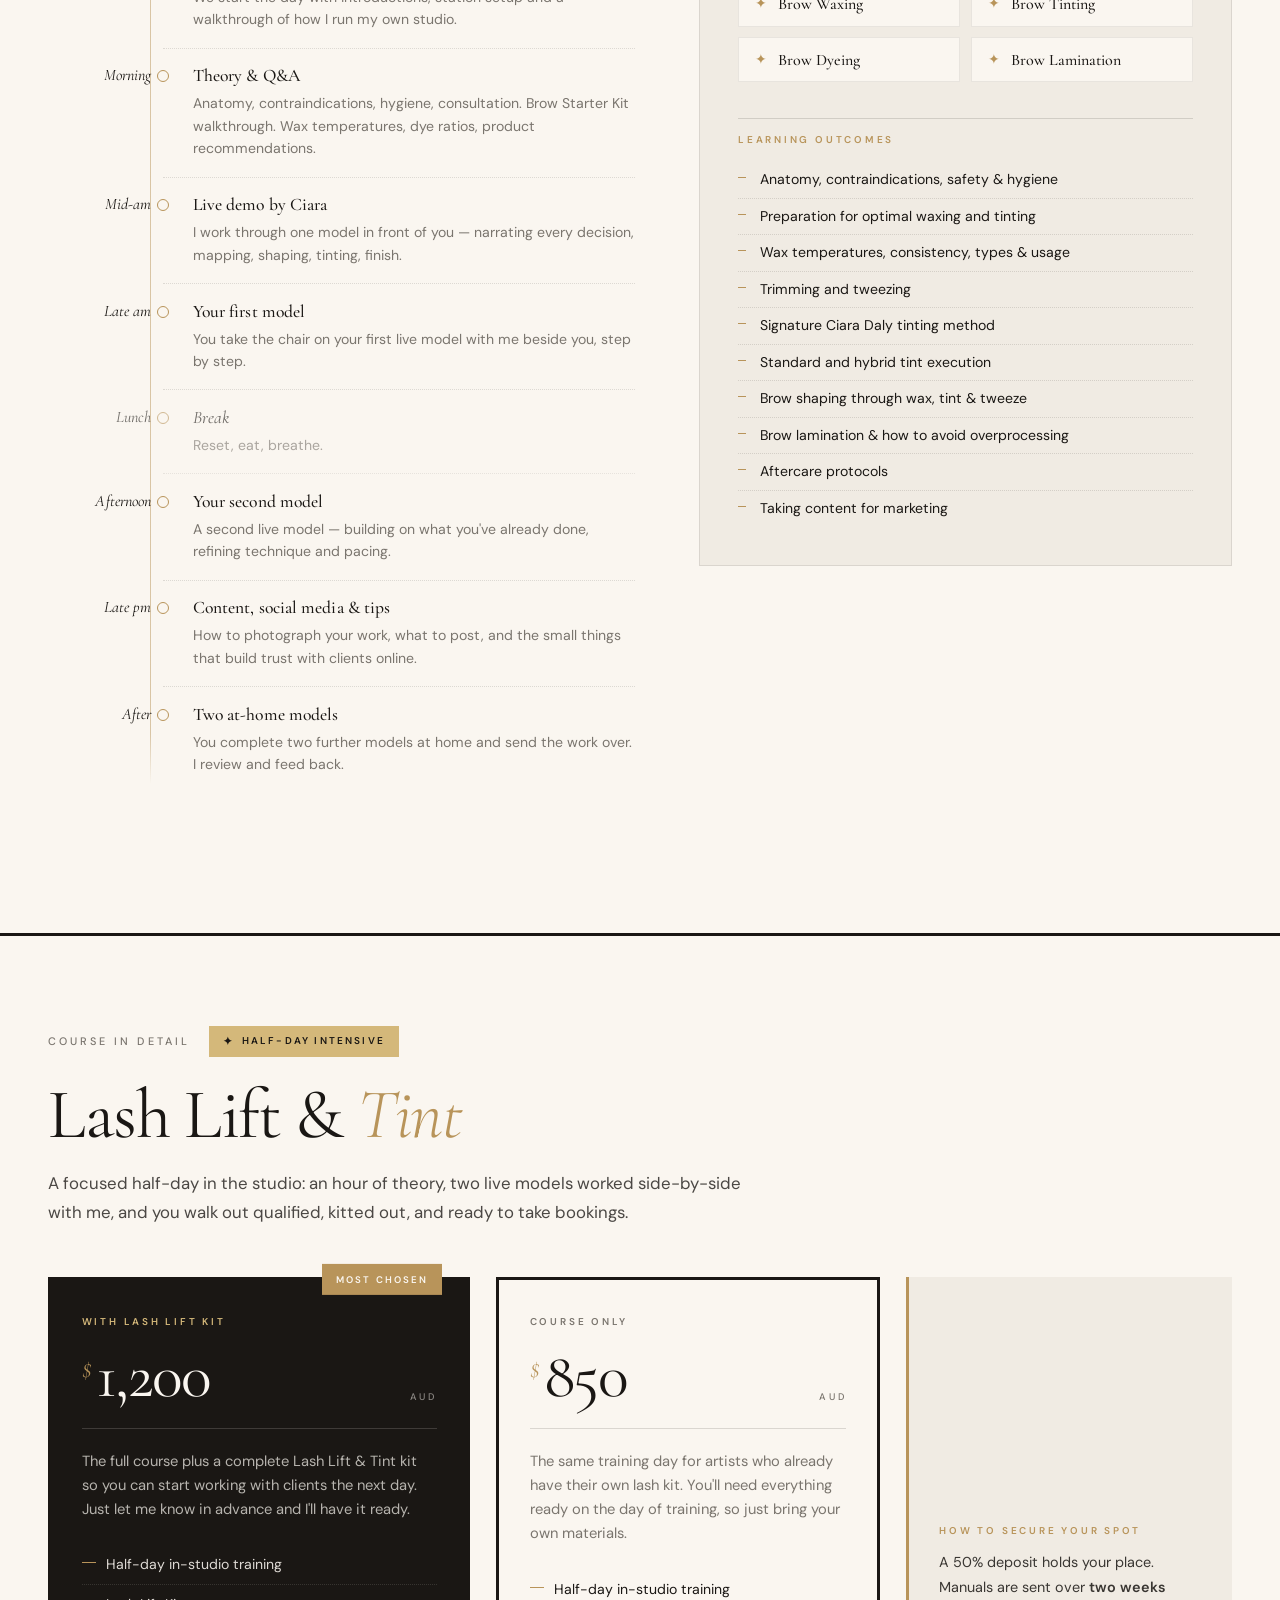
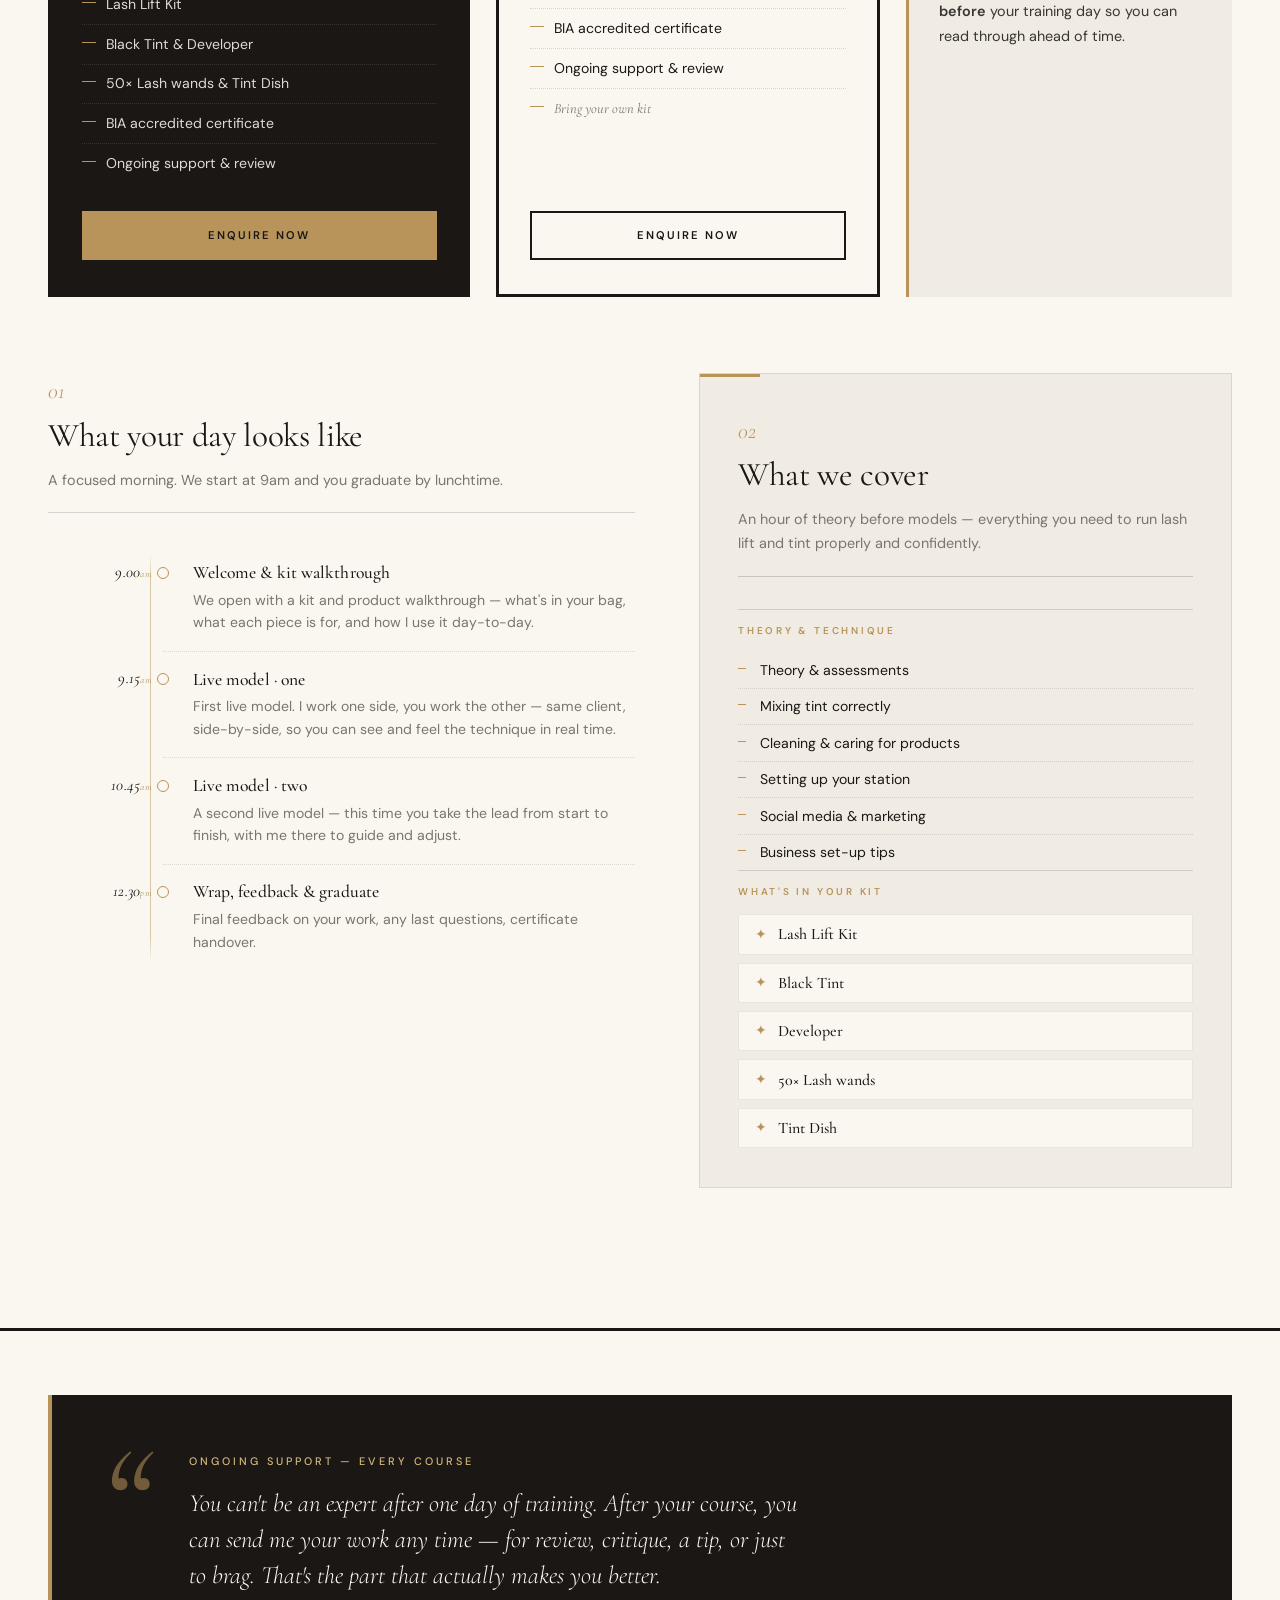
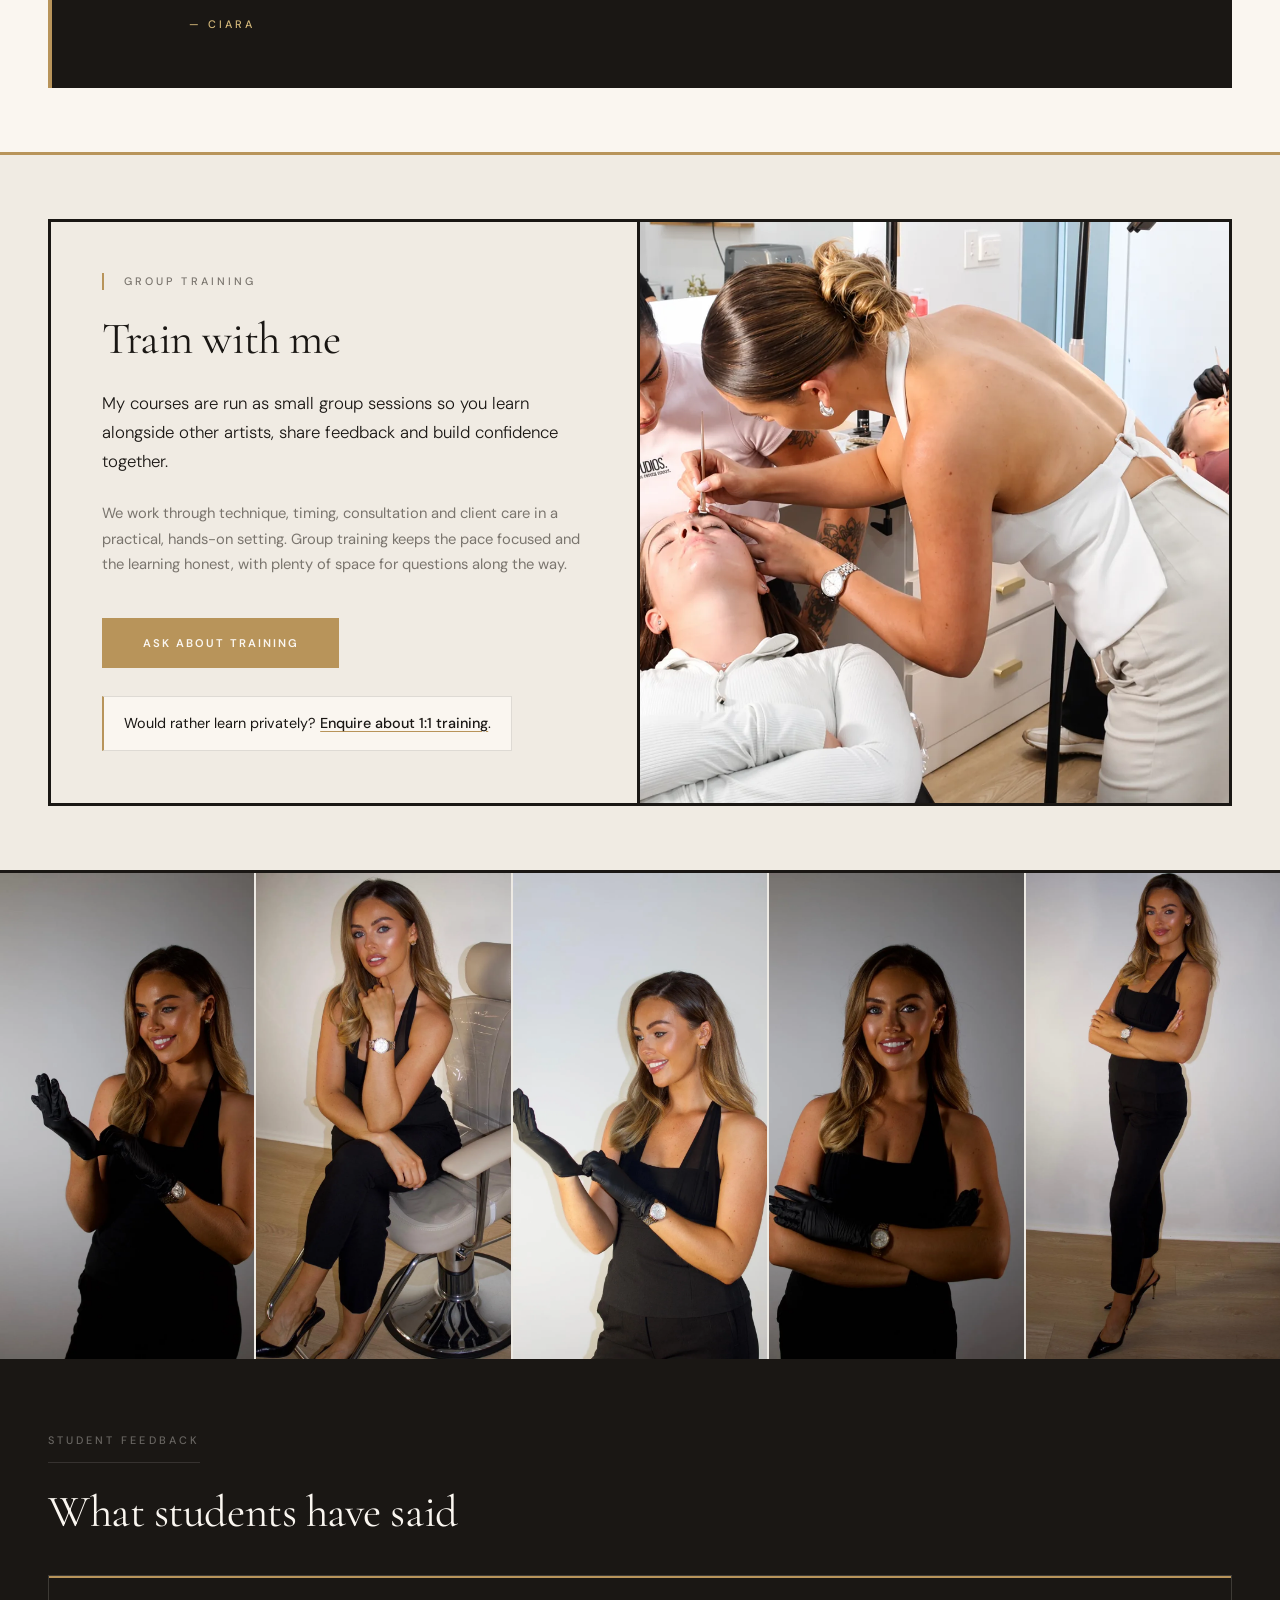
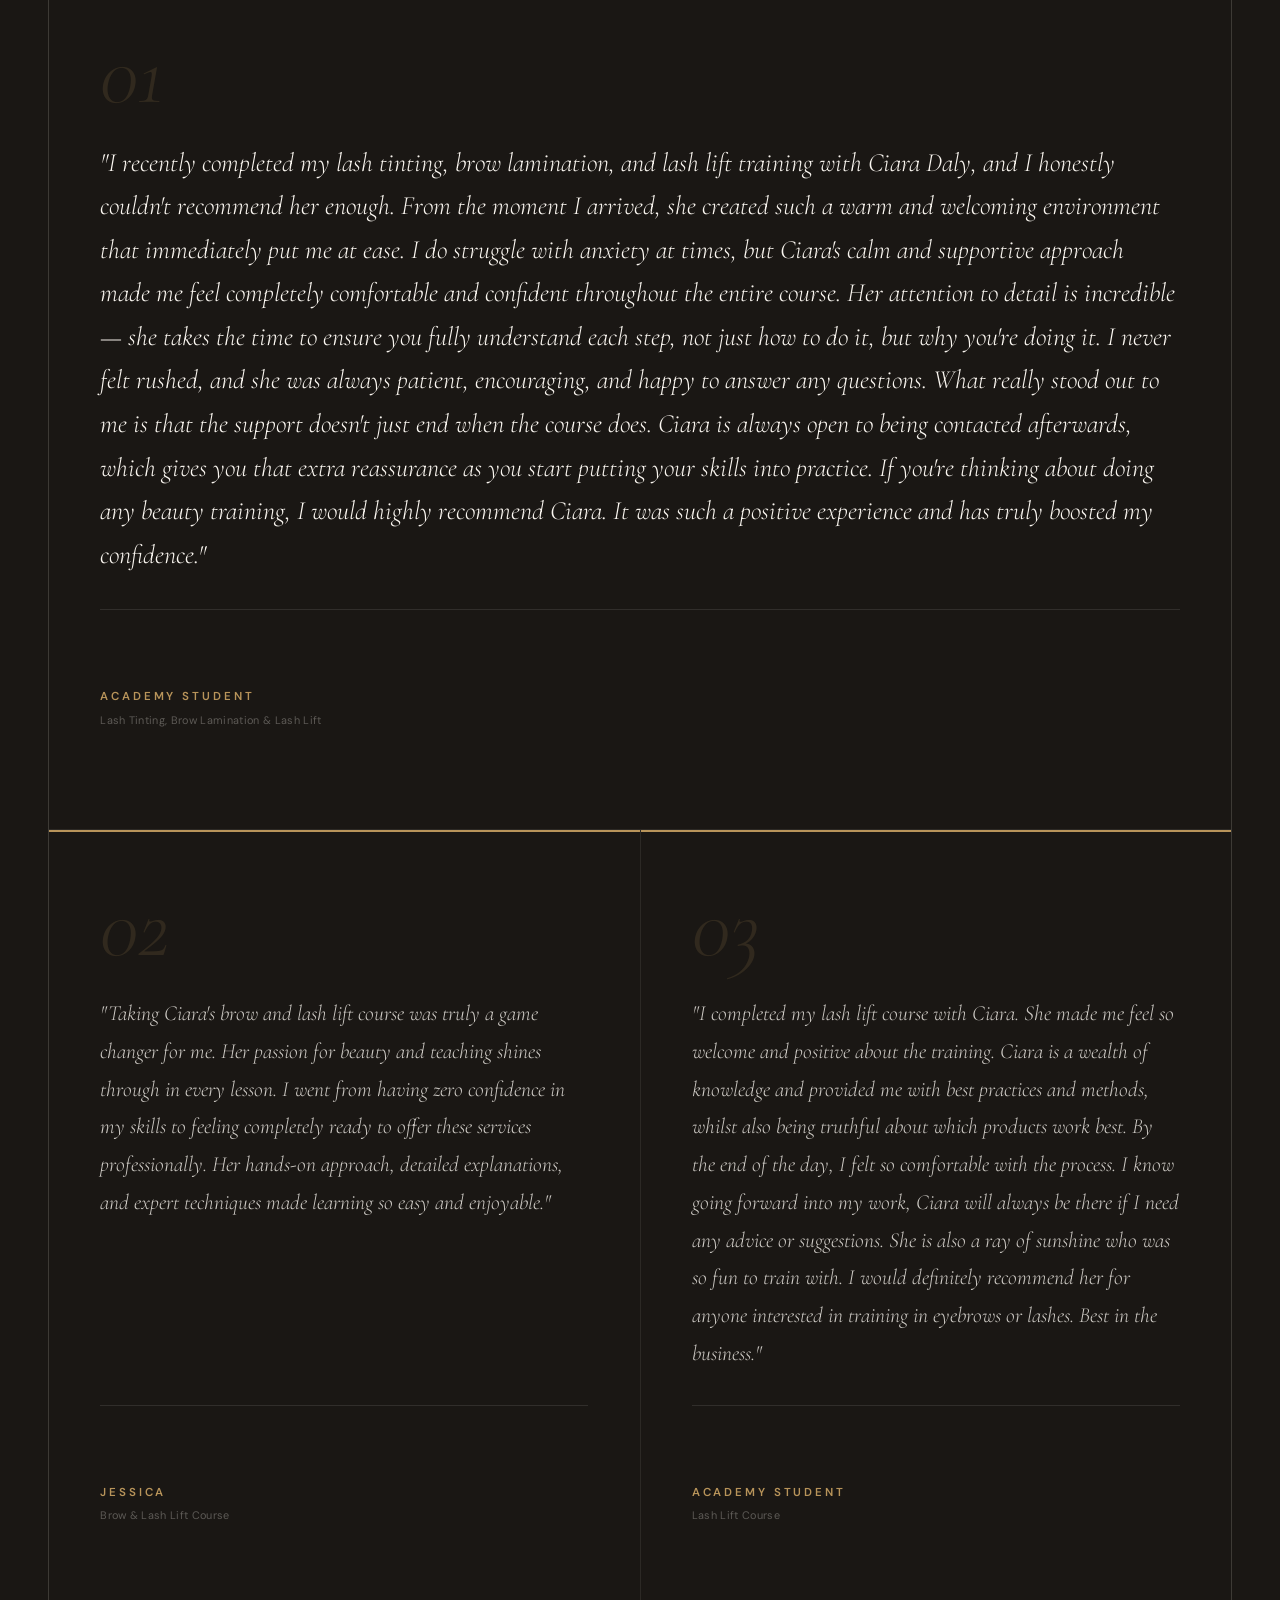
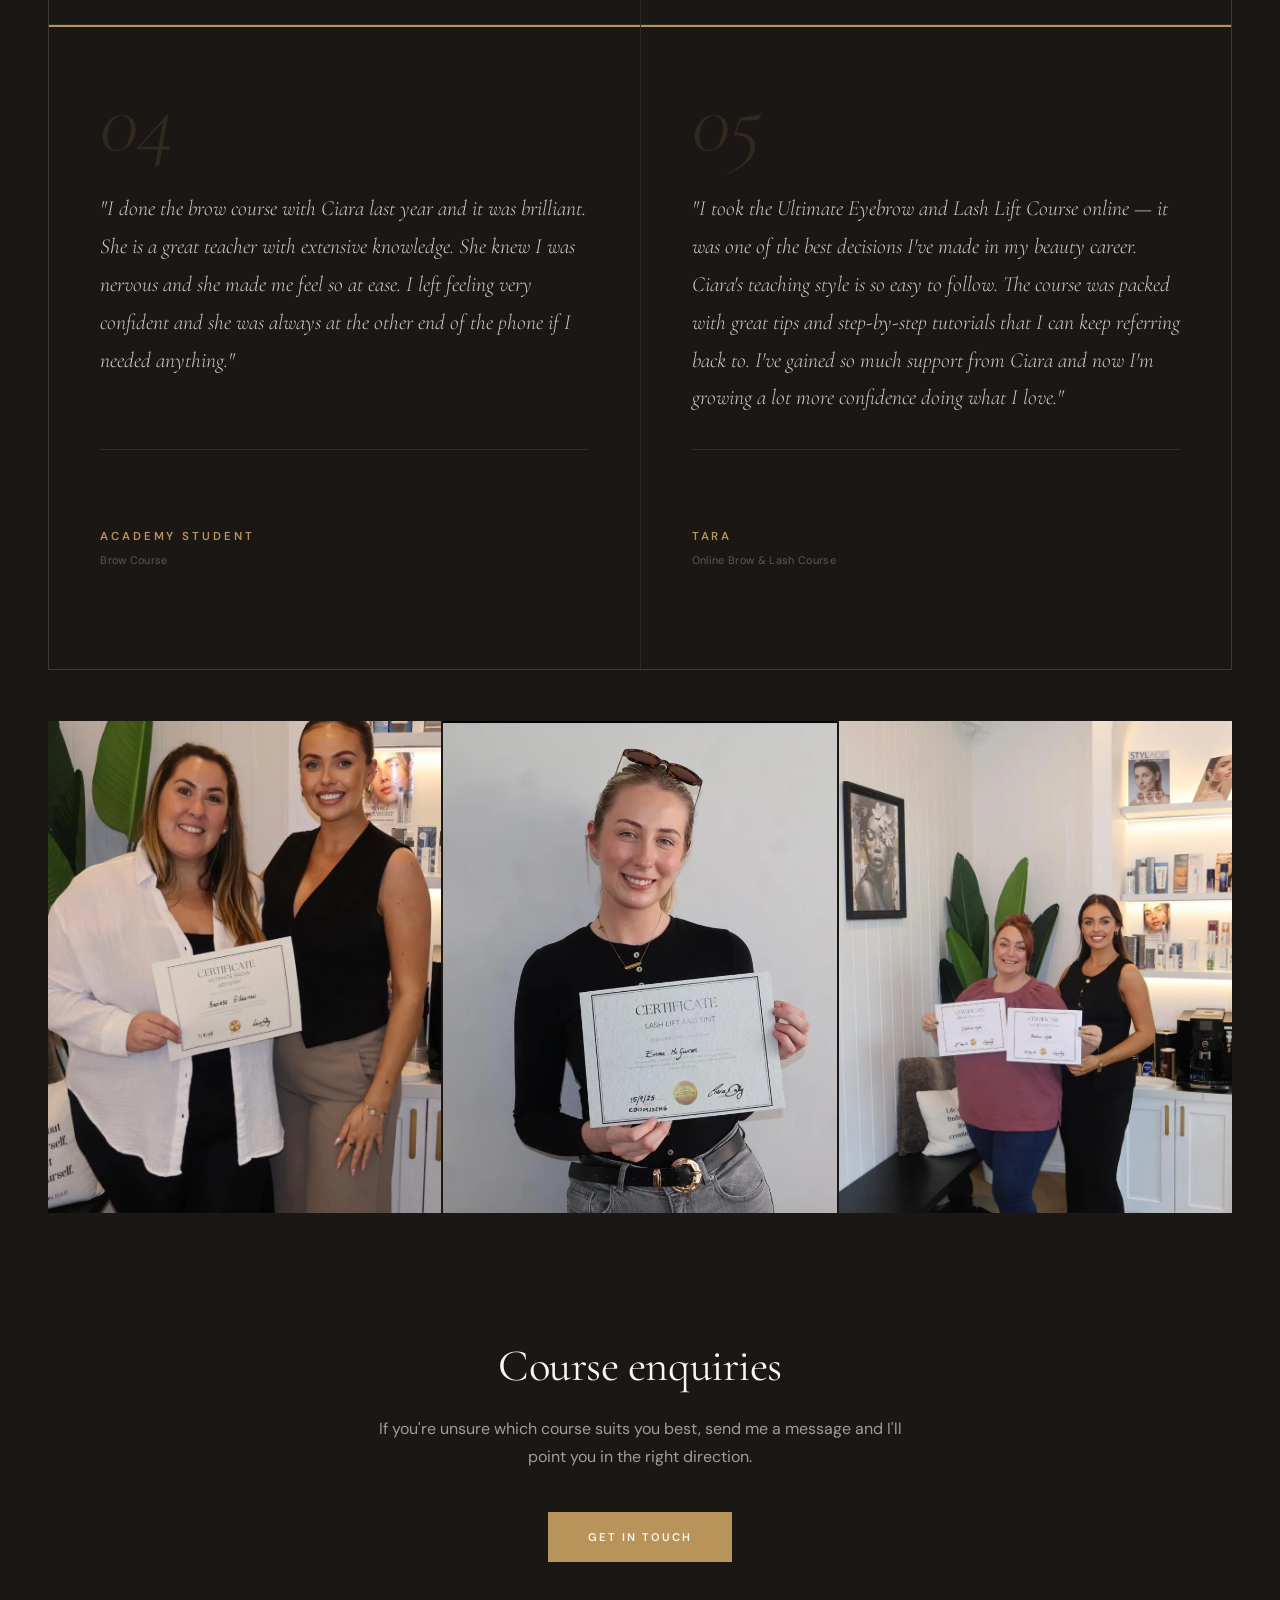
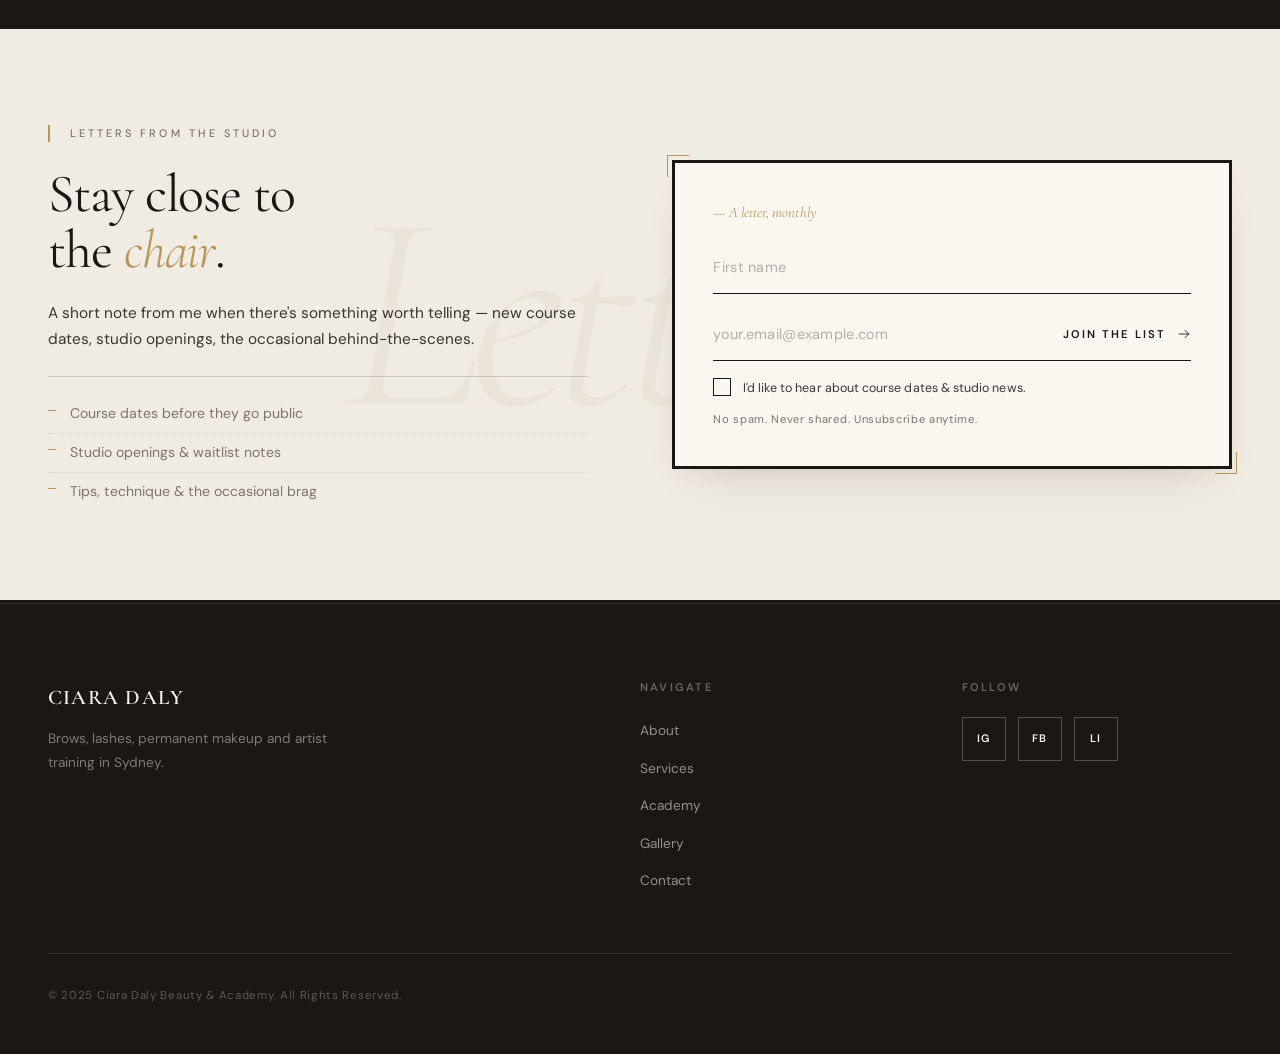
==== commit 38b5d95d: "Wire Studio Letters form to MailerLite (public JSONP endpoint) Add first-name and explicit marketing" ====
--- a/academy.html
+++ b/academy.html
@@ -639,8 +639,9 @@
         </section>
         <!-- ============================================
              STUDIO LETTERS — email capture
-             Editorial subscription card. Cream-dark canvas with
-             a faint italic "Letters" watermark and an inline form.
+             Posts to MailerLite's public JSONP endpoint (auth-free,
+             rate-limited, CORS-open). Subscribers land in the
+             "Studio Letters" group; double opt-in handles consent.
              ============================================ -->
         <section class="studio-letters" data-deco="Letters">
             <div class="container">
@@ -657,25 +658,53 @@
                     </div>
                     <div class="studio-letters-card">
                         <span class="studio-letters-kicker"><em>— A letter, monthly</em></span>
-                        <form class="studio-letters-form" novalidate aria-labelledby="studio-letters-heading">
+                        <form
+                            class="studio-letters-form"
+                            action="https://assets.mailerlite.com/jsonp/2210035/forms/182519995998143979/subscribe"
+                            method="post"
+                            novalidate
+                        >
+                            <input type="hidden" name="ml-submit" value="1">
+                            <input type="hidden" name="anticsrf" value="true">
+                            <input type="hidden" name="groups[]" value="186036534247426015">
+
+                            <div class="studio-letters-row">
+                                <label for="studio-letters-name" class="visually-hidden">Your first name</label>
+                                <input type="text" id="studio-letters-name" name="fields[name]" placeholder="First name" required autocomplete="given-name" maxlength="80">
+                            </div>
+
                             <div class="studio-letters-field">
                                 <label for="studio-letters-email" class="visually-hidden">Email address</label>
-                                <input type="email" id="studio-letters-email" name="email" placeholder="your.email@example.com" required autocomplete="email" spellcheck="false">
+                                <input type="email" id="studio-letters-email" name="fields[email]" placeholder="your.email@example.com" required autocomplete="email" spellcheck="false">
                                 <button type="submit" class="studio-letters-submit">
-                                    <span>Join the list</span>
+                                    <span class="studio-letters-submit-label">Join the list</span>
                                     <svg viewBox="0 0 24 24" width="14" height="14" fill="none" stroke="currentColor" stroke-width="1.5" stroke-linecap="square" aria-hidden="true">
                                         <path d="M4 12h16M14 6l6 6-6 6"/>
                                     </svg>
                                 </button>
                             </div>
+
+                            <label class="studio-letters-consent">
+                                <input type="checkbox" name="consent" value="yes" required>
+                                <span class="studio-letters-consent-mark" aria-hidden="true">
+                                    <svg viewBox="0 0 24 24" width="11" height="11" fill="none" stroke="currentColor" stroke-width="2.6" stroke-linecap="round" stroke-linejoin="round" aria-hidden="true">
+                                        <path d="M5 13l4 4L19 7"/>
+                                    </svg>
+                                </span>
+                                <span class="studio-letters-consent-text">I'd like to hear about course dates &amp; studio news.</span>
+                            </label>
+
                             <p class="studio-letters-note">No spam. Never shared. Unsubscribe anytime.</p>
+
+                            <p class="studio-letters-error" role="alert" hidden></p>
+
                             <div class="studio-letters-success" role="status" aria-live="polite" hidden>
                                 <span class="studio-letters-success-mark" aria-hidden="true">
                                     <svg viewBox="0 0 24 24" width="14" height="14" fill="none" stroke="currentColor" stroke-width="2.2" stroke-linecap="round" stroke-linejoin="round">
                                         <path d="M5 13l4 4L19 7"/>
                                     </svg>
                                 </span>
-                                <p><em>Thanks.</em> You're on the list — first letter on its way.</p>
+                                <p><em>Almost there.</em> Check your inbox to confirm — first letter on its way after.</p>
                             </div>
                         </form>
                     </div>
--- a/style.css
+++ b/style.css
@@ -3297,6 +3297,38 @@
     margin: 0;
 }
 
+/* Standalone name input — same ruled-line vocabulary as the email field */
+.studio-letters-row {
+    border-bottom: 1.5px solid var(--charcoal);
+    transition: border-color 0.4s var(--ease-out);
+}
+
+.studio-letters-row:focus-within {
+    border-bottom-color: var(--gold);
+    border-bottom-width: 2px;
+}
+
+.studio-letters-row input {
+    border: none;
+    background: transparent;
+    padding: 1rem 0;
+    font-family: var(--font-body);
+    font-size: 1rem;
+    color: var(--charcoal);
+    outline: none;
+    border-radius: 0;
+    width: 100%;
+    -webkit-appearance: none;
+    appearance: none;
+}
+
+.studio-letters-row input::placeholder {
+    color: var(--muted);
+    opacity: 0.55;
+    font-size: 0.9rem;
+    letter-spacing: 0.02em;
+}
+
 .studio-letters-field {
     display: grid;
     grid-template-columns: 1fr auto;
@@ -3378,9 +3410,99 @@
     max-width: none;
 }
 
-/* Success state — replaces the field + note in place */
+/* Custom checkbox — bespoke editorial mark that visually echoes the
+   gold corner brackets and tenet-mark vocabulary used elsewhere */
+.studio-letters-consent {
+    display: grid;
+    grid-template-columns: auto 1fr;
+    gap: 0.7rem;
+    align-items: start;
+    cursor: pointer;
+    user-select: none;
+    margin-top: 0.15rem;
+}
+
+.studio-letters-consent input[type="checkbox"] {
+    position: absolute;
+    opacity: 0;
+    width: 0;
+    height: 0;
+}
+
+.studio-letters-consent-mark {
+    flex-shrink: 0;
+    width: 18px;
+    height: 18px;
+    border: 1.5px solid var(--charcoal);
+    background: var(--cream);
+    color: var(--cream);
+    display: inline-flex;
+    align-items: center;
+    justify-content: center;
+    transition: background 0.25s var(--ease-out), border-color 0.25s var(--ease-out);
+    margin-top: 0.05rem;
+}
+
+.studio-letters-consent-mark svg {
+    opacity: 0;
+    transform: scale(0.6);
+    transition: opacity 0.2s var(--ease-out), transform 0.25s var(--ease-out);
+}
+
+.studio-letters-consent input[type="checkbox"]:checked + .studio-letters-consent-mark {
+    background: var(--gold);
+    border-color: var(--gold);
+}
+
+.studio-letters-consent input[type="checkbox"]:checked + .studio-letters-consent-mark svg {
+    opacity: 1;
+    transform: scale(1);
+}
+
+.studio-letters-consent input[type="checkbox"]:focus-visible + .studio-letters-consent-mark {
+    outline: 2px solid var(--gold);
+    outline-offset: 2px;
+}
+
+.studio-letters-consent-text {
+    font-family: var(--font-body);
+    font-size: 0.78rem;
+    line-height: 1.45;
+    color: var(--charcoal);
+    opacity: 0.85;
+    letter-spacing: 0.005em;
+    padding-top: 0.1rem;
+}
+
+/* Error state — small red note */
+.studio-letters-error {
+    font-family: var(--font-body);
+    font-size: 0.72rem;
+    letter-spacing: 0.04em;
+    line-height: 1.5;
+    color: #b3554b;
+    margin: 0;
+    padding: 0.4rem 0.65rem;
+    background: rgba(179, 85, 75, 0.07);
+    border-left: 2px solid #b3554b;
+}
+
+/* Disabled submit while sending */
+.studio-letters-submit:disabled {
+    opacity: 0.6;
+    cursor: not-allowed;
+}
+
+.studio-letters-submit:disabled:hover svg {
+    transform: none;
+}
+
+/* Success state — replaces the entire form body with the success card */
+.studio-letters-form.is-success .studio-letters-row,
 .studio-letters-form.is-success .studio-letters-field,
-.studio-letters-form.is-success .studio-letters-note {
+.studio-letters-form.is-success .studio-letters-consent,
+.studio-letters-form.is-success .studio-letters-note,
+.studio-letters-form.is-success .studio-letters-error {
     display: none;
 }
 
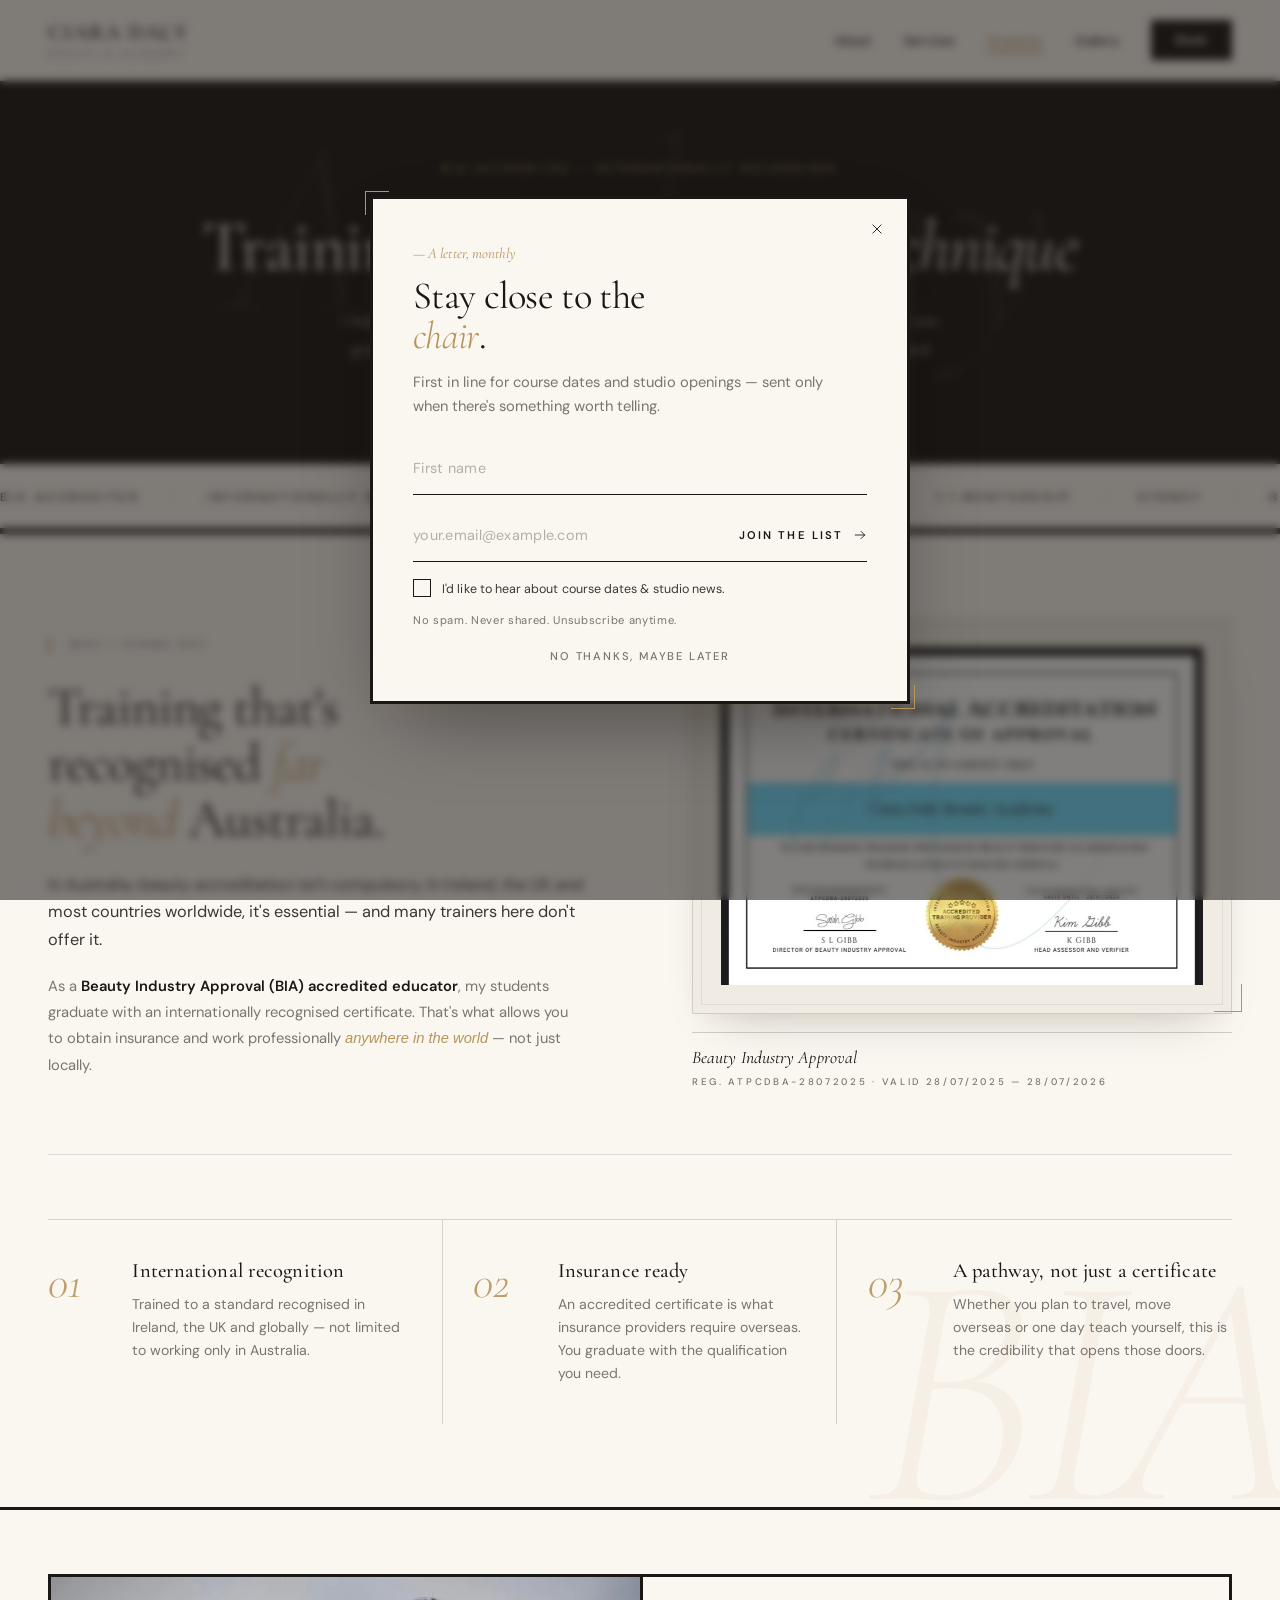
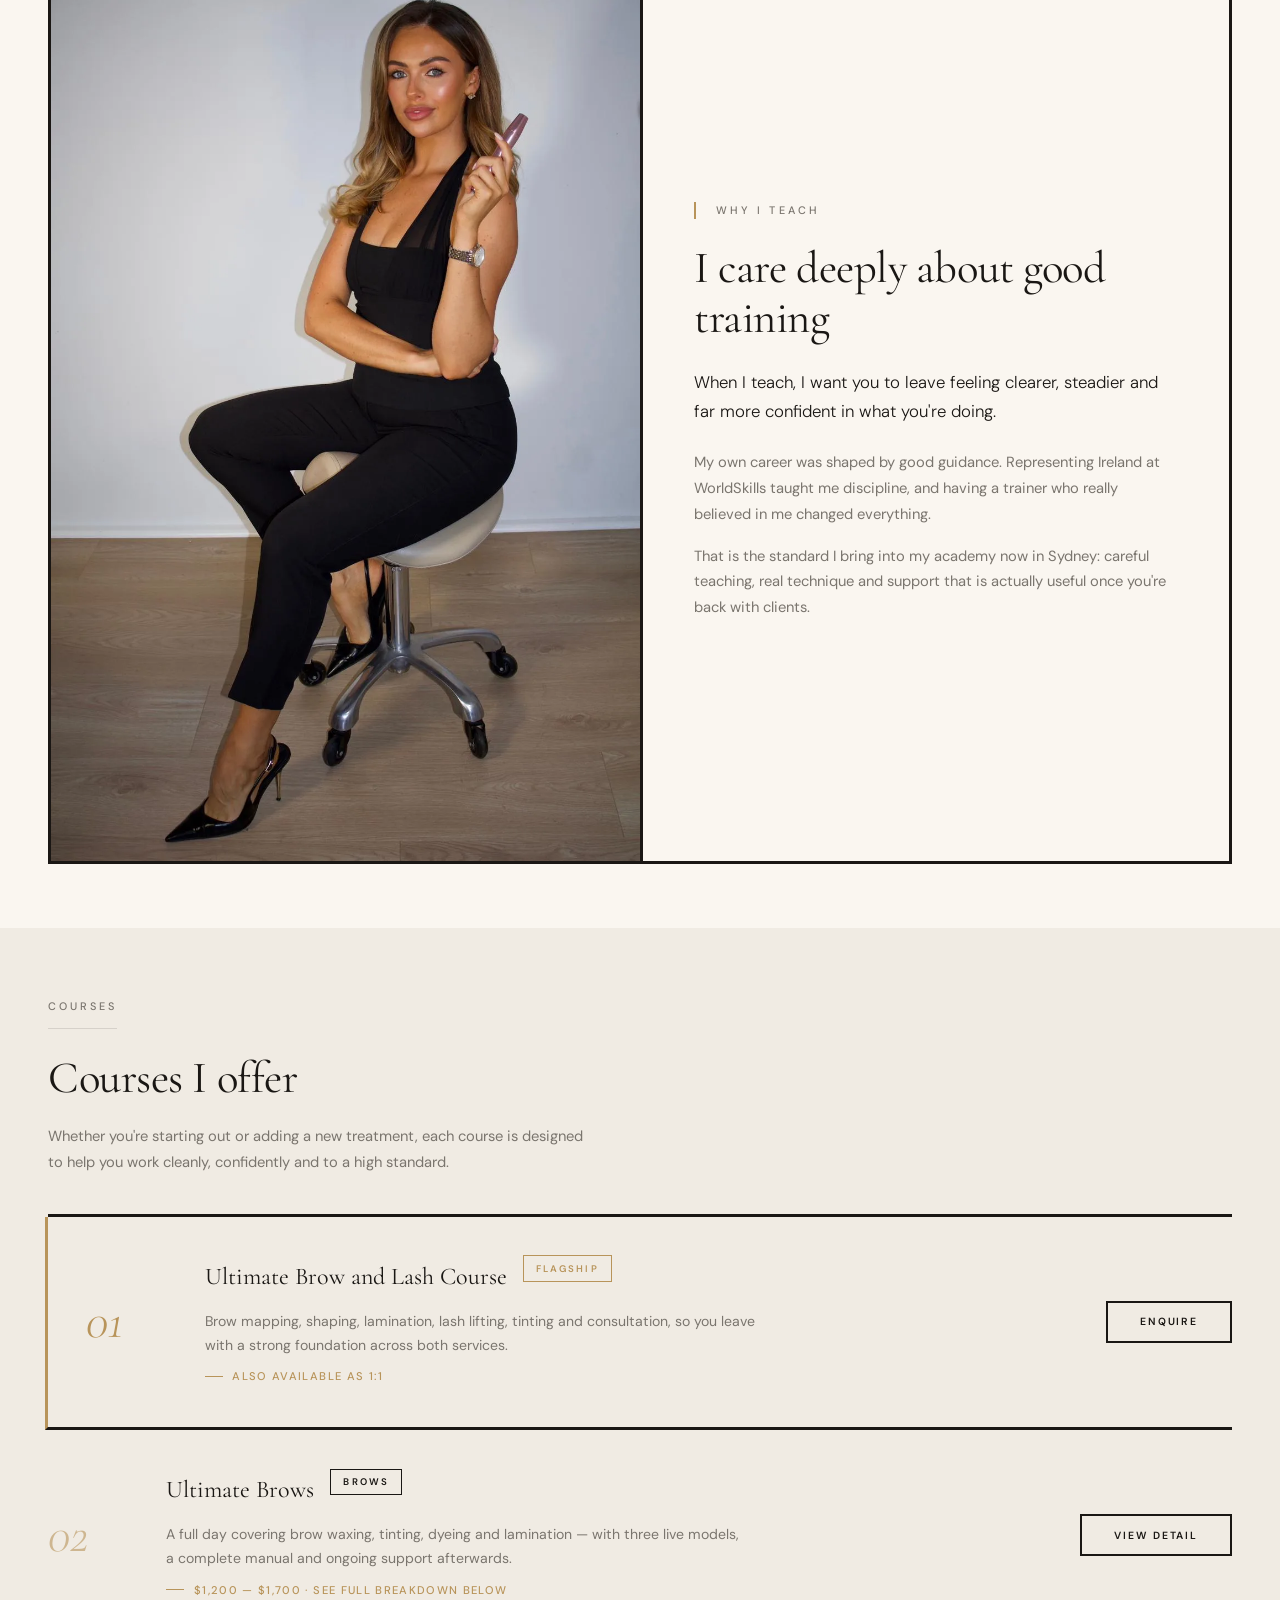
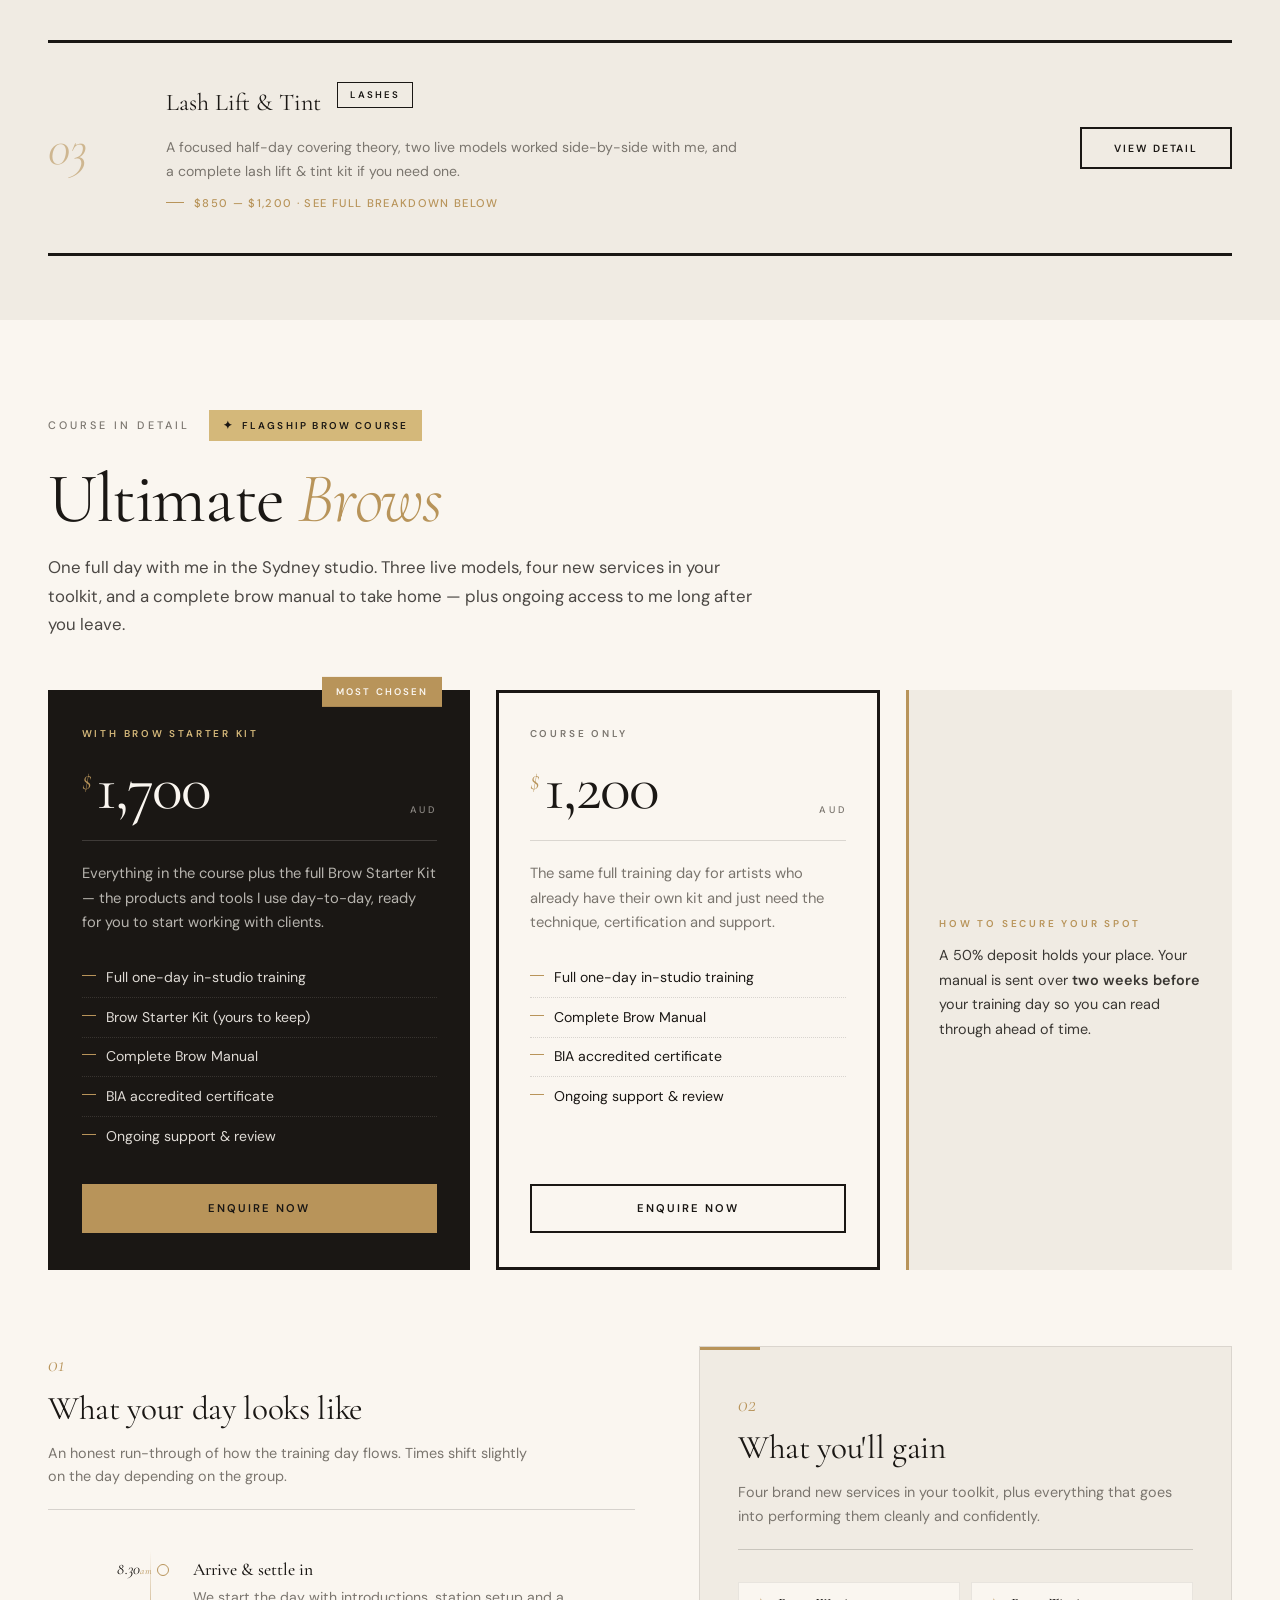
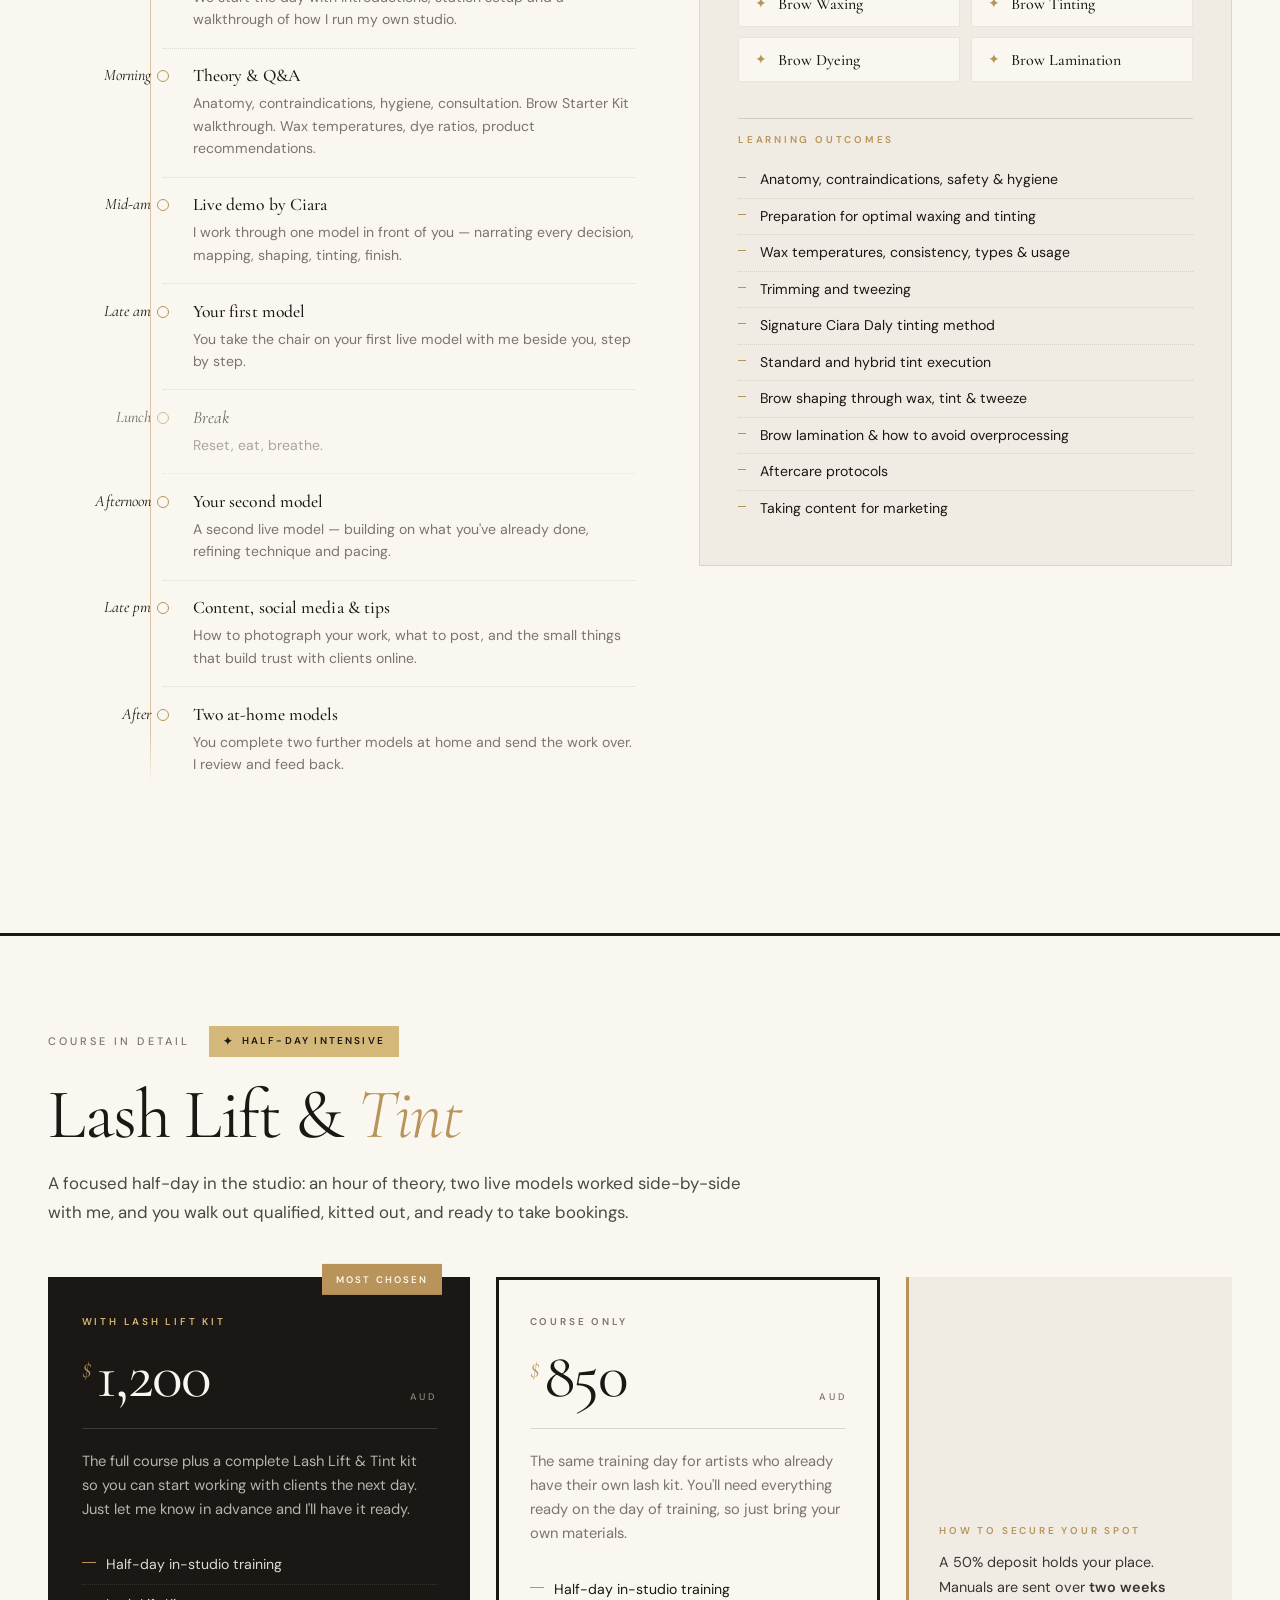
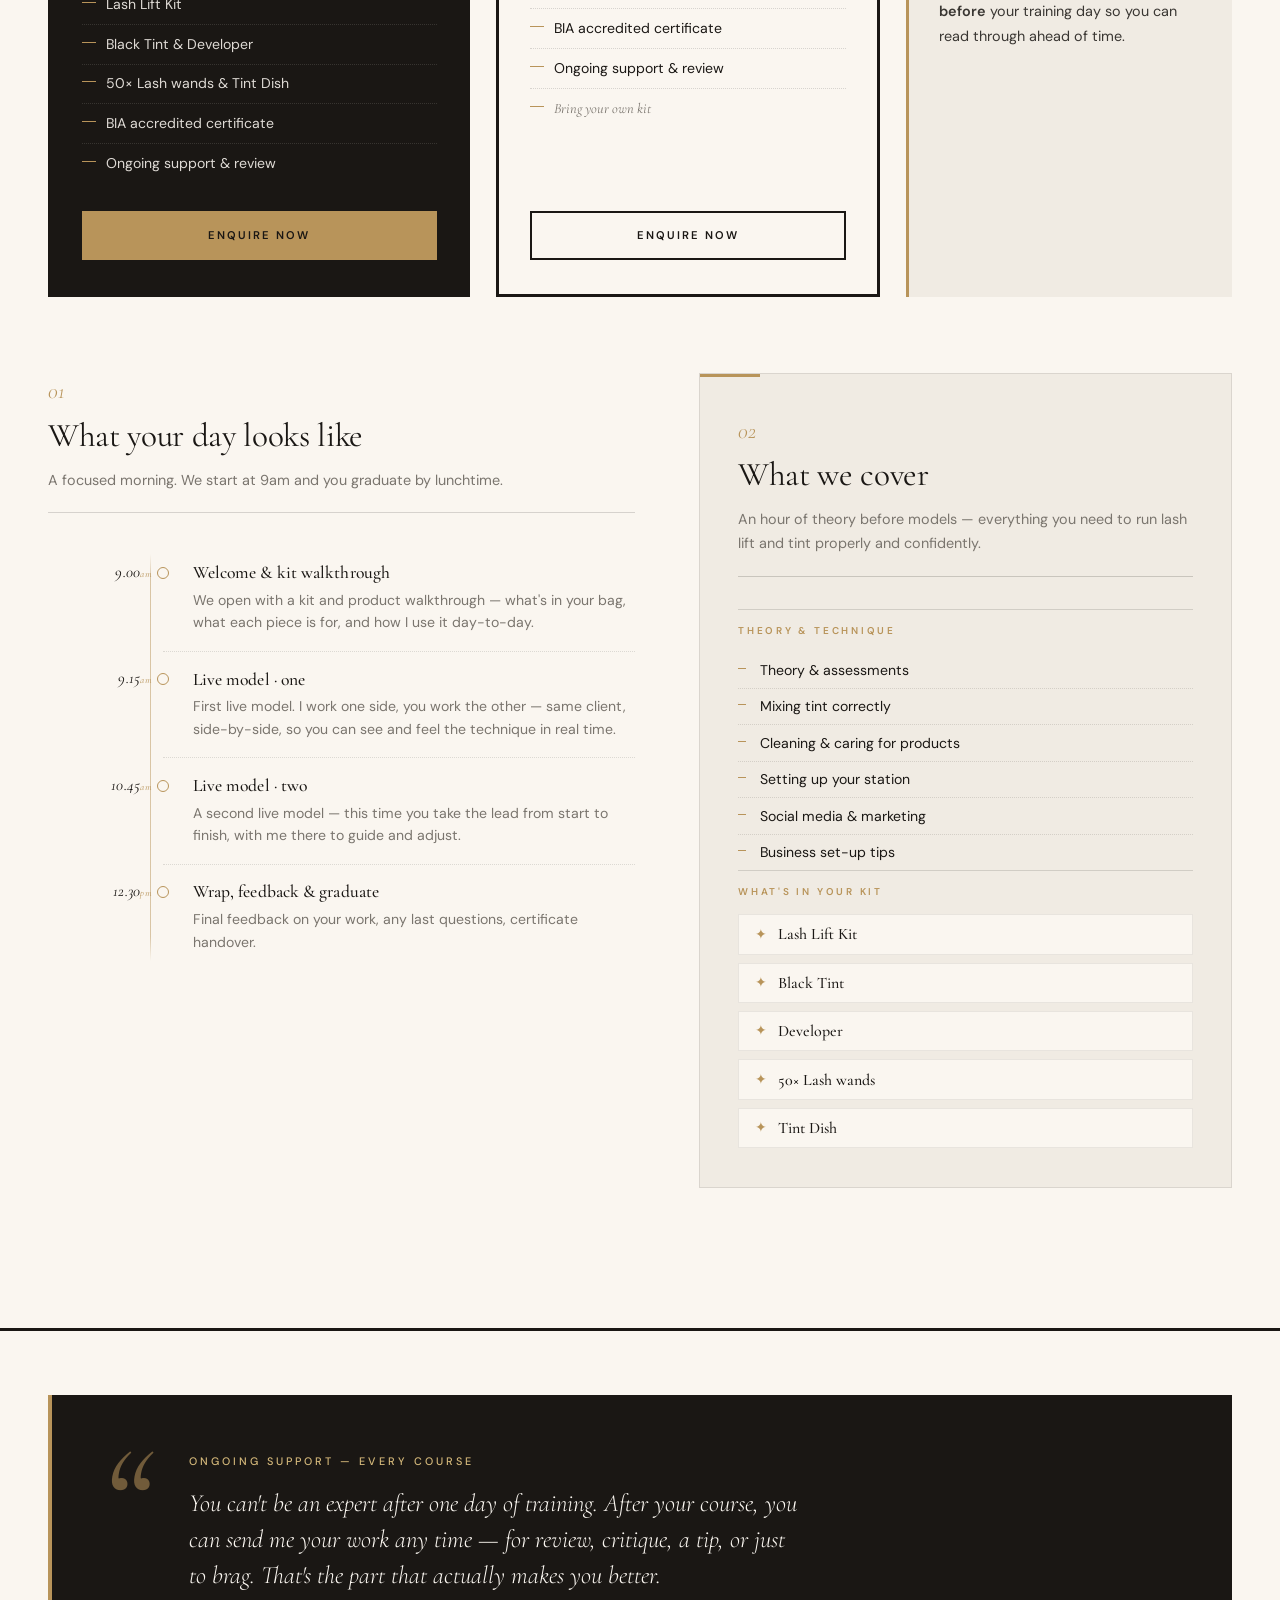
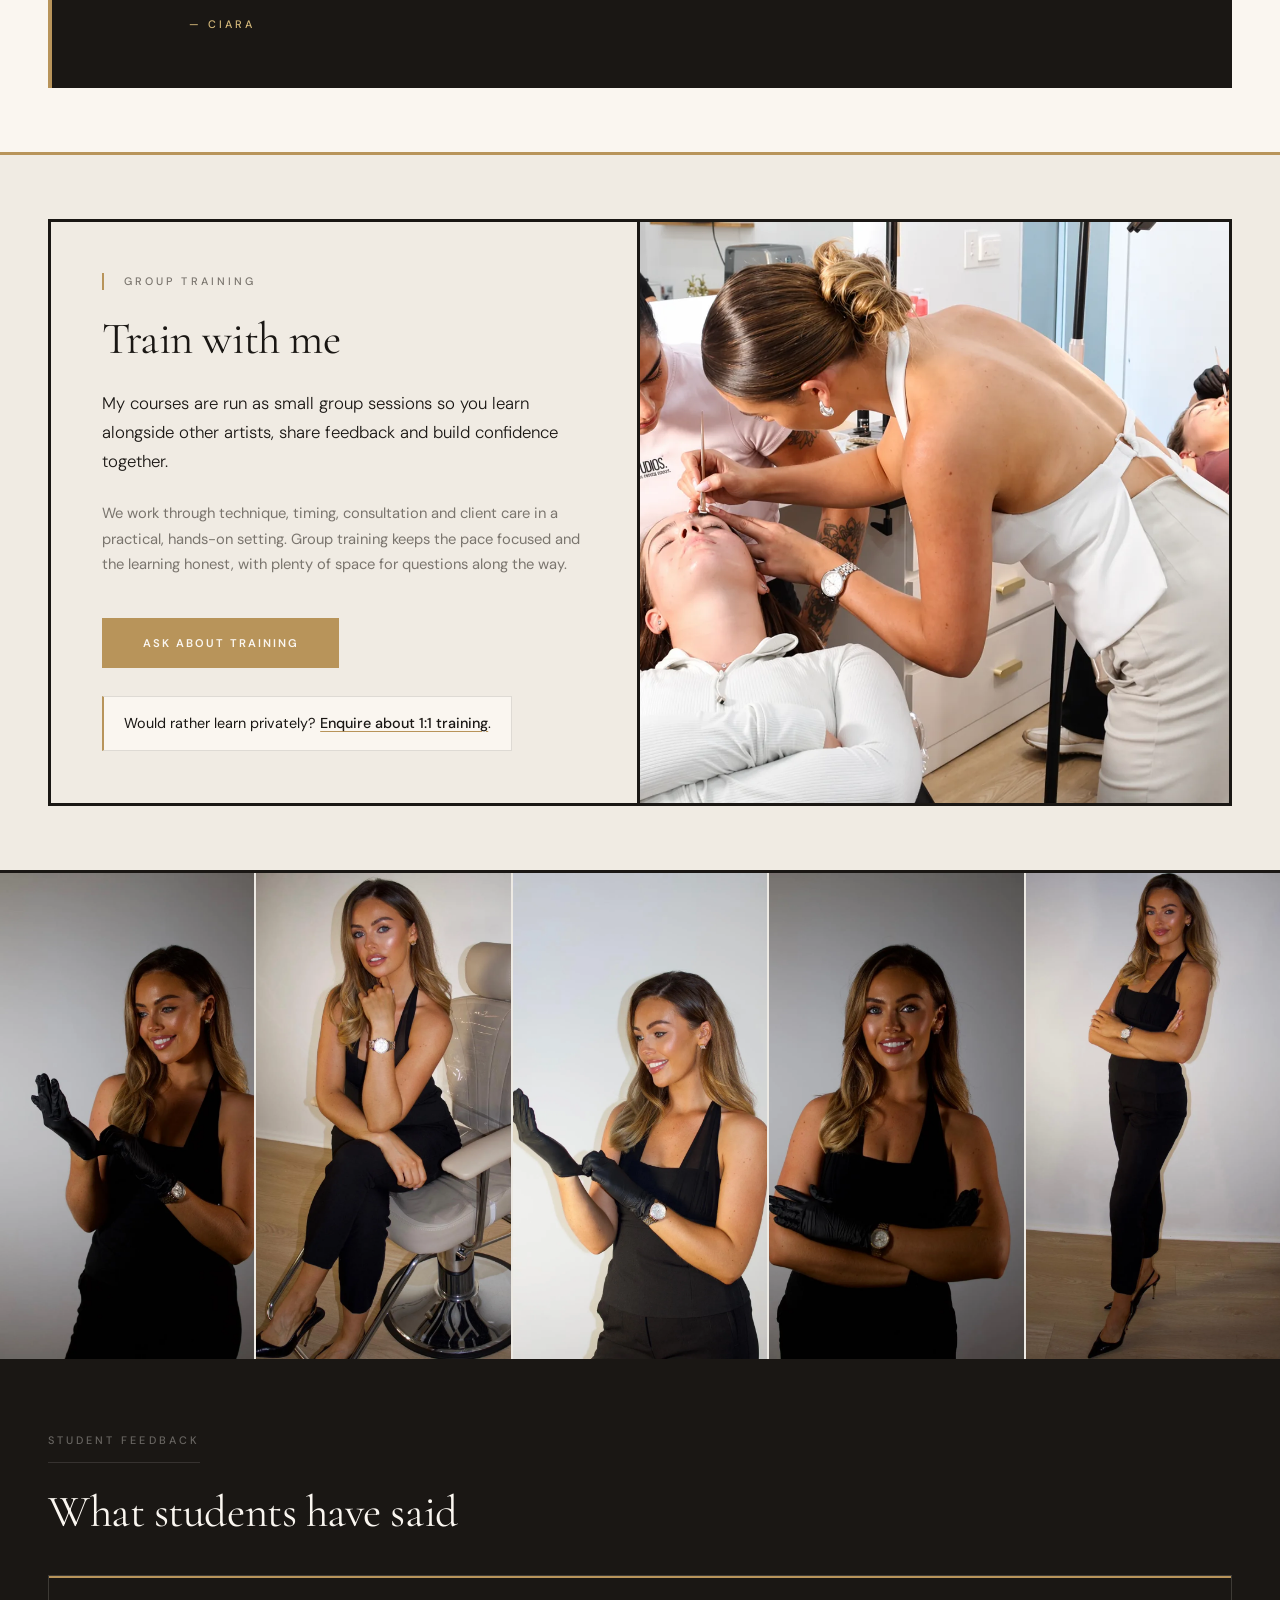
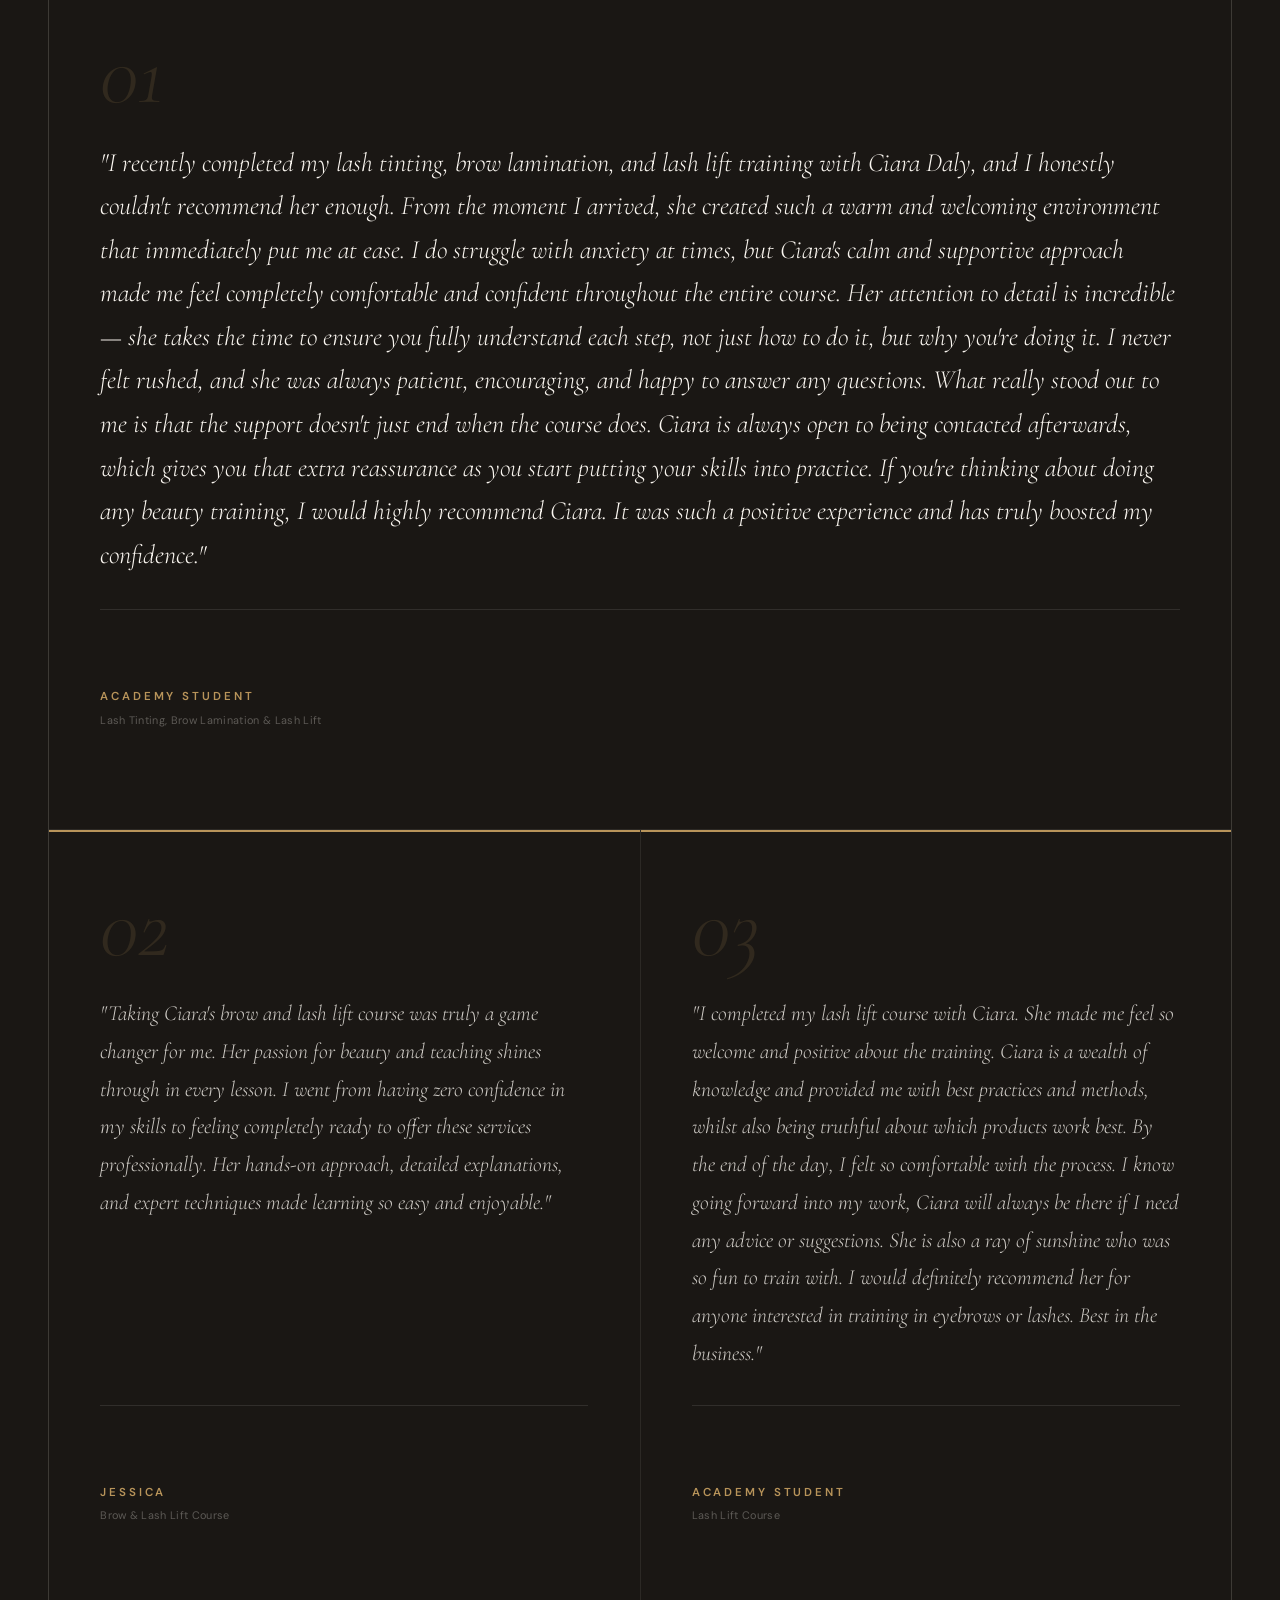
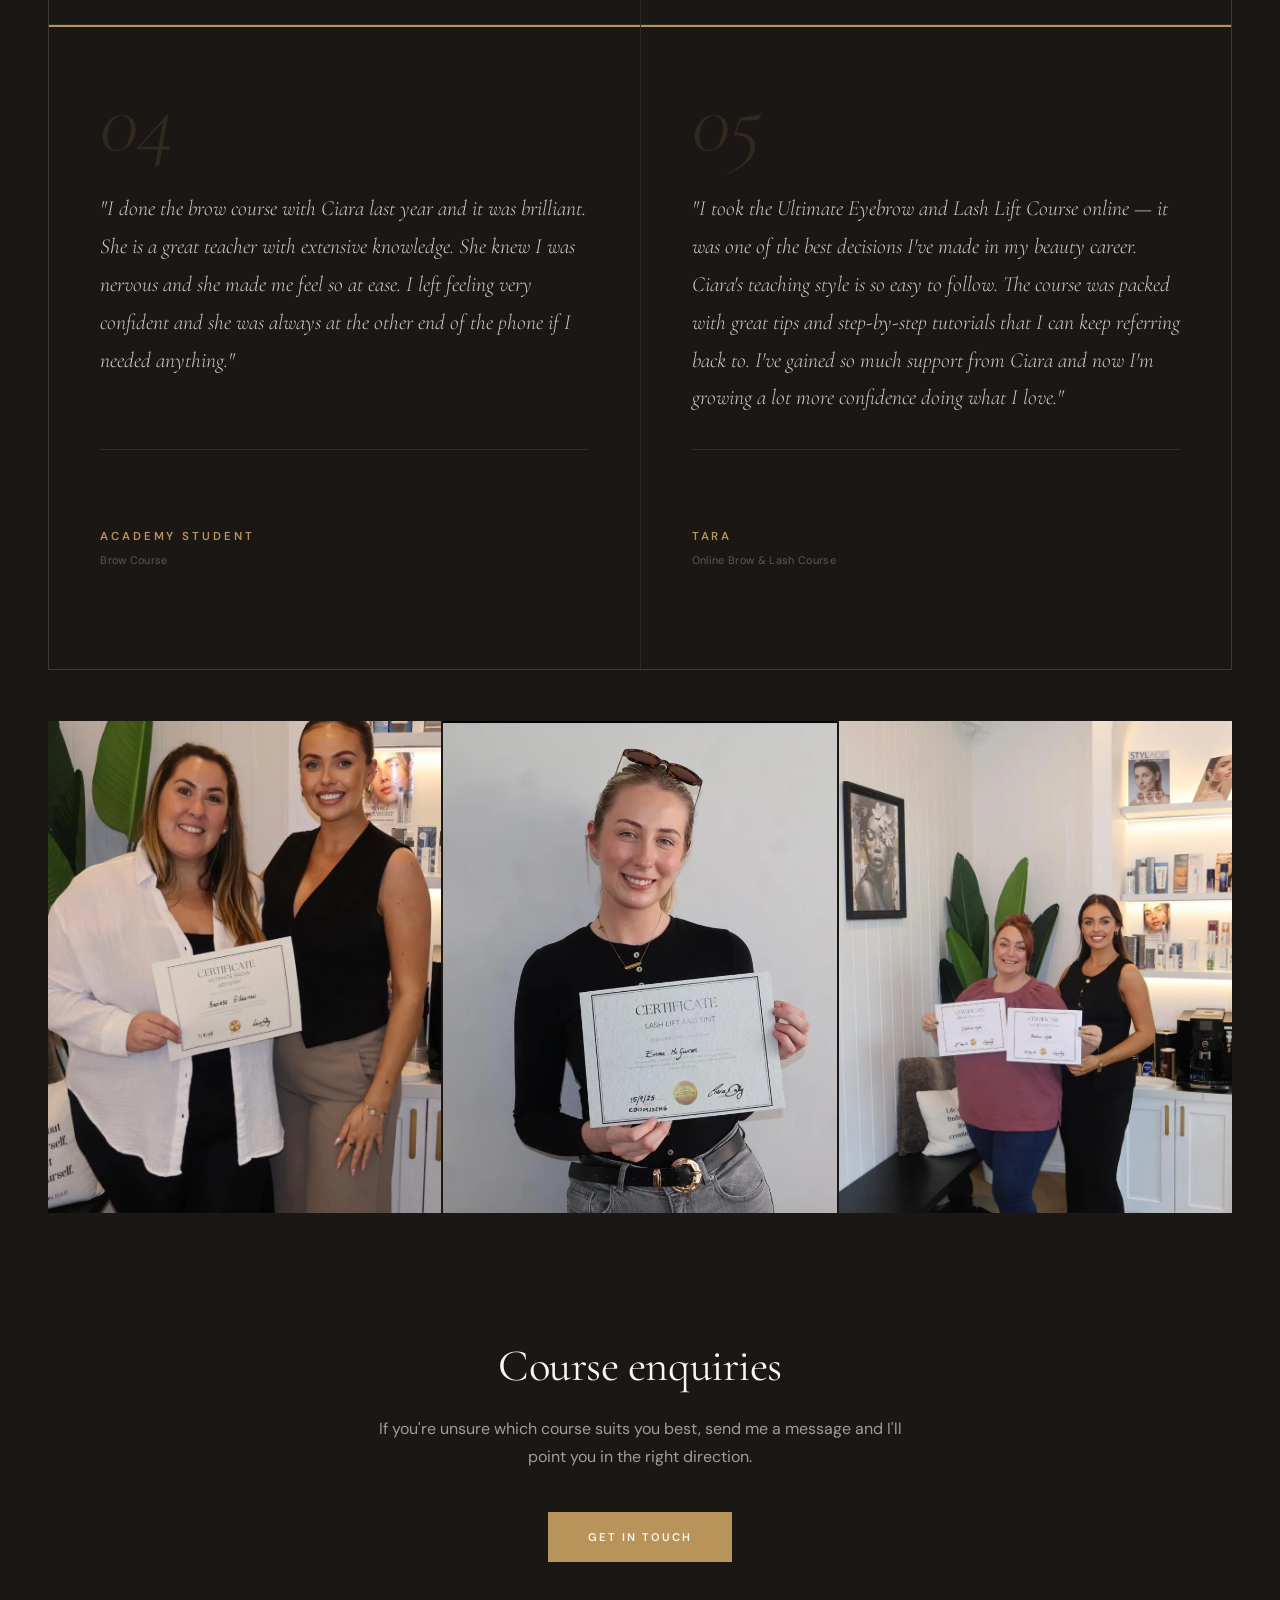
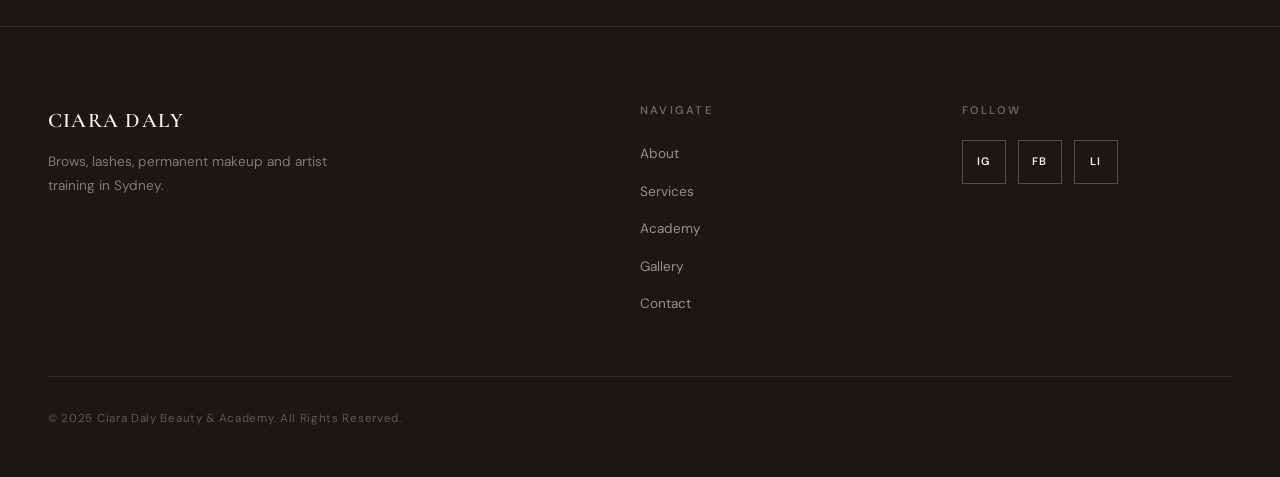
==== commit ef18b950: "Wire Book CTAs to Square + migrate Studio Letters to popup Book buttons (nav, hero, service tiles) n" ====
--- a/academy.html
+++ b/academy.html
@@ -36,7 +36,7 @@
                 <li><a href="services.html">Services</a></li>
                 <li><a href="academy.html" class="active">Academy</a></li>
                 <li><a href="index.html#gallery">Gallery</a></li>
-                <li><a href="index.html#contact" class="btn-book">Book</a></li>
+                <li><a href="https://book.squareup.com/appointments/sjosgxig6h1kyp/location/LKFK4A3JAXBWS/services" class="btn-book" target="_blank" rel="noopener">Book</a></li>
             </ul>
             <button class="mobile-menu-toggle" type="button" aria-expanded="false" aria-controls="site-nav" aria-label="Toggle navigation">
                 <span></span>
@@ -637,81 +637,6 @@
                 <a href="index.html#contact" class="btn-gold">Get in touch</a>
             </div>
         </section>
-        <!-- ============================================
-             STUDIO LETTERS — email capture
-             Posts to MailerLite's public JSONP endpoint (auth-free,
-             rate-limited, CORS-open). Subscribers land in the
-             "Studio Letters" group; double opt-in handles consent.
-             ============================================ -->
-        <section class="studio-letters" data-deco="Letters">
-            <div class="container">
-                <div class="studio-letters-grid fade-up">
-                    <div class="studio-letters-copy">
-                        <span class="eyebrow">Letters from the studio</span>
-                        <h2>Stay close to the <em>chair</em>.</h2>
-                        <p class="studio-letters-lede">A short note from me when there's something worth telling — new course dates, studio openings, the occasional behind-the-scenes.</p>
-                        <ul class="studio-letters-bullets">
-                            <li>Course dates before they go public</li>
-                            <li>Studio openings &amp; waitlist notes</li>
-                            <li>Tips, technique &amp; the occasional brag</li>
-                        </ul>
-                    </div>
-                    <div class="studio-letters-card">
-                        <span class="studio-letters-kicker"><em>— A letter, monthly</em></span>
-                        <form
-                            class="studio-letters-form"
-                            action="https://assets.mailerlite.com/jsonp/2210035/forms/182519995998143979/subscribe"
-                            method="post"
-                            novalidate
-                        >
-                            <input type="hidden" name="ml-submit" value="1">
-                            <input type="hidden" name="anticsrf" value="true">
-                            <input type="hidden" name="groups[]" value="186036534247426015">
-
-                            <div class="studio-letters-row">
-                                <label for="studio-letters-name" class="visually-hidden">Your first name</label>
-                                <input type="text" id="studio-letters-name" name="fields[name]" placeholder="First name" required autocomplete="given-name" maxlength="80">
-                            </div>
-
-                            <div class="studio-letters-field">
-                                <label for="studio-letters-email" class="visually-hidden">Email address</label>
-                                <input type="email" id="studio-letters-email" name="fields[email]" placeholder="your.email@example.com" required autocomplete="email" spellcheck="false">
-                                <button type="submit" class="studio-letters-submit">
-                                    <span class="studio-letters-submit-label">Join the list</span>
-                                    <svg viewBox="0 0 24 24" width="14" height="14" fill="none" stroke="currentColor" stroke-width="1.5" stroke-linecap="square" aria-hidden="true">
-                                        <path d="M4 12h16M14 6l6 6-6 6"/>
-                                    </svg>
-                                </button>
-                            </div>
-
-                            <label class="studio-letters-consent">
-                                <input type="checkbox" name="consent" value="yes" required>
-                                <span class="studio-letters-consent-mark" aria-hidden="true">
-                                    <svg viewBox="0 0 24 24" width="11" height="11" fill="none" stroke="currentColor" stroke-width="2.6" stroke-linecap="round" stroke-linejoin="round" aria-hidden="true">
-                                        <path d="M5 13l4 4L19 7"/>
-                                    </svg>
-                                </span>
-                                <span class="studio-letters-consent-text">I'd like to hear about course dates &amp; studio news.</span>
-                            </label>
-
-                            <p class="studio-letters-note">No spam. Never shared. Unsubscribe anytime.</p>
-
-                            <p class="studio-letters-error" role="alert" hidden></p>
-
-                            <div class="studio-letters-success" role="status" aria-live="polite" hidden>
-                                <span class="studio-letters-success-mark" aria-hidden="true">
-                                    <svg viewBox="0 0 24 24" width="14" height="14" fill="none" stroke="currentColor" stroke-width="2.2" stroke-linecap="round" stroke-linejoin="round">
-                                        <path d="M5 13l4 4L19 7"/>
-                                    </svg>
-                                </span>
-                                <p><em>Almost there.</em> Check your inbox to confirm — first letter on its way after.</p>
-                            </div>
-                        </form>
-                    </div>
-                </div>
-            </div>
-        </section>
-
     </main>
 
     <footer>
--- a/style.css
+++ b/style.css
@@ -3121,6 +3121,173 @@
 
 
 /* =========================================
+   STUDIO LETTERS POPUP — modal email capture
+   Triggered by JS once per visitor on time / scroll / exit-intent.
+   Native <dialog> for built-in focus trap + Esc-to-close.
+   ========================================= */
+.studio-popup {
+    /* Reset native dialog defaults */
+    border: none;
+    background: transparent;
+    padding: 0;
+    margin: auto;
+    color: var(--charcoal);
+    max-width: min(540px, calc(100vw - 2rem));
+    width: 100%;
+    overflow: visible;
+    /* hidden until JS opens it via showModal() */
+}
+
+.studio-popup::backdrop {
+    background: rgba(26, 23, 20, 0.55);
+    backdrop-filter: blur(4px);
+    -webkit-backdrop-filter: blur(4px);
+    animation: studio-popup-backdrop-in 0.4s var(--ease-out) both;
+}
+
+@keyframes studio-popup-backdrop-in {
+    from { opacity: 0; }
+    to   { opacity: 1; }
+}
+
+.studio-popup[open] .studio-popup-card {
+    animation: studio-popup-card-in 0.55s var(--ease-out) both;
+}
+
+@keyframes studio-popup-card-in {
+    from { opacity: 0; transform: translateY(14px) scale(0.97); }
+    to   { opacity: 1; transform: translateY(0) scale(1); }
+}
+
+.studio-popup-card {
+    position: relative;
+    background: var(--cream);
+    border: var(--border-thick);
+    padding: clamp(1.75rem, 3.5vw, 2.75rem) clamp(1.5rem, 3.5vw, 2.5rem) clamp(1.5rem, 3vw, 2rem);
+    box-shadow:
+        0 32px 80px -28px rgba(0, 0, 0, 0.45),
+        0 12px 28px -14px rgba(184, 148, 90, 0.22);
+}
+
+/* Gold corner brackets — same vocabulary as the inline form card */
+.studio-popup-card::before {
+    content: '';
+    position: absolute;
+    top: -8px;
+    left: -8px;
+    width: 24px;
+    height: 24px;
+    border-top: 1.5px solid var(--gold);
+    border-left: 1.5px solid var(--gold);
+    pointer-events: none;
+}
+
+.studio-popup-card::after {
+    content: '';
+    position: absolute;
+    bottom: -8px;
+    right: -8px;
+    width: 24px;
+    height: 24px;
+    border-bottom: 1.5px solid var(--gold);
+    border-right: 1.5px solid var(--gold);
+    pointer-events: none;
+}
+
+/* Close button */
+.studio-popup-close {
+    position: absolute;
+    top: 0.85rem;
+    right: 0.85rem;
+    width: 32px;
+    height: 32px;
+    background: transparent;
+    border: none;
+    cursor: pointer;
+    display: inline-flex;
+    align-items: center;
+    justify-content: center;
+    color: var(--muted);
+    transition: color 0.25s var(--ease-out), transform 0.25s var(--ease-out);
+}
+
+.studio-popup-close:hover,
+.studio-popup-close:focus-visible {
+    color: var(--charcoal);
+    outline: none;
+    transform: rotate(90deg);
+}
+
+.studio-popup-close svg {
+    width: 14px;
+    height: 14px;
+}
+
+/* Header inside the popup card */
+.studio-popup-kicker {
+    display: block;
+    font-family: var(--font-display);
+    font-style: italic;
+    font-weight: 400;
+    font-size: 0.92rem;
+    color: var(--gold);
+    line-height: 1.4;
+    margin-bottom: 0.75rem;
+    letter-spacing: 0.005em;
+}
+
+.studio-popup-card h2 {
+    font-family: var(--font-display);
+    font-weight: 400;
+    font-size: clamp(1.85rem, 3vw, 2.4rem);
+    line-height: 1.05;
+    letter-spacing: -0.018em;
+    color: var(--charcoal);
+    margin-bottom: 0.85rem;
+    max-width: 14ch;
+}
+
+.studio-popup-card h2 em {
+    font-style: italic;
+    font-weight: 300;
+    color: var(--gold);
+}
+
+.studio-popup-lede {
+    font-size: 0.92rem;
+    line-height: 1.65;
+    color: var(--muted);
+    margin-bottom: 1.4rem;
+    max-width: 44ch;
+}
+
+/* "No, thanks" escape hatch */
+.studio-popup-decline {
+    display: block;
+    margin-top: 0.85rem;
+    background: none;
+    border: none;
+    padding: 0.4rem 0;
+    cursor: pointer;
+    font-family: var(--font-body);
+    font-size: 0.7rem;
+    font-weight: 500;
+    letter-spacing: 0.16em;
+    text-transform: uppercase;
+    color: var(--muted);
+    transition: color 0.25s var(--ease-out);
+    text-align: center;
+    width: 100%;
+}
+
+.studio-popup-decline:hover,
+.studio-popup-decline:focus-visible {
+    color: var(--charcoal);
+    outline: none;
+}
+
+
+/* =========================================
    STUDIO LETTERS — Email capture (site-wide)
    Editorial subscription card on cream-dark canvas with a faint
    italic "Letters" watermark. Lives above the footer on every page.
@@ -4569,6 +4736,40 @@
         line-height: 0.6;
     }
 
+    /* Studio Letters POPUP — bottom-sheet on mobile, polite & non-intrusive */
+    .studio-popup {
+        max-width: 100vw;
+        max-height: 90vh;
+        margin: auto auto 0 auto; /* pin to bottom */
+        width: 100%;
+    }
+
+    .studio-popup-card {
+        padding: 1.5rem 1.25rem 1.25rem;
+        border-bottom: none;
+        border-left: none;
+        border-right: none;
+    }
+
+    .studio-popup-card::before {
+        top: -8px;
+        left: 12px;
+    }
+
+    .studio-popup-card::after {
+        display: none;
+    }
+
+    @keyframes studio-popup-card-in {
+        from { opacity: 0; transform: translateY(100%); }
+        to   { opacity: 1; transform: translateY(0); }
+    }
+
+    .studio-popup-close {
+        top: 0.5rem;
+        right: 0.5rem;
+    }
+
     /* Studio Letters — mobile: full-width input, button below as solid CTA */
     .studio-letters {
         padding: clamp(3rem, 7vw, 5rem) 0;
